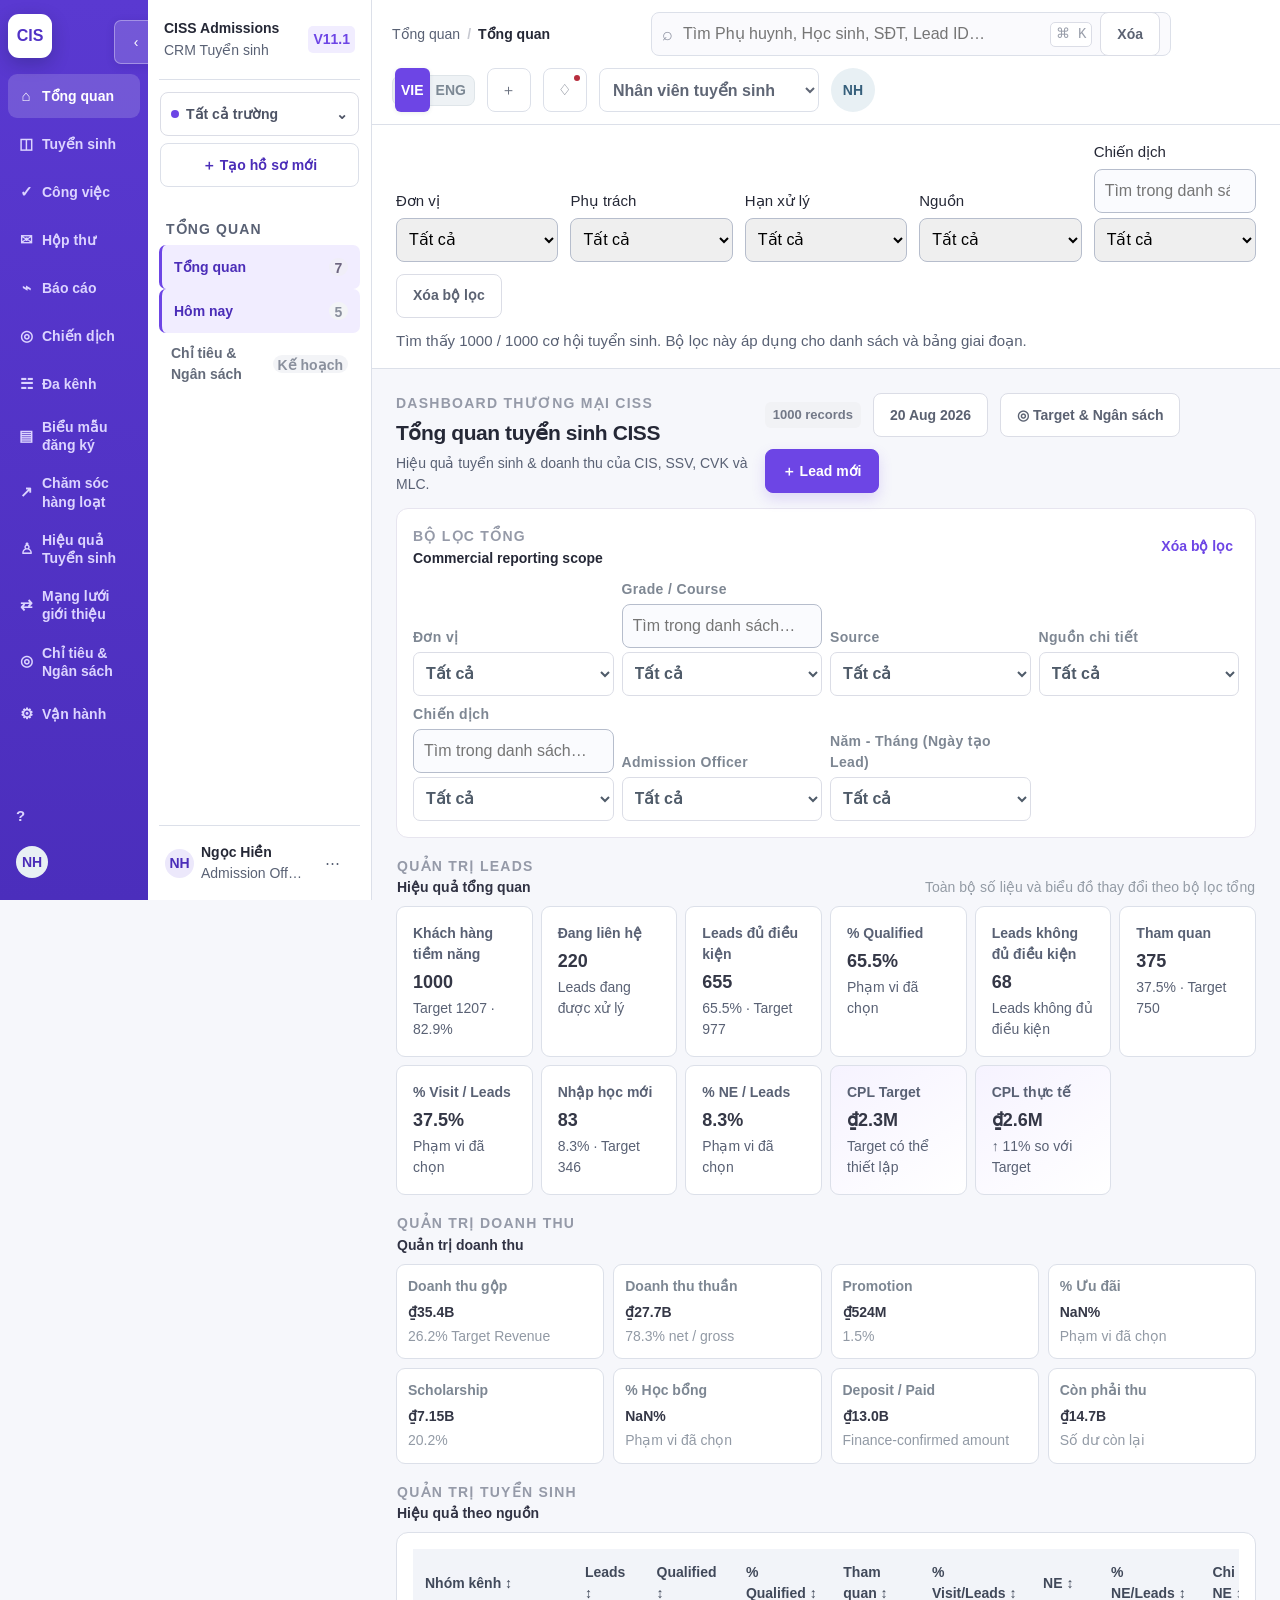
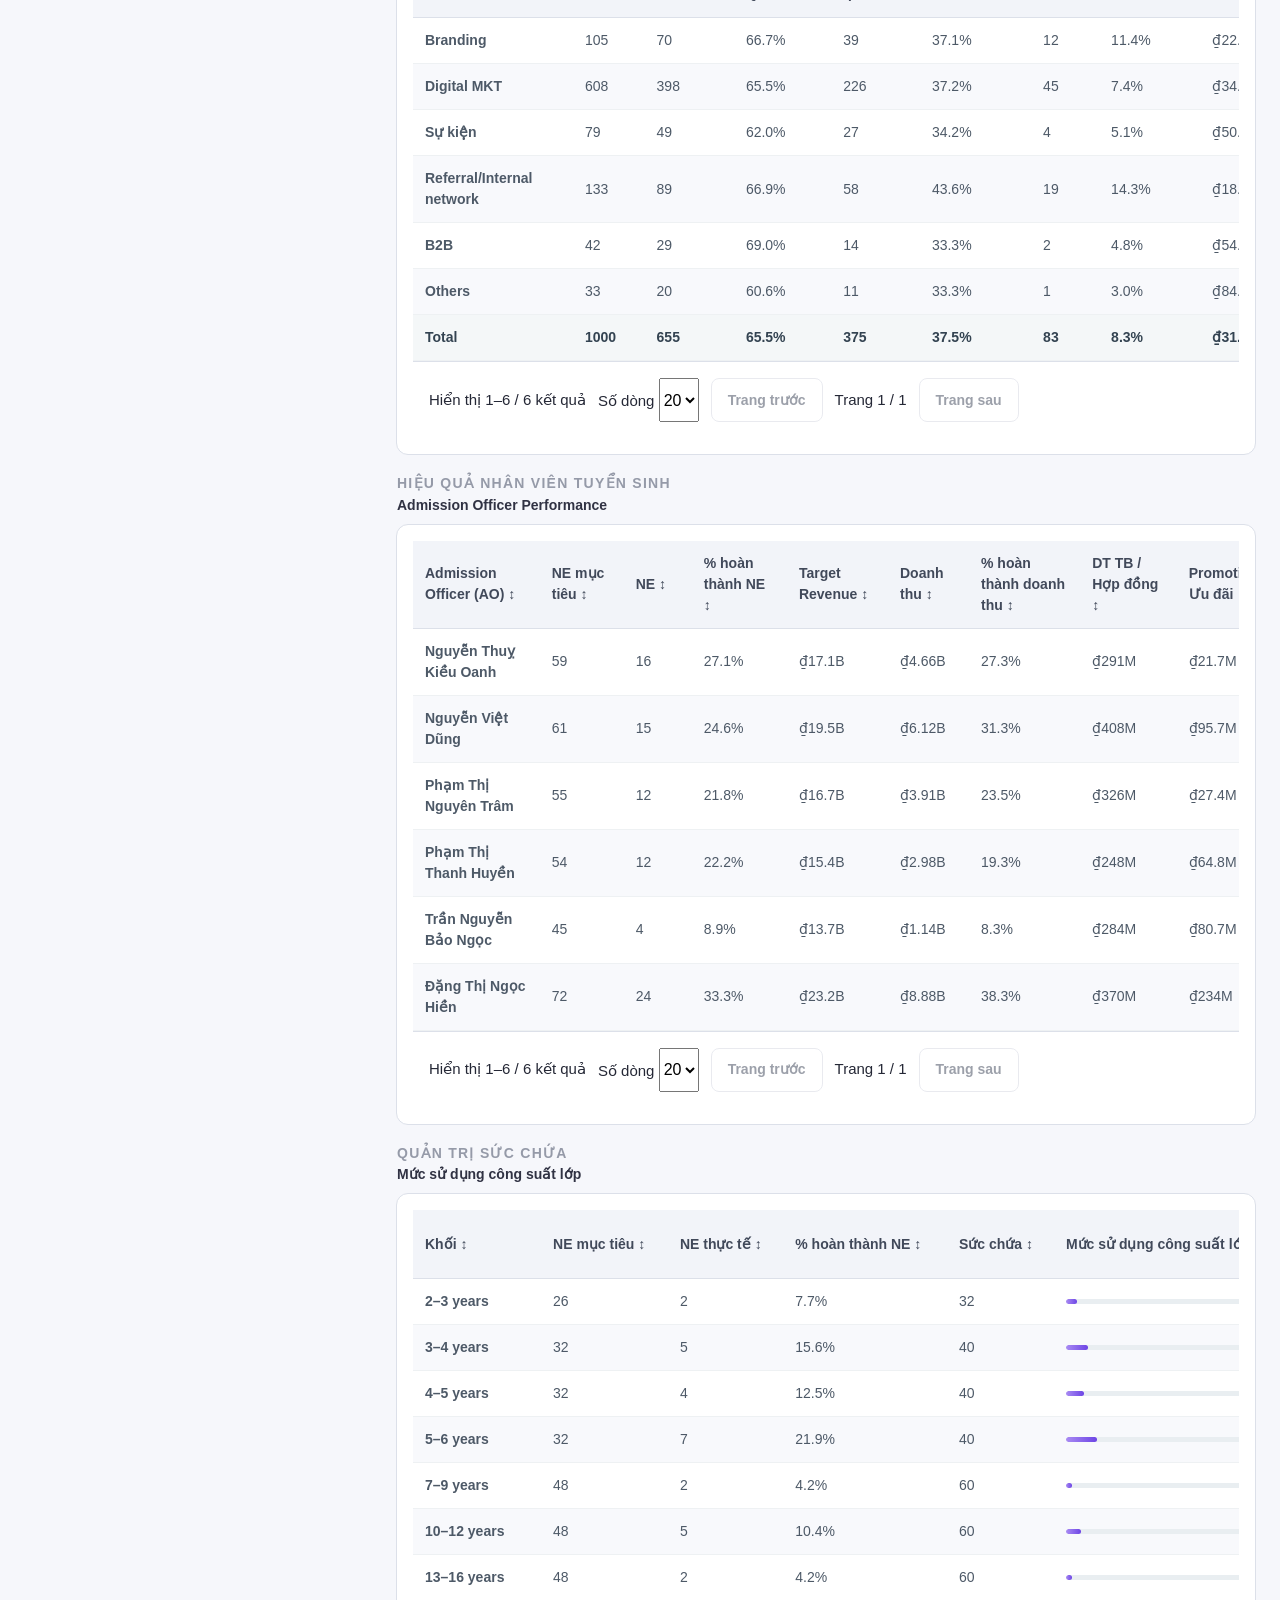
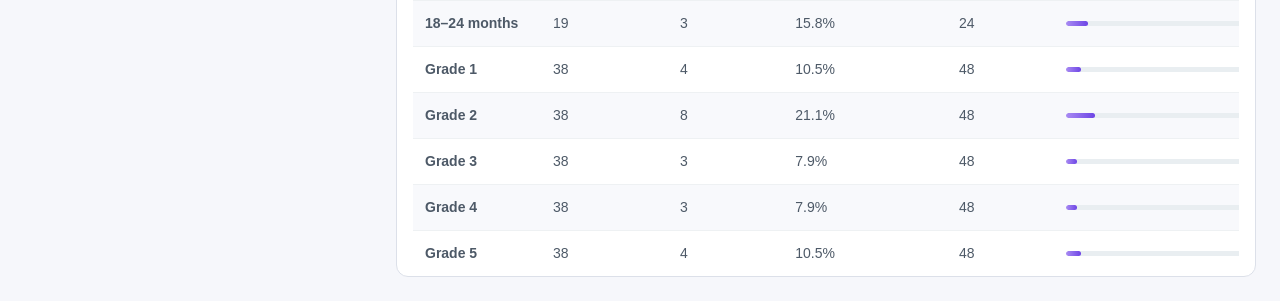
==== templates/index.html @ cdb8f803 "Add files via upload" ====
<!doctype html><html lang="vi"><head><meta charset="utf-8"><meta name="viewport" content="width=device-width,initial-scale=1"><title>CISS CRM · Template 04 · Tuyển sinh</title><style>
:root{--page:#f6f7fb;--white:#fff;--ink:#252836;--ink2:#4d5365;--muted:#8990a2;--line:#e9eaf0;--line2:#dbdde6;--purple:#6d45e5;--purple3:#4b2db8;--purpleSoft:#f1edff;--green:#30a46c;--greenSoft:#ecf9f2;--amber:#d49534;--amberSoft:#fff6e7;--red:#de5863;--redSoft:#fff0f2;--cyan:#39b5d4;--cyanSoft:#eaf9fc;--coral:#ff746b;--coralSoft:#fff0ee;--blue:#4d8feb;--shadow2:0 18px 55px rgba(33,31,59,.16);--radius:12px;--railW:58px;--sideW:190px;--topH:62px;font-family:Inter,ui-sans-serif,-apple-system,BlinkMacSystemFont,"Segoe UI",Roboto,Arial,sans-serif}*{box-sizing:border-box}html,body{margin:0;min-height:100%;background:var(--page);color:var(--ink);font-size:14px;line-height:1.45;-webkit-font-smoothing:antialiased}button,input,select,textarea{font:inherit}button{cursor:pointer}button:disabled{cursor:not-allowed;opacity:.48}::-webkit-scrollbar{width:8px;height:8px}::-webkit-scrollbar-thumb{background:#cdd0da;border-radius:10px;border:2px solid transparent;background-clip:content-box}
.app-shell{min-height:100vh;display:grid;grid-template-columns:var(--railW) var(--sideW) 1fr}.icon-rail{position:fixed;z-index:50;inset:0 auto 0 0;width:var(--railW);background:linear-gradient(180deg,#5a39d1,#4b2ebc);display:flex;flex-direction:column;align-items:center;padding:14px 8px;color:#fff}.rail-logo{width:34px;height:34px;border-radius:11px;border:1px solid rgba(255,255,255,.22);background:#fff;color:#5132c6;font-weight:900;font-size:16px;box-shadow:0 5px 12px rgba(21,13,79,.16)}.rail-group{display:grid;gap:6px;margin-top:28px}.rail-btn{width:36px;height:36px;border:0;border-radius:9px;background:transparent;color:#dcd4ff;font-weight:800;font-size:15px}.rail-btn:hover,.rail-btn.active{background:rgba(255,255,255,.16);color:#fff}.rail-spacer{flex:1}.rail-avatar{width:32px;height:32px;border-radius:50%;display:grid;place-items:center;background:#fff;color:var(--purple3);font-size:14px;font-weight:800;margin-top:10px}.side-panel{position:fixed;z-index:45;left:var(--railW);top:0;bottom:0;width:var(--sideW);background:#fff;border-right:1px solid var(--line);padding:0 11px;display:flex;flex-direction:column}.side-brand{height:62px;border-bottom:1px solid var(--line);display:flex;align-items:center;gap:8px;padding:0 5px}.side-brand>div{min-width:0;flex:1}.side-brand strong{display:block;font-size:14px;white-space:nowrap}.side-brand span:not(.demo-tag){display:block;color:var(--muted);font-size:14px;margin-top:1px;white-space:nowrap}.demo-tag{font-size:14px;background:var(--purpleSoft);color:var(--purple);font-weight:850;padding:3px 5px;border-radius:5px}.school-picker{height:36px;margin:12px 1px 7px;border:1px solid var(--line2);background:#fff;border-radius:8px;display:flex;align-items:center;gap:7px;padding:0 9px;color:var(--ink2);font-size:14px;font-weight:700}.school-picker span:nth-child(2){flex:1;text-align:left}.school-swatch{width:8px;height:8px;border-radius:50%;background:var(--purple)}.new-lead{height:35px;margin:0 1px 12px;border:0;border-radius:8px;background:var(--purple);color:#fff;font-size:14px;font-weight:800;box-shadow:0 6px 14px rgba(109,69,229,.2)}.side-nav{overflow:auto}.nav-section{display:none}.nav-section.visible{display:block}.nav-caption{color:#a2a7b4;font-size:14px;font-weight:850;letter-spacing:.08em;margin:11px 7px 5px}.nav-item{width:100%;height:34px;border:0;background:transparent;border-radius:7px;display:flex;align-items:center;padding:0 8px;color:#646b7a;font-size:14px;font-weight:680;text-align:left}.nav-item span{flex:1}.nav-item:hover{background:#f6f5fc;color:var(--purple3)}.nav-item.active{background:var(--purpleSoft);color:var(--purple3);font-weight:800}.nav-pill{min-width:19px;height:18px;border-radius:9px;padding:0 5px;display:grid;place-items:center;background:#f0eef8;color:#6d657f;font-size:14px}.nav-pill.muted{background:#f3f4f7;color:#8a909d}.nav-pill.warn{background:var(--amberSoft);color:var(--amber)}.nav-pill.danger{background:var(--redSoft);color:var(--red)}.side-footer{margin-top:auto;border-top:1px solid var(--line);padding:9px 0}.user-card{display:flex;align-items:center;gap:7px;padding:6px}.user-avatar{width:29px;height:29px;border-radius:50%;display:grid;place-items:center;background:#ece8fb;color:var(--purple3);font-size:14px;font-weight:850}.user-card>div:nth-child(2){min-width:0;flex:1}.user-card strong{display:block;font-size:14px}.user-card span{display:block;font-size:14px;color:var(--muted);white-space:nowrap;overflow:hidden;text-overflow:ellipsis}.user-card button{border:0;background:transparent;color:var(--muted)}
.main-area{grid-column:3;min-width:0}.topbar{position:sticky;top:0;z-index:35;height:var(--topH);background:rgba(255,255,255,.95);backdrop-filter:blur(10px);border-bottom:1px solid var(--line);display:flex;align-items:center;padding:0 22px;gap:18px}.crumbs{display:flex;align-items:center;gap:7px;min-width:180px;font-size:14px;color:var(--muted)}.crumbs b{color:#c7c9d1}.crumbs strong{color:var(--ink);font-size:14px}.global-search{height:35px;width:min(520px,44vw);border:1px solid var(--line);background:#fafafd;border-radius:8px;display:flex;align-items:center;gap:8px;padding:0 10px;margin:0 auto}.global-search>span{font-size:18px;color:#8d92a1}.global-search input{flex:1;min-width:0;border:0;outline:0;background:transparent;font-size:14px}.global-search kbd{border:1px solid var(--line2);background:#fff;border-radius:5px;color:#999eaa;font-size:14px;padding:1px 5px}.top-actions{display:flex;align-items:center;gap:7px}.icon-action,.avatar-action{width:33px;height:33px;border:1px solid var(--line);background:#fff;border-radius:8px;color:#686f7e;position:relative}.notify-dot{position:absolute;width:6px;height:6px;border-radius:50%;background:var(--red);right:6px;top:6px}.role-selector{height:33px;border:1px solid var(--line);background:#fff;border-radius:8px;padding:0 26px 0 9px;color:#5f6675;font-size:14px;font-weight:700}.avatar-action{border:0;border-radius:50%;background:#ece8fb;color:var(--purple3);font-size:14px;font-weight:850}.page-canvas{padding:23px 25px 36px;max-width:1720px;margin:0 auto}.view{display:none}.view.active{display:block}.dashboard-head,.page-head{display:flex;align-items:flex-start;gap:16px;margin-bottom:16px}.dashboard-head h1,.page-head h1{font-size:20px;line-height:1.2;letter-spacing:-.02em;margin:0}.dashboard-head p,.page-head p{margin:4px 0 0;color:var(--muted);font-size:14px}.eyebrow{font-size:14px;font-weight:900;letter-spacing:.09em;color:#959aa8;margin-bottom:3px}.head-actions{margin-left:auto;display:flex;align-items:center;gap:7px}.btn{height:33px;border-radius:8px;padding:0 10px;border:1px solid var(--line2);background:#fff;color:#5b6272;font-size:14px;font-weight:780;display:inline-flex;align-items:center;justify-content:center;gap:5px}.btn:hover{background:#f8f8fb}.btn.primary{background:var(--purple);border-color:var(--purple);color:#fff}.hidden{display:none!important}.status-chip{display:inline-flex;align-items:center;height:21px;border-radius:6px;padding:0 7px;font-size:14px;font-weight:850;white-space:nowrap}.status-chip.neutral{background:#f1f2f5;color:#737988}.status-chip.success{background:var(--greenSoft);color:var(--green)}.status-chip.warning{background:var(--amberSoft);color:var(--amber)}.status-chip.danger{background:var(--redSoft);color:var(--red)}.card{background:#fff;border:1px solid var(--line);border-radius:var(--radius);min-width:0}
.dashboard-top-grid{display:grid;grid-template-columns:minmax(0,1.75fr) minmax(270px,.55fr);gap:12px}.performance-card{padding:15px}.card-title-row{display:flex;align-items:flex-start;gap:10px}.card-title-row h2{font-size:26px;margin:0}.card-title-row h2 small{font-size:14px;color:var(--muted);font-weight:650}.card-title-row h3{font-size:14px;margin:1px 0 0}.card-title-row.padded{padding:13px 14px;border-bottom:1px solid var(--line)}.segmented{display:flex;background:#f1f2f6;border-radius:8px;padding:3px;gap:2px}.segmented button{height:27px;border:0;background:transparent;border-radius:6px;padding:0 8px;color:#7b8190;font-size:14px;font-weight:800}.segmented button.active{background:#fff;color:var(--purple3);box-shadow:0 1px 3px rgba(40,35,75,.08)}.segmented.mini{margin-left:auto}.segmented.mini button{height:24px;font-size:14px}.performance-body{display:grid;grid-template-columns:150px 1fr;gap:14px;margin-top:10px}.performance-copy{padding:9px 4px}.trend-up{display:inline-block;color:var(--green);background:var(--greenSoft);padding:4px 7px;border-radius:6px;font-size:14px;font-weight:850}.performance-copy>p{font-size:14px;color:var(--muted);margin:4px 0 12px}.metric-line{display:grid;grid-template-columns:1fr auto;gap:2px;margin:9px 0}.metric-line span{font-size:14px;color:var(--muted)}.metric-line strong{font-size:14px}.metric-line small{grid-column:1/-1;color:#9da2ae;font-size:14px}.gradient-chart{height:222px;border-radius:10px;background:linear-gradient(135deg,#a57cff,#7d54f4 52%,#6740e5);position:relative;overflow:hidden;padding:12px 12px 22px}.gradient-chart svg{position:absolute;inset:13px 14px 24px;width:calc(100% - 28px);height:calc(100% - 37px);z-index:2}.chart-grid-lines{position:absolute;inset:18px 15px 29px;display:flex;flex-direction:column;justify-content:space-between}.chart-grid-lines i{border-top:1px dashed rgba(255,255,255,.28)}.chart-axis{position:absolute;left:14px;right:14px;bottom:7px;display:flex;justify-content:space-between;color:rgba(255,255,255,.78);font-size:14px}.dashboard-right-rail{display:grid;gap:12px}.target-card,.compact-card{padding:14px}.more-btn{margin-left:auto;border:0;background:transparent;color:#969ba9}.target-visual{height:128px;position:relative;display:grid;place-items:center}.target-visual svg{width:118px;height:118px}.target-visual>div{position:absolute;text-align:center}.target-visual strong{display:block;font-size:25px;color:var(--purple3)}.target-visual span{font-size:14px;color:var(--muted)}.target-meta{display:grid;grid-template-columns:repeat(3,1fr);border-top:1px solid var(--line);border-bottom:1px solid var(--line);margin:3px 0 11px}.target-meta div{padding:9px 3px;text-align:center;border-right:1px solid var(--line)}.target-meta div:last-child{border:0}.target-meta span{display:block;font-size:14px;color:var(--muted)}.target-meta b{display:block;font-size:14px}.target-meta .positive{color:var(--green)}.wide-outline{width:100%;height:31px;border:1px solid #ded9f4;background:#fff;border-radius:8px;color:var(--purple);font-size:14px;font-weight:800}.sla-rows{display:grid;gap:4px;margin-top:10px}.sla-rows>div{display:grid;grid-template-columns:8px 1fr auto;gap:7px;padding:6px 1px;font-size:14px}.sla-dot{width:7px;height:7px;border-radius:50%}.sla-dot.red{background:var(--red)}.sla-dot.amber{background:var(--amber)}.sla-dot.green{background:var(--green)}
.kpi-grid{display:grid;grid-template-columns:repeat(4,1fr);gap:10px;margin-top:11px}.kpi-card{background:#fff;border:1px solid var(--line);border-radius:10px;padding:11px 12px;display:grid;grid-template-columns:31px 1fr;gap:9px}.kpi-icon{width:31px;height:31px;border-radius:8px;display:grid;place-items:center;font-weight:900}.kpi-icon.purple{background:var(--purpleSoft);color:var(--purple)}.kpi-icon.green{background:var(--greenSoft);color:var(--green)}.kpi-icon.coral{background:var(--coralSoft);color:var(--coral)}.kpi-icon.cyan{background:var(--cyanSoft);color:var(--cyan)}.kpi-card span{display:block;color:var(--muted);font-size:14px}.kpi-card strong{display:block;font-size:15px}.kpi-card small{display:block;color:#989eab;font-size:14px}.mini-bar{grid-column:1/-1;height:3px;background:#f0f1f5;border-radius:4px;overflow:hidden}.mini-bar i{display:block;height:100%}.mini-bar.purple i{background:var(--purple)}.mini-bar.green i{background:var(--green)}.mini-bar.coral i{background:var(--coral)}.mini-bar.cyan i{background:var(--cyan)}.dashboard-lower-grid{display:grid;grid-template-columns:minmax(0,1.7fr) minmax(290px,.7fr);gap:11px;margin-top:11px}.link-btn{margin-left:auto;border:0;background:transparent;color:var(--purple);font-size:14px;font-weight:800}.queue-row{display:grid;grid-template-columns:minmax(190px,1fr) 105px 155px 105px auto;gap:9px;align-items:center;padding:10px 14px;border-bottom:1px solid #eff0f4;cursor:pointer}.queue-row:hover{background:#fbfbfe}.person-cell{display:flex;align-items:center;gap:8px;min-width:0}.person-initial{width:28px;height:28px;border-radius:50%;background:#f0eef8;color:#716b80;display:grid;place-items:center;font-size:14px;font-weight:850}.person-cell>div:last-child{min-width:0}.person-cell strong,.person-cell span{display:block;white-space:nowrap;overflow:hidden;text-overflow:ellipsis}.person-cell strong{font-size:14px}.person-cell span{font-size:14px;color:var(--muted)}.meta-cell span{display:block;font-size:14px;color:#a0a5b1}.meta-cell strong{display:block;font-size:14px}.quality-badge,.school-badge,.stage-badge,.sla-badge{display:inline-flex;align-items:center;height:20px;border-radius:6px;padding:0 6px;font-size:14px;font-weight:850;white-space:nowrap}.school-badge.cis{background:#edf4ff;color:#3671b8}.school-badge.ssv{background:#f0edff;color:#674ccc}.school-badge.cvk{background:#fff0f4;color:#b94168}.school-badge.mlc{background:#fff5e8;color:#b36b18}.quality-badge.high{background:var(--greenSoft);color:var(--green)}.quality-badge.warm,.quality-badge.medium{background:var(--amberSoft);color:var(--amber)}.quality-badge.cold,.quality-badge.low{background:#f1f2f5;color:#7a808e}.stage-badge{background:var(--purpleSoft);color:var(--purple3)}.sla-badge.overdue{background:var(--redSoft);color:var(--red)}.sla-badge.risk{background:var(--amberSoft);color:var(--amber)}.sla-badge.ok{background:var(--greenSoft);color:var(--green)}.appointment-list{padding:3px 14px 8px}.appointment-item{display:grid;grid-template-columns:42px 1fr auto;gap:9px;padding:10px 0;border-bottom:1px solid var(--line);cursor:pointer}.appointment-time{font-size:14px;font-weight:850;color:var(--purple3)}.appointment-copy strong{display:block;font-size:14px}.appointment-copy span{display:block;color:var(--muted);font-size:14px}.appointment-type{font-size:14px;padding:4px 5px;background:#f3f2f7;border-radius:5px}
.subtab-bar{height:38px;display:flex;align-items:flex-end;border-bottom:1px solid var(--line);gap:5px;margin-bottom:12px}.subtab{height:38px;border:0;background:transparent;padding:0 10px;color:#7d8391;font-size:14px;font-weight:780;border-bottom:2px solid transparent}.subtab.active{color:var(--purple3);border-bottom-color:var(--purple)}.tab-count{display:inline-grid;place-items:center;min-width:17px;height:16px;border-radius:8px;background:#f1eff8;font-size:14px}.admission-pane,.ops-pane{display:none}.admission-pane.active,.ops-pane.active{display:block}.filters-row,.pipeline-toolbar{display:flex;align-items:center;gap:6px;margin-bottom:9px}.filter-spacer{flex:1}.filter-btn{height:29px;border:1px solid var(--line);background:#fff;border-radius:7px;color:#676e7d;font-size:14px;font-weight:700;padding:0 8px}.muted-copy{color:var(--muted);font-size:14px}.data-card{overflow:hidden}.table-scroll{overflow:auto}.crm-table{width:100%;border-collapse:collapse;min-width:1060px}.crm-table th{height:35px;background:#fafafd;border-bottom:1px solid var(--line);text-align:left;padding:0 10px;color:#858b99;font-size:14px;font-weight:900;letter-spacing:.05em;text-transform:uppercase}.crm-table td{height:48px;border-bottom:1px solid #eff0f4;padding:7px 10px;font-size:14px;color:#555c6b}.crm-table tbody tr{cursor:pointer}.crm-table tbody tr:hover{background:#fbfbfe}.cell-main{display:block;font-size:14px;color:#444a58;font-weight:760}.cell-sub{display:block;font-size:14px;color:#989eab;margin-top:2px}.table-footer{height:40px;border-top:1px solid var(--line);display:flex;align-items:center;padding:0 11px;color:var(--muted);font-size:14px}.table-footer>div{margin-left:auto}.table-footer button{width:26px;height:25px;border:1px solid var(--line);background:#fff;border-radius:6px;color:#7c8290;font-size:14px}.table-footer button.current{background:var(--purpleSoft);color:var(--purple)}.kanban-wrap{overflow-x:auto}.kanban-board{display:grid;grid-template-columns:repeat(9,240px);gap:8px;min-width:max-content}.lane{background:#eef0f5;border-radius:9px;padding:7px}.lane-head{height:32px;display:flex;align-items:center;gap:6px;padding:0 4px 5px}.lane-head i{width:6px;height:6px;border-radius:50%;background:#8d90a1}.lane-head strong{font-size:14px}.lane-head span{margin-left:auto;font-size:14px;color:#9298a6}.opp-card{background:#fff;border:1px solid #e3e5eb;border-radius:8px;padding:9px;margin-bottom:6px;cursor:pointer}.opp-card:hover{border-color:#cbc6e9}.opp-card-head{display:flex;gap:6px}.opp-card h4{margin:0;flex:1;font-size:14px}.opp-card p{font-size:14px;color:var(--muted);margin:2px 0 7px}.opp-card-tags{display:flex;gap:4px}.opp-card-next{border-top:1px solid #eff0f4;margin-top:7px;padding-top:6px;font-size:14px;color:#959ba7}.review-item{padding:12px 14px;border-bottom:1px solid var(--line);display:grid;grid-template-columns:1fr auto;gap:12px}.review-item strong{font-size:14px}.review-item p{margin:3px 0 0;color:var(--muted);font-size:14px}.review-item-actions{display:flex;align-items:center;gap:5px}.small-copy{font-size:14px!important;color:var(--muted)!important}
.sla-summary-grid{display:grid;grid-template-columns:repeat(4,1fr);gap:9px;margin-bottom:10px}.summary-tile{background:#fff;border:1px solid var(--line);border-radius:10px;padding:11px 12px;border-left:3px solid #bbb}.summary-tile span{font-size:14px;color:var(--muted)}.summary-tile strong{display:block;font-size:18px}.summary-tile small{font-size:14px;color:#9b9fac}.summary-tile.danger{border-left-color:var(--red)}.summary-tile.amber{border-left-color:var(--amber)}.summary-tile.green{border-left-color:var(--green)}.summary-tile.purple{border-left-color:var(--purple)}.task-check{width:15px;height:15px;border:1.5px solid #b9bec9;border-radius:50%;display:inline-grid;place-items:center;margin-right:6px;color:#fff;font-size:14px}.task-check.done{background:var(--green);border-color:var(--green)}.task-action-btn{border:0;background:transparent;color:var(--purple);font-size:14px;font-weight:800}
.inbox-shell{height:660px;background:#fff;border:1px solid var(--line);border-radius:var(--radius);display:grid;grid-template-columns:270px minmax(400px,1fr) 260px;overflow:hidden}.conversation-list{border-right:1px solid var(--line)}.context-pane{border-left:1px solid var(--line);background:#fbfbfd}.inbox-head{height:46px;border-bottom:1px solid var(--line);display:flex;align-items:center;padding:0 11px}.inbox-head strong{font-size:14px}.inbox-head .status-chip{margin-left:auto}.inbox-search{margin:8px 9px;height:31px;border:1px solid var(--line);border-radius:7px;background:#fafafd;display:flex;align-items:center;gap:6px;padding:0 8px}.inbox-search input{border:0;outline:0;background:transparent;min-width:0;flex:1;font-size:14px}.conversation{padding:9px 10px;border-bottom:1px solid #eff0f4;cursor:pointer}.conversation.active{background:var(--purpleSoft);box-shadow:inset 3px 0 var(--purple)}.conversation-top{display:flex}.conversation-top strong{font-size:14px;flex:1}.conversation-top span{font-size:14px;color:var(--muted)}.conversation p{white-space:nowrap;overflow:hidden;text-overflow:ellipsis;margin:3px 0 0;color:#858b98;font-size:14px}.chat-pane{display:flex;flex-direction:column}.chat-head{height:46px;border-bottom:1px solid var(--line);padding:8px 12px}.chat-head strong{display:block;font-size:14px}.chat-head span{display:block;color:var(--muted);font-size:14px}.chat-messages{flex:1;overflow:auto;padding:15px;display:flex;flex-direction:column;gap:10px}.message{max-width:72%;border-radius:9px;background:#f3f4f7;padding:8px 10px;font-size:14px}.message.me{align-self:flex-end;background:var(--purpleSoft);color:#554b76}.message small{display:block;font-size:14px;color:#9b9fac;margin-top:4px}.composer{border-top:1px solid var(--line);padding:9px 11px}.composer textarea{width:100%;height:64px;border:1px solid var(--line2);border-radius:8px;padding:8px;resize:none}.composer>div{display:flex;gap:5px;align-items:center;margin-top:6px}.composer>div>span{flex:1}.composer-tool{height:27px;border:1px solid var(--line);background:#fff;border-radius:7px;color:#777e8e;font-size:14px}.composer-tool.ai{color:var(--purple);background:var(--purpleSoft);border-color:transparent}.context-profile{text-align:center;padding:15px 12px 10px}.context-profile .person-initial{margin:0 auto 6px}.context-data{padding:0 12px}.context-row{display:flex;justify-content:space-between;gap:8px;padding:7px 0;border-top:1px solid var(--line);font-size:14px}.context-row span{color:var(--muted)}.context-row b{text-align:right}.context-open{width:calc(100% - 24px);margin:10px 12px}
.report-kpis{display:grid;grid-template-columns:repeat(5,1fr);gap:9px;margin-bottom:10px}.report-kpi{background:#fff;border:1px solid var(--line);border-radius:10px;padding:11px 12px}.report-kpi span{font-size:14px;color:var(--muted)}.report-kpi strong{display:block;font-size:18px}.report-kpi small{font-size:14px;color:#9a9fac}.report-grid{display:grid;grid-template-columns:minmax(0,1.45fr) minmax(280px,.55fr);gap:10px;margin-bottom:10px}.bu-row{display:grid;grid-template-columns:55px 1fr 54px 54px 54px;gap:8px;align-items:center;padding:9px 14px;border-bottom:1px solid #eff0f4}.bu-funnel{height:7px;background:#eff0f4;border-radius:8px;overflow:hidden}.bu-funnel i{height:100%;display:block;background:linear-gradient(90deg,#a787ff,#6b43e9)}.bu-metric span{display:block;font-size:14px;color:var(--muted)}.bu-metric b{font-size:14px}.source-bars{padding:10px 14px}.source-bars>div{display:grid;grid-template-columns:70px 1fr 28px;gap:7px;align-items:center;margin:10px 0}.source-bars span{font-size:14px}.source-bars i{height:6px;background:#eff0f4}.source-bars b{display:block;height:100%;background:var(--purple)}.source-bars strong{font-size:14px}.aging-grid{display:grid;grid-template-columns:repeat(4,1fr);gap:8px;padding:12px 14px}.aging-card{border:1px solid var(--line);border-radius:9px;padding:10px}.aging-card span{font-size:14px;color:var(--muted)}.aging-card strong{display:block;font-size:14px}.aging-card small{font-size:14px;color:#999fac}
.ops-grid{display:grid;grid-template-columns:1.2fr .8fr;gap:10px}.automation-table{min-width:1100px}.integration-list{padding:5px 14px}.integration-list>div{display:flex;align-items:center;gap:9px;padding:9px 0;border-bottom:1px solid var(--line)}.integration-icon{width:29px;height:29px;border-radius:8px;display:grid;place-items:center;font-size:14px;font-weight:900}.integration-icon.meta{background:#edf1ff;color:#556ce7}.integration-icon.google{background:#fff1ec;color:#ed6c45}.integration-icon.zalo{background:#edf7ff;color:#2585d7}.integration-icon.finance{background:#edf8f2;color:#3f9368}.integration-list>div>div{flex:1}.integration-list strong{display:block;font-size:14px}.integration-list small{display:block;font-size:14px;color:var(--muted)}.uat-progress{margin-left:auto;text-align:right}.uat-progress strong{display:block;font-size:15px;color:var(--purple)}.uat-progress span{font-size:14px;color:var(--muted)}.uat-list{display:grid;grid-template-columns:repeat(3,1fr);gap:8px;padding:12px}.uat-item{border:1px solid var(--line);border-radius:9px;padding:10px;display:grid;grid-template-columns:18px 1fr;gap:7px;cursor:pointer}.uat-check{width:17px;height:17px;border:1.5px solid #bbc0cb;border-radius:5px;display:grid;place-items:center;color:#fff}.uat-item.passed{background:var(--greenSoft)}.uat-item.passed .uat-check{background:var(--green);border-color:var(--green)}.uat-item strong{display:block;font-size:14px}.uat-item p{font-size:14px;color:var(--muted);margin:2px 0 0}
.overlay,.modal-overlay{position:fixed;z-index:80;inset:0;background:rgba(24,23,42,.28);opacity:0;pointer-events:none;transition:.16s}.overlay.open,.modal-overlay.open{opacity:1;pointer-events:auto}.opportunity-drawer{position:absolute;right:0;top:0;bottom:0;width:min(500px,94vw);background:#fff;box-shadow:-20px 0 55px rgba(31,27,64,.16);display:flex;flex-direction:column;transform:translateX(20px);transition:.16s}.overlay.open .opportunity-drawer{transform:none}.drawer-head{min-height:78px;padding:13px 15px;border-bottom:1px solid var(--line);display:flex;align-items:center;gap:10px}.drawer-avatar{width:38px;height:38px;border-radius:50%;display:grid;place-items:center;background:#f0edff;color:var(--purple3);font-size:14px;font-weight:900}.drawer-heading{flex:1;min-width:0}.drawer-heading h2{margin:0;font-size:15px}.drawer-heading p{margin:2px 0 0;color:var(--muted);font-size:14px}.close-btn{width:30px;height:30px;border:1px solid var(--line);background:#fff;border-radius:8px;color:#7e8491;font-size:17px}.drawer-stage-strip{display:grid;grid-template-columns:1.4fr 1fr .9fr;border-bottom:1px solid var(--line)}.drawer-stage-strip div{padding:9px 12px;border-right:1px solid var(--line)}.drawer-stage-strip span{display:block;font-size:14px;color:var(--muted)}.drawer-stage-strip strong{font-size:14px}.drawer-actions{display:flex;gap:5px;padding:9px 13px;border-bottom:1px solid var(--line);overflow:auto}.drawer-actions .btn{height:29px;white-space:nowrap}.next-action-card{margin:10px 13px 0;border:1px solid #ddd8f3;background:#f8f6ff;border-radius:9px;padding:9px 10px}.next-card-line{display:flex;gap:7px;align-items:center}.next-card-line>div{flex:1}.next-card-line span{display:block;color:#847e9a;font-size:14px}.next-card-line strong{font-size:14px}.drawer-tabs{display:flex;border-bottom:1px solid var(--line);padding:10px 13px 0}.drawer-tabs button{height:31px;border:0;background:transparent;border-bottom:2px solid transparent;color:#848a98;font-size:14px;font-weight:780}.drawer-tabs button.active{color:var(--purple3);border-bottom-color:var(--purple)}.drawer-scroll{overflow:auto;padding:12px 13px 25px}.drawer-pane{display:none}.drawer-pane.active{display:block}.summary-grid{display:grid;grid-template-columns:1fr 1fr;gap:8px}.info-card{border:1px solid var(--line);border-radius:9px;overflow:hidden}.info-card.full{grid-column:1/-1}.info-card h4{margin:0;padding:9px 10px;border-bottom:1px solid var(--line);font-size:14px}.info-row{display:flex;justify-content:space-between;gap:10px;padding:7px 10px;border-bottom:1px solid #f0f1f4;font-size:14px}.info-row span{color:var(--muted)}.info-row b{text-align:right}.timeline-item{display:grid;grid-template-columns:28px 1fr;gap:8px;margin-bottom:11px}.timeline-icon{width:27px;height:27px;border-radius:50%;background:#f1eff8;display:grid;place-items:center}.timeline-item strong{font-size:14px}.timeline-item p{margin:2px 0;color:var(--muted);font-size:14px}.timeline-item small{font-size:14px;color:#a1a6b2}.family-node{border:1px solid var(--line);border-radius:9px;padding:10px;margin-bottom:8px}.family-node strong{font-size:14px}.family-node span{display:block;color:var(--muted);font-size:14px}.finance-alert{padding:9px 10px;border-radius:9px;background:var(--amberSoft);font-size:14px;margin-bottom:8px}.audit-event{border-bottom:1px solid var(--line);padding:8px 0}.audit-event strong{font-size:14px}.audit-event p{font-size:14px;color:var(--muted)}
.modal-overlay{display:grid;place-items:center;padding:18px}.modal{width:min(700px,96vw);max-height:92vh;background:#fff;border-radius:13px;box-shadow:var(--shadow2);display:flex;flex-direction:column;transform:translateY(10px);transition:.16s;overflow:hidden}.modal-overlay.open .modal{transform:none}.modal-head{min-height:70px;padding:13px 15px;border-bottom:1px solid var(--line);display:flex;gap:10px}.modal-head>div{flex:1}.modal-head h2{font-size:14px;margin:0}.modal-head p{margin:3px 0 0;color:var(--muted);font-size:14px}.modal-body{padding:14px 15px;overflow:auto}.modal-foot{min-height:53px;border-top:1px solid var(--line);padding:9px 15px;display:flex;align-items:center;justify-content:flex-end;gap:6px}.stage-modal{width:min(860px,97vw)}.stage-modal-body{display:grid;grid-template-columns:230px 1fr;min-height:480px;overflow:hidden}.stage-selector{border-right:1px solid var(--line);background:#fafafd;padding:8px;overflow:auto}.stage-option{width:100%;min-height:39px;border:0;background:transparent;border-radius:7px;text-align:left;padding:7px 8px;color:#656c7b;display:flex;gap:7px}.stage-option:hover:not(:disabled),.stage-option.active{background:var(--purpleSoft);color:var(--purple3)}.stage-option>div{flex:1}.stage-option strong{display:block;font-size:14px}.stage-option span{display:block;font-size:14px;color:#9aa0ac}.stage-option b{font-size:14px}.stage-form-area{overflow:auto;padding:14px 15px}.rule-banner{border:1px solid #ddd8f3;background:#faf9ff;border-radius:9px;padding:10px 11px;margin-bottom:12px}.rule-banner h3{margin:0;font-size:14px}.rule-banner p{margin:3px 0;font-size:14px;color:#777187}.rule-meta{display:flex;gap:5px}.form-section{margin-top:12px}.form-section-title{font-size:14px;font-weight:900;letter-spacing:.06em;color:#8d93a1;margin-bottom:7px}.form-grid{display:grid;grid-template-columns:1fr 1fr;gap:9px}.field.full{grid-column:1/-1}.field>span{display:block;font-size:14px;color:#6c7382;font-weight:760;margin-bottom:4px}.field input,.field select,.field textarea{width:100%;border:1px solid var(--line2);background:#fff;border-radius:7px;font-size:14px}.field input,.field select{height:34px;padding:0 8px}.field textarea{height:68px;padding:8px;resize:vertical}.checklist{display:grid;gap:6px}.check-row{border:1px solid var(--line);border-radius:8px;padding:8px 9px;display:grid;grid-template-columns:17px 1fr;gap:7px}.check-row input{width:15px;height:15px;accent-color:var(--purple);margin:0}.check-row strong{display:block;font-size:14px}.check-row span{display:block;color:var(--muted);font-size:14px}.derived-box{margin-top:8px;padding:9px 10px;border-radius:8px;background:#f5f4fa;display:flex;justify-content:space-between}.derived-box span{font-size:14px;color:var(--muted)}.derived-box strong{font-size:14px;color:var(--purple3)}.validation-message{margin-right:auto;font-size:14px;max-width:380px}.validation-message.error{color:var(--red)}.validation-message.success{color:var(--green)}.reason-grid{display:grid;grid-template-columns:1fr 1fr;gap:7px}.reason-card{border:1px solid var(--line);border-radius:8px;padding:8px;cursor:pointer}.reason-card.selected{border-color:#b8aaef;background:var(--purpleSoft)}.reason-card strong{font-size:14px}.reason-card span{display:block;font-size:14px;color:var(--muted)}.finance-lock{border:1px solid #f1d9ae;background:var(--amberSoft);border-radius:9px;padding:10px;display:flex;gap:8px}.wizard-progress{height:42px;padding:10px 15px 0;display:flex;gap:5px}.wizard-progress i{height:4px;background:#e9e7ef;flex:1}.wizard-progress i.active{background:var(--purple)}.wizard-progress span{font-size:14px;color:#818796;margin-left:8px;margin-top:-5px}.lead-modal{width:min(650px,96vw)}.duplicate-alert{border:1px solid #f1cf91;background:var(--amberSoft);border-radius:9px;padding:9px 10px;margin-top:10px;font-size:14px}.small-modal{width:min(480px,95vw)}.toast{position:fixed;z-index:120;right:20px;bottom:20px;min-width:240px;background:#2d2940;color:#fff;border-radius:9px;padding:10px 12px;opacity:0;transform:translateY(12px);pointer-events:none;transition:.18s}.toast.show{opacity:1;transform:none}.toast strong{display:block;font-size:14px}.toast span{display:block;font-size:14px;color:#dad6e7}
@media(max-width:1240px){:root{--sideW:170px}.dashboard-top-grid{grid-template-columns:1fr}.dashboard-right-rail{grid-template-columns:1fr 1fr}.dashboard-lower-grid{grid-template-columns:1fr}.inbox-shell{grid-template-columns:240px 1fr}.context-pane{display:none}.report-kpis{grid-template-columns:repeat(3,1fr)}.report-grid{grid-template-columns:1fr}.uat-list{grid-template-columns:repeat(2,1fr)}}@media(max-width:980px){:root{--sideW:0px}.side-panel{display:none}.main-area{grid-column:2/4}.kpi-grid,.sla-summary-grid{grid-template-columns:1fr 1fr}.ops-grid{grid-template-columns:1fr}.report-kpis{grid-template-columns:1fr 1fr}}@media(max-width:720px){:root{--railW:0px}.icon-rail{display:none}.main-area{grid-column:1}.topbar{padding:0 11px}.crumbs{display:none}.global-search{width:100%}.role-selector{display:none}.page-canvas{padding:15px}.dashboard-head,.page-head{flex-wrap:wrap}.head-actions{margin-left:0}.dashboard-right-rail,.kpi-grid,.sla-summary-grid,.report-kpis,.aging-grid{grid-template-columns:1fr}.performance-body{grid-template-columns:1fr}.performance-copy{display:none}.queue-row{grid-template-columns:1fr auto}.queue-row .meta-cell,.queue-row .quality-badge{display:none}.stage-modal-body{grid-template-columns:1fr}.stage-selector{display:flex;overflow-x:auto;border-right:0;border-bottom:1px solid var(--line)}.stage-option{min-width:170px}.form-grid,.reason-grid,.uat-list{grid-template-columns:1fr}.inbox-shell{grid-template-columns:1fr}.conversation-list{display:none}}

/* V4 readability pass — reference-scale typography, not thumbnail-scale */
:root{--sideW:218px;--railW:60px;--topH:66px}
html,body{font-size:14px}
.side-brand{height:66px}.side-brand strong{font-size:14px}.side-brand span:not(.demo-tag){font-size:14px}.demo-tag{font-size:14px}
.school-picker,.new-lead{height:38px;font-size:14px}.nav-caption{font-size:14px}.nav-item{height:38px;font-size:14px}.nav-pill{font-size:14px}
.user-card strong{font-size:14px}.user-card span{font-size:14px}
.topbar{height:66px}.crumbs{font-size:14px}.crumbs strong{font-size:14px}.global-search input{font-size:14px}.global-search kbd{font-size:14px}.role-selector{font-size:14px}
.page-canvas{padding:25px 27px 40px}.dashboard-head h1,.page-head h1{font-size:24px}.dashboard-head p,.page-head p{font-size:14px}.eyebrow{font-size:14px}.btn{height:35px;font-size:14px}.status-chip{height:23px;font-size:14px}
.card-title-row h2{font-size:30px}.card-title-row h2 small{font-size:14px}.card-title-row h3{font-size:14px}.segmented button{height:29px;font-size:14px}.segmented.mini button{height:26px;font-size:14px}
.trend-up{font-size:14px}.performance-copy>p{font-size:14px}.metric-line span{font-size:14px}.metric-line strong{font-size:14px}.metric-line small{font-size:14px}.chart-axis{font-size:14px}
.target-visual span{font-size:14px}.target-meta span,.target-meta b{font-size:14px}.wide-outline{font-size:14px}.sla-rows{font-size:14px}
.kpi-card span{font-size:14px}.kpi-card strong{font-size:21px}.kpi-card small{font-size:14px}
.queue-row{grid-template-columns:minmax(220px,1fr) 120px 175px 130px auto;min-height:58px}.person-initial{width:31px;height:31px;font-size:14px}.person-cell strong{font-size:14px}.person-cell span{font-size:14px}.meta-cell span{font-size:14px}.meta-cell strong{font-size:14px}
.quality-badge,.school-badge,.stage-badge,.sla-badge{height:22px;font-size:14px}.appointment-time{font-size:14px}.appointment-copy strong{font-size:14px}.appointment-copy span{font-size:14px}.appointment-type{font-size:14px}
.subtab{font-size:14px}.filters-row,.pipeline-toolbar{font-size:14px}.filter-btn{font-size:14px}.muted-copy{font-size:14px}
.crm-table th{height:39px;font-size:14px}.crm-table td{height:54px;font-size:14px}.cell-main{font-size:14px}.cell-sub{font-size:14px}.table-footer{font-size:14px}
.lane-head strong{font-size:14px}.lane-head span{font-size:14px}.opp-card{padding:10px}.opp-card-head strong{font-size:14px}.opp-card-head span{font-size:14px}.opp-card-next span{font-size:14px}.opp-card-next b{font-size:14px}.lane-empty,.empty-tip{font-size:14px}
.review-item strong{font-size:14px}.review-item p{font-size:14px}.small-copy{font-size:14px!important}.summary-tile span{font-size:14px}.summary-tile strong{font-size:21px}.summary-tile small{font-size:14px}.task-action-btn{font-size:14px}
.inbox-head strong{font-size:14px}.inbox-search input{font-size:14px}.conversation-top strong{font-size:14px}.conversation-top span{font-size:14px}.conversation p{font-size:14px}.chat-head strong{font-size:14px}.chat-head span{font-size:14px}.message{font-size:14px}.message small{font-size:14px}.composer textarea{font-size:14px}.composer-tool{font-size:14px}.context-row{font-size:14px}
.report-kpi span{font-size:14px}.report-kpi strong{font-size:21px}.report-kpi small{font-size:14px}.bu-metric span{font-size:14px}.bu-metric b{font-size:14px}.source-bars span,.source-bars strong{font-size:14px}.aging-card span{font-size:14px}.aging-card strong{font-size:17px}.aging-card small{font-size:14px}
.integration-list strong{font-size:14px}.integration-list small{font-size:14px}.uat-progress span{font-size:14px}.uat-item strong{font-size:14px}.uat-item p{font-size:14px}
.drawer-heading h2{font-size:17px}.drawer-heading p{font-size:14px}.drawer-stage-strip span{font-size:14px}.drawer-stage-strip strong{font-size:14px}.next-card-line span{font-size:14px}.next-card-line strong{font-size:14px}.drawer-tabs button{font-size:14px}.info-card h4{font-size:14px}.info-row{font-size:14px}.timeline-item strong{font-size:14px}.timeline-item p{font-size:14px}.timeline-item small{font-size:14px}.family-node strong{font-size:14px}.family-node span{font-size:14px}.finance-alert{font-size:14px}.audit-event strong{font-size:14px}.audit-event p{font-size:14px}
.modal-head h2{font-size:16px}.modal-head p{font-size:14px}.stage-option strong{font-size:14px}.stage-option span{font-size:14px}.stage-option b{font-size:14px}.rule-banner h3{font-size:14px}.rule-banner p{font-size:14px}.form-section-title{font-size:14px}.field>span{font-size:14px}.field input,.field select,.field textarea{font-size:14px}.check-row strong{font-size:14px}.check-row span{font-size:14px}.derived-box span{font-size:14px}.derived-box strong{font-size:14px}.validation-message{font-size:14px}.reason-card strong{font-size:14px}.reason-card span{font-size:14px}.finance-lock{font-size:14px}.wizard-progress span{font-size:14px}.duplicate-alert{font-size:14px}.toast strong{font-size:14px}.toast span{font-size:14px}
@media(max-width:1240px){:root{--sideW:190px}}

/* Standalone V5 — CISS navy gradient visual system */
.btn.danger{background:var(--redSoft);border-color:#f0cbd0;color:var(--red)}
:root{--purple:#123b5d;--purple3:#0a2740;--purpleSoft:#eaf2f8;--page:#f5f7fa;--blue:#2e6f9e;--shadow2:0 18px 55px rgba(10,39,64,.15)}
.icon-rail{background:linear-gradient(180deg,#071e33 0%,#0d3554 48%,#175477 100%)}
.rail-logo{color:#0a2740;box-shadow:0 6px 18px rgba(0,18,36,.22)}
.new-lead,.btn.primary{background:linear-gradient(135deg,#0a2b47 0%,#154e73 58%,#23709a 100%);border-color:#154e73;box-shadow:0 7px 16px rgba(13,53,84,.18)}
.new-lead:hover,.btn.primary:hover{filter:brightness(1.05)}
.gradient-chart{background:linear-gradient(135deg,#082844 0%,#0e466b 52%,#2a759d 100%)}
.nav-item:hover{background:#f2f6f9;color:#0a2740}.nav-item.active{background:#eaf2f8;color:#0a2740}
.segmented button.active{color:#0a2740}.stage-option:hover:not(:disabled),.stage-option.active{background:#eaf2f8;color:#0a2740}
.reason-card.selected{border-color:#8fb3ca;background:#eaf2f8}.check-row input{accent-color:#154e73}.wizard-progress i.active{background:#154e73}
.school-swatch{background:#154e73}.rail-avatar,.avatar-action,.user-avatar{color:#0a2740;background:#e7f0f6}
.target-visual strong,.derived-box strong{color:#0a2740}.mini-bar.purple i{background:#154e73}.kpi-icon.purple{background:#eaf2f8;color:#154e73}
.toast{background:#0a2740}.demo-tag{background:#eaf2f8;color:#154e73}
.local-data-note{font-size:14px;color:var(--muted)}


/* ===== V6 Commercial Dashboard / lighter navy system ===== */
:root{--purple:#52758d;--purple3:#365f7b;--purpleSoft:#edf3f6;--page:#f5f7f9;--ink:#27313e;--ink2:#4b5868;--line:#e3e8ec;--line2:#d5dde3;--blue:#648da8;--navyLight:#6f8ea4;--navyMid:#52758d;--navyDeep:#365f7b;--navyPale:#edf3f6;--chart1:#52758d;--chart2:#7b9caf;--chart3:#9fb7c5;--chart4:#b9cbd5;--chart5:#d0dde4}
.icon-rail{background:linear-gradient(180deg,#66879d 0%,#4f738b 48%,#365f7b 100%)}
.rail-logo{color:var(--navyDeep)}.demo-tag{background:#e9f0f4;color:var(--navyDeep)}.school-swatch{background:var(--navyMid)}
.new-lead,.btn.primary{background:linear-gradient(135deg,#63859a,#476e87);border-color:#476e87;box-shadow:0 6px 14px rgba(54,95,123,.16)}
.nav-item.active{background:#edf3f6;color:#365f7b}.nav-item:hover{background:#f1f5f7;color:#365f7b}.avatar-action,.user-avatar,.rail-avatar{background:#e8f0f4;color:#365f7b}.segmented button.active{color:#365f7b}.target-visual strong{color:#365f7b}
.language-toggle{height:31px;display:flex;align-items:center;padding:2px;background:#eef2f5;border:1px solid #dfe5e9;border-radius:8px}.language-toggle button{height:25px;min-width:34px;border:0;background:transparent;color:#7c8894;border-radius:6px;font-size:14px;font-weight:850}.language-toggle button.active{background:#fff;color:#365f7b;box-shadow:0 1px 4px rgba(43,66,82,.10)}
.commercial-head{display:flex;align-items:flex-start;gap:16px;margin-bottom:13px}.commercial-head h1{font-size:21px;margin:0;letter-spacing:-.02em}.commercial-head p{font-size:14px;color:var(--muted);margin:4px 0 0}.commercial-head .head-actions{margin-left:auto}
.master-filter-card{padding:12px 14px;margin-bottom:14px}.master-filter-title{display:flex;align-items:flex-end;gap:10px;margin-bottom:10px}.master-filter-title strong{display:block;font-size:14px}.master-filter-title .link-btn{margin-left:auto}.master-filter-grid{display:grid;grid-template-columns:repeat(7,minmax(112px,1fr));gap:8px}.master-filter-grid label{display:grid;gap:4px}.master-filter-grid label>span{font-size:14px;color:#7e8793;font-weight:800;letter-spacing:.025em}.master-filter-grid select{width:100%;height:31px;border:1px solid var(--line2);background:#fff;border-radius:7px;padding:0 22px 0 8px;color:#4f5b69;font-size:14px;font-weight:680;outline:0}.master-filter-grid select:focus{border-color:#8ba4b4;box-shadow:0 0 0 3px rgba(82,117,141,.09)}
.commercial-section{margin-top:17px}.section-label-row{display:flex;align-items:flex-end;gap:12px;margin:0 1px 8px}.section-label-row h2{font-size:14px;margin:0;color:#2e3946}.section-note{margin-left:auto;font-size:14px;color:#939ba5}.commercial-kpi-grid{display:grid;grid-template-columns:repeat(8,minmax(0,1fr));gap:7px}.commercial-kpi{background:#fff;border:1px solid var(--line);border-radius:9px;padding:10px 10px 9px;min-width:0}.commercial-kpi span,.revenue-card span,.report-summary span{display:block;font-size:14px;color:#7d8793;font-weight:780;white-space:nowrap;overflow:hidden;text-overflow:ellipsis}.commercial-kpi strong{display:block;font-size:18px;color:#303a46;margin:4px 0 2px}.commercial-kpi small{display:block;font-size:14px;color:#9aa1aa;white-space:nowrap;overflow:hidden;text-overflow:ellipsis}.commercial-kpi.accent{background:linear-gradient(145deg,#f0f5f7,#fff)}
.revenue-grid{display:grid;grid-template-columns:repeat(6,1fr);gap:8px}.revenue-card{background:#fff;border:1px solid var(--line);border-radius:9px;padding:11px}.revenue-card strong{display:block;font-size:14px;margin:5px 0 2px;color:#365f7b}.revenue-card small{font-size:14px;color:#929aa5}
.commercial-table-card{overflow:hidden}.commercial-table{width:100%;border-collapse:collapse;min-width:880px}.commercial-table th{height:34px;padding:0 9px;background:#f8fafb;border-bottom:1px solid var(--line);text-align:left;font-size:14px;color:#7c8691;font-weight:850;text-transform:none;letter-spacing:.02em}.commercial-table td{height:37px;border-bottom:1px solid #eef1f3;padding:6px 9px;font-size:14px;color:#4d5967}.commercial-table tbody tr:hover{background:#fafcfd}.commercial-table tfoot td{background:#f4f7f8;font-weight:850;color:#334351}.pct-cell{font-variant-numeric:tabular-nums}.money-cell{font-variant-numeric:tabular-nums;white-space:nowrap}.util-bar{display:flex;align-items:center;gap:7px}.util-bar i{height:5px;flex:1;background:#e9eef1;border-radius:5px;overflow:hidden}.util-bar i b{display:block;height:100%;background:linear-gradient(90deg,#7e9caf,#52758d);border-radius:5px}.util-bar span{width:32px;text-align:right;font-size:14px}
.commercial-chart-grid{display:grid;gap:9px}.commercial-chart-grid.two{grid-template-columns:repeat(2,minmax(0,1fr))}.commercial-chart-grid.three{grid-template-columns:repeat(3,minmax(0,1fr))}.chart-card{padding:0;overflow:hidden;min-height:245px}.chart-card-head{height:48px;padding:10px 12px;border-bottom:1px solid var(--line);display:flex;align-items:flex-start;gap:8px}.chart-card-head strong{display:block;font-size:14px}.chart-card-head span{display:block;font-size:14px;color:#939ba5;margin-top:2px}.chart-host{height:195px;padding:9px 10px}.chart-host svg{width:100%;height:100%;display:block}.legend{margin-left:auto;display:flex;gap:7px;flex-wrap:wrap;justify-content:flex-end}.legend span{display:flex;align-items:center;gap:3px;font-size:14px;color:#74808b}.legend i{width:7px;height:7px;border-radius:2px;display:block}.chart-axis-text{font-size:14px;fill:#8b949e}.chart-gridline{stroke:#e9edf0;stroke-width:1}.chart-value{font-size:14px;fill:#5d6975;font-weight:700}.donut-wrap{height:100%;display:grid;grid-template-columns:120px 1fr;align-items:center;gap:9px}.donut-svg{width:118px;height:118px}.donut-legend{display:grid;gap:6px}.donut-legend div{display:grid;grid-template-columns:8px 1fr auto;gap:6px;align-items:center;font-size:14px}.donut-legend i{width:8px;height:8px;border-radius:2px}.donut-legend span{color:#697582}.donut-legend b{font-size:14px}.funnel-viz{height:100%;display:flex;flex-direction:column;justify-content:center;align-items:center;gap:5px}.funnel-viz div{height:28px;border-radius:5px;background:linear-gradient(90deg,#8ba5b6,#52758d);display:flex;align-items:center;justify-content:center;color:#fff;font-size:14px;font-weight:800}.funnel-viz small{font-size:14px;color:#7f8994}
.report-filter-card{margin-bottom:10px}.report-summary-grid{display:grid;grid-template-columns:repeat(6,1fr);gap:8px;margin-bottom:10px}.report-summary{background:#fff;border:1px solid var(--line);border-radius:9px;padding:11px}.report-summary strong{display:block;font-size:17px;color:#365f7b;margin:4px 0 1px}.report-summary small{font-size:14px;color:#929aa5}.report-detail-grid{display:grid;grid-template-columns:1.25fr .75fr;gap:9px}.report-wide{margin-top:9px}
.profile-drawer{width:min(620px,96vw)}.profile-hierarchy{display:grid;grid-template-columns:1fr 16px 1fr 16px 1fr;gap:5px;align-items:center;padding:10px 14px;border-bottom:1px solid var(--line);background:#fbfcfd}.profile-hierarchy>i{font-style:normal;text-align:center;color:#a2aab3}.profile-hierarchy button{height:51px;border:1px solid var(--line);border-radius:8px;background:#fff;display:flex;align-items:center;gap:8px;text-align:left;padding:0 9px}.profile-hierarchy button.active{border-color:#9bb0be;background:#eef4f7}.profile-hierarchy button>span{width:23px;height:23px;border-radius:50%;background:#edf2f5;color:#55738a;display:grid;place-items:center;font-size:14px;font-weight:900}.profile-hierarchy button small{display:block;font-size:14px;color:#8b949f}.profile-hierarchy button strong{display:block;font-size:14px;margin-top:1px;color:#354452;white-space:nowrap;overflow:hidden;text-overflow:ellipsis;max-width:120px}.profile-tabs{overflow:auto}.profile-tabs button{white-space:nowrap}.layer-hero{display:grid;grid-template-columns:44px 1fr auto;gap:10px;align-items:center;padding:12px;border:1px solid var(--line);border-radius:9px;background:#fbfcfd;margin-bottom:9px}.layer-hero .person-initial{width:44px;height:44px}.layer-hero strong{display:block;font-size:14px}.layer-hero span{display:block;font-size:14px;color:var(--muted);margin-top:2px}.layer-section{border:1px solid var(--line);border-radius:9px;margin-bottom:9px;overflow:hidden}.layer-section-head{height:36px;padding:0 10px;display:flex;align-items:center;border-bottom:1px solid var(--line);font-size:14px;color:#7a8590;font-weight:850;letter-spacing:.05em}.layer-grid{display:grid;grid-template-columns:1fr 1fr}.layer-field{padding:9px 10px;border-bottom:1px solid #eef1f3}.layer-field:nth-child(odd){border-right:1px solid #eef1f3}.layer-field span{display:block;font-size:14px;color:#939ba6}.layer-field b{display:block;font-size:14px;color:#4b5867;margin-top:2px}.sibling-card,.deal-link-card{display:grid;grid-template-columns:1fr auto;gap:8px;padding:9px 10px;border-bottom:1px solid #eef1f3;cursor:pointer}.sibling-card:last-child,.deal-link-card:last-child{border-bottom:0}.sibling-card:hover,.deal-link-card:hover{background:#fafcfd}.sibling-card strong,.deal-link-card strong{display:block;font-size:14px}.sibling-card span,.deal-link-card span{display:block;font-size:14px;color:#8e97a2;margin-top:2px}.layer-badge{height:21px;padding:0 7px;border-radius:6px;background:#edf3f6;color:#42657d;display:flex;align-items:center;font-size:14px;font-weight:800}.activity-list{display:grid;gap:8px}.activity-entry{display:grid;grid-template-columns:28px 1fr;gap:8px}.activity-icon{width:28px;height:28px;border-radius:50%;background:#edf3f6;color:#55758c;display:grid;place-items:center;font-size:14px}.activity-entry strong{display:block;font-size:14px}.activity-entry p{font-size:14px;color:#7f8995;margin:2px 0}.activity-entry small{font-size:14px;color:#9ca3ac}
@media(max-width:1350px){.master-filter-grid{grid-template-columns:repeat(4,1fr)}.commercial-kpi-grid{grid-template-columns:repeat(4,1fr)}.revenue-grid{grid-template-columns:repeat(3,1fr)}.commercial-chart-grid.three{grid-template-columns:repeat(2,1fr)}}
@media(max-width:950px){.master-filter-grid{grid-template-columns:repeat(2,1fr)}.commercial-chart-grid.two,.commercial-chart-grid.three{grid-template-columns:1fr}.report-summary-grid{grid-template-columns:repeat(3,1fr)}.report-detail-grid{grid-template-columns:1fr}.language-toggle{display:flex}}


/* ===== V7 — restore Figma visual language + interactive charts + mobile ===== */
:root{--page:#f6f7fb;--white:#fff;--ink:#252836;--ink2:#4d5365;--muted:#8990a2;--line:#e9eaf0;--line2:#dbdde6;--purple:#6d45e5;--purple3:#4b2db8;--purpleSoft:#f1edff;--green:#30a46c;--greenSoft:#ecf9f2;--amber:#d49534;--amberSoft:#fff6e7;--red:#de5863;--redSoft:#fff0f2;--cyan:#39b5d4;--cyanSoft:#eaf9fc;--coral:#ff746b;--coralSoft:#fff0ee;--blue:#4d8feb}
html,body{background:var(--page);color:var(--ink)}
.icon-rail{background:linear-gradient(180deg,#5a39d1 0%,#4b2ebc 100%)!important;color:#fff}
.rail-logo{color:#5132c6!important}.rail-btn{color:#dcd4ff!important}.rail-btn:hover,.rail-btn.active{background:rgba(255,255,255,.16)!important;color:#fff!important}.rail-avatar{color:var(--purple3)!important}
.demo-tag{background:var(--purpleSoft)!important;color:var(--purple)!important}.school-swatch{background:var(--purple)!important}
.new-lead,.btn.primary{background:var(--purple)!important;border-color:var(--purple)!important;box-shadow:0 6px 14px rgba(109,69,229,.18)!important}.new-lead:hover,.btn.primary:hover{background:#5d39cf!important}
.nav-item:hover{background:#f6f5fc!important;color:var(--purple3)!important}.nav-item.active{background:var(--purpleSoft)!important;color:var(--purple3)!important}.user-avatar{background:#ece8fb!important;color:var(--purple3)!important}
.segmented button.active,.subtab.active,.drawer-tabs button.active{color:var(--purple3)!important}.language-toggle button.active{background:var(--purple)!important;color:#fff!important;border-color:var(--purple)!important}
.master-filter-card{border-color:#e7e5ef!important}.master-filter-head strong,.section-label-row h2{color:#303243!important}.master-filter-grid select:focus{border-color:#a995ee!important;box-shadow:0 0 0 3px rgba(109,69,229,.08)!important}
.commercial-kpi.accent{background:linear-gradient(145deg,#f6f3ff,#fff)!important}.commercial-kpi strong,.revenue-card strong,.report-summary strong{color:#343746!important}
.util-bar i b{background:linear-gradient(90deg,#a98bf3,#6d45e5)!important}.layer-badge{background:var(--purpleSoft)!important;color:var(--purple3)!important}.profile-hierarchy button.active{border-color:#b7a8ef!important;background:#f5f2ff!important}.profile-hierarchy button>span,.activity-icon{background:#f0ecff!important;color:var(--purple3)!important}
.chart-card{transition:border-color .15s ease,box-shadow .15s ease}.chart-card:hover{border-color:#ded8f1;box-shadow:0 5px 18px rgba(73,54,126,.055)}
.chart-card-head{align-items:center}.chart-card-head>div:first-child{min-width:0}.chart-card-head strong{font-size:14px}.chart-host{position:relative;touch-action:manipulation;overflow:visible}
.chart-mark,.chart-axis-click,.chart-legend-click{cursor:pointer}.chart-mark{transition:opacity .12s ease,filter .12s ease,stroke-width .12s ease}.chart-mark:hover,.chart-mark:focus{opacity:1;filter:brightness(.94) saturate(1.1);outline:none}.chart-axis-click:hover{fill:var(--purple3);font-weight:800}
.chart-sort-btn{margin-left:auto;flex:none;height:27px;border:1px solid #e0dced;background:#fff;color:#6e647e;border-radius:7px;padding:0 8px;font-size:14px;font-weight:800}.chart-sort-btn:hover{background:#f6f3ff;color:var(--purple3);border-color:#cfc3f3}
.legend{align-items:center}.legend-item{border:0;background:transparent;padding:3px 4px;border-radius:5px;display:flex!important;align-items:center;gap:4px;color:#74808b;font-size:14px;cursor:pointer}.legend-item:hover{background:#f4f1ff;color:var(--purple3)}
.donut-legend .legend-item{display:grid!important;grid-template-columns:8px 1fr auto;width:100%;text-align:left}.donut-mark:hover{stroke-width:18}
.funnel-step{height:28px;border:0;border-radius:5px;background:linear-gradient(90deg,#9c80ec,#6d45e5);display:flex;align-items:center;justify-content:center;color:#fff;font-size:14px;font-weight:800;cursor:pointer;transition:filter .12s,transform .12s}.funnel-step:hover{filter:brightness(.96);transform:scaleX(1.01)}
.chart-tooltip{position:absolute;z-index:25;min-width:126px;max-width:190px;background:#272436;color:#fff;border-radius:8px;padding:8px 9px;pointer-events:none;opacity:0;transform:translateY(4px);transition:opacity .1s,transform .1s;box-shadow:0 8px 22px rgba(32,25,57,.18);font-size:14px}.chart-tooltip.show{opacity:1;transform:translateY(0)}.chart-tooltip strong,.chart-tooltip span,.chart-tooltip b{display:block}.chart-tooltip strong{font-size:14px}.chart-tooltip span{color:#c9c2df;margin-top:1px}.chart-tooltip b{font-size:14px;margin-top:4px}
.chart-card[data-active-filter="1"]{border-color:#b9a9ee;background:#fdfcff}

/* Mobile responsive: app navigation, dashboard, filters, tables, drawers and charts */
.mobile-nav-toggle{display:none}
@media(max-width:900px){
 :root{--railW:54px;--sideW:0px;--topH:60px}.side-panel{display:none!important}.main-area{grid-column:2/4!important}.page-canvas{padding:18px!important}.master-filter-grid{grid-template-columns:repeat(2,minmax(0,1fr))!important}.commercial-kpi-grid{grid-template-columns:repeat(4,minmax(0,1fr))!important}.revenue-grid{grid-template-columns:repeat(3,minmax(0,1fr))!important}.commercial-chart-grid.two,.commercial-chart-grid.three{grid-template-columns:1fr!important}.report-summary-grid{grid-template-columns:repeat(3,1fr)!important}.profile-drawer{width:min(620px,100vw)!important}.chart-card{min-height:260px}.chart-host{height:205px}
}
@media(max-width:640px){
 :root{--railW:0px;--topH:58px}.app-shell{display:block!important}.icon-rail{display:none!important}.main-area{grid-column:1!important;width:100%!important}.topbar{height:58px!important;padding:0 10px!important;gap:8px!important}.crumbs{display:none!important}.global-search{width:auto!important;flex:1!important;margin:0!important;min-width:0!important}.global-search kbd{display:none!important}.role-selector{display:none!important}.top-actions{gap:5px!important}.language-toggle{display:flex!important;flex:none!important}.language-toggle button{min-width:34px!important;padding:0 5px!important}
 .page-canvas{padding:12px 10px 84px!important}.dashboard-head,.page-head{display:flex!important;flex-direction:column!important;align-items:stretch!important;gap:9px!important}.dashboard-head h1,.page-head h1{font-size:21px!important}.dashboard-head p,.page-head p{font-size:14px!important}.head-actions{margin-left:0!important;width:100%!important;display:flex!important;gap:6px!important;overflow-x:auto!important;padding-bottom:2px}.head-actions .btn{flex:none!important}
 .master-filter-card{border-radius:10px!important}.master-filter-head{align-items:flex-start!important;flex-wrap:wrap!important;gap:8px!important}.master-filter-head .btn{margin-left:0!important}.master-filter-grid{grid-template-columns:1fr!important;padding:9px!important;gap:8px!important}.master-filter-grid label span{font-size:14px!important}.master-filter-grid select{height:37px!important;font-size:14px!important}
 .section-label-row{align-items:flex-start!important;gap:5px!important;flex-direction:column!important}.section-note{margin-left:0!important;font-size:14px!important}.commercial-kpi-grid{grid-template-columns:repeat(2,minmax(0,1fr))!important;gap:7px!important}.commercial-kpi{padding:10px!important}.commercial-kpi strong{font-size:17px!important}.revenue-grid{grid-template-columns:repeat(2,minmax(0,1fr))!important}.revenue-card strong{font-size:14px!important}
 .dashboard-table-section .commercial-table-card{border-radius:9px}.table-scroll{overflow-x:auto!important;-webkit-overflow-scrolling:touch!important}.commercial-table{min-width:820px!important}.commercial-table th{position:sticky;top:0;z-index:2}.commercial-table th,.commercial-table td{font-size:14px!important;white-space:nowrap!important}
 .commercial-chart-grid.two,.commercial-chart-grid.three{grid-template-columns:1fr!important;gap:8px!important}.chart-card{min-height:250px!important}.chart-card-head{height:auto!important;min-height:48px!important;padding:9px 10px!important;flex-wrap:wrap!important}.chart-card-head .legend{order:3;width:100%;justify-content:flex-start!important;overflow-x:auto;flex-wrap:nowrap!important;padding-bottom:2px}.chart-sort-btn{margin-left:auto!important}.chart-host{height:190px!important;padding:8px 6px!important;overflow:hidden!important}.chart-axis-text{font-size:14px!important}.donut-wrap{grid-template-columns:105px 1fr!important;gap:5px!important}.donut-svg{width:100px!important;height:100px!important}.donut-legend{gap:3px!important}.donut-legend .legend-item{font-size:14px!important}.chart-tooltip{font-size:14px!important;max-width:150px!important}
 .report-summary-grid{grid-template-columns:repeat(2,1fr)!important}.report-detail-grid{grid-template-columns:1fr!important}.report-summary strong{font-size:16px!important}
 .filters-row,.pipeline-toolbar{overflow-x:auto!important;flex-wrap:nowrap!important;padding-bottom:4px}.filter-btn,.subtab{flex:none!important}.crm-table{min-width:920px!important}.pipeline-board{overflow-x:auto!important;-webkit-overflow-scrolling:touch!important}.pipeline-lanes{min-width:max-content!important}.lane{width:250px!important}
 .inbox-shell{grid-template-columns:1fr!important}.conversation-list{display:none!important}.context-pane{display:none!important}.chat-pane{min-width:0!important}.messages{padding:10px!important}.message{max-width:88%!important}.composer{padding:8px!important}.composer textarea{min-height:76px!important}
 .drawer-backdrop{align-items:flex-end!important}.profile-drawer,.lead-drawer{width:100vw!important;max-width:none!important;height:92vh!important;max-height:92vh!important;border-radius:16px 16px 0 0!important}.profile-hierarchy{grid-template-columns:1fr!important;gap:6px!important;padding:8px!important}.profile-hierarchy>i{display:none!important}.profile-hierarchy button{height:44px!important}.profile-hierarchy button strong{max-width:none!important}.drawer-tabs,.profile-tabs{overflow-x:auto!important;flex-wrap:nowrap!important}.drawer-tabs button,.profile-tabs button{flex:none!important}.drawer-body{padding:10px!important}.layer-grid{grid-template-columns:1fr!important}.layer-field:nth-child(odd){border-right:0!important}.layer-hero{grid-template-columns:40px 1fr!important}.layer-hero>.layer-badge,.layer-hero>.school-badge{grid-column:2!important;justify-self:start!important}
 .modal{width:calc(100vw - 16px)!important;max-height:92vh!important;overflow:auto!important}.modal-body{padding:12px!important}.form-grid,.reason-grid{grid-template-columns:1fr!important}.stage-modal-body{grid-template-columns:1fr!important}.stage-selector{display:flex!important;overflow-x:auto!important;border-right:0!important;border-bottom:1px solid var(--line)!important}.stage-option{min-width:150px!important}
 .toast{left:10px!important;right:10px!important;bottom:14px!important;transform:translateY(12px)!important;width:auto!important}.toast.show{transform:translateY(0)!important}

}
@media(max-width:390px){.commercial-kpi-grid,.revenue-grid,.report-summary-grid{grid-template-columns:1fr!important}.global-search{max-width:190px!important}.chart-host{height:180px!important}.donut-wrap{grid-template-columns:90px 1fr!important}.donut-svg{width:88px!important;height:88px!important}}


.mobile-bottom-nav,.mobile-school-action{display:none}
@media(max-width:640px){
 .mobile-school-action{display:inline-flex!important;width:38px!important;padding:0!important;font-size:14px!important;font-weight:900!important;color:var(--purple3)!important;background:var(--purpleSoft)!important;border-color:#ddd3fa!important}
 .mobile-bottom-nav{position:fixed;left:0;right:0;bottom:0;height:62px;z-index:60;display:grid!important;grid-template-columns:repeat(6,1fr);background:rgba(255,255,255,.98);border-top:1px solid var(--line);backdrop-filter:blur(12px);padding:4px 4px max(4px,env(safe-area-inset-bottom))}
 .mobile-bottom-nav button{border:0;background:transparent;border-radius:8px;color:#818697;display:flex;flex-direction:column;align-items:center;justify-content:center;gap:1px;min-width:0;padding:3px 1px}
 .mobile-bottom-nav button span{font-size:16px;line-height:1}.mobile-bottom-nav button b{font-size:14px;font-weight:800;white-space:nowrap;overflow:hidden;text-overflow:ellipsis;max-width:100%}
 .mobile-bottom-nav button.active{background:var(--purpleSoft);color:var(--purple3)}
 .mobile-bottom-nav button[data-mobile-action="new"]{background:var(--purple);color:white;margin:2px 3px;border-radius:10px}
}

/* ===== V8 GOVERNANCE + INTERACTIVE KANBAN ===== */
.school-menu{position:fixed;z-index:120;min-width:178px;padding:6px;background:#fff;border:1px solid var(--line2);border-radius:10px;box-shadow:0 14px 40px rgba(35,31,63,.17);display:none}
.school-menu.open{display:grid}.school-menu button{height:34px;border:0;background:transparent;border-radius:7px;display:grid;grid-template-columns:12px 1fr 18px;align-items:center;gap:7px;padding:0 9px;text-align:left;color:var(--ink2);font-size:14px;font-weight:750}.school-menu button:hover{background:#f7f5fd;color:var(--purple3)}.school-menu button.selected{background:var(--purpleSoft);color:var(--purple3)}.school-menu button b{text-align:right;color:var(--purple);font-size:14px}.school-choice-dot{width:8px;height:8px;border-radius:50%}.school-choice-dot.all{background:var(--purple)}.school-choice-dot.cis{background:#5970d5}.school-choice-dot.ssv{background:#8b6fd3}.school-choice-dot.cvk{background:#d16b8e}.school-choice-dot.mlc{background:#d59a49}
.lane{--stage:#9399a7;--stage-soft:#f2f3f6;background:var(--stage-soft)!important;border:1px solid color-mix(in srgb,var(--stage) 15%,transparent);transition:border-color .15s,box-shadow .15s,background .15s}.lane.stage-leads{--stage:#8a91a0;--stage-soft:#f3f4f6}.lane.stage-qualified{--stage:#43a976;--stage-soft:#eff9f3}.lane.stage-appointment,.lane.stage-visit{--stage:#d7a43b;--stage-soft:#fff8e9}.lane.stage-consideration{--stage:#e58238;--stage-soft:#fff3e9}.lane.stage-waiting{--stage:#5b8fcf;--stage-soft:#eef5fc}.lane.stage-new-enrollment{--stage:#249b62;--stage-soft:#eaf8f0}.lane.stage-unqualified{--stage:#d65763;--stage-soft:#fff0f2}.lane .lane-head{border-bottom:1px solid color-mix(in srgb,var(--stage) 18%,transparent);margin-bottom:5px}.lane .lane-head i{background:var(--stage)!important;width:8px!important;height:8px!important}.lane .lane-head strong{color:color-mix(in srgb,var(--stage) 78%,#303442)!important}.lane.drop-target{border-color:var(--stage)!important;box-shadow:0 0 0 3px color-mix(in srgb,var(--stage) 15%,transparent);background:color-mix(in srgb,var(--stage-soft) 82%,#fff)!important}.opp-card{position:relative;border-left:3px solid var(--stage)!important;cursor:grab;user-select:none;touch-action:pan-y}.opp-card.dragging{opacity:.42;cursor:grabbing}.drag-handle{position:absolute;right:5px;bottom:5px;width:22px;height:22px;border:0;background:transparent;border-radius:5px;color:#9aa0ad;display:grid;place-items:center;font-size:14px;cursor:grab;touch-action:none}.drag-handle:hover{background:rgba(255,255,255,.7);color:var(--purple)}.kanban-ghost{position:fixed!important;z-index:9999!important;width:232px!important;pointer-events:none!important;opacity:.95!important;box-shadow:0 18px 45px rgba(38,32,67,.22)!important;transform:rotate(1deg);margin:0!important}
.stage-badge{border-radius:6px;padding:4px 6px;font-size:14px;font-weight:850;white-space:nowrap;background:#f2f3f6;color:#666e7d}.stage-badge.stage-leads{background:#f0f1f4;color:#69717f}.stage-badge.stage-qualified{background:#eaf7ef;color:#27835a}.stage-badge.stage-appointment,.stage-badge.stage-visit{background:#fff4d9;color:#a97616}.stage-badge.stage-consideration{background:#fff0e4;color:#c76622}.stage-badge.stage-waiting{background:#eaf3fb;color:#3977b4}.stage-badge.stage-new-enrollment{background:#e6f7ed;color:#19794c}.stage-badge.stage-unqualified{background:#ffeaed;color:#b93b47}.stage-badge.stage-nosignup,.stage-badge.stage-withdraw{background:#f3eef5;color:#765a82}
.governance-alert{margin-top:9px;border:1px solid #ded8f5;background:#f8f6ff;color:#57506d;border-radius:8px;padding:9px 10px;font-size:14px;line-height:1.5}.governance-alert strong{display:block;color:var(--purple3);margin-bottom:2px}.governance-alert.block{border-color:#efc8cc;background:#fff3f4;color:#82464d}.governance-alert.block strong{color:#b63d48}.family-pic-chip{display:inline-flex;align-items:center;gap:5px;height:22px;padding:0 7px;border-radius:6px;background:var(--purpleSoft);color:var(--purple3);font-size:14px;font-weight:850}
@media(max-width:640px){.school-menu{min-width:160px;max-width:calc(100vw - 18px)}.opp-card{touch-action:pan-y}.drag-handle{width:30px;height:30px;right:4px;bottom:4px;background:rgba(255,255,255,.75)}.kanban-ghost{width:min(240px,calc(100vw - 32px))!important}}


/* ===== V8.1 TYPOGRAPHY / SPACING AUDIT ===== */
/* Kanban card identity: Parent and Student must never run together. */
.opp-card-head{align-items:flex-start!important}
.opp-card-head>div:first-child{flex:1;min-width:0}
.opp-card-head>div:first-child>strong,
.opp-card-head>div:first-child>span{display:block!important;min-width:0;overflow:hidden;text-overflow:ellipsis;white-space:nowrap}
.opp-card-head>div:first-child>strong{font-size:14px;line-height:1.35;color:var(--ink);font-weight:800}
.opp-card-head>div:first-child>span{margin-top:2px;font-size:14px;line-height:1.35;color:var(--muted)}
.opp-card-head>.school-badge{flex:none;margin-left:6px}

/* Kanban Next Action: explicit label/value spacing. */
.opp-card-next{display:grid!important;grid-template-columns:auto minmax(0,1fr);align-items:center;column-gap:6px;row-gap:2px}
.opp-card-next>span{display:block;font-size:14px;color:#959ba7;text-transform:uppercase;letter-spacing:.03em}
.opp-card-next>b{display:block;min-width:0;font-size:14px;color:#555c6b;white-space:nowrap;overflow:hidden;text-overflow:ellipsis}

/* Inbox context identity: Parent and Student on separate visual lines. */
.context-profile>strong,
.context-profile>span{display:block!important}
.context-profile>strong{font-size:14px;line-height:1.35;color:var(--ink)}
.context-profile>span{margin-top:3px;font-size:14px;line-height:1.35;color:var(--muted)}

/* Drawer Next Action: no inline text collisions. */
.next-action-card{display:flex!important;align-items:center;justify-content:space-between;gap:12px;min-width:0}
.next-action-card>.next-action-copy{display:grid;grid-template-columns:minmax(0,1fr);gap:2px;flex:1;min-width:0}
.next-action-card>.next-action-copy>span,
.next-action-card>.next-action-copy>strong,
.next-action-card>.next-action-copy>small{display:block!important;min-width:0}
.next-action-card>.next-action-copy>span{font-size:14px;line-height:1.25;color:#847e9a}
.next-action-card>.next-action-copy>strong{font-size:14px;line-height:1.35;color:var(--ink);font-weight:800;white-space:normal;overflow-wrap:anywhere}
.next-action-card>.next-action-copy>small{margin-top:1px;font-size:14px;line-height:1.35;color:var(--muted);white-space:normal}
.next-action-card>.sla-badge{flex:none;align-self:center}

/* Governance messages: title + body always visually separated. */
.governance-alert>.governance-copy{display:block;margin-top:3px}
.governance-alert>strong + .governance-copy{margin-top:3px}

/* Generic text-stack safety for common CRM cards generated dynamically. */
.person-cell strong + span,
.layer-hero strong + span,
.sibling-card strong + span,
.deal-link-card strong + span,
.chat-head strong + span,
.drawer-heading h2 + p{margin-top:3px!important}

/* Filter labels: avoid visual collision with chevrons. */
.filter-btn{display:inline-flex;align-items:center;gap:5px;white-space:nowrap}

@media(max-width:640px){
 .next-action-card{align-items:flex-start!important;flex-wrap:wrap!important;gap:8px!important}
 .next-action-card>.sla-badge{align-self:flex-start!important}
 .opp-card-head>div:first-child>strong{font-size:14px!important}
 .opp-card-head>div:first-child>span{font-size:14px!important}
 .opp-card-next>span{font-size:14px!important}.opp-card-next>b{font-size:14px!important}
 .context-profile>strong{font-size:14px!important}.context-profile>span{font-size:14px!important}
}

/* ===== V9 CAMPAIGN MANAGEMENT / ENRICHED PIPELINE / FINANCE CALCULATOR ===== */
.kanban-board{grid-template-columns:repeat(10,310px)!important;gap:9px!important}.lane{width:310px!important}.opp-card{padding:10px 11px!important}.opp-card-student{display:grid;grid-template-columns:minmax(0,1fr) auto;gap:6px;align-items:center;margin-top:5px}.opp-card-student strong{font-size:14px;color:#545b6a;overflow:hidden;text-overflow:ellipsis;white-space:nowrap}.opp-card-student span{font-size:14px;color:#8d94a2;white-space:nowrap}.opp-contact-row{display:flex;gap:8px;margin-top:6px;color:#858c9b;font-size:14px;min-width:0}.opp-contact-row span{min-width:0;overflow:hidden;text-overflow:ellipsis;white-space:nowrap}.opp-mini-tabs{display:flex;gap:3px;margin-top:7px;border-top:1px solid #eff0f4;padding-top:6px}.opp-mini-tabs button{height:23px;border:0;border-radius:6px;background:transparent;color:#9298a6;font-size:14px;font-weight:850;padding:0 7px}.opp-mini-tabs button.active{background:var(--purpleSoft);color:var(--purple3)}.opp-mini-pane{display:none;padding-top:6px}.opp-mini-pane.active{display:block}.opp-care-note{display:grid;gap:2px}.opp-care-note span,.opp-campaign-detail span{font-size:14px;color:#9aa0ad;text-transform:uppercase;letter-spacing:.03em}.opp-care-note b,.opp-campaign-detail b{font-size:14px;color:#555c6b;line-height:1.35}.opp-care-note small,.opp-campaign-detail small{font-size:14px;color:#9097a5;line-height:1.35}.campaign-group-chip{display:inline-flex;align-items:center;height:20px;border-radius:6px;padding:0 6px;background:#f0edff;color:#6544cf;font-size:14px;font-weight:850;max-width:100%;overflow:hidden;text-overflow:ellipsis;white-space:nowrap}.campaign-open-link{border:0;background:transparent;color:var(--purple);font-size:14px;font-weight:850;padding:0;margin-top:4px;text-align:left}.ne-finance-mini{display:grid;grid-template-columns:1fr 1fr;gap:4px 8px;margin-top:6px;padding:7px;border-radius:7px;background:#f1faf5;border:1px solid #d9eee2}.ne-finance-mini span{font-size:14px;color:#7d8e84}.ne-finance-mini b{display:block;font-size:14px;color:#397456;margin-top:1px}.stage-nosignup{--stage:#8974c4!important;--stage-soft:#f4f1fb!important}.stage-withdraw{--stage:#7f8795!important;--stage-soft:#f3f4f6!important}
.campaign-filter-row{display:grid;grid-template-columns:1.1fr 1fr 1fr 1fr 1.5fr auto;gap:7px;margin-bottom:11px}.campaign-filter-row label{display:grid;gap:4px}.campaign-filter-row label>span{font-size:14px;color:#8b91a0;font-weight:850;text-transform:uppercase;letter-spacing:.04em}.campaign-filter-row select,.campaign-filter-row input{height:32px;border:1px solid var(--line);background:white;border-radius:7px;padding:0 8px;color:#555c6b;font-size:14px}.campaign-kpis{display:grid;grid-template-columns:repeat(6,1fr);gap:8px;margin-bottom:12px}.campaign-kpi{border:1px solid var(--line);background:#fff;border-radius:9px;padding:10px}.campaign-kpi span{font-size:14px;color:#8e94a2;text-transform:uppercase;font-weight:850}.campaign-kpi strong{display:block;margin-top:3px;font-size:14px;color:#484e5d}.campaign-kpi small{font-size:14px;color:#9da3af}.campaign-table{width:100%;border-collapse:collapse;min-width:1500px}.campaign-table th{height:35px;background:#fafafd;border-bottom:1px solid var(--line);text-align:left;padding:0 9px;font-size:14px;color:#858b99;text-transform:uppercase;letter-spacing:.04em}.campaign-table th button{border:0;background:transparent;padding:0;color:inherit;font:inherit;font-weight:900;cursor:pointer}.campaign-table td{padding:8px 9px;border-bottom:1px solid #eff0f4;font-size:14px;color:#59606f;vertical-align:top}.campaign-table tbody tr:hover{background:#fbfbfe}.campaign-name-cell strong{display:block;font-size:14px;color:#464c5a}.campaign-name-cell span{display:block;margin-top:2px;font-size:14px;color:#969ca9;max-width:250px;white-space:nowrap;overflow:hidden;text-overflow:ellipsis}.campaign-badge{display:inline-flex;height:21px;align-items:center;border-radius:6px;padding:0 6px;background:#f0edff;color:#6544cf;font-size:14px;font-weight:850}.campaign-type-badge{display:inline-flex;height:21px;align-items:center;border-radius:6px;padding:0 6px;background:#f3f4f6;color:#667080;font-size:14px;font-weight:800}.campaign-action{height:26px;border:1px solid var(--line);background:#fff;border-radius:6px;padding:0 7px;color:#626a79;font-size:14px;font-weight:800}.campaign-action:hover{border-color:#cfc8ef;color:var(--purple3)}.campaign-table-foot{display:flex;justify-content:space-between;align-items:center;padding:9px 11px;color:#858c9a;font-size:14px}.campaign-table-foot .campaign-help{max-width:740px}.campaign-modal-grid{display:grid;grid-template-columns:1fr 1fr;gap:10px}.campaign-modal-grid .field.full{grid-column:1/-1}.finance-calc-panel{margin-top:10px;border:1px solid #dce8e1;background:#f7fbf8;border-radius:9px;padding:10px}.finance-calc-panel h4{margin:0 0 8px;font-size:14px;color:#3d7255}.finance-calc-grid{display:grid;grid-template-columns:repeat(3,1fr);gap:8px}.finance-calc-grid label{display:grid;gap:4px}.finance-calc-grid label span{font-size:14px;color:#7d8d83;font-weight:800}.finance-calc-grid input,.finance-calc-grid select{height:31px;border:1px solid #d6e6dc;background:#fff;border-radius:7px;padding:0 7px;font-size:14px}.finance-result-grid{display:grid;grid-template-columns:repeat(4,1fr);gap:6px;margin-top:8px}.finance-result{background:#fff;border:1px solid #dce8e1;border-radius:7px;padding:7px}.finance-result span{font-size:14px;color:#84948a}.finance-result b{display:block;margin-top:2px;font-size:14px;color:#3d7255}.finance-save{margin-top:8px}.campaign-detail-panel{margin-top:8px;border:1px solid var(--line);border-radius:9px;overflow:hidden}.campaign-detail-panel h4{margin:0;padding:9px 10px;border-bottom:1px solid var(--line);font-size:14px}.campaign-detail-grid{display:grid;grid-template-columns:1fr 1fr}.campaign-detail-grid>div{padding:8px 10px;border-bottom:1px solid #f0f1f4}.campaign-detail-grid>div:nth-child(odd){border-right:1px solid #f0f1f4}.campaign-detail-grid span{display:block;font-size:14px;color:#9298a5}.campaign-detail-grid b{display:block;font-size:14px;color:#555c6b;margin-top:2px}.master-filter-grid.v9-filter-grid{grid-template-columns:repeat(4,minmax(0,1fr))}
@media(max-width:1100px){.campaign-kpis{grid-template-columns:repeat(3,1fr)}.campaign-filter-row{grid-template-columns:repeat(3,1fr)}.campaign-filter-row .campaign-search{grid-column:span 2}.master-filter-grid.v9-filter-grid{grid-template-columns:repeat(3,minmax(0,1fr))}}
@media(max-width:640px){.kanban-board{grid-template-columns:repeat(10,280px)!important}.lane{width:280px!important}.campaign-filter-row{grid-template-columns:1fr 1fr}.campaign-filter-row .campaign-search{grid-column:1/-1}.campaign-filter-row .btn{grid-column:1/-1}.campaign-kpis{grid-template-columns:1fr 1fr}.campaign-modal-grid{grid-template-columns:1fr}.finance-calc-grid{grid-template-columns:1fr 1fr}.finance-result-grid{grid-template-columns:1fr 1fr}.campaign-detail-grid{grid-template-columns:1fr}.campaign-detail-grid>div:nth-child(odd){border-right:0}.master-filter-grid.v9-filter-grid{grid-template-columns:1fr!important}.mobile-bottom-nav{grid-template-columns:repeat(7,1fr)!important}}

/* ===== V10 CRM OS: collapsible navigation + omnichannel + forms + outbound + advisor + referral ===== */
:root{--railExpandedW:168px}.nav-collapse-btn{width:28px;height:28px;border:1px solid var(--line);background:#fff;border-radius:7px;color:#777d8b;display:grid;place-items:center;flex:none}.rail-label{display:none;font-size:14px;font-weight:800;white-space:nowrap}.rail-glyph{width:26px;text-align:center;font-size:15px;flex:none}.rail-btn{position:relative}.rail-btn[data-label]:hover:after{content:attr(data-label);position:absolute;left:45px;top:50%;transform:translateY(-50%);background:#27213e;color:#fff;border-radius:6px;padding:5px 7px;font-size:14px;font-weight:700;white-space:nowrap;pointer-events:none;z-index:90;box-shadow:0 5px 18px rgba(0,0,0,.18)}
.app-shell.nav-collapsed{--railW:var(--railExpandedW);--sideW:0px}.app-shell.nav-collapsed .side-panel{opacity:0;transform:translateX(-100%);pointer-events:none}.app-shell.nav-collapsed .icon-rail{align-items:stretch;padding-left:8px;padding-right:8px}.app-shell.nav-collapsed .rail-logo{margin-left:7px}.app-shell.nav-collapsed .rail-group{width:100%}.app-shell.nav-collapsed .rail-btn{width:100%;height:38px;display:flex;align-items:center;gap:8px;padding:0 8px;text-align:left}.app-shell.nav-collapsed .rail-label{display:block}.app-shell.nav-collapsed .rail-btn[data-label]:hover:after{display:none}.app-shell.nav-collapsed .rail-avatar{margin-left:8px}.rail-toggle{margin-top:8px}.side-panel{transition:transform .18s ease,opacity .18s ease}.icon-rail{transition:width .18s ease}.main-area{transition:margin-left .18s ease}
.v10-kpi-grid{display:grid;grid-template-columns:repeat(5,minmax(0,1fr));gap:8px;margin-bottom:10px}.v10-kpi{background:#fff;border:1px solid var(--line);border-radius:10px;padding:11px}.v10-kpi span{display:block;color:var(--muted);font-size:14px;font-weight:800;text-transform:uppercase;letter-spacing:.04em}.v10-kpi strong{display:block;font-size:18px;margin:3px 0 1px}.v10-kpi small{color:var(--muted);font-size:14px}.v10-toolbar{display:flex;gap:7px;align-items:center;flex-wrap:wrap;margin-bottom:9px}.v10-toolbar select,.v10-toolbar input{height:31px;border:1px solid var(--line2);background:#fff;border-radius:7px;padding:0 8px;font-size:14px;color:var(--ink2)}.v10-toolbar input{min-width:190px}.v10-toolbar .grow{flex:1}
.omni-shell{display:grid;grid-template-columns:270px minmax(360px,1fr) 260px;min-height:620px;border:1px solid var(--line);border-radius:11px;background:#fff;overflow:hidden}.omni-col{min-width:0}.omni-list{border-right:1px solid var(--line)}.omni-context{border-left:1px solid var(--line);background:#fbfbfd}.omni-head{height:46px;border-bottom:1px solid var(--line);padding:0 11px;display:flex;align-items:center;gap:7px}.omni-head strong{font-size:14px}.omni-head .grow{flex:1}.omni-thread{padding:9px 10px;border-bottom:1px solid #eff0f4;cursor:pointer}.omni-thread.active{background:var(--purpleSoft);box-shadow:inset 3px 0 var(--purple)}.omni-thread:hover{background:#faf9ff}.omni-thread-top{display:flex;align-items:center;gap:6px}.omni-thread strong{font-size:14px;flex:1;white-space:nowrap;overflow:hidden;text-overflow:ellipsis}.omni-thread small{font-size:14px;color:var(--muted)}.omni-thread p{margin:3px 0 0;font-size:14px;color:#73798a;white-space:nowrap;overflow:hidden;text-overflow:ellipsis}.channel-badge{height:19px;padding:0 6px;border-radius:5px;display:inline-flex;align-items:center;font-size:14px;font-weight:850;background:#f0eef8;color:var(--purple3)}.channel-badge.fb{background:#edf4ff;color:#3974bf}.channel-badge.zalo{background:#edf7ff;color:#1683c6}.channel-badge.web{background:#eef8f3;color:#31865e}.channel-badge.oa{background:#edf7ff;color:#126eae}.omni-chat{display:flex;flex-direction:column}.omni-messages{padding:14px;display:flex;flex-direction:column;gap:9px;flex:1;overflow:auto;max-height:510px}.omni-msg{max-width:75%;padding:8px 9px;border-radius:8px;background:#f2f3f6;font-size:14px}.omni-msg.me{align-self:flex-end;background:var(--purpleSoft);color:#44347c}.omni-msg small{display:block;font-size:14px;color:var(--muted);margin-top:4px}.omni-compose{border-top:1px solid var(--line);padding:9px}.omni-compose textarea{width:100%;height:65px;resize:none;border:1px solid var(--line2);border-radius:8px;padding:8px;font-size:14px}.omni-compose-row{display:flex;align-items:center;gap:6px;margin-top:6px}.omni-context-body{padding:11px}.omni-profile{text-align:center;padding:6px 0 11px}.omni-profile .person-initial{margin:0 auto 6px}.omni-profile strong{display:block;font-size:14px}.omni-profile span{display:block;color:var(--muted);font-size:14px;margin-top:2px}.omni-info-row{display:flex;justify-content:space-between;gap:10px;border-top:1px solid #eceef2;padding:7px 0;font-size:14px}.omni-info-row span{color:var(--muted)}.omni-info-row b{text-align:right}.connector-grid{display:grid;grid-template-columns:repeat(3,1fr);gap:8px}.connector-card{background:#fff;border:1px solid var(--line);border-radius:9px;padding:11px}.connector-card-top{display:flex;gap:8px;align-items:center}.connector-icon{width:30px;height:30px;border-radius:8px;background:var(--purpleSoft);color:var(--purple);display:grid;place-items:center;font-weight:900}.connector-card strong{font-size:14px;display:block}.connector-card p{font-size:14px;color:var(--muted);margin:5px 0}.connection-ok{color:var(--green);font-size:14px;font-weight:850}.connection-off{color:var(--red);font-size:14px;font-weight:850}
.form-performance{display:grid;grid-template-columns:repeat(4,1fr);gap:8px;margin-bottom:10px}.form-table td,.form-table th{white-space:nowrap}.form-name-cell strong{display:block}.form-name-cell span{display:block;color:var(--muted);font-size:14px;margin-top:2px}.embed-box{background:#f7f7fa;border:1px solid var(--line);border-radius:8px;padding:9px;font-family:ui-monospace,monospace;font-size:14px;white-space:pre-wrap;word-break:break-all}.form-field-checks{display:grid;grid-template-columns:1fr 1fr;gap:6px}.form-field-checks label{display:flex;align-items:center;gap:5px;font-size:14px;color:var(--ink2)}
.outbound-layout{display:grid;grid-template-columns:minmax(360px,.85fr) minmax(420px,1.15fr);gap:10px}.outbound-builder{padding:13px}.audience-summary{display:grid;grid-template-columns:repeat(3,1fr);gap:7px;margin:8px 0}.audience-summary div{background:#fafafd;border:1px solid var(--line);border-radius:8px;padding:8px}.audience-summary span{display:block;color:var(--muted);font-size:14px}.audience-summary b{display:block;font-size:14px;margin-top:2px}.message-preview{border:1px solid var(--line);border-radius:9px;background:#fbfbfd;padding:10px;min-height:100px}.message-preview strong{font-size:14px}.message-preview p{font-size:14px;color:#575e6d;white-space:pre-wrap}.delivery-chip{display:inline-flex;height:19px;padding:0 6px;align-items:center;border-radius:5px;background:var(--greenSoft);color:var(--green);font-size:14px;font-weight:850}
.advisor-layout{display:grid;grid-template-columns:290px 1fr;gap:10px}.advisor-list{background:#fff;border:1px solid var(--line);border-radius:10px;overflow:hidden}.advisor-row{padding:10px 11px;border-bottom:1px solid #eef0f3;cursor:pointer}.advisor-row.active{background:var(--purpleSoft);box-shadow:inset 3px 0 var(--purple)}.advisor-row strong{display:block;font-size:14px}.advisor-row span{display:block;font-size:14px;color:var(--muted);margin-top:2px}.advisor-profile{display:grid;gap:9px}.advisor-hero{background:#fff;border:1px solid var(--line);border-radius:10px;padding:13px;display:flex;align-items:center;gap:10px}.advisor-hero .person-initial{width:44px;height:44px}.advisor-hero h2{font-size:14px;margin:0}.advisor-hero p{font-size:14px;color:var(--muted);margin:2px 0 0}.advisor-metrics{display:grid;grid-template-columns:repeat(4,1fr);gap:7px}.advisor-metric{background:#fff;border:1px solid var(--line);border-radius:9px;padding:10px}.advisor-metric span{display:block;color:var(--muted);font-size:14px}.advisor-metric strong{display:block;font-size:16px;margin-top:2px}.stage-time-grid{display:grid;grid-template-columns:repeat(3,1fr);gap:7px}.stage-time{background:#fff;border:1px solid var(--line);border-radius:9px;padding:10px}.stage-time span{font-size:14px;color:var(--muted)}.stage-time b{display:block;font-size:14px;margin-top:3px;color:var(--purple3)}
.referral-grid{display:grid;grid-template-columns:repeat(5,1fr);gap:7px;margin-bottom:10px}.referral-kpi{background:#fff;border:1px solid var(--line);border-radius:9px;padding:10px}.referral-kpi span{display:block;color:var(--muted);font-size:14px}.referral-kpi strong{display:block;font-size:16px;margin-top:3px}.referral-parent-cell strong{display:block;font-size:14px}.referral-parent-cell span{display:block;font-size:14px;color:var(--muted);margin-top:2px}.referral-tag{display:inline-flex;height:20px;padding:0 6px;align-items:center;border-radius:5px;background:#fff4df;color:#a06a14;font-size:14px;font-weight:800}.referral-profile-block{background:#fff8ea;border:1px solid #f0ddb4;border-radius:9px;padding:10px;margin-bottom:9px}.referral-profile-block strong{display:block;font-size:14px;color:#815c23}.referral-profile-block span{display:block;font-size:14px;color:#8b7656;margin-top:2px}.referral-stat-line{display:flex;gap:7px;margin-top:7px}.referral-stat-line b{background:#fff;border:1px solid #eeddb9;border-radius:6px;padding:4px 6px;font-size:14px}
.v10-tabbar{display:flex;background:#f1f1f5;border-radius:8px;padding:3px;gap:2px;width:max-content;margin-bottom:9px}.v10-tabbar button{height:27px;border:0;background:transparent;border-radius:6px;padding:0 9px;font-size:14px;font-weight:800;color:#777d8b}.v10-tabbar button.active{background:#fff;color:var(--purple3);box-shadow:0 1px 3px rgba(0,0,0,.07)}
@media(max-width:1240px){.omni-shell{grid-template-columns:240px 1fr}.omni-context{display:none}.connector-grid{grid-template-columns:repeat(2,1fr)}.advisor-layout{grid-template-columns:240px 1fr}.advisor-metrics{grid-template-columns:repeat(2,1fr)}.outbound-layout{grid-template-columns:1fr}.v10-kpi-grid{grid-template-columns:repeat(3,1fr)}}
@media(max-width:980px){.app-shell.nav-collapsed{--railW:54px}.app-shell.nav-collapsed .rail-label{display:none}.app-shell.nav-collapsed .rail-btn{width:36px;padding:0;justify-content:center}.app-shell.nav-collapsed .rail-btn[data-label]:hover:after{display:block}.advisor-layout{grid-template-columns:1fr}.advisor-list{display:grid;grid-template-columns:repeat(3,1fr)}.advisor-row{border-right:1px solid #eef0f3}.connector-grid{grid-template-columns:1fr 1fr}.referral-grid{grid-template-columns:repeat(3,1fr)}}
@media(max-width:720px){.nav-collapse-btn{display:none}.omni-shell{grid-template-columns:1fr;min-height:0}.omni-list{border-right:0}.omni-thread-list{max-height:220px;overflow:auto}.omni-messages{max-height:360px}.connector-grid,.form-performance,.advisor-list,.advisor-metrics,.stage-time-grid,.referral-grid,.v10-kpi-grid{grid-template-columns:1fr 1fr}.outbound-layout{grid-template-columns:1fr}.v10-toolbar input,.v10-toolbar select{min-width:0;flex:1}.form-field-checks{grid-template-columns:1fr}.advisor-list{display:grid}.mobile-v10-more{display:flex!important}}
@media(max-width:720px){.mobile-bottom-nav{grid-template-columns:repeat(8,1fr)!important}}
@media(max-width:460px){.connector-grid,.form-performance,.advisor-metrics,.stage-time-grid,.referral-grid,.v10-kpi-grid{grid-template-columns:1fr}.audience-summary{grid-template-columns:1fr 1fr}}

/* ===== V11.2 STAGE SELECTOR — synchronized with Kanban ===== */
.stage-selector{--selector-stage:#8a91a0}
.stage-option{position:relative;border:1px solid transparent!important;border-left:4px solid var(--selector-stage)!important;background:color-mix(in srgb,var(--selector-stage) 7%,#fff)!important;margin-bottom:5px!important;color:#505766!important;transition:background .15s,border-color .15s,box-shadow .15s,transform .15s}
.stage-option:hover:not(:disabled){background:color-mix(in srgb,var(--selector-stage) 12%,#fff)!important;border-color:color-mix(in srgb,var(--selector-stage) 28%,transparent)!important;color:#303643!important}
.stage-option.active{background:color-mix(in srgb,var(--selector-stage) 15%,#fff)!important;border-color:color-mix(in srgb,var(--selector-stage) 45%,transparent)!important;box-shadow:0 0 0 2px color-mix(in srgb,var(--selector-stage) 12%,transparent)!important;color:#2f3542!important}
.stage-option>div>strong{color:color-mix(in srgb,var(--selector-stage) 82%,#2e3340)!important}
.stage-option>div>span{color:#8b92a0!important}
.stage-option:disabled{opacity:.72!important;cursor:not-allowed!important}
.stage-option.child-stage{margin-left:14px!important;width:calc(100% - 14px)!important;border-left-width:3px!important}
.stage-option.stage-leads{--selector-stage:#8a91a0}
.stage-option.stage-unqualified{--selector-stage:#d65763}
.stage-option.stage-qualified{--selector-stage:#43a976}
.stage-option.stage-appointment,.stage-option.stage-visit{--selector-stage:#d7a43b}
.stage-option.stage-consideration{--selector-stage:#e58238}
.stage-option.stage-waiting{--selector-stage:#5b8fcf}
.stage-option.stage-new-enrollment{--selector-stage:#249b62}
.stage-option.stage-withdraw{--selector-stage:#7f8795}
.stage-option.stage-nosignup{--selector-stage:#8974c4}
.stage-group-separator{padding:10px 4px 6px;margin-top:6px;border-top:1px solid var(--line)}
.stage-group-separator span{font-size:14px;font-weight:900;letter-spacing:.08em;color:#969caa}
@media(max-width:720px){.stage-option.child-stage{margin-left:0!important;width:auto!important}.stage-group-separator{min-width:120px;display:flex;align-items:center;border-top:0;border-left:1px solid var(--line);margin:0 2px;padding:0 10px}}
</style><link rel="icon" type="image/svg+xml" href="[data-uri]]([data-uri]">
<style id="v111-fixes">
/* V11.1 — navigation, official CIS branding and exact Commercial Dashboard layout */
.rail-logo{overflow:hidden!important;padding:5px!important;background:#fff!important;display:grid!important;place-items:center!important}
.rail-logo img{width:100%!important;height:100%!important;object-fit:contain!important;display:block!important}
#navCollapseBtn.nav-collapse-btn{
  position:absolute!important;top:20px!important;z-index:80!important;width:22px!important;height:22px!important;
  padding:0!important;border:1px solid rgba(255,255,255,.34)!important;border-radius:7px!important;
  background:rgba(255,255,255,.16)!important;color:#fff!important;display:grid!important;place-items:center!important;
  box-shadow:0 2px 8px rgba(33,16,96,.14)!important;font-size:14px!important;line-height:1!important;margin:0!important;
}
.app-shell:not(.nav-collapsed) #navCollapseBtn{right:-10px!important}
.app-shell.nav-collapsed #navCollapseBtn{right:12px!important}
.app-shell.nav-collapsed .rail-logo{margin-left:8px!important;width:34px!important}
.rail-toggle{display:none!important}
/* Targets must be clearly visible as a top-level workspace. */
.rail-btn[data-view="targets"] .rail-glyph{font-size:15px}
/* Exact reference master filter: 7 filters, no Campaign Group. */
#dashboardMasterFilters label:has(select[data-df="campaignGroup"]){display:none!important}
#dashboardMasterFilters{grid-template-columns:repeat(4,minmax(0,1fr))!important}
/* Commercial Dashboard reference KPI order. */
#commercialKpis.v111-kpis{grid-template-columns:repeat(11,minmax(108px,1fr))!important;gap:8px!important}
#commercialKpis .commercial-kpi{min-width:0!important}
.revenue-grid.v111-revenue{grid-template-columns:repeat(8,minmax(120px,1fr))!important;gap:9px!important}
.commercial-chart-grid.v111-reference-grid{grid-template-columns:repeat(2,minmax(0,1fr))!important;gap:12px!important}
.commercial-chart-grid.v111-reference-grid .chart-card{min-width:0!important}
.dashboard-reference-order-note{font-size:14px;color:var(--muted);font-weight:700}
/* Target module discoverability */
.v111-target-entry{display:flex!important;align-items:center!important;gap:7px!important}
@media(max-width:1450px){
  #commercialKpis.v111-kpis{grid-template-columns:repeat(6,minmax(120px,1fr))!important}
  .revenue-grid.v111-revenue{grid-template-columns:repeat(4,minmax(150px,1fr))!important}
}
@media(max-width:950px){
  #dashboardMasterFilters{grid-template-columns:repeat(2,minmax(0,1fr))!important}
  #commercialKpis.v111-kpis{grid-template-columns:repeat(2,minmax(0,1fr))!important}
  .revenue-grid.v111-revenue{grid-template-columns:repeat(2,minmax(0,1fr))!important}
  .commercial-chart-grid.v111-reference-grid{grid-template-columns:1fr!important}
}
@media(max-width:520px){
  #dashboardMasterFilters{grid-template-columns:1fr!important}
  #commercialKpis.v111-kpis,.revenue-grid.v111-revenue{grid-template-columns:1fr!important}
}
</style>

<style id="pipeline-lean-card-v1">
/* Lean Kanban card: scan identity → status → next action → last note → campaign. */
.opp-card-lean{padding:12px 12px 11px!important;border-radius:10px!important;position:relative!important;overflow:hidden}
.opp-card-lean .opp-card-head{align-items:flex-start!important;gap:8px!important}
.opp-card-lean .opp-card-head>div:first-child{min-width:0!important;flex:1!important}
.opp-card-lean .opp-card-head strong{display:block!important;font-size:14px!important;line-height:1.35!important;font-weight:800!important;color:var(--ink)!important;white-space:nowrap!important;overflow:hidden!important;text-overflow:ellipsis!important}
.opp-card-lean .opp-card-head span{display:block!important;margin-top:2px!important;font-size:14px!important;line-height:1.35!important;color:var(--muted)!important;white-space:nowrap!important;overflow:hidden!important;text-overflow:ellipsis!important}
.opp-card-lean .opp-card-head small{display:block!important;margin-top:4px!important;font-size:14px!important;line-height:1.35!important;color:#555d6d!important;font-weight:720!important;white-space:nowrap!important;overflow:hidden!important;text-overflow:ellipsis!important}
.opp-card-lean .school-badge{flex:none!important;margin-left:5px!important}

.opp-status-actions{display:flex!important;align-items:center!important;gap:6px!important;margin-top:9px!important;min-width:0!important}
.opp-status-actions .opp-card-tags{display:flex!important;align-items:center!important;gap:5px!important;min-width:0!important;flex:1!important;margin:0!important}
.opp-context-chip{display:inline-flex!important;align-items:center!important;max-width:115px!important;height:23px!important;padding:0 7px!important;border-radius:7px!important;background:color-mix(in srgb,var(--stage) 10%,#fff)!important;color:color-mix(in srgb,var(--stage) 82%,#303642)!important;font-size:14px!important;font-weight:800!important;white-space:nowrap!important;overflow:hidden!important;text-overflow:ellipsis!important}
.opp-card-lean .sla-badge{height:23px!important;padding:0 7px!important;font-size:14px!important}
.opp-quick-actions{display:flex!important;align-items:center!important;gap:3px!important;flex:none!important}
.opp-quick-actions button{width:25px!important;height:25px!important;border:1px solid var(--line)!important;border-radius:7px!important;background:#fff!important;color:#697182!important;font-size:14px!important;display:grid!important;place-items:center!important;padding:0!important;line-height:1!important}
.opp-quick-actions button:hover{background:#f7f8fb!important;border-color:var(--line2)!important;color:var(--purple3)!important}
.opp-card-divider{height:1px!important;background:#edf0f3!important;margin:9px 0 8px!important}

.opp-action-block,.opp-care-compact{display:grid!important;gap:3px!important;min-width:0!important}
.opp-action-block{margin-bottom:8px!important}
.opp-care-compact{margin-top:1px!important}
.opp-block-head{display:flex!important;align-items:center!important;gap:7px!important;min-width:0!important}
.opp-block-head>span{font-size:14px!important;color:#9aa0ad!important;font-weight:850!important;letter-spacing:.045em!important;text-transform:uppercase!important;white-space:nowrap!important}
.opp-block-head>small{margin-left:auto!important;min-width:0!important;max-width:65%!important;font-size:14px!important;color:#9aa0ad!important;white-space:nowrap!important;overflow:hidden!important;text-overflow:ellipsis!important;text-align:right!important}
.opp-action-block>b{font-size:14px!important;line-height:1.35!important;color:#4b5363!important;font-weight:800!important;white-space:nowrap!important;overflow:hidden!important;text-overflow:ellipsis!important}
.opp-care-compact>b{display:-webkit-box!important;-webkit-box-orient:vertical!important;-webkit-line-clamp:1!important;overflow:hidden!important;font-size:14px!important;line-height:1.4!important;color:#596273!important;font-weight:680!important}

.opp-campaign-compact{border-top:1px solid #edf0f3!important;margin-top:8px!important;padding-top:7px!important;display:grid!important;gap:5px!important;min-width:0!important}
.opp-campaign-label{display:flex!important;align-items:center!important;gap:6px!important;min-width:0!important}
.opp-campaign-label>span:first-child{font-size:14px!important;color:#9aa0ad!important;font-weight:850!important;letter-spacing:.04em!important;text-transform:uppercase!important;flex:none!important}
.opp-campaign-compact .campaign-group-chip{height:19px!important;max-width:150px!important;font-size:14px!important;padding:0 6px!important}
.campaign-open-link.lean{display:block!important;width:100%!important;margin:0!important;padding:0!important;border:0!important;background:transparent!important;color:var(--purple3)!important;font-size:14px!important;line-height:1.35!important;font-weight:800!important;text-align:left!important;white-space:nowrap!important;overflow:hidden!important;text-overflow:ellipsis!important}
.campaign-open-link.lean b{font-size:14px!important;color:var(--purple)!important}

.ne-finance-mini.lean{display:grid!important;grid-template-columns:1fr!important;gap:5px!important;margin-top:8px!important;padding:7px 8px!important}
.ne-finance-mini.lean>div{display:flex!important;align-items:center!important;gap:7px!important;min-width:0!important}
.ne-finance-mini.lean span{flex:none!important;font-size:14px!important}
.ne-finance-mini.lean b{margin-left:auto!important;margin-top:0!important;min-width:0!important;font-size:14px!important;text-align:right!important;white-space:nowrap!important;overflow:hidden!important;text-overflow:ellipsis!important}

/* Hide obsolete V9 card elements if an older render briefly flashes during app init. */
.opp-card-lean .opp-contact-row,.opp-card-lean .opp-mini-tabs,.opp-card-lean .opp-mini-pane{display:none!important}

@media(max-width:640px){
 .opp-card-lean{padding:11px!important}
 .opp-context-chip{max-width:105px!important}
 .opp-quick-actions button{width:27px!important;height:27px!important}
 .opp-card-lean .opp-card-head strong{font-size:14px!important}
 .opp-card-lean .opp-card-head span,.opp-card-lean .opp-card-head small{font-size:14px!important}
}
</style>

</head><body>
<div class="app-shell">
<aside class="icon-rail"><button class="rail-logo" aria-label="CIS"><img src="[data-uri]]([data-uri]" alt="CIS logo"></button><div class="rail-group"><button class="rail-btn active" data-view="dashboard">⌂</button><button class="rail-btn" data-view="admissions">◫</button><button class="rail-btn" data-view="tasks">✓</button><button class="rail-btn" data-view="inbox">✉</button><button class="rail-btn" data-view="reports">⌁</button><button class="rail-btn" data-view="operations">⚙</button></div><div class="rail-spacer"></div><button class="rail-btn" id="helpRail">?</button><div class="rail-avatar">NH</div></aside>
<aside class="side-panel"><div class="side-brand"><div><strong>CISS Admissions</strong><span>Student Recruitment CRM</span></div><span class="demo-tag">V11.1</span></div><button class="school-picker" id="schoolPicker"><span class="school-swatch"></span><span id="schoolPickerText">All Schools</span><b>⌄</b></button><button class="new-lead" id="newLeadBtn">＋ <span>New Lead</span></button><div class="side-nav"><div class="nav-section" data-section="dashboard"><div class="nav-caption">OVERVIEW</div><button class="nav-item active" data-view="dashboard"><span>Dashboard</span><b class="nav-pill">7</b></button><button class="nav-item" data-view="dashboard"><span>Today</span><b class="nav-pill muted">5</b></button></div><div class="nav-section" data-section="admissions"><div class="nav-caption">ADMISSIONS</div><button class="nav-item" data-view="admissions" data-admission-tab="list"><span>Leads & Opportunities</span><b class="nav-pill" id="navLeadCount">0</b></button><button class="nav-item" data-view="admissions" data-admission-tab="pipeline"><span>Pipeline</span><b class="nav-pill muted" id="navPipelineCount">0</b></button><button class="nav-item" data-view="admissions" data-admission-tab="duplicates"><span>Duplicate Review</span><b class="nav-pill warn" id="navDuplicateCount">0</b></button></div><div class="nav-section" data-section="tasks"><div class="nav-caption">WORK</div><button class="nav-item" data-view="tasks"><span>Tasks & SLA</span><b class="nav-pill danger" id="navTaskCount">0</b></button></div><div class="nav-section" data-section="inbox"><div class="nav-caption">COMMUNICATION</div><button class="nav-item" data-view="inbox"><span>Inbox</span><b class="nav-pill danger" id="navInboxCount">0</b></button></div><div class="nav-section" data-section="reports"><div class="nav-caption">INSIGHTS</div><button class="nav-item" data-view="reports"><span>Reports</span></button></div><div class="nav-section" data-section="operations"><div class="nav-caption">ADMIN</div><button class="nav-item" data-view="operations" data-ops-tab="automation"><span>Automation Center</span></button><button class="nav-item" data-view="operations" data-ops-tab="mapping"><span>Mapping Queue</span><b class="nav-pill warn">3</b></button><button class="nav-item" data-view="operations" data-ops-tab="uat"><span>UAT Checklist</span></button></div></div><div class="side-footer"><div class="user-card"><div class="user-avatar">NH</div><div><strong>Ngọc Hiền</strong><span id="sideRole">Admission Officer</span></div><button id="userMenuBtn">⋯</button></div></div></aside>
<div class="school-menu" id="schoolMenu" aria-hidden="true"><button type="button" data-school-choice="All Schools"><span class="school-choice-dot all"></span><span>All Schools</span><b>✓</b></button><button type="button" data-school-choice="CIS"><span class="school-choice-dot cis"></span><span>CIS</span><b></b></button><button type="button" data-school-choice="SSV"><span class="school-choice-dot ssv"></span><span>SSV</span><b></b></button><button type="button" data-school-choice="CVK"><span class="school-choice-dot cvk"></span><span>CVK</span><b></b></button><button type="button" data-school-choice="MLC"><span class="school-choice-dot mlc"></span><span>MLC</span><b></b></button></div>
<main class="main-area"><header class="topbar"><div class="crumbs"><span id="crumbSection">Overview</span><b>/</b><strong id="crumbPage">Dashboard</strong></div><div class="global-search"><span>⌕</span><input id="searchInput" placeholder="Search parent, student, phone, Lead ID…"><kbd>⌘ K</kbd></div><div class="top-actions"><button class="icon-action mobile-school-action" id="mobileSchoolBtn" title="School filter">ALL</button><div class="language-toggle" id="languageToggle"><button data-lang="vi">VIE</button><button data-lang="en" class="active">ENG</button></div><button class="icon-action" id="quickCreate">＋</button><button class="icon-action" id="notificationBtn" title="Notifications">♢<i class="notify-dot" id="notifyDot"></i></button><select id="roleSelector" class="role-selector"><option>Admission Officer</option><option>Admission Manager</option><option>Finance</option><option>Marketing</option></select><button class="avatar-action" id="topAvatarBtn">NH</button></div></header>
<div class="page-canvas">
<section class="view active" id="view-dashboard">
  <div class="commercial-head">
    <div><div class="eyebrow">CISS COMMERCIAL DASHBOARD</div><h1>CISS Commercial Dashboard</h1><p>Admissions & revenue performance across CIS, SSV, CVK and MLC.</p></div>
    <div class="head-actions"><span class="status-chip neutral" id="dashboardRecordCount">1000 records</span><button class="btn secondary" id="dashboardDateBtn">20 Aug 2026</button><button class="btn primary" id="dashNewLead">＋ New Lead</button></div>
  </div>
  <article class="card master-filter-card">
    <div class="master-filter-title"><div><span class="eyebrow">MASTER FILTER</span><strong>Commercial reporting scope</strong></div><button class="link-btn" id="clearDashboardFilters">Clear all</button></div>
    <div class="master-filter-grid" id="dashboardMasterFilters">
      <label><span>Business Unit</span><select data-df="bu"></select></label>
      <label><span>Grade / Course</span><select data-df="grade"></select></label>
      <label><span>Source</span><select data-df="sourceGroup"></select></label>
      <label><span>Sub-source</span><select data-df="sourceParent"></select></label>
      <label><span>Campaign</span><select data-df="campaign"></select></label>
      <label><span>Admission Officer</span><select data-df="owner"></select></label>
      <label><span>Year - Month (Lead created)</span><select data-df="month"></select></label>
    </div>
  </article>

  <section class="commercial-section">
    <div class="section-label-row"><div><span class="eyebrow">ADMISSION MANAGEMENT</span><h2>Overall Performance</h2></div><span class="section-note">All cards and charts respond to the master filter</span></div>
    <div class="commercial-kpi-grid" id="commercialKpis">
      <article class="commercial-kpi"><span>Leads</span><strong id="cLeads">0</strong><small>Created in selected scope</small></article>
      <article class="commercial-kpi"><span>Calling in Progress</span><strong id="cCalling">0</strong><small>Active Leads stage</small></article>
      <article class="commercial-kpi"><span>Qualified Leads</span><strong id="cQualified">0</strong><small id="cQualifiedRate">0%</small></article>
      <article class="commercial-kpi"><span>Unqualified Leads</span><strong id="cUnqualified">0</strong><small>Marketing UQ</small></article>
      <article class="commercial-kpi"><span>Visit</span><strong id="cVisit">0</strong><small id="cVisitRate">0%</small></article>
      <article class="commercial-kpi"><span>New Enrollment</span><strong id="cNE">0</strong><small id="cNERate">0%</small></article>
      <article class="commercial-kpi accent"><span>Target CPL</span><strong id="cTargetCPL">₫0</strong><small>Configurable target</small></article>
      <article class="commercial-kpi accent"><span>Actual CPL</span><strong id="cActualCPL">₫0</strong><small id="cActualCPLDelta">vs target</small></article>
    </div>
  </section>

  <section class="commercial-section">
    <div class="section-label-row"><div><span class="eyebrow">REVENUE MANAGEMENT</span><h2>Revenue Management</h2></div></div>
    <div class="revenue-grid">
      <article class="revenue-card"><span>Gross Revenue</span><strong id="revGross">₫0</strong><small id="revGrossLoading">Target loading —</small></article>
      <article class="revenue-card"><span>Net Revenue</span><strong id="revNet">₫0</strong><small id="revNetLoading">Net / Gross —</small></article>
      <article class="revenue-card"><span>Promotion</span><strong id="revPromotion">₫0</strong><small id="revPromotionRate">0%</small></article>
      <article class="revenue-card"><span>Scholarship</span><strong id="revScholarship">₫0</strong><small id="revScholarshipRate">0%</small></article>
      <article class="revenue-card"><span>Deposit / Paid</span><strong id="revDeposit">₫0</strong><small>Finance-confirmed amount</small></article>
      <article class="revenue-card"><span>Remaining</span><strong id="revRemaining">₫0</strong><small>Outstanding balance</small></article>
    </div>
  </section>

  <section class="commercial-section dashboard-table-section">
    <div class="section-label-row"><div><span class="eyebrow">ADMISSION MANAGEMENT</span><h2>Efficiency by Source</h2></div></div>
    <article class="card commercial-table-card"><div class="table-scroll"><table class="commercial-table"><thead><tr><th>Channels group</th><th>Leads</th><th>Qualified</th><th>%Qualified</th><th>Visit</th><th>%Visit/Leads</th><th>NE</th><th>%NE/Leads</th><th>Cost / NE</th></tr></thead><tbody id="channelEfficiencyRows"></tbody><tfoot id="channelEfficiencyFoot"></tfoot></table></div></article>
  </section>

  <section class="commercial-section dashboard-table-section">
    <div class="section-label-row"><div><span class="eyebrow">ADMISSION OFFICER PERFORMANCE</span><h2>Admission Officer Performance</h2></div></div>
    <article class="card commercial-table-card"><div class="table-scroll"><table class="commercial-table"><thead><tr><th>Admission Officer</th><th>Target NE</th><th>NE</th><th>%Loading NE</th><th>Target Revenue</th><th>Revenue</th><th>%Loading Revenue</th><th>Avg. Revenue / Contract</th><th>Promotion</th></tr></thead><tbody id="aoPerformanceRows"></tbody></table></div></article>
  </section>

  <section class="commercial-section dashboard-table-section">
    <div class="section-label-row"><div><span class="eyebrow">CAPACITY MANAGEMENT</span><h2>Class Capacity Utilization</h2></div></div>
    <article class="card commercial-table-card"><div class="table-scroll"><table class="commercial-table"><thead><tr><th>Grade</th><th>Target NE</th><th>Actual NE</th><th>%Loading NE</th><th>Capacity</th><th>Class Capacity Utilization</th></tr></thead><tbody id="gradeCapacityRows"></tbody></table></div></article>
  </section>

  <section class="commercial-section">
    <div class="section-label-row"><div><span class="eyebrow">EFFICIENCY BY MONTH</span><h2>Acquisition & Conversion Trends</h2></div></div>
    <div class="commercial-chart-grid two">
      <article class="card chart-card"><div class="chart-card-head"><div><strong>Leads by Month × Source</strong><span>Compared with target</span></div><div class="legend" id="leadsSourceLegend"></div></div><div class="chart-host" id="chartLeadsSource"></div></article>
      <article class="card chart-card"><div class="chart-card-head"><div><strong>NE by Month × Source</strong><span>Compared with target</span></div><div class="legend" id="neSourceLegend"></div></div><div class="chart-host" id="chartNESource"></div></article>
      <article class="card chart-card"><div class="chart-card-head"><div><strong>Leads by Month × Campaign</strong><span>Top campaigns in selected scope</span></div></div><div class="chart-host" id="chartCampaign"></div></article>
      <article class="card chart-card"><div class="chart-card-head"><div><strong>Conversion Rate by Month</strong><span>Qualified rate and NE / Leads</span></div></div><div class="chart-host" id="chartConversion"></div></article>
      <article class="card chart-card"><div class="chart-card-head"><div><strong>Actual / Target NE by Month</strong><span>Monthly enrollment target loading</span></div></div><div class="chart-host" id="chartNETarget"></div></article>
      <article class="card chart-card"><div class="chart-card-head"><div><strong>NE by Month × AO</strong><span>Contribution by Admission Officer</span></div></div><div class="chart-host" id="chartNEAO"></div></article>
    </div>
  </section>

  <section class="commercial-section">
    <div class="section-label-row"><div><span class="eyebrow">REVENUE MANAGEMENT</span><h2>Revenue & Contribution</h2></div></div>
    <div class="commercial-chart-grid three">
      <article class="card chart-card"><div class="chart-card-head"><div><strong>Net Revenue by Month</strong><span>Selected reporting scope</span></div></div><div class="chart-host" id="chartRevenue"></div></article>
      <article class="card chart-card"><div class="chart-card-head"><div><strong>Promotion / Scholarship Proportion</strong><span>Total discount composition</span></div></div><div class="chart-host" id="chartPromoScholar"></div></article>
      <article class="card chart-card"><div class="chart-card-head"><div><strong>Target CPL / Actual CPL</strong><span>Acquisition cost efficiency</span></div></div><div class="chart-host" id="chartCPL"></div></article>
      <article class="card chart-card"><div class="chart-card-head"><div><strong>Leads Contribution × Source</strong><span>Share of lead volume</span></div></div><div class="chart-host" id="chartLeadContribution"></div></article>
      <article class="card chart-card"><div class="chart-card-head"><div><strong>NE Contribution × Source</strong><span>Share of New Enrollment</span></div></div><div class="chart-host" id="chartNEContribution"></div></article>
      <article class="card chart-card"><div class="chart-card-head"><div><strong>Admission Funnels</strong><span>Lead → Qualified → Visit → NE</span></div></div><div class="chart-host" id="chartFunnel"></div></article>
    </div>
  </section>
</section>
<section class="view" id="view-admissions"><div class="page-head"><div><div class="eyebrow">ADMISSIONS WORKSPACE</div><h1>Leads & Opportunities</h1><p>One clean workspace for Parent → Student → Opportunity.</p></div><div class="head-actions"><button class="btn secondary" id="importBackupBtn">Import Backup</button><button class="btn secondary" id="exportBackupBtn">Backup JSON</button><button class="btn secondary" id="exportCsvBtn">Export CSV</button><input type="file" id="importBackupInput" accept="application/json,.json" class="hidden"><button class="btn primary" id="admissionNewLead">＋ New Lead</button></div></div><div class="subtab-bar"><button class="subtab active" data-admission-tab="list">List</button><button class="subtab" data-admission-tab="pipeline">Pipeline</button><button class="subtab" data-admission-tab="duplicates">Duplicate Review <span class="tab-count">2</span></button></div><div id="admission-list" class="admission-pane active"><div class="filters-row"><div class="segmented"><button class="active" data-saved-view="all">My Leads</button><button data-saved-view="today">Follow-up Today</button><button data-saved-view="overdue">SLA Breached</button><button data-saved-view="hot">Hot / High</button></div><div class="filter-spacer"></div><button class="filter-btn" id="stageFilterBtn">Stage: All ▾</button><button class="filter-btn" id="sourceFilterBtn">Source: All ▾</button><button class="filter-btn" id="ownerFilterBtn">Owner: Me ▾</button></div><article class="card data-card"><div class="table-scroll"><table class="crm-table"><thead><tr><th>Parent / Opportunity</th><th>Student</th><th>School</th><th>Stage</th><th>Quality</th><th>Source</th><th>Next Action</th><th>SLA</th><th></th></tr></thead><tbody id="leadTableBody"></tbody></table></div><div class="table-footer"><span id="leadTableCount">0 records</span><div><span class="status-chip success">Autosaved locally</span></div></div></article></div><div id="admission-pipeline" class="admission-pane"><div class="pipeline-toolbar"><span class="status-chip neutral">Active funnel only</span><span class="muted-copy">Father stages are grouped; child stage is mandatory where required.</span><div class="filter-spacer"></div><button class="filter-btn">AY 2026–27 ▾</button></div><div class="kanban-wrap"><div id="pipelineBoard" class="kanban-board"></div></div></div><div id="admission-duplicates" class="admission-pane"><article class="card"><div class="card-title-row padded"><div><span class="eyebrow">DATA QUALITY</span><h3>Duplicate Review</h3><p class="small-copy">Exact duplicate blocks outreach. Same parent + different student suggests sibling linking, not a merge.</p></div></div><div id="duplicateReview"></div></article></div></section>
<section class="view" id="view-tasks"><div class="page-head"><div><div class="eyebrow">WORK QUEUE</div><h1>Tasks & SLA</h1><p>Every open opportunity must have one clear owner, next action and due date.</p></div><div class="head-actions"><button class="btn primary" id="newTaskBtn">＋ New Task</button></div></div><div class="sla-summary-grid"><div class="summary-tile danger"><span>Overdue</span><strong id="taskOverdueCount">0</strong><small>Immediate action</small></div><div class="summary-tile amber"><span>Due today</span><strong id="taskTodayCount">0</strong><small>Within current SLA</small></div><div class="summary-tile green"><span>On track</span><strong id="taskOnTrackCount">0</strong><small>No action needed yet</small></div><div class="summary-tile purple"><span>Automation tasks</span><strong id="autoTaskCount">0</strong><small>Created by workflow rules</small></div></div><div class="filters-row"><div class="segmented"><button class="active" data-task-filter="open">Open</button><button data-task-filter="overdue">Overdue</button><button data-task-filter="today">Due Today</button><button data-task-filter="completed">Completed</button></div></div><article class="card data-card"><div class="table-scroll"><table class="crm-table task-table"><thead><tr><th>Task</th><th>Parent / Student</th><th>Opportunity</th><th>Due</th><th>SLA</th><th>Owner</th><th>Rule</th><th></th></tr></thead><tbody id="taskTableBody"></tbody></table></div></article></section>
<section class="view" id="view-inbox"><div class="page-head"><div><div class="eyebrow">OMNICHANNEL</div><h1>Inbox</h1><p>Conversation first, CRM context second.</p></div></div><div class="inbox-shell"><aside class="conversation-list"><div class="inbox-head"><strong>Conversations</strong><span class="status-chip danger">3 new</span></div><div class="inbox-search">⌕ <input placeholder="Search conversations"></div><div id="conversationList"></div></aside><section class="chat-pane"><div class="chat-head"><div><strong id="chatParentName">Parent</strong><span id="chatMeta">Student · School</span></div></div><div id="chatMessages" class="chat-messages"></div><div class="composer"><textarea id="messageComposer" placeholder="Write a message…"></textarea><div><button class="composer-tool">＋</button><button class="composer-tool">Template</button><button class="composer-tool ai">✦ AI draft</button><span></span><button class="btn primary" id="sendMessageBtn">Send & log</button></div></div></section><aside class="context-pane"><div class="inbox-head"><strong>Lead context</strong></div><div id="inboxContext"></div></aside></div></section>
<section class="view" id="view-reports">
  <div class="page-head"><div><div class="eyebrow">MANAGEMENT REPORTING</div><h1>Admissions & Commercial Reports</h1><p>Uses the same master-filter state as the Commercial Dashboard.</p></div><div class="head-actions"><span class="status-chip neutral" id="reportRecordCount">0 filtered records</span><button class="btn secondary" id="reportExportBtn">Export filtered CSV</button></div></div>
  <article class="card master-filter-card report-filter-card"><div class="master-filter-title"><div><span class="eyebrow">MASTER FILTER</span><strong>Reporting scope</strong></div><button class="link-btn" id="clearReportFilters">Clear all</button></div><div class="master-filter-grid" id="reportMasterFilters">
    <label><span>Business Unit</span><select data-rf="bu"></select></label><label><span>Grade / Course</span><select data-rf="grade"></select></label><label><span>Source</span><select data-rf="sourceGroup"></select></label><label><span>Sub-source</span><select data-rf="sourceParent"></select></label><label><span>Campaign</span><select data-rf="campaign"></select></label><label><span>Admission Officer</span><select data-rf="owner"></select></label><label><span>Year - Month</span><select data-rf="month"></select></label>
  </div></article>
  <div class="report-summary-grid"><article class="report-summary"><span>Leads</span><strong id="rLeads">0</strong><small>Selected scope</small></article><article class="report-summary"><span>Qualified Rate</span><strong id="rQualifiedRate">0%</strong><small id="rQualifiedDetail">0 / 0</small></article><article class="report-summary"><span>Visit Rate</span><strong id="rVisitRate">0%</strong><small id="rVisitDetail">0 visits</small></article><article class="report-summary"><span>New Enrollment</span><strong id="rNE">0</strong><small id="rNERate">0%</small></article><article class="report-summary"><span>Net Revenue</span><strong id="rNetRevenue">₫0</strong><small>Selected scope</small></article><article class="report-summary"><span>CPQL</span><strong id="rCPQL">₫0</strong><small>Spend / Qualified</small></article></div>
  <div class="report-detail-grid"><article class="card"><div class="card-title-row padded"><div><span class="eyebrow">BUSINESS UNIT</span><h3>Funnel & Revenue</h3></div></div><div id="reportBUDetail"></div></article><article class="card"><div class="card-title-row padded"><div><span class="eyebrow">SOURCE QUALITY</span><h3>Lead quality & conversion</h3></div></div><div id="reportSourceDetail" class="source-bars"></div></article></div>
  <article class="card report-wide"><div class="card-title-row padded"><div><span class="eyebrow">STAGE AGING</span><h3>Active opportunities requiring review</h3></div></div><div id="reportStageAging" class="aging-grid"></div></article>
  <article class="card commercial-table-card report-wide"><div class="card-title-row padded"><div><span class="eyebrow">ADMISSION OFFICER</span><h3>Detailed performance</h3></div></div><div class="table-scroll"><table class="commercial-table"><thead><tr><th>Admission Officer</th><th>Leads</th><th>Qualified</th><th>Visit</th><th>NE</th><th>Lead → NE</th><th>Net Revenue</th><th>Avg. Contract</th></tr></thead><tbody id="reportAORows"></tbody></table></div></article>
</section>
<section class="view" id="view-operations"><div class="page-head"><div><div class="eyebrow">CRM OPERATIONS</div><h1>Automation & Governance</h1><p>Rules, data quality and UAT evidence without cluttering Admission work.</p></div><div class="head-actions"><button class="btn secondary" id="resetDemoBtn">Reset local data</button></div></div><div class="subtab-bar"><button class="subtab active" data-ops-tab="automation">Automation Rules</button><button class="subtab" data-ops-tab="mapping">Mapping Queue <span class="tab-count">3</span></button><button class="subtab" data-ops-tab="uat">UAT Checklist</button><button class="subtab" data-ops-tab="audit">Audit Log</button></div><div id="ops-automation" class="ops-pane active"><article class="card data-card"><div class="table-scroll"><table class="crm-table automation-table"><thead><tr><th>Rule</th><th>Trigger</th><th>System Action</th><th>Owner</th><th>Due / SLA</th><th>Status</th></tr></thead><tbody id="automationRows"></tbody></table></div></article></div><div id="ops-mapping" class="ops-pane"><div class="ops-grid"><article class="card"><div class="card-title-row padded"><div><span class="eyebrow">SOURCE / CAMPAIGN</span><h3>Mapping Queue</h3></div></div><div id="mappingQueue"></div></article><article class="card"><div class="card-title-row padded"><div><span class="eyebrow">INTEGRATION HEALTH</span><h3>Inbound channels</h3></div></div><div class="integration-list"><div><span class="integration-icon meta">M</span><div><strong>Meta Lead Ads</strong><small>Manual import / API not connected</small></div><span class="status-chip neutral">Local</span></div><div><span class="integration-icon google">G</span><div><strong>Google / Website</strong><small>Manual import / API not connected</small></div><span class="status-chip neutral">Local</span></div><div><span class="integration-icon zalo">Z</span><div><strong>Zalo</strong><small>Local Inbox only</small></div><span class="status-chip neutral">Local</span></div><div><span class="integration-icon finance">F</span><div><strong>Finance</strong><small>Manual Finance confirmation</small></div><span class="status-chip neutral">Local</span></div></div></article></div></div><div id="ops-uat" class="ops-pane"><article class="card"><div class="card-title-row padded"><div><span class="eyebrow">GO-LIVE READINESS</span><h3>UAT Checklist</h3></div><div class="uat-progress"><strong id="uatDone">0/15</strong><span>passed</span></div></div><div id="uatList" class="uat-list"></div></article></div><div id="ops-audit" class="ops-pane"><article class="card data-card"><div class="table-scroll"><table class="crm-table"><thead><tr><th>Time</th><th>Actor</th><th>Record</th><th>Change</th><th>Source</th></tr></thead><tbody id="auditRows"></tbody></table></div></article></div></section>
</div></main></div>
<div class="overlay" id="drawerOverlay"><aside class="opportunity-drawer profile-drawer">
  <div class="drawer-head"><div class="drawer-avatar" id="drawerAvatar">MA</div><div class="drawer-heading"><span class="eyebrow">3-LAYER PROFILE</span><h2 id="drawerParent">Parent / Family</h2><p id="drawerStudent">Student · Deal</p></div><button class="close-btn" id="closeDrawer">×</button></div>
  <div class="profile-hierarchy" id="profileHierarchy"><button data-profile-layer="family" class="active"><span>01</span><div><small>Parents / Family</small><strong id="hierFamily">—</strong></div></button><i>›</i><button data-profile-layer="student"><span>02</span><div><small>Students</small><strong id="hierStudent">—</strong></div></button><i>›</i><button data-profile-layer="deal"><span>03</span><div><small>Deals</small><strong id="hierDeal">—</strong></div></button></div>
  <div class="drawer-stage-strip"><div><span>Current stage</span><strong id="drawerStage">Leads</strong></div><div><span>Owner</span><strong id="drawerOwner">Ngọc Hiền</strong></div><div><span>SLA</span><strong id="drawerSla">On track</strong></div></div>
  <div class="drawer-actions"><button class="btn primary" id="changeStageBtn">Update stage</button><button class="btn secondary" id="editOppBtn">✎ Edit</button><button class="btn secondary" id="drawerCallBtn">☎ Call</button><button class="btn secondary" id="drawerZaloBtn">Zalo</button><button class="btn secondary" id="drawerEmailBtn">✉ Email</button><button class="btn secondary" id="drawerTaskBtn">＋ Task</button></div>
  <div id="nextActionCard" class="next-action-card"></div>
  <div class="drawer-tabs profile-tabs"><button class="active" data-profile-layer="family">Parents / Family</button><button data-profile-layer="student">Students</button><button data-profile-layer="deal">Deals</button><button data-profile-layer="activity">Activity</button></div>
  <div class="drawer-scroll"><section class="drawer-pane active" id="drawer-family"><div id="drawerFamily"></div></section><section class="drawer-pane" id="drawer-student"><div id="drawerStudentLayer"></div></section><section class="drawer-pane" id="drawer-deal"><div id="drawerDeal"></div></section><section class="drawer-pane" id="drawer-activity"><div id="drawerActivity"></div></section></div>
</aside></div>
<div class="modal-overlay" id="stageModalOverlay"><div class="modal stage-modal"><div class="modal-head"><div><span class="eyebrow">STAGE GATE</span><h2>Update admission stage</h2><p id="stageModalRecord"></p></div><button class="close-btn" data-close-modal="stage">×</button></div><div class="stage-modal-body"><aside class="stage-selector" id="stageSelector"></aside><section class="stage-form-area"><div id="stageDynamicForm"></div></section></div><div class="modal-foot"><div id="stageValidationMessage" class="validation-message"></div><button class="btn secondary" data-close-modal="stage">Cancel</button><button class="btn primary" id="confirmStageBtn">Update stage</button></div></div></div>
<div class="modal-overlay" id="leadModalOverlay"><div class="modal lead-modal"><div class="modal-head"><div><span class="eyebrow">CREATE OPPORTUNITY</span><h2>New Lead</h2><p>Start with only the information needed to route and contact the family.</p></div><button class="close-btn" data-close-modal="lead">×</button></div><div class="wizard-progress"><i class="active"></i><i></i><span id="wizardLabel"></span></div><div class="modal-body" id="leadWizardBody"></div><div class="modal-foot"><button class="btn secondary" data-close-modal="lead">Cancel</button><button class="btn secondary hidden" id="leadBackBtn">Back</button><button class="btn primary" id="leadNextBtn">Continue</button></div></div></div>
<div class="modal-overlay" id="taskModalOverlay"><div class="modal small-modal"><div class="modal-head"><div><span class="eyebrow">TASK</span><h2>Create Next Action</h2></div><button class="close-btn" data-close-modal="task">×</button></div><div class="modal-body"><div class="form-grid"><label class="field full"><span>Opportunity</span><select id="taskOppSelect"></select></label><label class="field full"><span>Task</span><input id="taskNameInput" value="Follow up with parent"></label><label class="field"><span>Due</span><select id="taskDueSelect"><option value="2h">In 2 hours</option><option value="today">Today</option><option value="tomorrow">Tomorrow</option><option value="3d">In 3 days</option></select></label><label class="field"><span>Owner</span><select id="taskOwnerSelect"><option>Ngọc Hiền</option><option>Admission Manager</option><option>Finance</option></select></label></div></div><div class="modal-foot"><button class="btn secondary" data-close-modal="task">Cancel</button><button class="btn primary" id="saveTaskBtn">Create task</button></div></div></div>

<div class="modal-overlay" id="editModalOverlay"><div class="modal lead-modal"><div class="modal-head"><div><span class="eyebrow">EDIT RECORD</span><h2>Edit Opportunity</h2><p>Changes are saved to the browser database and written to Audit Log.</p></div><button class="close-btn" data-close-modal="edit">×</button></div><div class="modal-body"><div class="form-grid" id="editFormBody"></div></div><div class="modal-foot"><button class="btn secondary" data-close-modal="edit">Cancel</button><button class="btn primary" id="saveEditBtn">Save changes</button></div></div></div>
<div class="modal-overlay" id="settingsModalOverlay"><div class="modal small-modal"><div class="modal-head"><div><span class="eyebrow">LOCAL CRM SETTINGS</span><h2>Local database</h2><p>This standalone HTML saves data in this browser. Use Backup JSON to move or restore the database.</p></div><button class="close-btn" data-close-modal="settings">×</button></div><div class="modal-body"><div class="form-grid"><label class="field full"><span>New Enrollment monthly target</span><input id="settingNETarget" type="number" min="0"></label><label class="field full"><span>Marketing spend for current reporting period (VND)</span><input id="settingMarketingSpend" type="number" min="0"></label></div></div><div class="modal-foot"><button class="btn danger" id="clearAllDataBtn" style="margin-right:auto">Start empty CRM</button><button class="btn secondary" data-close-modal="settings">Cancel</button><button class="btn primary" id="saveSettingsBtn">Save settings</button></div></div></div>
<nav class="mobile-bottom-nav" id="mobileBottomNav" aria-label="Mobile navigation">
  <button type="button" data-mobile-view="dashboard"><span>⌂</span><b>Home</b></button>
  <button type="button" data-mobile-view="admissions"><span>◫</span><b>Leads</b></button>
  <button type="button" data-mobile-action="new"><span>＋</span><b>New</b></button>
  <button type="button" data-mobile-view="tasks"><span>✓</span><b>Tasks</b></button>
  <button type="button" data-mobile-view="inbox"><span>✉</span><b>Inbox</b></button>
  <button type="button" data-mobile-view="reports"><span>⌁</span><b>Reports</b></button>
</nav>
<div class="toast" id="toast"><strong id="toastTitle"></strong><span id="toastMessage"></span></div><script>

'use strict';
const $ = s => document.querySelector(s), $$ = s => [...document.querySelectorAll(s)];
const KEY = 'school_crm_template_04_v4';
const now = () => Date.now();
const hours = n => n * 3600000, days = n => n * 86400000;
const esc = v => String(v ?? '').replace(/[&<>"']/g, m => ({'&':'&amp;','<':'&lt;','>':'&gt;','"':'&quot;',"'":'&#39;'}[m]));
const uid = p => p + '-' + Math.random().toString(36).slice(2,8).toUpperCase();
const fmt = ts => new Intl.DateTimeFormat('en-GB',{day:'2-digit',month:'short',hour:'2-digit',minute:'2-digit'}).format(new Date(ts));
const initials = n => n.replace(/^(Chị|Anh|Mr\.|Ms\.)\s+/,'').split(/\s+/).slice(-2).map(x=>x[0]).join('').toUpperCase();
const openStages = ['Leads','Marketing Qualified Leads','Appointment','Visit','In Consideration','Waiting','New Enrollment'];
const pipelineStages = ['Leads','Marketing Qualified Leads','Appointment','Visit','In Consideration','Waiting','New Enrollment'];
const fatherLocked = new Set(['Marketing Unqualified Leads','Marketing Qualified Leads','Visit','In Consideration','Waiting','New Enrollment','No Sign-up','Withdraw']);
const closedStages = new Set(['Marketing Unqualified Leads','No Sign-up','Withdraw']);
const schoolClass = b => ({CIS:'cis',SSV:'ssv',CVK:'cvk',MLC:'mlc'}[b]||'cis');
const qualityClass = q => String(q||'').toLowerCase().replace(/\s+/g,'-');
const slaStatus = due => { const d=due-now(); return d<0?'Overdue':d<=hours(1)?'At risk':'On track'; };
const slaClass = due => slaStatus(due)==='Overdue'?'overdue':slaStatus(due)==='At risk'?'risk':'ok';
const roleCanFinance = r => r==='Finance';
const parentName = (state,id) => state.households.find(x=>x.id===id)?.primaryName || 'Unknown parent';
const studentObj = (state,id) => state.students.find(x=>x.id===id);
const oppObj = (state,id) => state.opportunities.find(x=>x.id===id);
const householdObj = (state,id) => state.households.find(x=>x.id===id);

function seed(){
  const t=now();
  const households=[
    {id:'HH-1001',primaryName:'Chị Minh Anh',phone:'0902894545',email:'minhanh@example.com',district:'Phú Mỹ Hưng',city:'TP.HCM',language:'Vietnamese',consent:'Zalo + Email',decisionMaker:'Mother',otherParent:'Anh Nguyễn Hoàng',otherPhone:'0903111222',otherEmail:'hoang@example.com',nationality:'Vietnam'},
    {id:'HH-1002',primaryName:'Anh Hoàng Nam',phone:'0918340220',email:'namhoang@example.com',district:'Quận 7',city:'TP.HCM',language:'Vietnamese',consent:'Zalo',decisionMaker:'Both Parents',nationality:'Vietnam'},
    {id:'HH-1003',primaryName:'Chị Thùy Dương',phone:'0938556701',email:'duongtran@example.com',district:'Thủ Đức',city:'TP.HCM',language:'Vietnamese',consent:'Email + Phone',decisionMaker:'Both Parents',nationality:'Vietnam'},
    {id:'HH-1004',primaryName:'Mr. Daniel Kim',phone:'0901663122',email:'daniel.kim@example.com',district:'Thảo Điền',city:'TP.HCM',language:'English',consent:'Email + WhatsApp',decisionMaker:'Father',nationality:'Korea'},
    {id:'HH-1005',primaryName:'Anh Quốc Khánh',phone:'0909443280',email:'khanhle@example.com',district:'Bình Thạnh',city:'TP.HCM',language:'Vietnamese',consent:'Zalo + Email',decisionMaker:'Father',nationality:'Vietnam'},
    {id:'HH-1006',primaryName:'Chị Bảo Ngọc',phone:'0988202173',email:'ngocpham@example.com',district:'Nhà Bè',city:'TP.HCM',language:'Vietnamese',consent:'Zalo',decisionMaker:'Mother',nationality:'Vietnam'},
    {id:'HH-1007',primaryName:'Anh Thanh Tùng',phone:'0907120774',email:'tungnguyen@example.com',district:'Quận 7',city:'TP.HCM',language:'Vietnamese',consent:'Phone + Zalo',decisionMaker:'Father',nationality:'Vietnam'},
    {id:'HH-1008',primaryName:'Chị Hà Phương',phone:'0903224816',email:'phuongvu@example.com',district:'Quận 1',city:'TP.HCM',language:'Vietnamese',consent:'Email',decisionMaker:'Both Parents',nationality:'Vietnam'}
  ];
  const students=[
    {id:'ST-2001',householdId:'HH-1001',name:'Nguyễn Gia Hân',dob:'2018-04-12',grade:'Grade 3',nationality:'Vietnam'},
    {id:'ST-2002',householdId:'HH-1002',name:'Hoàng Minh Khang',dob:'2022-01-09',grade:'4 tuổi',nationality:'Vietnam'},
    {id:'ST-2003',householdId:'HH-1003',name:'Trần Gia Bảo',dob:'2014-09-17',grade:'Grade 7',nationality:'Vietnam'},
    {id:'ST-2004',householdId:'HH-1004',name:'Joon Kim',dob:'2012-05-08',grade:'Grade 9',nationality:'Korea'},
    {id:'ST-2005',householdId:'HH-1005',name:'Lê Bảo An',dob:'2011-02-11',grade:'Grade 10',nationality:'Vietnam'},
    {id:'ST-2006',householdId:'HH-1006',name:'Phạm An Nhiên',dob:'2021-06-24',grade:'5 tuổi',nationality:'Vietnam'},
    {id:'ST-2007',householdId:'HH-1007',name:'Nguyễn Đức Minh',dob:'2014-03-17',grade:'12 tuổi',nationality:'Vietnam'},
    {id:'ST-2008',householdId:'HH-1008',name:'Vũ Minh Châu',dob:'2020-10-04',grade:'Grade 1',nationality:'Vietnam'}
  ];
  const o=(id,studentId,householdId,bu,campus,program,intake,stage,substage,quality,sourceParent,campaign,nextAction,due,extra={})=>({id,studentId,householdId,bu,campus,program,intake,stage,substage,quality,sourceGroup:sourceParent.includes('Ads')?'Paid Digital':sourceParent==='Referral'?'Referral/Internal':sourceParent==='Open Day'?'Event':'Owned Digital',sourceParent,sourceChild:sourceParent==='Meta Ads'?'Instant Form':sourceParent==='Google Ads'?'Search':sourceParent,campaign,owner:'Ngọc Hiền',nextAction,dueAt:due,stageEntryAt:t-days(extra.ageDays||2),duplicateStatus:'Clear',contactAttempts:extra.contactAttempts||1,parentConcern:extra.parentConcern||'Learning pathway',decisionMaker:extra.decisionMaker||'Both Parents',expectedPaymentDate:extra.expectedPaymentDate||t+days(18),blocker:extra.blocker||'None',feeOffer:extra.feeOffer||'',financeConfirmed:!!extra.financeConfirmed,paymentAmount:extra.paymentAmount||0,remainingBalance:extra.remainingBalance||0,receiptId:extra.receiptId||'',paymentStatus:extra.paymentStatus||'Not started',waitingReason:extra.waitingReason||'',dependencyOwner:extra.dependencyOwner||'',reviewDate:extra.reviewDate||t+days(7),visitType:extra.visitType||'',attendance:extra.attendance||'',visitSummary:extra.visitSummary||'',parentFeedback:extra.parentFeedback||'',appointmentType:extra.appointmentType||'',appointmentAt:extra.appointmentAt||null,appointmentLocation:extra.appointmentLocation||'',confirmationStatus:extra.confirmationStatus||'',ratingChecks:extra.ratingChecks||[true,true,true,false,true,true],potentialChecks:extra.potentialChecks||[true,true,true,true,true,false],createdAt:t-days(extra.createdDays||3),status:'Open'});
  const opportunities=[
    o('OPP-CIS-0142','ST-2001','HH-1001','CIS','District 2','International K12','AY 2026–27','Marketing Qualified Leads','Hot','Hot','Meta Ads','CIS Enrollment 26–27','Call follow-up after fee quotation',t-hours(1.2),{ageDays:7,parentConcern:'Tuition & pathway',contactAttempts:3,ratingChecks:[1,1,1,1,1,1]}),
    o('OPP-CVK-0088','ST-2002','HH-1002','CVK','CVK Campus','Bilingual Kindergarten','AY 2026–27','Leads','','Warm','Google Ads','CVK Always-on','First contact',t+hours(.65),{createdDays:0,contactAttempts:0,parentConcern:'English exposure'}),
    o('OPP-SSV-0054','ST-2003','HH-1003','SSV','Phu My Hung','Bilingual','AY 2026–27','Appointment','','High','Referral','Parent Referral','Prepare School Tour',t+hours(4.2),{appointmentType:'School Tour',appointmentAt:t+hours(4.2),appointmentLocation:'SSV – Phu My Hung',confirmationStatus:'Confirmed'}),
    o('OPP-CIS-0032','ST-2004','HH-1004','CIS','District 2','Secondary','AY 2026–27','Visit','Tour','High','Website','Organic Website','Send visit recap',t+hours(5.5),{visitType:'Tour',attendance:'Attended',visitSummary:'Family toured Secondary learning spaces and met Admission.',parentFeedback:'Strong interest in AP/IB pathway.',parentConcern:'University preparation'}),
    o('OPP-SSV-0029','ST-2005','HH-1005','SSV','Phu My Hung','IGCSE','AY 2026–27','In Consideration','Medium','Medium','Meta Ads','Scholarship 2026','Scholarship follow-up',t+days(1),{expectedPaymentDate:t+days(42),blocker:'Scholarship result',potentialChecks:[1,1,1,1,0,0],feeOffer:'Scholarship application under review'}),
    o('OPP-CVK-0017','ST-2006','HH-1006','CVK','CVK Campus','Monolingual Kindergarten','AY 2026–27','Waiting','Class slot','Warm','Open Day','CVK Open Day','Review class availability',t+days(2),{waitingReason:'Class full / slot confirmation',dependencyOwner:'Academic',reviewDate:t+days(2)}),
    o('OPP-MLC-0021','ST-2007','HH-1007','MLC','MLC Sports Center','Basketball','Season 1','Marketing Qualified Leads','Warm','Warm','Facebook','MLC Tryout','Book trial session',t+days(1.5),{ratingChecks:[1,1,1,1,0,0]}),
    o('OPP-CIS-0008','ST-2008','HH-1008','CIS','District 2','Primary','AY 2026–27','New Enrollment','Deposit','High','Referral','Sibling Referral','Complete remaining payment checklist',t+days(2),{financeConfirmed:true,paymentStatus:'Deposit confirmed',paymentAmount:50000000,remainingBalance:290000000,receiptId:'RCPT-260812-091',expectedPaymentDate:t+days(5)})
  ];
  const tasks=[
    {id:'T-001',oppId:'OPP-CIS-0142',name:'Call after tuition quotation',dueAt:t-hours(1.2),owner:'Ngọc Hiền',rule:'MQL Hot follow-up',automation:true,status:'Open'},
    {id:'T-002',oppId:'OPP-CVK-0088',name:'First Contact',dueAt:t+hours(.65),owner:'Ngọc Hiền',rule:'AUTO-001',automation:true,status:'Open'},
    {id:'T-003',oppId:'OPP-SSV-0054',name:'Prepare School Tour',dueAt:t+hours(3.6),owner:'Ngọc Hiền',rule:'AUTO-004',automation:true,status:'Open'},
    {id:'T-004',oppId:'OPP-CIS-0032',name:'Send Visit recap',dueAt:t+hours(5.5),owner:'Ngọc Hiền',rule:'AUTO-006',automation:true,status:'Open'},
    {id:'T-005',oppId:'OPP-SSV-0029',name:'Scholarship follow-up',dueAt:t+days(1),owner:'Ngọc Hiền',rule:'AUTO-007',automation:true,status:'Open'},
    {id:'T-006',oppId:'OPP-CVK-0017',name:'Check class slot',dueAt:t+days(2),owner:'Ngọc Hiền',rule:'AUTO-009',automation:true,status:'Open'},
    {id:'T-007',oppId:'OPP-CIS-0008',name:'Finance remaining balance review',dueAt:t+days(2),owner:'Finance',rule:'AUTO-011',automation:true,status:'Open'}
  ];
  const messages=[
    {id:'M1',oppId:'OPP-CIS-0142',channel:'Zalo',from:'Parent',body:'Dạ cho chị hỏi thêm về học phí và lịch tour cuối tuần này nhé.',at:t-hours(2.5)},
    {id:'M2',oppId:'OPP-CIS-0142',channel:'Zalo',from:'Ngọc Hiền',body:'Dạ em đã gửi brochure và biểu phí. Em có thể giữ lịch tour thứ Bảy cho gia đình.',at:t-hours(2.1)},
    {id:'M3',oppId:'OPP-SSV-0054',channel:'Email',from:'Parent',body:'Mình xác nhận tham quan trường chiều nay nhé.',at:t-hours(3)},
    {id:'M4',oppId:'OPP-CIS-0032',channel:'WhatsApp',from:'Parent',body:'Thank you for the school tour yesterday. We would like more information about Grade 9 pathways.',at:t-days(1)}
  ];
  const audit=[
    {id:'A1',at:t-hours(2),actor:'Ngọc Hiền',record:'OPP-CIS-0142',change:'Stage: Leads → Marketing Qualified Leads :: Hot',source:'User'},
    {id:'A2',at:t-hours(3),actor:'CRM Automation',record:'OPP-SSV-0054',change:'Appointment confirmation task created',source:'AUTO-004'},
    {id:'A3',at:t-days(1),actor:'Finance',record:'OPP-CIS-0008',change:'Deposit confirmed · RCPT-260812-091',source:'Finance Event'}
  ];
  return {
    role:'Admission Officer',school:'All Schools',savedView:'all',taskFilter:'open',admissionTab:'list',opsTab:'automation',activeOpp:'OPP-CIS-0142',activeThread:'OPP-CIS-0142',wizardStep:1,
    households,students,opportunities,tasks,messages,audit,
    duplicateReviews:[
      {id:'DUP-01',kind:'Possible sibling',phone:'0902894545',student:'Nguyễn Gia Hân',match:'Household HH-1001',detail:'Same parent phone. A new lead with a different student should link to this Household — do not merge students.',status:'Review'},
      {id:'DUP-02',kind:'Legacy ambiguity',phone:'0909443280',student:'Lê Bảo An',match:'1Office legacy record #8933',detail:'Same phone and student name from legacy import. Outreach should pause until record identity is resolved.',status:'Review'}
    ],
    mappingQueue:[
      {id:'MAP-01',type:'Source',raw:'FB Leads / New Page 2026',suggest:'Paid Digital → Meta Ads → Instant Form',status:'Unmapped'},
      {id:'MAP-02',type:'Campaign',raw:'OPENHOUSE_AUG',suggest:'Open Day · Aug 2026',status:'Unmapped'},
      {id:'MAP-03',type:'Source',raw:'Old CRM — khác',suggest:'Legacy/Reactivation → Old Lead',status:'Unmapped'}
    ],
    uatPassed:[],
    leadDraft:{},
    automationRules: automationRules(),
    uatCases: uatCases()
  };
}

function automationRules(){ return [
  ['AUTO-001','New lead created','Create Opportunity, assign owner/pool, create First Contact task','Lead Owner / Pool','4 working hours','Active'],
  ['AUTO-002','Duplicate / possible duplicate','Flag Duplicate Review; pause duplicate outreach','CRM Admin / Manager','Same day','Active'],
  ['AUTO-003','Move to Marketing Qualified Leads','Block if Q1–Q6, rating or mandatory MQL fields are incomplete','Admission Officer','Within 24h','Active'],
  ['AUTO-004','Appointment confirmed','Send confirmation; create reminder / calendar task','Admission Officer','2 working hours','Active'],
  ['AUTO-005','Appointment = No-show','Create recovery task; propose reschedule or valid closure','Admission Officer','Same / next workday','Active'],
  ['AUTO-006','Visit/Test/Event attended','Require outcome; create Follow-up Visit/Test Result task','AO + Academic/Event','24–48h','Active'],
  ['AUTO-007','Enter In Consideration','Require potential scorecard; High gets fee forecast + manager review','Admission Officer','By potential SLA','Active'],
  ['AUTO-008','Expected Payment Date passed','Create Payment Follow-up; notify AO + Finance','AO + Finance','Same day','Active'],
  ['AUTO-009','Waiting review date due','Create internal review task; update dependency/date or stage','Dependency Owner + AO','Same day','Active'],
  ['AUTO-010','New Enrollment confirmed','Create Admission Package, docs, payment and handover checklists','AO + Manager + Finance','24–48h','Active'],
  ['AUTO-011','Finance confirms Deposit','Update Deposit milestone; create remaining payment task','Finance + AO','Same day','Active'],
  ['AUTO-012','Finance confirms Full fee','Update Full fee; stop sales nurture; trigger onboarding','Finance + Student Services','Immediate','Active'],
  ['AUTO-013','Move to No Sign-up','Require reason, last stage, closing note and nurture decision','Admission Officer','Same day','Active'],
  ['AUTO-014','Withdraw signal after payment / NE','Create Manager Intervention + Finance Case','Manager + Finance','1–2 workdays','Active'],
  ['AUTO-015','Stage request hits father stage','Block direct parent stage; require child/sub-stage/reason','CRM System','Immediate','Active']
]; }
function uatCases(){ return [
  ['UAT-01','New inbound lead','Valid BU/source/contact creates Lead + owner + First Contact task.'],
  ['UAT-02','First Contact SLA','4 working-hour SLA starts and overdue alert/escalation is visible.'],
  ['UAT-03','Exact duplicate','Duplicate review blocks duplicate outreach until resolved.'],
  ['UAT-04','Sibling household','Same parent + different student links Household; does not merge students.'],
  ['UAT-05','CIS–SSV exclusivity','Same student cannot hold two open CIS/SSV K12 opportunities without Manager override.'],
  ['UAT-06','MQL validation','Q1 & Q2 required; score derives Cold/Warm/Hot and missing required fields block transition.'],
  ['UAT-07','Appointment confirmation','Appointment requires date/time/type/channel/attendees/owner and generates confirmation/reminder.'],
  ['UAT-08','No-show recovery','No-show creates recovery task and Manager signal for high potential/repeat no-show.'],
  ['UAT-09','Visit outcome','Actual attendance + summary/feedback/blocker/next action required within 24–48h.'],
  ['UAT-10','Potential scoring','In Consideration derives Low/Medium/High and High requires payment forecast.'],
  ['UAT-11','Waiting rule','Waiting requires objective dependency, dependency owner and review/update date.'],
  ['UAT-12','Deposit finance lock','Admission cannot self-confirm Deposit; Finance event/user is source of truth.'],
  ['UAT-13','Full fee handover','Finance confirmation triggers onboarding/handover and stops sales nurture.'],
  ['UAT-14','No Sign-up vs Withdraw','No Sign-up blocked after payment; post-payment closure requires Withdraw workflow.'],
  ['UAT-15','Audit & migration','Material stage/owner/payment/source changes retain actor, timestamp, source and legacy identity.']
]; }

let state;
function load(){ try{ const s=JSON.parse(localStorage.getItem(KEY)); state=s && s.opportunities ? s : seed(); }catch(e){ state=seed(); } hydrate(); }
function hydrate(){ state.automationRules ||= automationRules(); state.uatCases ||= uatCases(); state.mappingQueue ||= []; state.duplicateReviews ||= []; state.uatPassed ||= []; state.audit ||= []; state.messages ||= []; state.settings ||= {neTarget:55,marketingSpend:0}; state.stageFilter ||= 'All'; state.sourceFilter ||= 'All'; state.ownerFilter ||= 'Me'; state.period ||= '30D'; }
function save(){ localStorage.setItem(KEY,JSON.stringify(state)); }
function reset(){ state=seed(); hydrate(); save(); renderAll(); toast('Local data reset','The local CRM database has been restored to the starter dataset.'); }
function addAudit(record,change,source='User'){ state.audit.unshift({id:uid('A'),at:now(),actor:state.role==='Admission Officer'?'Ngọc Hiền':state.role,record,change,source}); }
function toast(title,message=''){ $('#toastTitle').textContent=title; $('#toastMessage').textContent=message; $('#toast').classList.add('show'); clearTimeout(window.__toast); window.__toast=setTimeout(()=>$('#toast').classList.remove('show'),2300); }
function statusBadge(text,type='neutral'){ return `<span class="status-chip ${type}">${esc(text)}</span>`; }
function schoolBadge(bu){ return `<span class="school-badge ${schoolClass(bu)}">${esc(bu)}</span>`; }
function qualityBadge(q){ return q?`<span class="quality-badge ${qualityClass(q)}">${esc(q)}</span>`:'<span class="quality-badge cold">—</span>'; }
function stageLabel(o){ return o.substage ? `${o.stage} · ${o.substage}` : o.stage; }
function filteredOpps(includeClosed=false){
  const q=$('#searchInput')?.value.trim().normalize('NFD').replace(/[\u0300-\u036f]/g,'').replace(/đ/gi,'d').toLowerCase()||'';
  let rows=state.opportunities.filter(o => (includeClosed || !closedStages.has(o.stage)) && (state.school==='All Schools'||o.bu===state.school));
  if(q) rows=rows.filter(o=>{ const h=householdObj(state,o.householdId),s=studentObj(state,o.studentId); return [o.id,h?.primaryName,h?.phone,h?.email,s?.name,o.bu,o.stage,o.substage,o.sourceParent,o.campaign].join(' ').normalize('NFD').replace(/[\u0300-\u036f]/g,'').replace(/đ/gi,'d').toLowerCase().includes(q); });
  if(state.savedView==='today') rows=rows.filter(o=>o.dueAt<=now()+days(1));
  if(state.savedView==='overdue') rows=rows.filter(o=>o.dueAt<now());
  if(state.savedView==='hot') rows=rows.filter(o=>['Hot','High'].includes(o.quality)||['Hot','High'].includes(o.substage));
  if(state.stageFilter && state.stageFilter!=='All') rows=rows.filter(o=>o.stage===state.stageFilter || o.substage===state.stageFilter);
  if(state.sourceFilter && state.sourceFilter!=='All') rows=rows.filter(o=>o.sourceParent===state.sourceFilter);
  if(state.ownerFilter && state.ownerFilter!=='All'){ const owner=state.ownerFilter==='Me'?'Ngọc Hiền':state.ownerFilter; rows=rows.filter(o=>o.owner===owner); }
  return rows;
}

function pipelineOpps(){
  const q=$('#searchInput')?.value.trim().normalize('NFD').replace(/[\u0300-\u036f]/g,'').replace(/đ/gi,'d').toLowerCase()||'';
  let rows=state.opportunities.filter(o => state.school==='All Schools'||o.bu===state.school);
  if(q) rows=rows.filter(o=>{
    const h=householdObj(state,o.householdId),s=studentObj(state,o.studentId);
    return [o.id,h?.primaryName,h?.phone,h?.email,s?.name,o.bu,o.stage,o.substage,o.sourceParent,o.campaign]
      .join(' ').normalize('NFD').replace(/[\u0300-\u036f]/g,'').replace(/đ/gi,'d').toLowerCase().includes(q);
  });
  return rows;
}
function setView(view){
  $$('.view').forEach(v=>v.classList.toggle('active',v.id===`view-${view}`));
  $$('.rail-btn[data-view]').forEach(b=>b.classList.toggle('active',b.dataset.view===view));
  $$('.nav-section').forEach(s=>s.classList.toggle('visible',s.dataset.section===view));
  $$('.nav-item[data-view]').forEach(b=>b.classList.toggle('active',b.dataset.view===view && (!b.dataset.admissionTab || b.dataset.admissionTab===state.admissionTab) && (!b.dataset.opsTab || b.dataset.opsTab===state.opsTab)));
  const labels={dashboard:['Overview','Dashboard'],admissions:['Admissions',state.admissionTab==='list'?'Leads & Opportunities':state.admissionTab==='pipeline'?'Pipeline':'Duplicate Review'],tasks:['Work','Tasks & SLA'],inbox:['Communication','Inbox'],reports:['Insights','Reports'],operations:['Operations',state.opsTab==='automation'?'Automation Center':state.opsTab==='mapping'?'Mapping Queue':state.opsTab==='uat'?'UAT Checklist':'Audit Log']};
  $('#crumbSection').textContent=labels[view][0]; $('#crumbPage').textContent=labels[view][1];
}
function setAdmissionTab(tab){
  state.admissionTab=tab; save();
  $$('.admission-pane').forEach(p=>p.classList.toggle('active',p.id===`admission-${tab}`));
  $$('[data-admission-tab]').forEach(b=>b.classList.toggle('active',b.dataset.admissionTab===tab));
  setView('admissions');
}
function setOpsTab(tab){
  state.opsTab=tab; save();
  $$('.ops-pane').forEach(p=>p.classList.toggle('active',p.id===`ops-${tab}`));
  $$('[data-ops-tab]').forEach(b=>b.classList.toggle('active',b.dataset.opsTab===tab));
  setView('operations');
}

function renderDashboard(){
  const all=state.opportunities.filter(o=>state.school==='All Schools'||o.bu===state.school);
  const total=all.length;
  const qualifiedStages=new Set(['Marketing Qualified Leads','Appointment','Visit','In Consideration','Waiting','New Enrollment']);
  const visitStages=new Set(['Visit','In Consideration','Waiting','New Enrollment']);
  const q=all.filter(o=>qualifiedStages.has(o.stage)).length;
  const v=all.filter(o=>visitStages.has(o.stage)).length;
  const ne=all.filter(o=>o.stage==='New Enrollment').length;
  const qr=total?q/total*100:0, vr=q?v/q*100:0, ner=total?ne/total*100:0;
  const target=Number(state.settings?.neTarget||55), spend=Number(state.settings?.marketingSpend||0);
  const elapsed=Math.max(1,new Date().getDate());
  const risk=all.filter(o=>!closedStages.has(o.stage)&&o.dueAt<=now()+hours(1)).length;
  $('#metricNewLeads') && ($('#metricNewLeads').textContent=total);
  $('#metricQualified') && ($('#metricQualified').textContent=q); $('#metricQualifiedRate') && ($('#metricQualifiedRate').textContent=qr.toFixed(1)+'%');
  $('#metricVisits') && ($('#metricVisits').textContent=v); $('#metricVisitRate') && ($('#metricVisitRate').textContent=(q?vr:0).toFixed(1)+'% of qualified');
  $('#metricNE') && ($('#metricNE').textContent=ne); $('#metricNERate') && ($('#metricNERate').textContent=ner.toFixed(1)+'% lead → NE');
  $('#targetNECurrent') && ($('#targetNECurrent').textContent=ne); $('#targetNELabel') && ($('#targetNELabel').textContent=`of ${target} NE`); const ring=$('#targetRing'); if(ring){const circumference=301.6; const progress=Math.max(0,Math.min(1,target?ne/target:0)); ring.setAttribute('stroke-dashoffset',String(circumference*(1-progress)));} $('#targetGap') && ($('#targetGap').textContent=Math.max(0,target-ne)); $('#targetRunrate') && ($('#targetRunrate').textContent=(ne/elapsed).toFixed(1)+'/day'); $('#targetOnTrack') && ($('#targetOnTrack').textContent=ne>=target?'Yes':'In progress');
  $('#dashboardSlaCount') && ($('#dashboardSlaCount').textContent=risk);
  $('#kpiQualifiedRate') && ($('#kpiQualifiedRate').textContent=qr.toFixed(1)+'%'); $('#kpiVisitRate') && ($('#kpiVisitRate').textContent=(q?vr:0).toFixed(1)+'%'); $('#kpiVisitCount') && ($('#kpiVisitCount').textContent=`${v} visits / downstream`); $('#kpiNERate') && ($('#kpiNERate').textContent=ner.toFixed(1)+'%'); $('#kpiNECount') && ($('#kpiNECount').textContent=`${ne} New Enrollment`); $('#kpiCPQL') && ($('#kpiCPQL').textContent=spend&&q?'₫'+Math.round(spend/q).toLocaleString('vi-VN'):'—');
  $('#dashboardDateBtn') && ($('#dashboardDateBtn').textContent=new Intl.DateTimeFormat('en-GB',{day:'2-digit',month:'short',year:'numeric'}).format(new Date()));
  const priority=filteredOpps().filter(o=>o.status==='Open').sort((a,b)=>a.dueAt-b.dueAt).slice(0,6);
  $('#priorityQueue').innerHTML=priority.map(o=>{ const h=householdObj(state,o.householdId),s=studentObj(state,o.studentId); return `<div class="queue-row" data-open-opp="${o.id}"><div class="person-cell"><div class="person-initial">${initials(h.primaryName)}</div><div><strong>${esc(h.primaryName)}</strong><span>${esc(s.name)} · ${esc(s.grade)}</span></div></div><div>${schoolBadge(o.bu)} ${qualityBadge(o.quality)}</div><div class="meta-cell"><span>NEXT ACTION</span><strong>${esc(o.nextAction)}</strong></div><div class="meta-cell"><span>STAGE</span><strong>${esc(stageLabel(o))}</strong></div><span class="sla-badge ${slaClass(o.dueAt)}">${esc(slaStatus(o.dueAt))}</span></div>`; }).join('') || `<div class="empty-tip">No priorities in this view.</div>`;
  const appts=state.opportunities.filter(o=>o.stage==='Appointment' && (state.school==='All Schools'||o.bu===state.school)).sort((a,b)=>(a.appointmentAt||0)-(b.appointmentAt||0)).slice(0,5);
  $('#todayAppointments').innerHTML=appts.map(o=>{const h=householdObj(state,o.householdId),s=studentObj(state,o.studentId);return `<div class="appointment-item" data-open-opp="${o.id}"><div class="appointment-time">${o.appointmentAt?new Date(o.appointmentAt).toLocaleTimeString('en-GB',{hour:'2-digit',minute:'2-digit'}):'TBC'}</div><div class="appointment-copy"><strong>${esc(h.primaryName)}</strong><span>${esc(s.name)} · ${esc(o.bu)} · ${esc(o.appointmentLocation||o.campus)}</span></div><span class="appointment-type">${esc(o.appointmentType||'Appointment')}</span></div>`}).join('') || `<div class="empty-tip">No appointments today.</div>`;
}
function renderLeadTable(){
  const rows=filteredOpps(true);
  $('#leadTableBody').innerHTML=rows.map(o=>{const h=householdObj(state,o.householdId),s=studentObj(state,o.studentId);return `<tr data-open-opp="${o.id}"><td><span class="cell-main">${esc(h.primaryName)}</span><span class="cell-sub">${esc(o.id)}</span></td><td><span class="cell-main">${esc(s.name)}</span><span class="cell-sub">${esc(s.grade)} · ${esc(o.intake)}</span></td><td>${schoolBadge(o.bu)}</td><td><span class="stage-badge">${esc(stageLabel(o))}</span></td><td>${qualityBadge(o.quality||o.substage)}</td><td><span class="cell-main">${esc(o.sourceParent)}</span><span class="cell-sub">${esc(o.campaign)}</span></td><td><span class="cell-main">${esc(o.nextAction||'—')}</span><span class="cell-sub">${fmt(o.dueAt)}</span></td><td><span class="sla-badge ${slaClass(o.dueAt)}">${esc(closedStages.has(o.stage)?'Closed':slaStatus(o.dueAt))}</span></td><td>•••</td></tr>`}).join('');
  $('#leadTableCount').textContent=`${rows.length} records`;
}
function renderPipeline(){
  const rows=filteredOpps().filter(o=>openStages.includes(o.stage));
  $('#pipelineBoard').innerHTML=pipelineStages.map(stage=>{ const items=rows.filter(o=>o.stage===stage); return `<section class="lane"><div class="lane-head"><i></i><strong>${esc(stage)}</strong><span>${items.length}</span></div>${items.map(o=>{const h=householdObj(state,o.householdId),s=studentObj(state,o.studentId);return `<div class="opp-card" data-open-opp="${o.id}"><div class="opp-card-head"><div><strong>${esc(h.primaryName)}</strong><span>${esc(s.name)} · ${esc(s.grade)}</span></div>${schoolBadge(o.bu)}</div><div class="opp-card-tags">${qualityBadge(o.quality||o.substage)}<span class="sla-badge ${slaClass(o.dueAt)}">${esc(slaStatus(o.dueAt))}</span></div><div class="opp-card-next"><span>Next</span><b>${esc(o.nextAction||'Set next action')}</b></div></div>`}).join('') || `<div class="lane-empty">No records</div>`}</section>` }).join('');
}
function renderDuplicates(){
  $('#duplicateReview').innerHTML=state.duplicateReviews.map(d=>`<div class="review-item"><div><strong>${esc(d.kind)} · ${esc(d.student)}</strong><p>${esc(d.detail)}<br><b>${esc(d.phone)}</b> · ${esc(d.match)}</p></div><div class="review-item-actions">${statusBadge(d.status,d.status==='Resolved'?'success':'warning')}<button class="btn secondary" data-resolve-dup="${d.id}">${d.status==='Resolved'?'Reopen':'Resolve'}</button></div></div>`).join('') || `<div class="empty-tip">Duplicate queue is clear.</div>`;
}
function renderTasks(){
  const rows=state.tasks.filter(t=>{ if(state.school!=='All Schools'){const o=oppObj(state,t.oppId);if(!o||o.bu!==state.school)return false;} if(state.taskFilter==='completed')return t.status==='Completed'; if(t.status==='Completed')return false; if(state.taskFilter==='overdue')return t.dueAt<now(); if(state.taskFilter==='today')return t.dueAt>=now()&&t.dueAt<=now()+days(1); return true; }).sort((a,b)=>a.dueAt-b.dueAt);
  const open=state.tasks.filter(t=>t.status!=='Completed');
  $('#taskOverdueCount').textContent=open.filter(t=>t.dueAt<now()).length;
  $('#taskTodayCount').textContent=open.filter(t=>t.dueAt>=now()&&t.dueAt<=now()+days(1)).length;
  $('#taskOnTrackCount').textContent=open.filter(t=>t.dueAt>now()+days(1)).length;
  $('#autoTaskCount').textContent=open.filter(t=>t.automation).length;
  $('#taskTableBody').innerHTML=rows.map(t=>{const o=oppObj(state,t.oppId),h=o?householdObj(state,o.householdId):null,s=o?studentObj(state,o.studentId):null;return `<tr data-open-opp="${o?.id||''}"><td><span class="task-check ${t.status==='Completed'?'done':''}">${t.status==='Completed'?'✓':''}</span><span class="cell-main" style="display:inline">${esc(t.name)}</span></td><td><span class="cell-main">${esc(h?.primaryName||'—')}</span><span class="cell-sub">${esc(s?.name||'')}</span></td><td><span class="cell-main">${esc(o?.id||'—')}</span><span class="cell-sub">${esc(o?stageLabel(o):'')}</span></td><td>${fmt(t.dueAt)}</td><td><span class="sla-badge ${t.status==='Completed'?'ok':slaClass(t.dueAt)}">${t.status==='Completed'?'Completed':slaStatus(t.dueAt)}</span></td><td>${esc(t.owner)}</td><td>${esc(t.rule||'Manual')}</td><td><button class="task-action-btn" data-toggle-task="${t.id}">${t.status==='Completed'?'Reopen':'Done'}</button></td></tr>`}).join('') || `<tr><td colspan="8"><div class="empty-tip">No tasks in this view.</div></td></tr>`;
}
function renderInbox(){
  const oppIds=[...new Set(state.messages.map(m=>m.oppId))].filter(id=>{const o=oppObj(state,id);return o&&(state.school==='All Schools'||o.bu===state.school)});
  if(!oppIds.includes(state.activeThread)) state.activeThread=oppIds[0]||state.opportunities[0]?.id;
  $('#conversationList').innerHTML=oppIds.map(id=>{const o=oppObj(state,id),h=householdObj(state,o.householdId),msgs=state.messages.filter(m=>m.oppId===id).sort((a,b)=>a.at-b.at),last=msgs.at(-1);return `<div class="conversation ${id===state.activeThread?'active':''}" data-thread="${id}"><div class="conversation-top"><strong>${esc(h.primaryName)}</strong><span>${last?fmt(last.at):''}</span></div><p>${esc(last?.channel||'CRM')} · ${esc(last?.body||'No messages')}</p></div>`}).join('');
  const o=oppObj(state,state.activeThread); if(!o){$('#chatMessages').innerHTML='<div class="empty-tip">No conversations.</div>';return;}
  const h=householdObj(state,o.householdId),s=studentObj(state,o.studentId),msgs=state.messages.filter(m=>m.oppId===o.id).sort((a,b)=>a.at-b.at);
  $('#chatParentName').textContent=h.primaryName; $('#chatMeta').textContent=`${s.name} · ${o.bu} · ${stageLabel(o)}`;
  $('#chatMessages').innerHTML=msgs.map(m=>`<div class="message ${m.from!=='Parent'?'me':''}">${esc(m.body)}<small>${esc(m.from)} · ${esc(m.channel)} · ${fmt(m.at)}</small></div>`).join('');
  $('#inboxContext').innerHTML=`<div class="context-profile"><div class="person-initial">${initials(h.primaryName)}</div><strong>${esc(h.primaryName)}</strong><span>${esc(s.name)} · ${esc(s.grade)}</span></div><div class="context-data">${contextRow('School',o.bu)}${contextRow('Stage',stageLabel(o))}${contextRow('Quality',o.quality||'—')}${contextRow('Owner',o.owner)}${contextRow('Next Action',o.nextAction||'—')}${contextRow('SLA',slaStatus(o.dueAt))}</div><button class="btn primary context-open" data-open-opp="${o.id}">Open Opportunity</button>`;
}
function contextRow(k,v){return `<div class="context-row"><span>${esc(k)}</span><b>${esc(v)}</b></div>`}
function renderReports(){
  const rows=state.opportunities.filter(o=>state.school==='All Schools'||o.bu===state.school);
  const total=rows.length;
  const qualifiedStages=new Set(['Marketing Qualified Leads','Appointment','Visit','In Consideration','Waiting','New Enrollment']);
  const visitStages=new Set(['Visit','In Consideration','Waiting','New Enrollment']);
  const q=rows.filter(o=>qualifiedStages.has(o.stage)).length;
  const ne=rows.filter(o=>o.stage==='New Enrollment').length;
  const target=Number(state.settings?.neTarget||55), spend=Number(state.settings?.marketingSpend||0);
  const elapsed=Math.max(1,new Date().getDate());
  $('#reportNE') && ($('#reportNE').textContent=ne); $('#reportNETarget') && ($('#reportNETarget').textContent=`Target ${target} · Gap ${Math.max(0,target-ne)}`);
  $('#reportQualifiedRate') && ($('#reportQualifiedRate').textContent=(total?q/total*100:0).toFixed(1)+'%'); $('#reportQualifiedDetail') && ($('#reportQualifiedDetail').textContent=`${q} / ${total} opportunities`);
  $('#reportCPL') && ($('#reportCPL').textContent=spend&&total?'₫'+Math.round(spend/total).toLocaleString('vi-VN'):'—'); $('#reportCPQL') && ($('#reportCPQL').textContent=spend&&q?'₫'+Math.round(spend/q).toLocaleString('vi-VN'):'—'); $('#reportRunrate') && ($('#reportRunrate').textContent=(ne/elapsed).toFixed(1));
  const bus=['CIS','SSV','CVK','MLC'];
  $('#buReport').innerHTML=bus.map(b=>{const r=state.opportunities.filter(o=>o.bu===b),lead=r.length,neB=r.filter(o=>o.stage==='New Enrollment').length,cr=lead?neB/lead*100:0;return `<div class="bu-row"><strong>${b}</strong><div class="bu-funnel"><i style="width:${Math.min(100,cr*7)}%"></i></div><div class="bu-metric"><span>Leads</span><b>${lead}</b></div><div class="bu-metric"><span>NE</span><b>${neB}</b></div><div class="bu-metric"><span>CR</span><b>${cr.toFixed(1)}%</b></div></div>`}).join('');
  const bySource={}; state.opportunities.forEach(o=>{const k=o.sourceParent||'Other';bySource[k] ||= {all:0,q:0};bySource[k].all++;if(qualifiedStages.has(o.stage))bySource[k].q++;});
  const sourceRows=Object.entries(bySource).map(([k,v])=>[k,v.all?v.q/v.all*100:0,v.all]).sort((a,b)=>b[1]-a[1]).slice(0,7); const max=Math.max(1,...sourceRows.map(x=>x[1]));
  $('#sourceQuality').innerHTML=sourceRows.map(([name,rate,count])=>`<div><span>${esc(name)}</span><i><b style="width:${rate/max*100}%"></b></i><strong>${rate.toFixed(0)}%</strong></div>`).join('') || '<div class="empty-tip">No source data.</div>';
  const active=state.opportunities.filter(o=>!closedStages.has(o.stage));
  const groups=[['< 7 days',active.filter(o=>now()-o.stageEntryAt<days(7)).length,'Healthy stage movement'],['7–14 days',active.filter(o=>now()-o.stageEntryAt>=days(7)&&now()-o.stageEntryAt<days(14)).length,'Review Warm / Appointment'],['15–30 days',active.filter(o=>now()-o.stageEntryAt>=days(14)&&now()-o.stageEntryAt<days(30)).length,'Manager review recommended'],['30+ days',active.filter(o=>now()-o.stageEntryAt>=days(30)).length,'Potential / nurture risk']];
  $('#stageAging').innerHTML=groups.map(x=>`<div class="aging-card"><span>${x[0]}</span><strong>${x[1]}</strong><small>${x[2]}</small></div>`).join('');
}
function renderOperations(){
  $('#automationRows').innerHTML=state.automationRules.map(r=>`<tr><td><span class="cell-main">${r[0]}</span></td><td>${esc(r[1])}</td><td>${esc(r[2])}</td><td>${esc(r[3])}</td><td>${esc(r[4])}</td><td>${statusBadge(r[5],'success')}</td></tr>`).join('');
  $('#mappingQueue').innerHTML=state.mappingQueue.map(m=>`<div class="review-item"><div><strong>${esc(m.type)} · ${esc(m.raw)}</strong><p>Suggested mapping: ${esc(m.suggest)}</p></div><div class="review-item-actions">${statusBadge(m.status,m.status==='Mapped'?'success':'warning')}<button class="btn secondary" data-map-item="${m.id}">${m.status==='Mapped'?'Undo':'Map'}</button></div></div>`).join('') || `<div class="empty-tip">Mapping queue is clear.</div>`;
  $('#uatDone').textContent=`${state.uatPassed.length}/${state.uatCases.length}`;
  $('#uatList').innerHTML=state.uatCases.map(c=>`<div class="uat-item ${state.uatPassed.includes(c[0])?'passed':''}" data-uat="${c[0]}"><div class="uat-check">${state.uatPassed.includes(c[0])?'✓':''}</div><div><strong>${esc(c[0])} · ${esc(c[1])}</strong><p>${esc(c[2])}</p></div></div>`).join('');
  $('#auditRows').innerHTML=state.audit.slice(0,80).map(a=>`<tr><td>${fmt(a.at)}</td><td>${esc(a.actor)}</td><td>${esc(a.record)}</td><td>${esc(a.change)}</td><td>${esc(a.source)}</td></tr>`).join('');
}

function renderAll(){
  $('#roleSelector').value=state.role; $('#sideRole').textContent=state.role; $('#schoolPickerText').textContent=state.school;
  $('#navLeadCount') && ($('#navLeadCount').textContent=state.opportunities.length); $('#navPipelineCount') && ($('#navPipelineCount').textContent=state.opportunities.filter(o=>!closedStages.has(o.stage)).length); $('#navDuplicateCount') && ($('#navDuplicateCount').textContent=state.duplicateReviews.filter(d=>d.status!=='Resolved').length); $('#navTaskCount') && ($('#navTaskCount').textContent=state.tasks.filter(t=>t.status!=='Completed').length); $('#navInboxCount') && ($('#navInboxCount').textContent=new Set(state.messages.filter(m=>m.from==='Parent').map(m=>m.oppId)).size); const overdueNow=state.tasks.filter(t=>t.status!=='Completed'&&t.dueAt<now()).length; $('#notifyDot') && ($('#notifyDot').style.display=overdueNow?'block':'none');
  $('#stageFilterBtn') && ($('#stageFilterBtn').textContent=`Stage: ${state.stageFilter||'All'} ▾`); $('#sourceFilterBtn') && ($('#sourceFilterBtn').textContent=`Source: ${state.sourceFilter||'All'} ▾`); $('#ownerFilterBtn') && ($('#ownerFilterBtn').textContent=`Owner: ${state.ownerFilter||'Me'} ▾`); $$('#periodSelector [data-period]').forEach(x=>x.classList.toggle('active',x.dataset.period===(state.period||'30D')));
  renderDashboard(); renderLeadTable(); renderPipeline(); renderDuplicates(); renderTasks(); renderInbox(); renderReports(); renderOperations();
  $$('.admission-pane').forEach(p=>p.classList.toggle('active',p.id===`admission-${state.admissionTab}`));
  $$('[data-admission-tab]').forEach(b=>b.classList.toggle('active',b.dataset.admissionTab===state.admissionTab));
  $$('.ops-pane').forEach(p=>p.classList.toggle('active',p.id===`ops-${state.opsTab}`));
  $$('[data-ops-tab]').forEach(b=>b.classList.toggle('active',b.dataset.opsTab===state.opsTab));
  $$('[data-saved-view]').forEach(b=>b.classList.toggle('active',b.dataset.savedView===state.savedView));
  $$('[data-task-filter]').forEach(b=>b.classList.toggle('active',b.dataset.taskFilter===state.taskFilter));
  bindDynamic();
}
let pendingStage='Marketing Qualified Leads';
const stageOptions=[
  // Main pipeline order — must stay identical to the Kanban board.
  {key:'Leads',label:'Leads',note:'Raw lead / active contacting',tone:'Leads',group:'pipeline'},
  {key:'Marketing Unqualified Leads',label:'Unqualified',note:'Reason + evidence required',tone:'Marketing Unqualified Leads',group:'pipeline'},
  {key:'Marketing Qualified Leads',label:'Qualified',note:'Child level required · Cold / Warm / Hot',tone:'Marketing Qualified Leads',group:'pipeline'},
  {key:'Appointment',label:'Appointment',note:'Confirmed consultation / tour / test / event',tone:'Appointment',group:'pipeline'},
  {key:'Visit',label:'Visit',note:'Child type required · actual attendance',tone:'Visit',group:'pipeline'},
  {key:'In Consideration',label:'Consideration',note:'Child level required · Low / Medium / High',tone:'In Consideration',group:'pipeline'},
  {key:'Waiting',label:'Waiting',note:'Objective dependency + review date',tone:'Waiting',group:'pipeline'},
  {key:'New Enrollment',label:'New Enrollment',note:'Father stage only · choose Deposit or Full fee',tone:'New Enrollment',group:'pipeline',disabled:true},
  {key:'Deposit',label:'↳ Deposit',note:'Finance confirmation required',tone:'New Enrollment',group:'pipeline-child'},
  {key:'Full fee',label:'↳ Full fee',note:'Finance confirmation required',tone:'New Enrollment',group:'pipeline-child'},
  {key:'Withdraw',label:'Withdraw',note:'Post-payment / New Enrollment closure',tone:'Withdraw',group:'pipeline'},
  // Closure action retained for the pre-payment loss rule, but it is not a Kanban pipeline stage.
  {key:'No Sign-up',label:'No Sign-up',note:'Pre-payment loss only',tone:'No Sign-up',group:'closure'}
];
const uqReasons=['Sai số / Thuê bao','Không bắt máy >5 lần','Sai độ tuổi / grade','Không nhu cầu / đăng ký nhầm','Sai địa điểm / ngoài vùng phục vụ','Duplicate / invalid record','Other approved'];
const waitingReasons=['Class full / slot confirmation','Entrance test result','Document pending','Academic approval','Scholarship result','Policy / internal approval','Future intake timing','Relocation / family timing'];
const noSignupReasons=['Học phí / budget','Chọn trường khác','Chương trình chưa phù hợp','Khoảng cách / di chuyển','Timeline nhập học thay đổi','Không phản hồi sau qualified cadence','Future intake / postpone','Other approved'];
const withdrawReasons=['Chọn trường khác','Thay đổi tài chính','Relocation','Thay đổi kế hoạch gia đình','Không tiếp tục sau Deposit','Không tiếp tục sau Full fee','Other approved'];
const visitTypes=['Tour','Test','Event','Consultation','Trial'];
const appointmentTypes=['Consultation','School Tour','Entrance Test','Admission Event','Trial Class','Sports Assessment'];
const qChecks=[
  ['Q1 Valid Contact','Phone/email or preferred contact channel is verified.'],['Q2 Target Fit','Student age/grade/course fits the selected BU/Campus.'],['Q3 Engagement','Parent has genuinely responded to Admission.'],['Q4 Decision Signal','Need, timeline, fee, scholarship or programme interest is clear.'],['Q5 Clear Next Step','Concrete next action exists: call, fee, tour, test or appointment.'],['Q6 Current Intake','Opportunity can convert in the current admission intake.']
];
const pChecks=[
  ['P1 Student readiness','Student pathway / assessment readiness is sufficient.'],['P2 Parent readiness','Parent understands programme and next steps.'],['P3 Decision maker aligned','Decision maker is identified and aligned.'],['P4 Payment readiness','Budget / payment approach is sufficiently clear.'],['P5 Timing < 60 days','Decision or payment timeline is within 60 days.'],['P6 Blocker manageable','Main blocker has a realistic resolution path.']
];

function openDrawer(id){ state.activeOpp=id; save(); renderDrawer(); $('#drawerOverlay').classList.add('open'); }
function closeDrawer(){ $('#drawerOverlay').classList.remove('open'); }
function renderDrawer(){
  const o=oppObj(state,state.activeOpp); if(!o)return; const h=householdObj(state,o.householdId),s=studentObj(state,o.studentId);
  $('#drawerAvatar').textContent=initials(h.primaryName); $('#drawerParent').textContent=h.primaryName; $('#drawerStudent').textContent=`${s.name} · ${s.grade} · ${o.bu} · ${o.program}`;
  $('#drawerStage').textContent=stageLabel(o); $('#drawerOwner').textContent=o.owner; $('#drawerSla').textContent=closedStages.has(o.stage)?'Closed':slaStatus(o.dueAt);
  $('#nextActionCard').innerHTML=`<div class="next-card-line"><div><span>PRIMARY NEXT ACTION</span><strong>${esc(o.nextAction||'No next action')}</strong></div><div><span>DUE</span><strong>${fmt(o.dueAt)}</strong></div>${statusBadge(closedStages.has(o.stage)?'Closed':slaStatus(o.dueAt),closedStages.has(o.stage)?'neutral':slaStatus(o.dueAt)==='Overdue'?'danger':slaStatus(o.dueAt)==='At risk'?'warning':'success')}</div>`;
  $('#drawerSummary').innerHTML=`<div class="summary-grid"><div class="info-card"><h4>Admission profile</h4>${infoRow('School / Campus',`${o.bu} · ${o.campus}`)}${infoRow('Program',o.program)}${infoRow('Intake',o.intake)}${infoRow('Stage entry',fmt(o.stageEntryAt))}</div><div class="info-card"><h4>Qualification</h4>${infoRow('Quality',o.quality||o.substage||'—')}${infoRow('Parent concern',o.parentConcern||'—')}${infoRow('Decision maker',o.decisionMaker||h.decisionMaker||'—')}${infoRow('Main blocker',o.blocker||'—')}</div><div class="info-card full"><h4>Acquisition & governance</h4>${infoRow('Source hierarchy',`${o.sourceGroup} → ${o.sourceParent} → ${o.sourceChild}`)}${infoRow('Campaign',o.campaign||'—')}${infoRow('Duplicate status',o.duplicateStatus)}${infoRow('Opportunity grain','Student × BU × Program × Intake')}</div></div>`;
  const activities=state.audit.filter(a=>a.record===o.id).slice(0,12); const msgs=state.messages.filter(m=>m.oppId===o.id).slice(-8).reverse();
  $('#drawerJourney').innerHTML=[...msgs.map(m=>({at:m.at,title:`${m.channel} · ${m.from}`,body:m.body,icon:'✉'})),...activities.map(a=>({at:a.at,title:a.source,body:a.change,icon:'✓'}))].sort((a,b)=>b.at-a.at).map(x=>`<div class="timeline-item"><div class="timeline-icon">${x.icon}</div><div><strong>${esc(x.title)}</strong><p>${esc(x.body)}</p><small>${fmt(x.at)}</small></div></div>`).join('')||'<div class="empty-tip">No journey events.</div>';
  const siblings=state.students.filter(x=>x.householdId===h.id);
  $('#drawerFamily').innerHTML=`<div class="family-node"><strong>${esc(h.primaryName)}</strong><span>${esc(h.phone)} · ${esc(h.email)} · ${esc(h.district)}</span><span>Decision maker: ${esc(h.decisionMaker)} · Consent: ${esc(h.consent)}</span></div>${siblings.map(x=>`<div class="family-node"><strong>${esc(x.name)}</strong><span>${esc(x.grade)} · Student ID ${esc(x.id)}</span></div>`).join('')}`;
  $('#drawerFinance').innerHTML=`${!roleCanFinance(state.role)?'<div class="finance-alert">Finance-controlled fields are read-only for this role. Deposit / Full fee can only be confirmed by Finance or approved accounting events.</div>':''}<div class="info-card"><h4>Payment</h4>${infoRow('Status',o.paymentStatus)}${infoRow('Finance confirmed',o.financeConfirmed?'Yes':'No')}${infoRow('Payment amount',money(o.paymentAmount))}${infoRow('Remaining balance',money(o.remainingBalance))}${infoRow('Receipt / Invoice',o.receiptId||'—')}${infoRow('Expected payment',fmt(o.expectedPaymentDate))}</div>`;
  $('#drawerAudit').innerHTML=state.audit.filter(a=>a.record===o.id).map(a=>`<div class="audit-event"><strong>${fmt(a.at)} · ${esc(a.actor)}</strong><p>${esc(a.change)} · ${esc(a.source)}</p></div>`).join('')||'<div class="empty-tip">No audit events.</div>';
}
function infoRow(k,v){return `<div class="info-row"><span>${esc(k)}</span><b>${esc(v)}</b></div>`}
function money(v){return v?new Intl.NumberFormat('vi-VN',{style:'currency',currency:'VND',maximumFractionDigits:0}).format(v):'—'}

function openStageModal(){
  const o=oppObj(state,state.activeOpp); if(!o)return;
  pendingStage=o.stage==='New Enrollment'?(o.substage||'Deposit'):o.stage;
  $('#stageModalRecord').textContent=`${parentName(state,o.householdId)} · ${studentObj(state,o.studentId)?.name} · ${o.id}`;
  renderStageSelector(); renderStageForm(); $('#stageModalOverlay').classList.add('open');
}
function renderStageSelector(){
  let lastGroup='';
  $('#stageSelector').innerHTML=stageOptions.map(s=>{
    const separator=s.group==='closure'&&lastGroup!=='closure'?`<div class="stage-group-separator"><span>${state.lang==='vi'?'ĐÓNG DEAL KHÁC':'OTHER CLOSURE'}</span></div>`:'';
    lastGroup=s.group;
    const tone=stageToneClass(s.tone||s.key);
    const child=s.group==='pipeline-child'?' child-stage':'';
    return `${separator}<button class="stage-option ${tone}${child} ${pendingStage===s.key?'active':''}" data-stage-target="${esc(s.key)}" ${s.disabled?'disabled':''}><div><strong>${esc(s.label)}</strong><span>${esc(s.note)}</span></div>${s.disabled?'<b>LOCK</b>':''}</button>`;
  }).join('');
  $$('[data-stage-target]').forEach(b=>b.onclick=()=>{pendingStage=b.dataset.stageTarget;renderStageSelector();renderStageForm()});
}
function ruleBanner(title,text,meta=[]){return `<div class="rule-banner"><h3>${esc(title)}</h3><p>${esc(text)}</p><div class="rule-meta">${meta.map(x=>statusBadge(x,'neutral')).join('')}</div></div>`}
function field(label,id,type='text',value='',full=false,opts=[]){
  if(type==='select') return `<label class="field ${full?'full':''}"><span>${esc(label)}</span><select id="${id}">${opts.map(x=>`<option ${x===value?'selected':''}>${esc(x)}</option>`).join('')}</select></label>`;
  if(type==='textarea') return `<label class="field ${full?'full':''}"><span>${esc(label)}</span><textarea id="${id}">${esc(value)}</textarea></label>`;
  return `<label class="field ${full?'full':''}"><span>${esc(label)}</span><input id="${id}" type="${type}" value="${esc(value)}"></label>`;
}
function checklist(items,values,prefix){return `<div class="checklist">${items.map((x,i)=>`<label class="check-row"><input type="checkbox" id="${prefix}${i}" ${values?.[i]?'checked':''}><div><strong>${esc(x[0])}</strong><span>${esc(x[1])}</span></div></label>`).join('')}</div>`}
function reasonCards(reasons,selected,prefix='reason'){return `<div class="reason-grid">${reasons.map((r,i)=>`<div class="reason-card ${r===selected?'selected':''}" data-reason="${esc(r)}"><strong>${esc(r)}</strong><span>Select as the primary reporting reason</span></div>`).join('')}</div><input type="hidden" id="${prefix}Value" value="${esc(selected||'')}">`}
function readChecks(prefix,n){return Array.from({length:n},(_,i)=>!!$(`#${prefix}${i}`)?.checked)}
function deriveMql(checks){const score=checks.filter(Boolean).length;return score>=5?'Hot':score>=3?'Warm':'Cold'}
function derivePotential(checks,timeline){const score=checks.filter(Boolean).length; if(score>=5 && timeline==='Under 30 days')return 'High'; if(score>=4 && ['Under 30 days','30–60 days'].includes(timeline))return 'Medium'; return 'Low';}

function renderStageForm(){
  const o=oppObj(state,state.activeOpp),h=householdObj(state,o.householdId),s=studentObj(state,o.studentId); let html='';
  $('#stageValidationMessage').className='validation-message'; $('#stageValidationMessage').textContent='';
  if(pendingStage==='Leads'){
    html=ruleBanner('Lead gate','A Lead must have BU/source/contact/owner and a primary Next Action. First Contact SLA is 4 working hours.',['AUTO-001','4h SLA'])+`<div class="form-section"><div class="form-section-title">REQUIRED ROUTING DATA</div><div class="form-grid">${field('BU','sgBu','select',o.bu,false,['CIS','SSV','CVK','MLC'])}${field('Campus','sgCampus','text',o.campus)}${field('Source Group','sgSourceGroup','select',o.sourceGroup,false,['Paid Digital','Owned Digital','Offline/Direct','Event','Referral/Internal','Partner/B2B','Legacy/Reactivation','Other'])}${field('Source Parent','sgSourceParent','text',o.sourceParent)}${field('Parent phone / email','sgContact','text',h.phone||h.email)}${field('Owner','sgOwner','text',o.owner)}${field('Next Action','sgNext','text',o.nextAction,true)}</div></div>`;
  } else if(pendingStage==='Marketing Qualified Leads'){
    html=ruleBanner('Marketing Qualified Leads','Father stage is locked. Q1 Valid Contact and Q2 Target Fit must pass. Rating is derived from the Q1–Q6 scorecard.',['Father Stage Lock','24h completion'])+`<div class="form-section"><div class="form-section-title">QUALIFICATION SCORECARD</div>${checklist(qChecks,o.ratingChecks,'qcheck')}</div><div class="derived-box"><span>Derived rating</span><strong id="mqlDerived">${deriveMql(o.ratingChecks)}</strong></div><div class="form-section"><div class="form-section-title">MANDATORY MQL FIELDS</div><div class="form-grid">${field('Student age / grade','sgGrade','text',s.grade)}${field('Expected intake','sgIntake','text',o.intake)}${field('Program / Campus','sgProgram','text',`${o.program} · ${o.campus}`)}${field('District / area','sgDistrict','text',h.district)}${field('Parent concern','sgConcern','text',o.parentConcern)}${field('Decision maker','sgDecision','select',o.decisionMaker,false,['Mother','Father','Both Parents','Guardian','Company/Agent','Unknown','Other Approved'])}${field('Next Action','sgNext','text',o.nextAction)}${field('Follow-up date','sgFollowDate','date',new Date(o.dueAt).toISOString().slice(0,10))}</div></div>`;
    setTimeout(()=>$$('[id^="qcheck"]').forEach(c=>c.onchange=()=>$('#mqlDerived').textContent=deriveMql(readChecks('qcheck',6))),0);
  } else if(pendingStage==='Appointment'){
    html=ruleBanner('Appointment gate','Confirmed appointment requires type, date/time, location/channel, attendees, owner and confirmation status.',['AUTO-004','2h confirmation'])+`<div class="form-grid">${field('Appointment Type','sgApptType','select',o.appointmentType||appointmentTypes[0],false,appointmentTypes)}${field('Date & Time','sgApptAt','datetime-local',new Date(o.appointmentAt||now()+days(1)).toISOString().slice(0,16))}${field('Location / Channel','sgLocation','text',o.appointmentLocation||o.campus)}${field('Attendees','sgAttendees','text','Parent + Student')}${field('Owner','sgOwner','text',o.owner)}${field('Confirmation Status','sgConfirm','select',o.confirmationStatus||'Confirmed',false,['Confirmed','Pending','Rescheduled','Cancelled'])}${field('Purpose / Note','sgNote','textarea','Discuss programme, pathway and next steps.',true)}</div>`;
  } else if(pendingStage==='Visit'){
    html=ruleBanner('Visit gate','Visit means actual attendance/completion — not a scheduled appointment. Follow-up ≤24 working hours; complete outcome ≤48 hours.',['Father Stage Lock','AUTO-006'])+`<div class="form-grid">${field('Visit Type','sgVisitType','select',o.visitType||'Tour',false,visitTypes)}${field('Attendance Result','sgAttendance','select',o.attendance||'Attended',false,['Attended','Completed','No-show','Partial'])}${field('Check-in / Completion','sgCompletedAt','datetime-local',new Date(now()).toISOString().slice(0,16))}${field('Decision Maker','sgDecision','select',o.decisionMaker,false,['Mother','Father','Both Parents','Guardian','Unknown'])}${field('Visit Summary','sgVisitSummary','textarea',o.visitSummary||'',true)}${field('Parent Feedback','sgFeedback','textarea',o.parentFeedback||'',true)}${field('Main Blocker','sgBlocker','text',o.blocker||'None')}${field('Next Action','sgNext','text',o.nextAction)}</div>`;
  } else if(pendingStage==='In Consideration'){
    const timeline=o.substage==='High'?'Under 30 days':o.substage==='Medium'?'30–60 days':'Unclear / 60+ days';
    html=ruleBanner('In Consideration gate','Potential is derived from Student readiness, Parent/Payment readiness and Decision Timeline. High requires an expected payment date and fee forecast.',['Father Stage Lock','AUTO-007'])+`<div class="form-section"><div class="form-section-title">POTENTIAL SCORECARD</div>${checklist(pChecks,o.potentialChecks,'pcheck')}</div><div class="form-grid" style="margin-top:9px">${field('Decision / payment timeline','sgTimeline','select',timeline,false,['Under 30 days','30–60 days','Unclear / 60+ days'])}${field('Expected Payment Date','sgPaymentDate','date',new Date(o.expectedPaymentDate).toISOString().slice(0,10))}${field('Decision Maker','sgDecision','select',o.decisionMaker,false,['Mother','Father','Both Parents','Guardian','Unknown'])}${field('Main Blocker','sgBlocker','text',o.blocker||'None')}${field('Fee Offer / Forecast','sgFeeOffer','text',o.feeOffer||'')}${field('Next Follow-up','sgNext','text',o.nextAction)}</div><div class="derived-box"><span>Derived potential</span><strong id="potentialDerived">${derivePotential(o.potentialChecks,timeline)}</strong></div>`;
    setTimeout(()=>{const update=()=>$('#potentialDerived').textContent=derivePotential(readChecks('pcheck',6),$('#sgTimeline').value);$$('[id^="pcheck"]').forEach(c=>c.onchange=update);$('#sgTimeline').onchange=update},0);
  } else if(pendingStage==='Waiting'){
    html=ruleBanner('Waiting gate','Waiting is only for an objective dependency. “Parent is still considering” belongs in In Consideration.',['Father Stage Lock','Review SLA remains active'])+`<div class="form-grid">${field('Waiting Reason','sgWaitingReason','select',o.waitingReason||waitingReasons[0],false,waitingReasons)}${field('Dependency Owner','sgDependency','select',o.dependencyOwner||'Academic',false,['Academic','Finance','Admission Manager','Scholarship Committee','Student Services','Parent / External'])}${field('Expected Update Date','sgUpdateDate','date',new Date(o.reviewDate).toISOString().slice(0,10))}${field('Next Review Date','sgReviewDate','date',new Date(o.reviewDate).toISOString().slice(0,10))}${field('Internal Team','sgInternalTeam','text',o.dependencyOwner||'Academic')}${field('Parent communication plan','sgCommPlan','textarea','Update parent when dependency is resolved or on the agreed review date.',true)}</div>`;
  } else if(pendingStage==='Deposit' || pendingStage==='Full fee'){
    const full=pendingStage==='Full fee';
    html=ruleBanner(`New Enrollment · ${pendingStage}`,`New Enrollment is a non-selectable father stage. ${pendingStage} is Finance-controlled and requires payment/document evidence.`,['Finance Lock','AUTO-'+(full?'012':'011')])+`${!roleCanFinance(state.role)?'<div class="finance-lock"><b>🔒 Finance control</b><span>This role cannot confirm Deposit / Full fee. Switch to Finance to complete this UAT flow.</span></div>':''}<div class="form-section"><div class="form-section-title">PAYMENT & ENROLLMENT CHECKLIST</div><div class="form-grid">${field('Fee Package Version','sgFeePackage','text','AY26-27 Standard')}${field('Gross Fee','sgGross','number',full?'340000000':'340000000')}${field('Promotion / Scholarship','sgPromo','text','Approved package / None')}${field('Net Contractual','sgNet','number','340000000')}${field('Payment Plan','sgPlan','select',full?'Full fee':'Deposit + balance',false,['Full fee','Deposit + balance','Approved installment'])}${field('Payment Due Date','sgPayDue','date',new Date(o.expectedPaymentDate).toISOString().slice(0,10))}${field(full?'Full Fee Amount':'Deposit Amount','sgAmount','number',o.paymentAmount||'50000000')}${field('Receipt / Invoice ID','sgReceipt','text',o.receiptId||'')}${field('Remaining Balance','sgBalance','number',full?'0':o.remainingBalance||'290000000')}${field('Finance confirmation','sgFinanceConfirm','select',o.financeConfirmed?'Confirmed':'Pending',false,['Pending','Confirmed'])}${field('Document Checklist','sgDocs','select','Complete',false,['Complete','Partial','Missing'])}${field(full?'Handover Status':'NE Recognition Status','sgHandover','select',full?'Ready':'Recognized',false,full?['Ready','In progress','Completed']:['Recognized','Pending verification'])}</div></div>`;
  } else if(pendingStage==='Marketing Unqualified Leads'){
    html=ruleBanner('Marketing Unqualified Leads','Father stage requires one reporting reason + evidence. No-answer only after ≥5 valid attempts across 5–7 working days.',['Father Stage Lock','Stop active sales SLA'])+`<div class="form-section"><div class="form-section-title">PRIMARY UQ REASON</div>${reasonCards(uqReasons,o.substage,'uqReason')}</div><div class="form-grid" style="margin-top:10px">${field('Last Contact Outcome','sgOutcome','text','')}${field('Contact Attempt Count','sgAttempts','number',o.contactAttempts)}${field('Alternative BU / Campus Check','sgCrossBu','select','Checked',false,['Checked','Not checked'])}${field('Nurture Date (optional)','sgNurture','date','')}${field('Closing Note / Evidence','sgClosing','textarea','',true)}</div>`;
  } else if(pendingStage==='No Sign-up'){
    html=ruleBanner('No Sign-up','Use only before Deposit / New Enrollment / payment commitment. Active sales tasks must be closed except eligible nurture.',['Father Stage Lock','AUTO-013'])+`<div class="form-section"><div class="form-section-title">LOSS REASON</div>${reasonCards(noSignupReasons,o.substage,'nsuReason')}</div><div class="form-grid" style="margin-top:10px">${field('Last Active Stage','sgLastStage','text',o.stage)}${field('Competitor (optional)','sgCompetitor','text','')}${field('Nurture Decision','sgNurtureDecision','select','Eligible – set reconsideration date',false,['Eligible – set reconsideration date','Not eligible','Parent declined marketing'])}${field('Reconsideration Date','sgReconsider','date',new Date(now()+days(60)).toISOString().slice(0,10))}${field('Closing Note','sgClosing','textarea','',true)}</div>`;
  } else if(pendingStage==='Withdraw'){
    html=ruleBanner('Withdraw','Use only after New Enrollment / Deposit / Full fee / payment commitment. Manager + Finance verification is required when payment exists.',['Father Stage Lock','AUTO-014'])+`<div class="form-section"><div class="form-section-title">WITHDRAW REASON</div>${reasonCards(withdrawReasons,o.substage,'wdReason')}</div><div class="form-grid" style="margin-top:10px">${field('Previous Stage','sgPrevious','text',stageLabel(o))}${field('Payment Status','sgPayStatus','text',o.paymentStatus)}${field('Refund Status','sgRefund','select','Pending review',false,['Pending review','Not applicable','Approved','Paid','Rejected'])}${field('Effective Date','sgEffective','date',new Date().toISOString().slice(0,10))}${field('Manager verification','sgManagerVerify','select','Pending',false,['Pending','Verified'])}${field('Finance verification','sgFinanceVerify','select','Pending',false,['Pending','Verified'])}${field('Retention Result','sgRetention','text','')}${field('Closing Note','sgClosing','textarea','',true)}</div>`;
  }
  $('#stageDynamicForm').innerHTML=html;
  setTimeout(()=>$$('.reason-card').forEach(c=>c.onclick=()=>{$$('.reason-card').forEach(x=>x.classList.remove('selected'));c.classList.add('selected');const hidden=$('#uqReasonValue')||$('#nsuReasonValue')||$('#wdReasonValue');if(hidden)hidden.value=c.dataset.reason}),0);
}

function validateStage(){
  const o=oppObj(state,state.activeOpp),h=householdObj(state,o.householdId); const fail=m=>({ok:false,message:m});
  if(pendingStage==='New Enrollment') return fail('New Enrollment is a father stage and cannot be selected directly. Choose Deposit or Full fee.');
  if(pendingStage==='Leads'){
    if(!$('#sgBu').value||!$('#sgSourceGroup').value||!$('#sgSourceParent').value||!$('#sgContact').value||!$('#sgOwner').value||!$('#sgNext').value)return fail('BU, source, contact, owner and Next Action are required.');
  }
  if(pendingStage==='Marketing Qualified Leads'){
    const q=readChecks('qcheck',6),rating=deriveMql(q); if(!q[0]||!q[1])return fail('Q1 Valid Contact and Q2 Target Fit must both pass.');
    if(!$('#sgGrade').value||!$('#sgIntake').value||!$('#sgProgram').value||!$('#sgDistrict').value||!$('#sgConcern').value||!$('#sgDecision').value||!$('#sgNext').value||!$('#sgFollowDate').value)return fail('Complete all mandatory MQL fields, including District, Concern, Decision Maker and Next Action.');
    return {ok:true,derived:rating};
  }
  if(pendingStage==='Appointment') if(!$('#sgApptType').value||!$('#sgApptAt').value||!$('#sgLocation').value||!$('#sgAttendees').value||!$('#sgOwner').value)return fail('Appointment type, date/time, location/channel, attendees and owner are mandatory.');
  if(pendingStage==='Visit') if(!$('#sgVisitType').value||!['Attended','Completed'].includes($('#sgAttendance').value)||!$('#sgVisitSummary').value.trim()||!$('#sgFeedback').value.trim()||!$('#sgNext').value.trim())return fail('Visit requires actual attendance/completion evidence, summary, parent feedback and Next Action.');
  if(pendingStage==='In Consideration'){
    const p=readChecks('pcheck',6),level=derivePotential(p,$('#sgTimeline').value); if(!$('#sgDecision').value||!$('#sgBlocker').value||!$('#sgNext').value)return fail('Decision Maker, Blocker and Next Follow-up are mandatory.');
    if(level==='High'&&(!$('#sgPaymentDate').value||!$('#sgFeeOffer').value.trim()))return fail('High Potential requires Expected Payment Date and Fee Offer / Forecast.');
    return {ok:true,derived:level};
  }
  if(pendingStage==='Waiting') if(!$('#sgWaitingReason').value||!$('#sgDependency').value||!$('#sgUpdateDate').value||!$('#sgReviewDate').value)return fail('Waiting requires a reason, dependency owner, expected update date and next review date.');
  if(['Deposit','Full fee'].includes(pendingStage)){
    if(!roleCanFinance(state.role))return fail('Finance lock: switch role to Finance or Admission Manager with approved Finance event.');
    if($('#sgFinanceConfirm').value!=='Confirmed')return fail('Finance confirmation is required.');
    const ids=['#sgFeePackage','#sgGross','#sgNet','#sgPlan','#sgPayDue','#sgAmount','#sgReceipt','#sgDocs']; if(ids.some(x=>!$(x).value))return fail('Complete fee package, payment, receipt and document fields.');
  }
  if(pendingStage==='Marketing Unqualified Leads'){
    const r=$('#uqReasonValue').value;if(!r)return fail('Select one Unqualified reason.'); if(r==='Không bắt máy >5 lần'&&Number($('#sgAttempts').value)<5)return fail('No-answer closure requires at least 5 valid attempts within 5–7 working days.'); if($('#sgCrossBu').value!=='Checked'||!$('#sgClosing').value.trim())return fail('Alternative BU/Campus check and closing evidence are required.');
  }
  if(pendingStage==='No Sign-up'){
    if(o.financeConfirmed||o.paymentAmount>0||o.stage==='New Enrollment')return fail('This opportunity has a payment / New Enrollment commitment. Use Withdraw, not No Sign-up.'); if(!$('#nsuReasonValue').value||!$('#sgClosing').value.trim())return fail('No Sign-up reason and closing note are required.');
  }
  if(pendingStage==='Withdraw'){
    if(!(o.financeConfirmed||o.paymentAmount>0||o.stage==='New Enrollment'))return fail('Withdraw is only valid after payment / New Enrollment commitment. Use No Sign-up before payment.'); if(!$('#wdReasonValue').value||!$('#sgClosing').value.trim())return fail('Withdraw reason and closing note are required.'); if($('#sgManagerVerify').value!=='Verified'||$('#sgFinanceVerify').value!=='Verified')return fail('Manager and Finance verification are required for a post-payment Withdraw.');
  }
  return {ok:true};
}
function applyStage(){
  const v=validateStage(); const msg=$('#stageValidationMessage');
  if(!v.ok){msg.textContent=v.message;msg.className='validation-message error';return;}
  const o=oppObj(state,state.activeOpp),old=stageLabel(o); let newStage=pendingStage,newSub='';
  if(pendingStage==='Deposit'||pendingStage==='Full fee'){newStage='New Enrollment';newSub=pendingStage;}
  if(pendingStage==='Marketing Qualified Leads')newSub=v.derived;
  if(pendingStage==='Visit')newSub=$('#sgVisitType').value;
  if(pendingStage==='In Consideration')newSub=v.derived;
  if(pendingStage==='Waiting')newSub=$('#sgWaitingReason').value;
  if(pendingStage==='Marketing Unqualified Leads')newSub=$('#uqReasonValue').value;
  if(pendingStage==='No Sign-up')newSub=$('#nsuReasonValue').value;
  if(pendingStage==='Withdraw')newSub=$('#wdReasonValue').value;
  o.stage=newStage;o.substage=newSub;o.stageEntryAt=now();o.status=closedStages.has(newStage)?'Closed':'Open';
  if(pendingStage==='Leads'){o.bu=$('#sgBu').value;o.campus=$('#sgCampus').value;o.sourceGroup=$('#sgSourceGroup').value;o.sourceParent=$('#sgSourceParent').value;o.owner=$('#sgOwner').value;o.nextAction=$('#sgNext').value;o.dueAt=now()+hours(4);}
  if(pendingStage==='Marketing Qualified Leads'){o.ratingChecks=readChecks('qcheck',6);o.quality=v.derived;o.intake=$('#sgIntake').value;o.parentConcern=$('#sgConcern').value;o.decisionMaker=$('#sgDecision').value;o.nextAction=$('#sgNext').value;o.dueAt=new Date($('#sgFollowDate').value+'T17:00:00').getTime();householdObj(state,o.householdId).district=$('#sgDistrict').value;autoTask(o,`Follow-up ${v.derived} lead`,v.derived==='Hot'?days(2):v.derived==='Warm'?days(7):days(21),'MQL '+v.derived+' SLA');}
  if(pendingStage==='Appointment'){o.appointmentType=$('#sgApptType').value;o.appointmentAt=new Date($('#sgApptAt').value).getTime();o.appointmentLocation=$('#sgLocation').value;o.confirmationStatus=$('#sgConfirm').value;o.nextAction='Attend / complete appointment';o.dueAt=o.appointmentAt;autoTask(o,'Appointment confirmation & reminder',hours(2),'AUTO-004');}
  if(pendingStage==='Visit'){o.visitType=$('#sgVisitType').value;o.attendance=$('#sgAttendance').value;o.visitSummary=$('#sgVisitSummary').value;o.parentFeedback=$('#sgFeedback').value;o.blocker=$('#sgBlocker').value;o.decisionMaker=$('#sgDecision').value;o.nextAction=$('#sgNext').value;o.dueAt=now()+hours(24);autoTask(o,'Follow-up Visit / Test Result',hours(24),'AUTO-006');}
  if(pendingStage==='In Consideration'){o.potentialChecks=readChecks('pcheck',6);o.quality=v.derived;o.decisionMaker=$('#sgDecision').value;o.expectedPaymentDate=new Date($('#sgPaymentDate').value+'T17:00:00').getTime();o.blocker=$('#sgBlocker').value;o.feeOffer=$('#sgFeeOffer').value;o.nextAction=$('#sgNext').value;o.dueAt=now()+(v.derived==='High'?days(2):v.derived==='Medium'?days(5):days(30));autoTask(o,v.derived==='High'?'High Potential follow-up':'Potential review',v.derived==='High'?days(2):v.derived==='Medium'?days(5):days(30),'AUTO-007');}
  if(pendingStage==='Waiting'){o.waitingReason=$('#sgWaitingReason').value;o.dependencyOwner=$('#sgDependency').value;o.reviewDate=new Date($('#sgReviewDate').value+'T10:00:00').getTime();o.nextAction='Review waiting dependency';o.dueAt=o.reviewDate;autoTask(o,'Waiting dependency review',Math.max(hours(1),o.reviewDate-now()),'AUTO-009',o.dependencyOwner);}
  if(['Deposit','Full fee'].includes(pendingStage)){o.financeConfirmed=true;o.paymentAmount=Number($('#sgAmount').value);o.remainingBalance=Number($('#sgBalance').value);o.receiptId=$('#sgReceipt').value;o.paymentStatus=pendingStage==='Full fee'?'Full fee confirmed':'Deposit confirmed';o.nextAction=pendingStage==='Full fee'?'Complete onboarding / handover':'Follow remaining balance & documents';o.dueAt=now()+(pendingStage==='Full fee'?hours(24):days(2));autoTask(o,pendingStage==='Full fee'?'Onboarding / Student Services handover':'Remaining payment & document follow-up',pendingStage==='Full fee'?hours(24):days(2),pendingStage==='Full fee'?'AUTO-012':'AUTO-011',pendingStage==='Full fee'?'Student Services':'Finance');}
  if(pendingStage==='Marketing Unqualified Leads'){o.nextAction='';closeActiveTasks(o.id);}
  if(pendingStage==='No Sign-up'){o.nextAction=$('#sgNurtureDecision').value.startsWith('Eligible')?'Nurture / reconsideration review':'';closeActiveTasks(o.id);if(o.nextAction)autoTask(o,o.nextAction,days(60),'AUTO-013');}
  if(pendingStage==='Withdraw'){o.nextAction='Finance / refund case review';closeActiveTasks(o.id);autoTask(o,'Withdraw finance / refund case',days(1),'AUTO-014','Finance');}
  addAudit(o.id,`Stage: ${old} → ${stageLabel(o)}`,'Stage Gate'); save(); $('#stageModalOverlay').classList.remove('open'); renderAll(); renderDrawer(); msg.textContent=''; toast('Stage updated',`${stageLabel(o)} · validation snapshot stored in audit.`);
}
function autoTask(o,name,offset,rule,owner=o.owner){ const existing=state.tasks.find(t=>t.oppId===o.id&&t.name===name&&t.status==='Open'); if(existing)return; state.tasks.unshift({id:uid('T'),oppId:o.id,name,dueAt:now()+offset,owner,rule,automation:true,status:'Open'}); }
function closeActiveTasks(oppId){state.tasks.filter(t=>t.oppId===oppId&&t.status==='Open').forEach(t=>t.status='Completed')}

function openLeadWizard(){ state.wizardStep=1; state.leadDraft={}; renderLeadWizard(); $('#leadModalOverlay').classList.add('open'); }
function renderLeadWizard(){
  const d=state.leadDraft||{}; $('#wizardLabel').textContent=state.wizardStep===1?'1 of 2 · Family & student':'2 of 2 · Admission routing'; $$('.wizard-progress i').forEach((x,i)=>x.classList.toggle('active',i<state.wizardStep)); $('#leadBackBtn').classList.toggle('hidden',state.wizardStep===1); $('#leadNextBtn').textContent=state.wizardStep===1?'Continue':'Create Opportunity';
  if(state.wizardStep===1){
    $('#leadWizardBody').innerHTML=`<div class="form-grid">${field('Parent / Guardian name','nlParent','text',d.parent||'')}${field('Phone','nlPhone','text',d.phone||'')}${field('Email','nlEmail','email',d.email||'')}${field('District / Area','nlDistrict','text',d.district||'')}${field('Student name','nlStudent','text',d.student||'')}${field('Grade / Age','nlGrade','text',d.grade||'')}</div><div id="newLeadDuplicateHint"></div>`;
    const update=()=>{const phone=$('#nlPhone').value.replace(/\D/g,''),name=$('#nlStudent').value.trim().toLowerCase();const hh=state.households.find(h=>h.phone.replace(/\D/g,'')===phone);const st=state.students.find(s=>s.name.trim().toLowerCase()===name);let html='';if(hh&&st&&st.householdId===hh.id)html=`<div class="duplicate-alert"><b>Exact / likely duplicate</b><br>This family and student already exist. New outreach should pause until Duplicate Review is resolved.</div>`;else if(hh)html=`<div class="duplicate-alert"><b>Existing Household detected</b><br>Same parent phone, different student. The new student will be linked as a sibling — records will not be merged.</div>`;$('#newLeadDuplicateHint').innerHTML=html};['nlPhone','nlStudent'].forEach(id=>$('#'+id).oninput=update);setTimeout(update,0);
  } else {
    const bu=d.bu||'CIS',programs={CIS:['International K12','Primary','Secondary','IB/AP'],SSV:['Bilingual','Cambridge','IGCSE','A Levels / NCUK'],CVK:['Bilingual Kindergarten','Monolingual Kindergarten'],MLC:['Basketball','Swimming','Football','Badminton','Golf']}[bu];
    $('#leadWizardBody').innerHTML=`<div class="form-grid">${field('Business Unit','nlBu','select',bu,false,['CIS','SSV','CVK','MLC'])}${field('Campus','nlCampus','text',d.campus||({CIS:'District 2',SSV:'Phu My Hung',CVK:'CVK Campus',MLC:'MLC Sports Center'}[bu]))}${field('Program / Curriculum / Sport','nlProgram','select',d.program||programs[0],false,programs)}${field('Expected Intake','nlIntake','text',d.intake||'AY 2026–27')}${field('Source Group','nlSourceGroup','select',d.sourceGroup||'Paid Digital',false,['Paid Digital','Owned Digital','Offline/Direct','Event','Referral/Internal','Partner/B2B','Legacy/Reactivation','Other'])}${field('Source Parent','nlSourceParent','select',d.sourceParent||'Meta Ads',false,['Meta Ads','Google Ads','Website','Hotline','Walk-in','Open Day','Parent Referral','Old Lead','Partner'])}${field('Source Child / Detail','nlSourceChild','text',d.sourceChild||'Instant Form')}${field('Campaign','nlCampaign','text',d.campaign||'Annual Enrollment 2026–27')}${field('Owner','nlOwner','select',d.owner||'Ngọc Hiền',false,['Ngọc Hiền','Assignment Pool','Admission Manager'])}${field('Consent','nlConsent','select',d.consent||'Zalo + Email',false,['Zalo + Email','Phone + Email','Email only','No marketing consent'])}${field('Primary Next Action','nlNext','text',d.nextAction||'First Contact',true)}</div><div id="newLeadConflictHint"></div>`;
    $('#nlBu').onchange=()=>{state.leadDraft={...collectLeadStep2(),bu:$('#nlBu').value};renderLeadWizard()};setTimeout(renderNewLeadConflict,0);
  }
}
function collectLeadStep1(){return {parent:$('#nlParent').value.trim(),phone:$('#nlPhone').value.replace(/\s+/g,''),email:$('#nlEmail').value.trim(),district:$('#nlDistrict').value.trim(),student:$('#nlStudent').value.trim(),grade:$('#nlGrade').value.trim()}}
function collectLeadStep2(){return {...state.leadDraft,bu:$('#nlBu')?.value||state.leadDraft.bu,campus:$('#nlCampus')?.value||'',program:$('#nlProgram')?.value||'',intake:$('#nlIntake')?.value||'',sourceGroup:$('#nlSourceGroup')?.value||'',sourceParent:$('#nlSourceParent')?.value||'',sourceChild:$('#nlSourceChild')?.value||'',campaign:$('#nlCampaign')?.value||'',owner:$('#nlOwner')?.value||'',consent:$('#nlConsent')?.value||'',nextAction:$('#nlNext')?.value||''}}
function renderNewLeadConflict(){const d=collectLeadStep2();const existingStudent=state.students.find(s=>s.name.toLowerCase()===String(d.student).toLowerCase());if(!existingStudent)return;const conflict=state.opportunities.find(o=>o.studentId===existingStudent.id&&!closedStages.has(o.stage)&&['CIS','SSV'].includes(o.bu)&&['CIS','SSV'].includes(d.bu)&&o.bu!==d.bu);$('#newLeadConflictHint').innerHTML=conflict?`<div class="duplicate-alert"><b>CIS–SSV K12 exclusivity conflict</b><br>${esc(existingStudent.name)} already has open ${esc(conflict.bu)} opportunity ${esc(conflict.id)}. ${state.role==='Admission Manager'?'Manager override is available and will be audited.':'Creation will be blocked for Admission Officer.'}</div>`:''}
function leadWizardNext(){
  if(state.wizardStep===1){const d=collectLeadStep1();if(!d.parent||!d.phone&&!d.email||!d.student||!d.grade){toast('Missing required fields','Parent, one contact method, student and grade/age are required.');return;}state.leadDraft={...state.leadDraft,...d};state.wizardStep=2;renderLeadWizard();return;}
  const d=collectLeadStep2();if(!d.bu||!d.campus||!d.program||!d.intake||!d.sourceGroup||!d.sourceParent||!d.owner||!d.nextAction){toast('Routing incomplete','BU, campus, program, intake, source, owner and Next Action are required.');return;}
  const phone=d.phone.replace(/\D/g,''),existingH=state.households.find(h=>h.phone.replace(/\D/g,'')===phone),existingS=state.students.find(s=>s.name.toLowerCase()===d.student.toLowerCase());const exact=existingH&&existingS&&existingS.householdId===existingH.id;
  let hh=existingH,student=existingS;
  if(!hh){hh={id:uid('HH'),primaryName:d.parent,phone:d.phone,email:d.email,district:d.district,city:'TP.HCM',language:'Vietnamese',consent:d.consent,decisionMaker:'Unknown',nationality:'Vietnam'};state.households.push(hh)}
  if(!student||student.householdId!==hh.id){student={id:uid('ST'),householdId:hh.id,name:d.student,grade:d.grade,nationality:'Vietnam'};state.students.push(student)}
  const conflict=state.opportunities.find(o=>o.studentId===student.id&&!closedStages.has(o.stage)&&['CIS','SSV'].includes(o.bu)&&['CIS','SSV'].includes(d.bu)&&o.bu!==d.bu);
  if(conflict&&state.role!=='Admission Manager'){toast('Creation blocked','Same student cannot have simultaneous open CIS and SSV K12 opportunities. Ask a Manager to transfer/close/override.');return;}
  const id=uid(`OPP-${d.bu}`),o={id,studentId:student.id,householdId:hh.id,bu:d.bu,campus:d.campus,program:d.program,intake:d.intake,stage:'Leads',substage:'',quality:'',sourceGroup:d.sourceGroup,sourceParent:d.sourceParent,sourceChild:d.sourceChild,campaign:d.campaign,owner:d.owner,nextAction:d.nextAction,dueAt:now()+hours(4),stageEntryAt:now(),duplicateStatus:exact?'Review':conflict?'Manager override':'Clear',contactAttempts:0,parentConcern:'',decisionMaker:'Unknown',expectedPaymentDate:now()+days(30),blocker:'',feeOffer:'',financeConfirmed:false,paymentAmount:0,remainingBalance:0,receiptId:'',paymentStatus:'Not started',waitingReason:'',dependencyOwner:'',reviewDate:now()+days(7),ratingChecks:[false,false,false,false,false,false],potentialChecks:[false,false,false,false,false,false],createdAt:now(),status:'Open'};
  state.opportunities.unshift(o);autoTask(o,exact?'Duplicate Review':'First Contact',exact?hours(8):hours(4),exact?'AUTO-002':'AUTO-001',exact?'Admission Manager':o.owner);
  if(exact)state.duplicateReviews.unshift({id:uid('DUP'),kind:'Exact duplicate review',phone:d.phone,student:d.student,match:`Household ${hh.id}`,detail:'Same parent/contact and student detected. Outreach paused until duplicate is resolved.',status:'Review'});
  if(existingH&&!exact)addAudit(id,'Linked new Student to existing Household (sibling relation)','Identity Match');
  if(conflict)addAudit(id,`Admission Manager override: open ${conflict.bu} K12 opportunity ${conflict.id} already exists`,'Manager Override');
  addAudit(id,'Opportunity created at Leads; First Contact SLA started','AUTO-001');save();$('#leadModalOverlay').classList.remove('open');state.activeOpp=id;renderAll();openDrawer(id);toast('Opportunity created',exact?'Duplicate Review task created; outreach is paused.':existingH?'Linked to existing Household and First Contact task created.':'First Contact task created with 4 working-hour SLA.');
}
function openTaskModal(oppId=state.activeOpp){
  $('#taskOppSelect').innerHTML=state.opportunities.filter(o=>!closedStages.has(o.stage)).map(o=>{const h=householdObj(state,o.householdId),s=studentObj(state,o.studentId);return `<option value="${o.id}" ${o.id===oppId?'selected':''}>${esc(h.primaryName)} · ${esc(s.name)} · ${esc(o.id)}</option>`}).join('');
  $('#taskModalOverlay').classList.add('open');
}
function saveTask(){const oppId=$('#taskOppSelect').value,name=$('#taskNameInput').value.trim();if(!oppId||!name){toast('Task incomplete','Choose an Opportunity and task name.');return;}const v=$('#taskDueSelect').value,offset=v==='2h'?hours(2):v==='today'?hours(8):v==='tomorrow'?days(1):days(3);state.tasks.unshift({id:uid('T'),oppId,name,dueAt:now()+offset,owner:$('#taskOwnerSelect').value,rule:'Manual',automation:false,status:'Open'});const o=oppObj(state,oppId);o.nextAction=name;o.dueAt=now()+offset;addAudit(oppId,`Task created: ${name}`,'User');save();$('#taskModalOverlay').classList.remove('open');renderAll();toast('Task created','Next Action and due date updated on the Opportunity.');}

function downloadBlob(name,content,type='application/octet-stream'){
  const blob=new Blob([content],{type}); const url=URL.createObjectURL(blob); const a=document.createElement('a'); a.href=url; a.download=name; document.body.appendChild(a); a.click(); a.remove(); setTimeout(()=>URL.revokeObjectURL(url),1000);
}
function exportBackup(){ const payload={app:'CISS Admissions CRM Standalone',version:8,exportedAt:new Date().toISOString(),state}; downloadBlob(`CISS_CRM_Backup_${new Date().toISOString().slice(0,10)}.json`,JSON.stringify(payload,null,2),'application/json'); toast('Backup created','JSON database backup downloaded.'); }
function importBackupFile(file){ const r=new FileReader(); r.onload=()=>{try{const obj=JSON.parse(r.result);const candidate=obj.state||obj;if(!candidate.opportunities||!candidate.households||!candidate.students)throw new Error('Invalid CRM backup'); state=candidate;hydrate();save();renderAll();setView('dashboard');toast('Backup restored',`${state.opportunities.length} opportunities loaded.`);}catch(err){toast('Import failed',err.message||'Invalid backup file');}};r.readAsText(file); }
function exportCsv(){
  const headers=['Opportunity ID','Parent','Phone','Email','Student','Grade','BU','Campus','Program','Intake','Stage','Sub-stage','Quality','Source Group','Source Parent','Source Child','Campaign','Owner','Next Action','Due At','Payment Status','Payment Amount','Remaining Balance'];
  const rows=filteredOpps(true).map(o=>{const h=householdObj(state,o.householdId),s=studentObj(state,o.studentId);return [o.id,h?.primaryName,h?.phone,h?.email,s?.name,s?.grade,o.bu,o.campus,o.program,o.intake,o.stage,o.substage,o.quality,o.sourceGroup,o.sourceParent,o.sourceChild,o.campaign,o.owner,o.nextAction,new Date(o.dueAt).toISOString(),o.paymentStatus,o.paymentAmount,o.remainingBalance]});
  const csv=[headers,...rows].map(r=>r.map(v=>'"'+String(v??'').replace(/"/g,'""')+'"').join(',')).join('\n'); downloadBlob(`CISS_Admissions_${new Date().toISOString().slice(0,10)}.csv`,'\ufeff'+csv,'text/csv;charset=utf-8'); toast('CSV exported',`${rows.length} records exported.`);
}
function dtLocal(ts){const d=new Date(ts);d.setMinutes(d.getMinutes()-d.getTimezoneOffset());return d.toISOString().slice(0,16)}
function openEditModal(){
  const o=oppObj(state,state.activeOpp); if(!o)return; const h=householdObj(state,o.householdId),s=studentObj(state,o.studentId);
  $('#editFormBody').innerHTML=`${field('Parent / Guardian','edParent','text',h.primaryName)}${field('Phone','edPhone','text',h.phone)}${field('Email','edEmail','email',h.email)}${field('District / Area','edDistrict','text',h.district)}${field('Student','edStudent','text',s.name)}${field('Grade / Age','edGrade','text',s.grade)}${field('Business Unit','edBu','select',o.bu,false,['CIS','SSV','CVK','MLC'])}${field('Campus','edCampus','text',o.campus)}${field('Program','edProgram','text',o.program)}${field('Intake','edIntake','text',o.intake)}${field('Source Parent','edSource','text',o.sourceParent)}${field('Campaign','edCampaign','text',o.campaign)}${field('Owner','edOwner','select',o.owner,false,['Ngọc Hiền','Admission Manager','Finance','Assignment Pool'])}${field('Next Action','edNext','text',o.nextAction,true)}<label class="field full"><span>Next Action Due</span><input id="edDue" type="datetime-local" value="${dtLocal(o.dueAt)}"></label>`;
  $('#editModalOverlay').classList.add('open');
}
function saveEdit(){
  const o=oppObj(state,state.activeOpp); if(!o)return; const h=householdObj(state,o.householdId),s=studentObj(state,o.studentId); const newBu=$('#edBu').value;
  if(['CIS','SSV'].includes(newBu)&&newBu!==o.bu){const conflict=state.opportunities.find(x=>x.id!==o.id&&x.studentId===o.studentId&&!closedStages.has(x.stage)&&['CIS','SSV'].includes(x.bu)&&x.bu!==newBu);if(conflict&&state.role!=='Admission Manager'){toast('Update blocked',`Student already has open ${conflict.bu} opportunity ${conflict.id}. Manager override required.`);return;}}
  const oldSummary=`${h.primaryName} / ${s.name} / ${o.bu} / ${o.program} / ${o.owner} / ${o.nextAction}`;
  h.primaryName=$('#edParent').value.trim()||h.primaryName;h.phone=$('#edPhone').value.trim();h.email=$('#edEmail').value.trim();h.district=$('#edDistrict').value.trim();s.name=$('#edStudent').value.trim()||s.name;s.grade=$('#edGrade').value.trim();o.bu=newBu;o.campus=$('#edCampus').value.trim();o.program=$('#edProgram').value.trim();o.intake=$('#edIntake').value.trim();o.sourceParent=$('#edSource').value.trim();o.campaign=$('#edCampaign').value.trim();o.owner=$('#edOwner').value;o.nextAction=$('#edNext').value.trim();o.dueAt=new Date($('#edDue').value).getTime()||o.dueAt;
  addAudit(o.id,`Record edited: ${oldSummary} → ${h.primaryName} / ${s.name} / ${o.bu} / ${o.program} / ${o.owner} / ${o.nextAction}`,'Edit');save();$('#editModalOverlay').classList.remove('open');renderAll();renderDrawer();toast('Record saved','Parent, student and opportunity information updated.');
}
function logContact(kind){const o=oppObj(state,state.activeOpp);if(!o)return;const h=householdObj(state,o.householdId);o.contactAttempts=(o.contactAttempts||0)+1;addAudit(o.id,`${kind} contact attempt logged (#${o.contactAttempts})`,'Communication');save();renderDrawer();renderAll();if(kind==='Call'&&h.phone)window.location.href=`tel:${h.phone}`;if(kind==='Email'&&h.email)window.location.href=`mailto:${encodeURIComponent(h.email)}?subject=${encodeURIComponent('CISS Admissions — '+o.bu)}`;toast(`${kind} logged`,`Contact attempt ${o.contactAttempts} recorded.`);}
function openZaloWorkspace(){const o=oppObj(state,state.activeOpp);if(!o)return;state.activeThread=o.id;save();closeDrawer();setView('inbox');renderInbox();bindDynamic();setTimeout(()=>$('#messageComposer')?.focus(),100);}
function cycleFilter(key,options,button,label){let i=options.indexOf(state[key]);state[key]=options[(i+1)%options.length];save();button.textContent=`${label}: ${state[key]}⌄`;renderLeadTable();renderPipeline();bindDynamic();}
function clearAllData(){
  if(!confirm('Start with an empty CRM? This permanently removes the current local records from this browser. Export a Backup JSON first if needed.'))return;
  const clean=seed(); clean.households=[]; clean.students=[]; clean.opportunities=[]; clean.tasks=[]; clean.messages=[]; clean.audit=[]; clean.duplicateReviews=[]; clean.mappingQueue=[]; clean.uatPassed=[]; clean.settings=state.settings||{neTarget:55,marketingSpend:0}; state=clean; hydrate(); save(); $('#settingsModalOverlay').classList.remove('open'); renderAll(); setView('dashboard'); toast('Empty CRM ready','All local family, student, opportunity, task and message records were cleared.');
}
function openSettings(){const s=state.settings||{};$('#settingNETarget').value=s.neTarget??55;$('#settingMarketingSpend').value=s.marketingSpend??0;$('#settingsModalOverlay').classList.add('open');}
function saveSettings(){state.settings={neTarget:Number($('#settingNETarget').value||0),marketingSpend:Number($('#settingMarketingSpend').value||0)};addAudit('CRM-SETTINGS',`Reporting settings updated: NE target ${state.settings.neTarget}; spend ${state.settings.marketingSpend}`,'Settings');save();$('#settingsModalOverlay').classList.remove('open');renderAll();toast('Settings saved','Dashboard and report metrics recalculated.');}

function bindDynamic(){
  $$('[data-open-opp]').forEach(el=>el.onclick=e=>{e.stopPropagation();openDrawer(el.dataset.openOpp)});
  $$('[data-toggle-task]').forEach(b=>b.onclick=e=>{e.stopPropagation();const t=state.tasks.find(x=>x.id===b.dataset.toggleTask);t.status=t.status==='Completed'?'Open':'Completed';addAudit(t.oppId,`Task ${t.status}: ${t.name}`,'Task');save();renderAll()});
  $$('[data-thread]').forEach(c=>c.onclick=()=>{state.activeThread=c.dataset.thread;save();renderInbox();bindDynamic()});
  $$('[data-resolve-dup]').forEach(b=>b.onclick=()=>{const d=state.duplicateReviews.find(x=>x.id===b.dataset.resolveDup);d.status=d.status==='Resolved'?'Review':'Resolved';save();renderDuplicates();bindDynamic();toast('Duplicate queue updated',`${d.id} is now ${d.status}.`)});
  $$('[data-map-item]').forEach(b=>b.onclick=()=>{const m=state.mappingQueue.find(x=>x.id===b.dataset.mapItem);m.status=m.status==='Mapped'?'Unmapped':'Mapped';addAudit(m.id,`${m.type} mapping ${m.status}: ${m.raw} → ${m.suggest}`,'Marketing Ops');save();renderOperations();bindDynamic()});
  $$('[data-uat]').forEach(i=>i.onclick=()=>{const id=i.dataset.uat;state.uatPassed=state.uatPassed.includes(id)?state.uatPassed.filter(x=>x!==id):[...state.uatPassed,id];save();renderOperations();bindDynamic()});
}
function bindStatic(){
  $$('.rail-btn[data-view]').forEach(b=>b.onclick=()=>setView(b.dataset.view));
  $$('.nav-item[data-view]').forEach(b=>b.onclick=()=>{if(b.dataset.admissionTab){setAdmissionTab(b.dataset.admissionTab);return}if(b.dataset.opsTab){setOpsTab(b.dataset.opsTab);return}setView(b.dataset.view)});
  $$('[data-view-jump]').forEach(b=>b.onclick=()=>setView(b.dataset.viewJump));
  $$('[data-admission-tab]').forEach(b=>b.onclick=()=>setAdmissionTab(b.dataset.admissionTab));
  $$('[data-ops-tab]').forEach(b=>b.onclick=()=>setOpsTab(b.dataset.opsTab));
  $$('[data-saved-view]').forEach(b=>b.onclick=()=>{state.savedView=b.dataset.savedView;$$('[data-saved-view]').forEach(x=>x.classList.toggle('active',x.dataset.savedView===state.savedView));save();renderLeadTable();renderPipeline();bindDynamic()});
  $$('[data-task-filter]').forEach(b=>b.onclick=()=>{state.taskFilter=b.dataset.taskFilter;$$('[data-task-filter]').forEach(x=>x.classList.toggle('active',x.dataset.taskFilter===state.taskFilter));save();renderTasks();bindDynamic()});
  ['newLeadBtn','dashNewLead','admissionNewLead','quickCreate'].forEach(id=>$('#'+id)?.addEventListener('click',openLeadWizard));
  $('#exportBackupBtn')?.addEventListener('click',exportBackup); $('#exportCsvBtn')?.addEventListener('click',exportCsv); $('#importBackupBtn')?.addEventListener('click',()=>$('#importBackupInput').click()); $('#importBackupInput')?.addEventListener('change',e=>{const f=e.target.files?.[0];if(f)importBackupFile(f);e.target.value='';});
  $('#editOppBtn')?.addEventListener('click',openEditModal); $('#saveEditBtn')?.addEventListener('click',saveEdit); $('#drawerCallBtn')?.addEventListener('click',()=>logContact('Call')); $('#drawerEmailBtn')?.addEventListener('click',()=>logContact('Email')); $('#drawerZaloBtn')?.addEventListener('click',openZaloWorkspace);
  $('#stageFilterBtn')?.addEventListener('click',()=>cycleFilter('stageFilter',['All','Leads','Marketing Unqualified Leads','Marketing Qualified Leads','Appointment','Visit','In Consideration','Waiting','New Enrollment','Withdraw','No Sign-up'],$('#stageFilterBtn'),'Stage'));
  $('#sourceFilterBtn')?.addEventListener('click',()=>cycleFilter('sourceFilter',['All','Meta Ads','Google Ads','Website','Referral','Open Day','Facebook'],$('#sourceFilterBtn'),'Source'));
  $('#ownerFilterBtn')?.addEventListener('click',()=>cycleFilter('ownerFilter',['Me','All','Admission Manager','Finance','Assignment Pool'],$('#ownerFilterBtn'),'Owner'));
  $$('#periodSelector [data-period]').forEach(b=>b.addEventListener('click',()=>{state.period=b.dataset.period;$$('#periodSelector [data-period]').forEach(x=>x.classList.toggle('active',x===b));save();toast('Reporting period',`${state.period} selected. Local CRM currently reports the saved dataset.`);}));
  $('#notificationBtn')?.addEventListener('click',()=>{const overdue=state.tasks.filter(t=>t.status!=='Completed'&&t.dueAt<now()).length;toast(overdue?`${overdue} overdue task${overdue>1?'s':''}`:'No overdue tasks',overdue?'Open Tasks & SLA to review.':'Everything is currently on track.');});
  $('#topAvatarBtn')?.addEventListener('click',openSettings); $('#userMenuBtn')?.addEventListener('click',openSettings); $('#clearAllDataBtn')?.addEventListener('click',clearAllData); $('#targetMoreBtn')?.addEventListener('click',openSettings); $('#saveSettingsBtn')?.addEventListener('click',saveSettings); $('#reportPeriodBtn')?.addEventListener('click',openSettings); $('#dashboardDateBtn')?.addEventListener('click',()=>toast('Current local date',new Date().toLocaleString()));

  $('#newTaskBtn').onclick=()=>openTaskModal(); $('#drawerTaskBtn').onclick=()=>openTaskModal(state.activeOpp); $('#saveTaskBtn').onclick=saveTask;
  $('#closeDrawer').onclick=closeDrawer; $('#drawerOverlay').onclick=e=>{if(e.target.id==='drawerOverlay')closeDrawer()};
  $('#changeStageBtn').onclick=openStageModal; $('#confirmStageBtn').onclick=applyStage;
  $$('[data-close-modal]').forEach(b=>b.onclick=()=>$('#'+b.dataset.closeModal+'ModalOverlay').classList.remove('open'));
  $$('.modal-overlay').forEach(m=>m.onclick=e=>{if(e.target===m)m.classList.remove('open')});
  $('#leadNextBtn').onclick=leadWizardNext; $('#leadBackBtn').onclick=()=>{state.wizardStep=1;renderLeadWizard()};
  $$('.drawer-tabs button').forEach(b=>b.onclick=()=>{$$('.drawer-tabs button').forEach(x=>x.classList.toggle('active',x===b));$$('.drawer-pane').forEach(p=>p.classList.toggle('active',p.id===`drawer-${b.dataset.drawerTab}`))});
  $('#sendMessageBtn').onclick=()=>{const body=$('#messageComposer').value.trim();if(!body)return;state.messages.push({id:uid('M'),oppId:state.activeThread,channel:'Zalo',from:state.role==='Admission Officer'?'Ngọc Hiền':state.role,body,at:now()});addAudit(state.activeThread,'Outbound message sent and logged','Inbox');$('#messageComposer').value='';save();renderInbox();bindDynamic();toast('Message logged','Conversation activity added to the Opportunity timeline.');};
  $('#roleSelector').onchange=()=>{state.role=$('#roleSelector').value;$('#sideRole').textContent=state.role;save();if($('#drawerOverlay').classList.contains('open'))renderDrawer();toast('Role switched',`${state.role} permissions are now active in this local CRM.`)};
  $('#schoolPicker').onclick=()=>{const x=['All Schools','CIS','SSV','CVK','MLC'];state.school=x[(x.indexOf(state.school)+1)%x.length];save();renderAll();toast('School filter',state.school)};
  $('#searchInput').oninput=()=>{renderLeadTable();renderPipeline();renderDashboard();bindDynamic()};
  $('#searchInput').onkeydown=e=>{if(e.key==='Enter'){setAdmissionTab('list');setView('admissions')}};
  $('#resetDemoBtn').onclick=()=>{if(confirm('Reset the local CRM database to the starter dataset? Export a backup first if you need the current data.'))reset()};
  $('#helpRail').onclick=()=>toast('How to use','All changes autosave in this browser. Use Backup JSON regularly; Stage transitions validate the Admission rules by role.');
  document.addEventListener('keydown',e=>{if((e.metaKey||e.ctrlKey)&&e.key.toLowerCase()==='k'){e.preventDefault();$('#searchInput').focus()}if(e.key==='Escape'){$('.overlay.open')?.classList.remove('open');$('.modal-overlay.open')?.classList.remove('open')}});
}


/* ===== V6 DATA / DASHBOARD / I18N / 3-LAYER PROFILE ===== */
const __seedV5=seed, __hydrateV5=hydrate, __renderAllV5=renderAll, __bindStaticV5=bindStatic, __stageLabelV5=stageLabel;
const V6_PALETTE=['#6d45e5','#30a46c','#ff746b','#39b5d4','#4d8feb','#d49534','#9b72e8','#7e8594'];
function seededRandom(seed){let x=seed>>>0;return()=>((x=(x*1664525+1013904223)>>>0)/4294967296)}
function pickR(r,a){return a[Math.floor(r()*a.length)]}
function weightedR(r,pairs){let x=r(),c=0;for(const [v,w] of pairs){c+=w;if(x<=c)return v}return pairs.at(-1)[0]}
function monthKey(ts){const d=new Date(ts);return `${d.getFullYear()}-${String(d.getMonth()+1).padStart(2,'0')}`}
function currencyShort(v){const n=Number(v||0);if(Math.abs(n)>=1e9)return '₫'+(n/1e9).toFixed(n>=1e10?1:2)+'B';if(Math.abs(n)>=1e6)return '₫'+(n/1e6).toFixed(n>=1e8?0:1)+'M';return '₫'+Math.round(n).toLocaleString('vi-VN')}
function pct(n,d){return d?`${(n/d*100).toFixed(1)}%`:'0.0%'}
const qualifiedStagesV6=new Set(['Marketing Qualified Leads','Appointment','Visit','In Consideration','Waiting','New Enrollment']);
const visitStagesV6=new Set(['Visit','In Consideration','Waiting','New Enrollment']);

seed=function(){
  const base=__seedV5(),r=seededRandom(2082026),t=now();
  const vnLast=['Nguyễn','Trần','Lê','Phạm','Hoàng','Huỳnh','Phan','Vũ','Võ','Đặng','Bùi','Đỗ','Hồ','Ngô','Dương'];
  const vnMid=['Minh','Gia','Thanh','Quốc','Thùy','Bảo','Anh','Hải','Ngọc','Khánh','Phương','Thu','Hoài','Nhật','Đức','Mai','Kim','Tú'];
  const vnFirst=['Anh','Nam','Dương','Huyền','Hà','Khánh','Ngọc','Tùng','Phương','Linh','Trang','Vy','Hạnh','Thảo','Nhung','Quân','Duy','Trâm','Oanh','Hiền'];
  const intlFirst=['Daniel','Jennifer','Michael','Sophie','David','Emily','Kevin','Grace','Jason','Hannah','Minjun','Yuna','Jisoo','Junho','Ethan','Olivia'];
  const intlLast=['Kim','Lee','Park','Choi','Smith','Johnson','Brown','Wilson','Tanaka','Sato','Chen','Wong'];
  const districts=['Quận 7','Thủ Đức','Bình Thạnh','Quận 1','Quận 3','Quận 4','Quận 8','Nhà Bè','Phú Nhuận','Tân Bình','Gò Vấp','Bình Chánh'];
  const owners=['Đặng Thị Ngọc Hiền','Phạm Thị Thanh Huyền','Trần Nguyễn Bảo Ngọc','Nguyễn Việt Dũng','Phạm Thị Nguyên Trâm','Nguyễn Thuỵ Kiều Oanh'];
  const sources=[['Meta Ads',.32],['Google Ads',.20],['Website',.10],['Referral',.14],['Open Day',.08],['Facebook',.07],['B2B',.05],['Call-in / Walk-in',.04]];
  const stageWeights=[['Leads',.23],['Marketing Qualified Leads',.18],['Appointment',.10],['Visit',.08],['In Consideration',.11],['Waiting',.08],['New Enrollment',.09],['Marketing Unqualified Leads',.08],['No Sign-up',.04],['Withdraw',.01]];
  const bus=[['CIS',.34],['SSV',.30],['CVK',.24],['MLC',.12]];
  const groupMap={'Meta Ads':'Digital MKT','Google Ads':'Digital MKT','Website':'Branding','Referral':'Referral/Internal network','Open Day':'Event','Facebook':'Digital MKT','B2B':'B2B','Call-in / Walk-in':'Others'};
  const childMap={'Meta Ads':['Instant Form','Messenger','Lead Form'],'Google Ads':['Search','PMax','Display'],'Website':['Organic Website','Landing Page'],'Referral':['Parent Referral','Sibling Referral','Internal Referral'],'Open Day':['School Tour Event','Open Day','Trial Day'],'Facebook':['Organic Social','Inbox'],'B2B':['Corporate Partner','Agency'],'Call-in / Walk-in':['Call-in','Walk-in']};
  const campaignMap={CIS:['CIS Enrollment 26–27','CIS IBDP','CIS Primary','CIS Scholarship'],SSV:['SSV Enrollment 26–27','SSV Scholarship','SSV Cambridge','SSV Boarding'],CVK:['CVK Always-on','CVK Open Day','CVK Monolingual','CVK Bilingual'],MLC:['MLC Tryout','MLC Sports Season 1','MLC Summer','MLC Membership']};
  const gradeMap={CIS:['Grade 1','Grade 2','Grade 3','Grade 4','Grade 5','Grade 6','Grade 7','Grade 8','Grade 9','Grade 10','Grade 11','Grade 12'],SSV:['Grade 1','Grade 2','Grade 3','Grade 4','Grade 5','Grade 6','Grade 7','Grade 8','Grade 9','Grade 10','Grade 11','Grade 12'],CVK:['18–24 months','2–3 years','3–4 years','4–5 years','5–6 years'],MLC:['7–9 years','10–12 years','13–16 years']};
  const progMap={CIS:['International K12','Primary','Secondary','IBDP','CIS Diploma'],SSV:['Bilingual','Monolingual','IGCSE','A Levels','Primary Cambridge'],CVK:['Bilingual Kindergarten','Monolingual Kindergarten'],MLC:['Basketball','Swimming','Badminton','Football','Tennis','Golf','Taekwondo']};
  const tuitionBase={CIS:[520e6,890e6],SSV:[260e6,580e6],CVK:[180e6,310e6],MLC:[12e6,55e6]};
  const households=[],students=[];
  for(let i=0;i<820;i++){
    const intl=r()<.16,nationality=intl?pickR(r,['Korea','USA','UK','Singapore','Japan','China']):'Vietnam';
    const parent=intl?`${r()<.5?'Mr.':'Ms.'} ${pickR(r,intlFirst)} ${pickR(r,intlLast)}`:`${r()<.58?'Chị':'Anh'} ${pickR(r,vnLast)} ${pickR(r,vnMid)} ${pickR(r,vnFirst)}`;
    const phone='09'+String(10000000+Math.floor(r()*89999999));
    households.push({id:`HH-${String(1001+i).padStart(4,'0')}`,primaryName:parent,phone,email:`parent${i+1}@example.com`,district:pickR(r,districts),city:'TP.HCM',language:intl?'English':'Vietnamese',consent:pickR(r,['Zalo + Email','Phone + Zalo','Email','WhatsApp + Email']),decisionMaker:pickR(r,['Mother','Father','Both Parents']),otherParent:r()<.72?(intl?`${pickR(r,intlFirst)} ${pickR(r,intlLast)}`:`${pickR(r,vnLast)} ${pickR(r,vnMid)} ${pickR(r,vnFirst)}`):'',otherPhone:r()<.72?'09'+String(10000000+Math.floor(r()*89999999)):'',otherEmail:r()<.6?`family${i+1}@example.com`:'',nationality});
  }
  // 930 students; 110 households intentionally have siblings.
  for(let i=0;i<930;i++){
    const hh=households[i<820?i:Math.floor(r()*110)],intl=hh.nationality!=='Vietnam';
    const bu=weightedR(r,bus),grade=pickR(r,gradeMap[bu]);
    const name=intl?`${pickR(r,intlFirst)} ${pickR(r,intlLast)}`:`${pickR(r,vnLast)} ${pickR(r,vnMid)} ${pickR(r,vnFirst)}`;
    const age=bu==='CVK'?2+Math.floor(r()*4):bu==='MLC'?7+Math.floor(r()*10):6+Math.floor(r()*12);
    const dob=new Date(2026-age,Math.floor(r()*12),1+Math.floor(r()*27)).toISOString().slice(0,10);
    students.push({id:`ST-${String(2001+i).padStart(4,'0')}`,householdId:hh.id,name,dob,grade,nationality:hh.nationality,gender:r()<.5?'Female':'Male'});
  }
  const opportunities=[],tasks=[],messages=[],audit=[];
  for(let i=0;i<1000;i++){
    const s=students[i<930?i:Math.floor(r()*930)],h=households.find(x=>x.id===s.householdId),bu=weightedR(r,bus);
    // preserve student-friendly BU for preschool / sports extras when possible
    let grade=pickR(r,gradeMap[bu]); if(i<470) s.grade=grade;
    const program=pickR(r,progMap[bu]),sourceParent=weightedR(r,sources),sourceGroup=groupMap[sourceParent],sourceChild=pickR(r,childMap[sourceParent]),campaign=pickR(r,campaignMap[bu]);
    const stage=weightedR(r,stageWeights); let substage='',quality='';
    if(stage==='Marketing Qualified Leads'){substage=weightedR(r,[['Cold',.22],['Warm',.46],['Hot',.32]]);quality=substage}
    if(stage==='Visit')substage=pickR(r,['Tour','Test','Consultation','Event']);
    if(stage==='In Consideration'){substage=weightedR(r,[['Low',.2],['Medium',.5],['High',.3]]);quality=substage}
    if(stage==='Waiting')substage=pickR(r,['Class slot','Academic review','Finance confirmation','Document dependency']);
    if(stage==='New Enrollment')substage=r()<.65?'Deposit':'Full fee';
    if(stage==='Marketing Unqualified Leads')substage=pickR(r,['Invalid Contact','Out of Target','No Answer','Duplicate','No Demand']);
    if(stage==='No Sign-up')substage=pickR(r,['Chose Competitor','Budget','Timing','No Response','Other']);
    if(stage==='Withdraw')substage=pickR(r,['Relocation','Financial','Program change','Personal']);
    const createdAt=t-days(Math.floor(r()*235));const stageEntryAt=Math.min(t,createdAt+days(Math.floor(r()*Math.max(1,(t-createdAt)/86400000))));
    const dueAt=t+hours(Math.round((r()*240-48)*10)/10),owner=pickR(r,owners);
    const costRanges={'Digital MKT':[700000,1600000],'Branding':[400000,1100000],'Event':[300000,900000],'Referral/Internal network':[0,180000],'B2B':[250000,900000],'Others':[200000,700000]},cr=costRanges[sourceGroup]||[300000,800000],marketingCost=Math.round((cr[0]+r()*(cr[1]-cr[0]))/10000)*10000; const range=tuitionBase[bu],gross=Math.round((range[0]+r()*(range[1]-range[0]))/1e6)*1e6;
    const promotion=Math.round(gross*(r()<.72?r()*.14:0)/1e6)*1e6,scholarship=Math.round(gross*(r()<.22?r()*.28:0)/1e6)*1e6,net=Math.max(0,gross-promotion-scholarship);
    let paymentAmount=0,paymentStatus='Not started',financeConfirmed=false;
    if(stage==='New Enrollment'){financeConfirmed=true;paymentAmount=substage==='Full fee'?net:Math.min(net,Math.round((30e6+r()*90e6)/1e6)*1e6);paymentStatus=substage==='Full fee'?'Full fee confirmed':'Deposit confirmed'}
    const remaining=Math.max(0,net-paymentAmount),id=`OPP-${bu}-${String(i+1).padStart(4,'0')}`;
    opportunities.push({id,studentId:s.id,householdId:h.id,bu,campus:bu==='CIS'?'CIS Campus':bu==='SSV'?'Sedbergh Vietnam Campus':bu==='CVK'?'CVK Campus':'MLC Sports Center',program,intake:'AY 2026–27',stage,substage,quality,sourceGroup,sourceParent,sourceChild,campaign,owner,nextAction:closedStages.has(stage)?'Closed':pickR(r,['Call parent','Send tuition fee','Book school tour','Follow up after visit','Confirm documents','Review payment','Schedule consultation']),dueAt,stageEntryAt,duplicateStatus:r()<.03?'Review':'Clear',contactAttempts:Math.floor(r()*7),parentConcern:pickR(r,['Tuition & affordability','English environment','Academic pathway','University preparation','Facilities','Wellbeing','Location & transport']),decisionMaker:h.decisionMaker,expectedPaymentDate:t+days(3+Math.floor(r()*45)),blocker:pickR(r,['None','Scholarship result','Budget','Class availability','Parent discussion','Relocation timing']),feeOffer:promotion||scholarship?'Offer / scholarship applied':'Standard fee',financeConfirmed,paymentAmount,remainingBalance:remaining,receiptId:financeConfirmed?`RCPT-${260000+i}`:'',paymentStatus,waitingReason:stage==='Waiting'?substage:'',dependencyOwner:stage==='Waiting'?pickR(r,['Academic','Finance','Admission Manager']):'',reviewDate:t+days(1+Math.floor(r()*14)),visitType:stage==='Visit'?substage:'',attendance:visitStagesV6.has(stage)?'Attended':'',visitSummary:visitStagesV6.has(stage)?'Family engaged with the school visit and discussed next steps.':'',parentFeedback:visitStagesV6.has(stage)?pickR(r,['Positive','Very positive','Needs more information','Considering options']):'',appointmentType:stage==='Appointment'?pickR(r,['School Tour','Consultation','Entrance Test','Open Day']):'',appointmentAt:stage==='Appointment'?t+hours(Math.floor(r()*96)):null,appointmentLocation:stage==='Appointment'?'School Campus':'',confirmationStatus:stage==='Appointment'?'Confirmed':'',ratingChecks:[1,1,r()>.2,r()>.3,r()>.4,r()>.55],potentialChecks:[1,1,r()>.2,r()>.3,r()>.35,r()>.5],createdAt,status:closedStages.has(stage)?'Closed':'Open',marketingCost,grossRevenue:gross,promotion,scholarship,netRevenue:net});
    if(!closedStages.has(stage)&&r()<.72)tasks.push({id:`T-${String(i+1).padStart(4,'0')}`,oppId:id,name:opportunities.at(-1).nextAction,dueAt,owner,rule:r()<.7?'AUTO-001':'Manual',automation:r()<.7,status:r()<.15?'Completed':'Open'});
    if(r()<.28){messages.push({id:`M-${i}-1`,oppId:id,channel:pickR(r,['Zalo','Email','WhatsApp','Facebook']),from:'Parent',body:pickR(r,['Cho mình xin thêm thông tin học phí và chương trình nhé.','Can you share the school tour schedule?','Gia đình muốn tìm hiểu thêm về lộ trình học.','Please send more information about admissions.']),at:createdAt+days(1)});messages.push({id:`M-${i}-2`,oppId:id,channel:'Zalo',from:owner,body:pickR(r,['Em đã gửi thông tin và sẽ hỗ trợ gia đình đặt lịch tham quan.','Thank you. I have shared the programme details and next steps.','Em sẽ follow up thêm cùng gia đình trong hôm nay.']),at:createdAt+days(1)+hours(2)})}
    if(i<120)audit.push({id:`A-${i}`,at:createdAt+hours(2),actor:owner,record:id,change:`Lead created · ${sourceParent} · ${campaign}`,source:'CRM'});
  }
  base.households=households;base.students=students;base.opportunities=opportunities;base.tasks=tasks;base.messages=messages;base.audit=audit;
  base.duplicateReviews=opportunities.filter(o=>o.duplicateStatus==='Review').slice(0,16).map((o,i)=>({id:`DUP-${String(i+1).padStart(2,'0')}`,kind:'Possible duplicate',phone:households.find(h=>h.id===o.householdId).phone,student:students.find(s=>s.id===o.studentId).name,match:o.householdId,detail:'Matching family contact or sibling relationship requires review.',status:'Review'}));
  base.settings={neTarget:70,marketingSpend:opportunities.reduce((a,o)=>a+Number(o.marketingCost||0),0),targetCPL:1150000,targetRevenue:18000000000,aoTargets:Object.fromEntries(owners.map((o,i)=>[o,8+i%3])),capacity:{'Grade 1':48,'Grade 2':48,'Grade 3':48,'Grade 4':48,'Grade 5':48,'Grade 6':48,'Grade 7':48,'Grade 8':48,'Grade 9':48,'Grade 10':48,'Grade 11':42,'Grade 12':42,'18–24 months':24,'2–3 years':32,'3–4 years':40,'4–5 years':40,'5–6 years':40,'7–9 years':60,'10–12 years':60,'13–16 years':60}};
  base.dashboardFilters={bu:'All',grade:'All',sourceGroup:'All',sourceParent:'All',campaign:'All',owner:'All',month:'All'};base.lang='vi';base.activeProfileLayer='family';base.ownerFilter='All';base.sourceFilter='All';base.stageFilter='All';
  return base;
};
hydrate=function(){__hydrateV5();state.dashboardFilters ||= {bu:'All',grade:'All',sourceGroup:'All',sourceParent:'All',campaign:'All',owner:'All',month:'All'};state.lang ||= 'vi';state.activeProfileLayer ||= 'family';state.settings.targetCPL ??= 1150000;state.settings.targetRevenue ??= 18000000000;state.settings.aoTargets ||= {};state.settings.capacity ||= {};};

function dashboardRows(){const f=state.dashboardFilters||{},all=state.opportunities;return all.filter(o=>{const s=studentObj(state,o.studentId);return (f.bu==='All'||o.bu===f.bu)&&(f.grade==='All'||s?.grade===f.grade)&&(f.sourceGroup==='All'||o.sourceGroup===f.sourceGroup)&&(f.sourceParent==='All'||o.sourceParent===f.sourceParent)&&(f.campaign==='All'||o.campaign===f.campaign)&&(f.owner==='All'||o.owner===f.owner)&&(f.month==='All'||monthKey(o.createdAt)===f.month)})}
function uniqueVals(key,rows=state.opportunities){const vals=new Set();rows.forEach(o=>{if(key==='grade'){const s=studentObj(state,o.studentId);if(s?.grade)vals.add(s.grade)}else if(key==='month')vals.add(monthKey(o.createdAt));else if(o[key])vals.add(o[key])});return [...vals].sort()}
function populateMasterFilters(){
 const specs=[['bu','Business Unit'],['grade','Grade / Course'],['sourceGroup','Source'],['sourceParent','Sub-source'],['campaign','Campaign'],['owner','Admission Officer'],['month','Year - Month']];
 for(const root of ['dashboardMasterFilters','reportMasterFilters']){const host=$('#'+root);if(!host)continue;specs.forEach(([key])=>{const sel=host.querySelector(`select[data-${root==='dashboardMasterFilters'?'df':'rf'}="${key}"]`);if(!sel)return;const cur=state.dashboardFilters[key]||'All',vals=uniqueVals(key);sel.innerHTML=`<option value="All">${state.lang==='vi'?'Tất cả':'All'}</option>`+vals.map(v=>`<option value="${esc(v)}">${esc(v)}</option>`).join('');sel.value=vals.includes(cur)||cur==='All'?cur:'All';sel.onchange=()=>{state.dashboardFilters[key]=sel.value;save();renderCommercialDashboard();renderReportsV6();populateMasterFilters();applyLanguage();};});}
}
function clearMasterFilters(){state.dashboardFilters={bu:'All',grade:'All',sourceGroup:'All',sourceParent:'All',campaign:'All',owner:'All',month:'All'};save();renderCommercialDashboard();renderReportsV6();populateMasterFilters();applyLanguage()}
function groupCount(rows,keyFn){const m={};rows.forEach(x=>{const k=keyFn(x)||'Other';m[k]=(m[k]||0)+1});return m}
function moneySum(rows,key){return rows.reduce((a,o)=>a+Number(o[key]||0),0)}
function calcStats(rows){const leads=rows.length,calling=rows.filter(o=>o.stage==='Leads').length,q=rows.filter(o=>qualifiedStagesV6.has(o.stage)).length,uq=rows.filter(o=>o.stage==='Marketing Unqualified Leads').length,v=rows.filter(o=>visitStagesV6.has(o.stage)).length,financeRows=rows.filter(o=>o.stage==='New Enrollment'),ne=financeRows.length,gross=moneySum(financeRows,'grossRevenue'),promo=moneySum(financeRows,'promotion'),sch=moneySum(financeRows,'scholarship'),net=moneySum(financeRows,'netRevenue'),deposit=moneySum(financeRows,'paymentAmount'),remaining=moneySum(financeRows,'remainingBalance');return{leads,calling,q,uq,v,ne,gross,promo,sch,net,deposit,remaining}}
function chartEmpty(){return `<div class="empty-tip">${state.lang==='vi'?'Không có dữ liệu trong bộ lọc này.':'No data in this filter.'}</div>`}
function chartSpec(spec){return encodeURIComponent(JSON.stringify(spec))}
function chartValueLabel(series,value){const n=Number(value||0),s=String(series||'').toLowerCase();if(s.includes('rate')||s.includes('ne / leads')||s.includes('qualified'))return n.toFixed(1)+'%';if(s.includes('revenue'))return '₫'+n.toFixed(2)+'B';if(s.includes('cpl'))return '₫'+n.toFixed(2)+'M';return Number.isInteger(n)?n.toLocaleString():n.toFixed(1)}
function lineChart(series,labels,colors=V6_PALETTE){
 if(!labels.length)return chartEmpty();
 const W=620,H=178,pad={l:35,r:10,t:10,b:25},max=Math.max(1,...series.flatMap(s=>s.values));
 const spec={type:'line',series,labels,colors};let svg=`<div class="interactive-chart" data-chart-spec="${chartSpec(spec)}"><svg viewBox="0 0 ${W} ${H}" role="img" aria-label="Interactive line chart">`;
 for(let i=0;i<4;i++){const y=pad.t+(H-pad.t-pad.b)*i/3;svg+=`<line class="chart-gridline" x1="${pad.l}" y1="${y}" x2="${W-pad.r}" y2="${y}"/>`}
 labels.forEach((l,i)=>{const x=pad.l+(W-pad.l-pad.r)*(labels.length===1?.5:i/(labels.length-1));svg+=`<text class="chart-axis-text chart-axis-click" data-chart-label="${esc(l)}" x="${x}" y="${H-7}" text-anchor="middle">${esc(l.slice(5)||l)}</text>`});
 series.forEach((s,si)=>{const pts=s.values.map((v,i)=>{const x=pad.l+(W-pad.l-pad.r)*(labels.length===1?.5:i/(labels.length-1)),y=pad.t+(H-pad.t-pad.b)*(1-v/max);return`${x},${y}`}).join(' ');svg+=`<polyline points="${pts}" fill="none" stroke="${colors[si%colors.length]}" stroke-width="2.3" stroke-linecap="round" stroke-linejoin="round" opacity=".92"/>`;s.values.forEach((v,i)=>{const x=pad.l+(W-pad.l-pad.r)*(labels.length===1?.5:i/(labels.length-1)),y=pad.t+(H-pad.t-pad.b)*(1-v/max);svg+=`<circle class="chart-mark" tabindex="0" data-chart-series="${esc(s.name)}" data-chart-label="${esc(labels[i])}" data-chart-value="${v}" cx="${x}" cy="${y}" r="4" fill="${colors[si%colors.length]}" stroke="#fff" stroke-width="1.6"/>`})});return svg+'</svg></div>'
}
function barChart(series,labels,colors=V6_PALETTE,percent=false){
 if(!labels.length)return chartEmpty();
 const W=620,H=178,pad={l:35,r:10,t:10,b:25},all=series.flatMap(s=>s.values),max=percent?100:Math.max(1,...all),groupW=(W-pad.l-pad.r)/labels.length,barW=Math.max(5,Math.min(18,groupW/(series.length+1)));const spec={type:'bar',series,labels,colors,percent};let svg=`<div class="interactive-chart" data-chart-spec="${chartSpec(spec)}"><svg viewBox="0 0 ${W} ${H}" role="img" aria-label="Interactive bar chart">`;
 for(let i=0;i<4;i++){const y=pad.t+(H-pad.t-pad.b)*i/3;svg+=`<line class="chart-gridline" x1="${pad.l}" y1="${y}" x2="${W-pad.r}" y2="${y}"/>`}
 labels.forEach((l,i)=>{const cx=pad.l+groupW*(i+.5);svg+=`<text class="chart-axis-text chart-axis-click" data-chart-label="${esc(l)}" x="${cx}" y="${H-7}" text-anchor="middle">${esc(l.slice(5)||l)}</text>`});
 series.forEach((s,si)=>s.values.forEach((v,i)=>{const h=(H-pad.t-pad.b)*v/max,x=pad.l+groupW*i+(groupW-barW*series.length)/2+si*barW,y=H-pad.b-h;svg+=`<rect class="chart-mark" tabindex="0" data-chart-series="${esc(s.name)}" data-chart-label="${esc(labels[i])}" data-chart-value="${v}" x="${x}" y="${y}" width="${Math.max(3,barW-1)}" height="${Math.max(.8,h)}" rx="2.5" fill="${colors[si%colors.length]}"/>`}));return svg+'</svg></div>'
}
function donutChart(items){
 const total=items.reduce((a,x)=>a+x.value,0);if(!total)return chartEmpty();const r=42,c=2*Math.PI*r;let off=0,circles='';
 items.forEach((x,i)=>{const dash=c*x.value/total;circles+=`<circle class="chart-mark donut-mark" tabindex="0" data-chart-series="${esc(x.label)}" data-chart-label="${esc(x.label)}" data-chart-value="${x.value}" cx="60" cy="60" r="${r}" fill="none" stroke="${V6_PALETTE[i%V6_PALETTE.length]}" stroke-width="15" stroke-dasharray="${dash} ${c-dash}" stroke-dashoffset="${-off}" transform="rotate(-90 60 60)"/>`;off+=dash});
 const spec={type:'donut',items};return `<div class="interactive-chart" data-chart-spec="${chartSpec(spec)}"><div class="donut-wrap"><svg class="donut-svg" viewBox="0 0 120 120" role="img" aria-label="Interactive donut chart"><circle cx="60" cy="60" r="${r}" fill="none" stroke="#edf0f5" stroke-width="15"/>${circles}<text x="60" y="58" text-anchor="middle" font-size="13" fill="#4b2db8" font-weight="800">${total.toLocaleString()}</text><text x="60" y="72" text-anchor="middle" font-size="7" fill="#8a90a0">TOTAL</text></svg><div class="donut-legend">${items.map((x,i)=>`<button type="button" class="legend-item chart-legend-click" data-chart-series="${esc(x.label)}"><i style="background:${V6_PALETTE[i%V6_PALETTE.length]}"></i><span>${esc(x.label)}</span><b>${pct(x.value,total)}</b></button>`).join('')}</div></div></div>`
}
function funnelChart(stats){const vals=[['Leads',stats.leads],['Qualified',stats.q],['Visit',stats.v],['NE',stats.ne]],max=Math.max(1,stats.leads);const spec={type:'funnel',items:vals.map(([label,value])=>({label,value}))};return `<div class="interactive-chart" data-chart-spec="${chartSpec(spec)}"><div class="funnel-viz">${vals.map(([l,v],i)=>`<button type="button" class="funnel-step chart-mark" data-chart-series="${l}" data-chart-label="${l}" data-chart-value="${v}" style="width:${Math.max(34,v/max*96)}%">${l} · ${v}</button>${i<vals.length-1?`<small>${pct(vals[i+1][1],v)} conversion</small>`:''}`).join('')}</div></div>`}
function legendHTML(names){return names.map((n,i)=>`<button type="button" class="legend-item chart-legend-click" data-chart-series="${esc(n)}"><i style="background:${V6_PALETTE[i%V6_PALETTE.length]}"></i>${esc(n)}</button>`).join('')}
function monthlySeries(rows,keyFn,valueFn=()=>1){const months=[...new Set(rows.map(o=>monthKey(o.createdAt)))].sort();const keys=[...new Set(rows.map(keyFn))].filter(Boolean);return{months,keys,series:keys.map(k=>({name:k,values:months.map(m=>rows.filter(o=>monthKey(o.createdAt)===m&&keyFn(o)===k).reduce((a,o)=>a+valueFn(o),0))}))}}
function renderCommercialDashboard(){
 const rows=dashboardRows(),s=calcStats(rows),spend=moneySum(rows,'marketingCost'),targetCPL=Number(state.settings.targetCPL||0),actualCPL=s.leads?spend/s.leads:0;
 $('#dashboardRecordCount').textContent=`${rows.length} ${state.lang==='vi'?'bản ghi':'records'}`;$('#cLeads').textContent=s.leads;$('#cCalling').textContent=s.calling;$('#cQualified').textContent=s.q;$('#cQualifiedRate').textContent=pct(s.q,s.leads);$('#cUnqualified').textContent=s.uq;$('#cVisit').textContent=s.v;$('#cVisitRate').textContent=pct(s.v,s.leads);$('#cNE').textContent=s.ne;$('#cNERate').textContent=pct(s.ne,s.leads);$('#cTargetCPL').textContent=currencyShort(targetCPL);$('#cActualCPL').textContent=currencyShort(actualCPL);$('#cActualCPLDelta').textContent=targetCPL?`${actualCPL<=targetCPL?'↓':'↑'} ${Math.abs(actualCPL/targetCPL-1)*100|0}% vs target`:'vs target';
 $('#revGross').textContent=currencyShort(s.gross);$('#revNet').textContent=currencyShort(s.net);$('#revPromotion').textContent=currencyShort(s.promo);$('#revScholarship').textContent=currencyShort(s.sch);$('#revDeposit').textContent=currencyShort(s.deposit);$('#revRemaining').textContent=currencyShort(s.remaining);$('#revGrossLoading').textContent=`${pct(s.gross,Number(state.settings.targetRevenue||1))} of revenue target`;$('#revNetLoading').textContent=`${pct(s.net,s.gross)} net / gross`;$('#revPromotionRate').textContent=pct(s.promo,s.gross);$('#revScholarshipRate').textContent=pct(s.sch,s.gross);
 const groups=['Branding','Digital MKT','Event','Referral/Internal network','B2B','Others'];let totalCost=spend;$('#channelEfficiencyRows').innerHTML=groups.map(g=>{const r=rows.filter(o=>o.sourceGroup===g),x=calcStats(r),cost=spend*(s.leads?x.leads/s.leads:0);return `<tr><td><b>${esc(g)}</b></td><td>${x.leads}</td><td>${x.q}</td><td>${pct(x.q,x.leads)}</td><td>${x.v}</td><td>${pct(x.v,x.leads)}</td><td>${x.ne}</td><td>${pct(x.ne,x.leads)}</td><td class="money-cell">${x.ne?currencyShort(cost/x.ne):'—'}</td></tr>`}).join('');$('#channelEfficiencyFoot').innerHTML=`<tr><td>Total</td><td>${s.leads}</td><td>${s.q}</td><td>${pct(s.q,s.leads)}</td><td>${s.v}</td><td>${pct(s.v,s.leads)}</td><td>${s.ne}</td><td>${pct(s.ne,s.leads)}</td><td>${s.ne?currencyShort(totalCost/s.ne):'—'}</td></tr>`;
 const owners=[...new Set(rows.map(o=>o.owner))].sort();$('#aoPerformanceRows').innerHTML=owners.map(owner=>{const r=rows.filter(o=>o.owner===owner),x=calcStats(r),target=Number(state.settings.aoTargets?.[owner]||10),rev=x.net,targetRev=target*(x.ne?rev/x.ne:350e6);return `<tr><td><b>${esc(owner)}</b></td><td>${target}</td><td>${x.ne}</td><td>${pct(x.ne,target)}</td><td class="money-cell">${currencyShort(targetRev)}</td><td class="money-cell">${currencyShort(rev)}</td><td>${pct(rev,targetRev)}</td><td class="money-cell">${x.ne?currencyShort(rev/x.ne):'—'}</td><td class="money-cell">${currencyShort(x.promo)}</td></tr>`}).join('');
 const grades=[...new Set(rows.map(o=>studentObj(state,o.studentId)?.grade).filter(Boolean))].sort((a,b)=>a.localeCompare(b,undefined,{numeric:true}));$('#gradeCapacityRows').innerHTML=grades.map(g=>{const r=rows.filter(o=>studentObj(state,o.studentId)?.grade===g),x=calcStats(r),cap=Number(state.settings.capacity?.[g]||Math.max(24,Math.ceil(x.ne/10)*10+20)),target=Math.round(cap*.8),util=Math.min(160,x.ne/cap*100);return `<tr><td><b>${esc(g)}</b></td><td>${target}</td><td>${x.ne}</td><td>${pct(x.ne,target)}</td><td>${cap}</td><td><div class="util-bar"><i><b style="width:${Math.min(100,util)}%"></b></i><span>${util.toFixed(0)}%</span></div></td></tr>`}).join('');
 const topSources=Object.entries(groupCount(rows,o=>o.sourceParent)).sort((a,b)=>b[1]-a[1]).slice(0,5).map(x=>x[0]),m1=monthlySeries(rows,o=>o.sourceParent);const sourceSeries=topSources.map(k=>m1.series.find(s=>s.name===k)||{name:k,values:m1.months.map(()=>0)});$('#chartLeadsSource').innerHTML=lineChart(sourceSeries,m1.months);$('#leadsSourceLegend').innerHTML=legendHTML(topSources);
 const neRows=rows.filter(o=>o.stage==='New Enrollment'),m2=monthlySeries(neRows,o=>o.sourceParent);const neSources=Object.entries(groupCount(neRows,o=>o.sourceParent)).sort((a,b)=>b[1]-a[1]).slice(0,5).map(x=>x[0]),neSeries=neSources.map(k=>m2.series.find(s=>s.name===k)||{name:k,values:m2.months.map(()=>0)});$('#chartNESource').innerHTML=lineChart(neSeries,m2.months);$('#neSourceLegend').innerHTML=legendHTML(neSources);
 const topCamp=Object.entries(groupCount(rows,o=>o.campaign)).sort((a,b)=>b[1]-a[1]).slice(0,4).map(x=>x[0]),mc=monthlySeries(rows,o=>o.campaign);$('#chartCampaign').innerHTML=barChart(topCamp.map(k=>mc.series.find(s=>s.name===k)||{name:k,values:mc.months.map(()=>0)}),mc.months);
 const months=[...new Set(rows.map(o=>monthKey(o.createdAt)))].sort(),qr=months.map(m=>{const r=rows.filter(o=>monthKey(o.createdAt)===m),x=calcStats(r);return x.leads?x.q/x.leads*100:0}),ner=months.map(m=>{const r=rows.filter(o=>monthKey(o.createdAt)===m),x=calcStats(r);return x.leads?x.ne/x.leads*100:0});$('#chartConversion').innerHTML=lineChart([{name:'Qualified rate',values:qr},{name:'NE / Leads',values:ner}],months);
 const monthlyNE=months.map(m=>rows.filter(o=>monthKey(o.createdAt)===m&&o.stage==='New Enrollment').length),monthlyTarget=months.map(()=>Number(state.settings.neTarget||70));$('#chartNETarget').innerHTML=barChart([{name:'Actual NE',values:monthlyNE},{name:'Target NE',values:monthlyTarget}],months);
 const topAO=Object.entries(groupCount(neRows,o=>o.owner)).sort((a,b)=>b[1]-a[1]).slice(0,4).map(x=>x[0]),mao=monthlySeries(neRows,o=>o.owner);$('#chartNEAO').innerHTML=barChart(topAO.map(k=>mao.series.find(s=>s.name===k)||{name:k,values:mao.months.map(()=>0)}),mao.months);
 $('#chartRevenue').innerHTML=barChart([{name:'Net Revenue',values:months.map(m=>moneySum(rows.filter(o=>monthKey(o.createdAt)===m),'netRevenue')/1e9)}],months);$('#chartPromoScholar').innerHTML=donutChart([{label:'Promotion',value:s.promo},{label:'Scholarship',value:s.sch}]);
 const actualCPLMonths=months.map(m=>{const rr=rows.filter(o=>monthKey(o.createdAt)===m);return rr.length?moneySum(rr,'marketingCost')/rr.length/1e6:0}),targetCPLMonths=months.map(()=>targetCPL/1e6);$('#chartCPL').innerHTML=lineChart([{name:'Target CPL',values:targetCPLMonths},{name:'Actual CPL',values:actualCPLMonths}],months);
 $('#chartLeadContribution').innerHTML=donutChart(Object.entries(groupCount(rows,o=>o.sourceGroup)).map(([label,value])=>({label,value})).sort((a,b)=>b.value-a.value));$('#chartNEContribution').innerHTML=donutChart(Object.entries(groupCount(neRows,o=>o.sourceGroup)).map(([label,value])=>({label,value})).sort((a,b)=>b.value-a.value));$('#chartFunnel').innerHTML=funnelChart(s);
 populateMasterFilters();
}
function renderReportsV6(){const rows=dashboardRows(),s=calcStats(rows),spend=moneySum(rows,'marketingCost');$('#reportRecordCount').textContent=`${rows.length} ${state.lang==='vi'?'bản ghi đã lọc':'filtered records'}`;$('#rLeads').textContent=s.leads;$('#rQualifiedRate').textContent=pct(s.q,s.leads);$('#rQualifiedDetail').textContent=`${s.q} / ${s.leads}`;$('#rVisitRate').textContent=pct(s.v,s.leads);$('#rVisitDetail').textContent=`${s.v} visits`;$('#rNE').textContent=s.ne;$('#rNERate').textContent=pct(s.ne,s.leads);$('#rNetRevenue').textContent=currencyShort(s.net);$('#rCPQL').textContent=s.q?currencyShort(spend/s.q):'—';
 const bus=['CIS','SSV','CVK','MLC'];$('#reportBUDetail').innerHTML=bus.map(b=>{const x=calcStats(rows.filter(o=>o.bu===b));return `<div class="bu-row"><strong>${b}</strong><div class="bu-funnel"><i style="width:${Math.min(100,(x.leads?x.ne/x.leads*100:0)*7)}%"></i></div><div class="bu-metric"><span>Leads</span><b>${x.leads}</b></div><div class="bu-metric"><span>NE</span><b>${x.ne}</b></div><div class="bu-metric"><span>Revenue</span><b>${currencyShort(x.net)}</b></div></div>`}).join('');
 const src={};rows.forEach(o=>{const k=o.sourceParent||'Other';src[k]||={all:0,q:0,ne:0};src[k].all++;if(qualifiedStagesV6.has(o.stage))src[k].q++;if(o.stage==='New Enrollment')src[k].ne++});const sourceRows=Object.entries(src).map(([k,v])=>[k,v.all?v.q/v.all*100:0,v.ne,v.all]).sort((a,b)=>b[1]-a[1]).slice(0,8),max=Math.max(1,...sourceRows.map(x=>x[1]));$('#reportSourceDetail').innerHTML=sourceRows.map(([name,rate,ne,all])=>`<div><span>${esc(name)}</span><i><b style="width:${rate/max*100}%"></b></i><strong>${rate.toFixed(0)}% · ${ne} NE</strong></div>`).join('')||chartEmpty();
 const active=rows.filter(o=>!closedStages.has(o.stage)),aging=[['< 7 days',active.filter(o=>now()-o.stageEntryAt<days(7)).length],['7–14 days',active.filter(o=>now()-o.stageEntryAt>=days(7)&&now()-o.stageEntryAt<days(14)).length],['15–30 days',active.filter(o=>now()-o.stageEntryAt>=days(14)&&now()-o.stageEntryAt<days(30)).length],['30+ days',active.filter(o=>now()-o.stageEntryAt>=days(30)).length]];$('#reportStageAging').innerHTML=aging.map(([label,val])=>`<div class="aging-card"><span>${label}</span><strong>${val}</strong><small>${pct(val,active.length)} of active deals</small></div>`).join('');
 const owners=[...new Set(rows.map(o=>o.owner))].sort();$('#reportAORows').innerHTML=owners.map(owner=>{const rr=rows.filter(o=>o.owner===owner),x=calcStats(rr);return `<tr><td><b>${esc(owner)}</b></td><td>${x.leads}</td><td>${x.q}</td><td>${x.v}</td><td>${x.ne}</td><td>${pct(x.ne,x.leads)}</td><td class="money-cell">${currencyShort(x.net)}</td><td class="money-cell">${x.ne?currencyShort(x.net/x.ne):'—'}</td></tr>`}).join('');populateMasterFilters()}

// Rebuild the detail drawer as Family → Student → Deal, with Activity as supporting history.
function layerField(k,v){return `<div class="layer-field"><span>${esc(k)}</span><b>${esc(v??'—')}</b></div>`}
function setProfileLayer(layer){state.activeProfileLayer=layer;save();$$('[data-profile-layer]').forEach(b=>b.classList.toggle('active',b.dataset.profileLayer===layer));$$('.profile-drawer .drawer-pane').forEach(p=>p.classList.toggle('active',p.id===`drawer-${layer}`));applyLanguage()}
renderDrawer=function(){const o=oppObj(state,state.activeOpp);if(!o)return;const h=householdObj(state,o.householdId),s=studentObj(state,o.studentId),siblings=state.students.filter(x=>x.householdId===h.id),studentDeals=state.opportunities.filter(x=>x.studentId===s.id),familyDeals=state.opportunities.filter(x=>x.householdId===h.id);$('#drawerAvatar').textContent=initials(h.primaryName);$('#drawerParent').textContent=h.primaryName;$('#drawerStudent').textContent=`${s.name} · ${o.bu} · ${stageLabel(o)}`;$('#drawerStage').textContent=stageLabel(o);$('#drawerOwner').textContent=o.owner;$('#drawerSla').textContent=closedStages.has(o.stage)?'Closed':slaStatus(o.dueAt);$('#hierFamily').textContent=h.primaryName;$('#hierStudent').textContent=s.name;$('#hierDeal').textContent=o.id;$('#nextActionCard').innerHTML=`<div class="next-action-copy"><span>Next Action</span><strong>${esc(o.nextAction||'Set next action')}</strong><small>${fmt(o.dueAt)} · ${esc(o.owner)}</small></div><span class="sla-badge ${slaClass(o.dueAt)}">${esc(closedStages.has(o.stage)?'Closed':slaStatus(o.dueAt))}</span>`;
 $('#drawerFamily').innerHTML=`<div class="layer-hero"><div class="person-initial">${initials(h.primaryName)}</div><div><strong>${esc(h.primaryName)}</strong><span>${esc(h.phone)} · ${esc(h.email)}</span></div><span class="layer-badge">${familyDeals.length} deals</span></div><div class="layer-section"><div class="layer-section-head">PARENTS / FAMILY INFORMATION</div><div class="layer-grid">${layerField('Primary Parent',h.primaryName)}${layerField('Decision Maker',h.decisionMaker)}${layerField('Phone',h.phone)}${layerField('Email',h.email)}${layerField('Other Parent',h.otherParent||'—')}${layerField('Other Parent Phone',h.otherPhone||'—')}${layerField('District / Area',h.district)}${layerField('Preferred Language',h.language)}${layerField('Nationality',h.nationality)}${layerField('Consent',h.consent)}</div></div><div class="layer-section"><div class="layer-section-head">CHILDREN IN THIS FAMILY · ${siblings.length}</div>${siblings.map(x=>`<div class="sibling-card" data-open-student="${x.id}"><div><strong>${esc(x.name)}</strong><span>${esc(x.grade)} · ${esc(x.nationality)}</span></div><span class="layer-badge">${state.opportunities.filter(d=>d.studentId===x.id).length} deals</span></div>`).join('')}</div>`;
 $('#drawerStudentLayer').innerHTML=`<div class="layer-hero"><div class="person-initial">${initials(s.name)}</div><div><strong>${esc(s.name)}</strong><span>${esc(s.grade)} · ${esc(s.nationality)}</span></div><span class="layer-badge">${studentDeals.length} deals</span></div><div class="layer-section"><div class="layer-section-head">STUDENT INFORMATION</div><div class="layer-grid">${layerField('Student ID',s.id)}${layerField('Date of Birth',s.dob)}${layerField('Grade / Age',s.grade)}${layerField('Nationality',s.nationality)}${layerField('Gender',s.gender||'—')}${layerField('Family',h.primaryName)}</div></div><div class="layer-section"><div class="layer-section-head">DEALS FOR THIS STUDENT</div>${studentDeals.map(d=>`<div class="deal-link-card" data-open-opp="${d.id}"><div><strong>${esc(d.id)} · ${esc(d.bu)}</strong><span>${esc(d.program)} · ${esc(stageLabel(d))}</span></div>${schoolBadge(d.bu)}</div>`).join('')}</div>`;
 $('#drawerDeal').innerHTML=`<div class="layer-hero"><div class="person-initial">${esc(o.bu)}</div><div><strong>${esc(o.id)}</strong><span>${esc(o.program)} · ${esc(o.intake)}</span></div>${schoolBadge(o.bu)}</div><div class="layer-section"><div class="layer-section-head">DEAL / OPPORTUNITY</div><div class="layer-grid">${layerField('Business Unit',o.bu)}${layerField('Campus',o.campus)}${layerField('Program',o.program)}${layerField('Intake',o.intake)}${layerField('Stage',stageLabel(o))}${layerField('Quality',o.quality||o.substage||'—')}${layerField('Owner',o.owner)}${layerField('Next Action',o.nextAction)}${layerField('Source',o.sourceGroup)}${layerField('Sub-source',o.sourceParent)}${layerField('Campaign',o.campaign)}${layerField('Parent Concern',o.parentConcern)}</div></div><div class="layer-section"><div class="layer-section-head">FINANCE</div><div class="layer-grid">${layerField('Gross Revenue',currencyShort(o.grossRevenue))}${layerField('Promotion',currencyShort(o.promotion))}${layerField('Scholarship',currencyShort(o.scholarship))}${layerField('Net Revenue',currencyShort(o.netRevenue))}${layerField('Paid / Deposit',currencyShort(o.paymentAmount))}${layerField('Remaining',currencyShort(o.remainingBalance))}${layerField('Payment Status',o.paymentStatus)}${layerField('Finance Confirmed',o.financeConfirmed?'Yes':'No')}</div></div>`;
 const audits=state.audit.filter(a=>a.record===o.id).slice(0,15),tasks=state.tasks.filter(t=>t.oppId===o.id).slice(0,10),msgs=state.messages.filter(m=>m.oppId===o.id).sort((a,b)=>b.at-a.at).slice(0,8);$('#drawerActivity').innerHTML=`<div class="layer-section"><div class="layer-section-head">TASKS & NEXT ACTIONS</div>${tasks.map(t=>`<div class="activity-entry" style="padding:8px 10px"><span class="activity-icon">✓</span><div><strong>${esc(t.name)}</strong><p>${esc(t.owner)} · ${esc(t.status)}</p><small>${fmt(t.dueAt)}</small></div></div>`).join('')||'<div class="empty-tip">No tasks.</div>'}</div><div class="layer-section"><div class="layer-section-head">MESSAGES</div>${msgs.map(m=>`<div class="activity-entry" style="padding:8px 10px"><span class="activity-icon">✉</span><div><strong>${esc(m.channel)} · ${esc(m.from)}</strong><p>${esc(m.body)}</p><small>${fmt(m.at)}</small></div></div>`).join('')||'<div class="empty-tip">No messages.</div>'}</div><div class="layer-section"><div class="layer-section-head">AUDIT TRAIL</div>${audits.map(a=>`<div class="activity-entry" style="padding:8px 10px"><span class="activity-icon">•</span><div><strong>${esc(a.actor)}</strong><p>${esc(a.change)}</p><small>${fmt(a.at)}</small></div></div>`).join('')||'<div class="empty-tip">No audit records.</div>'}</div>`;
 setProfileLayer(state.activeProfileLayer||'family');bindDynamicV6();applyLanguage();};


// V7 chart interactions: hover tooltip, click-to-drill, sort controls.
function decodeChartSpec(el){try{return JSON.parse(decodeURIComponent(el.dataset.chartSpec||''))}catch(e){return null}}
function renderSpec(spec){if(!spec)return chartEmpty();if(spec.type==='line')return lineChart(spec.series,spec.labels,spec.colors||V6_PALETTE);if(spec.type==='bar')return barChart(spec.series,spec.labels,spec.colors||V6_PALETTE,!!spec.percent);if(spec.type==='donut')return donutChart(spec.items||[]);if(spec.type==='funnel'){const obj={leads:0,q:0,v:0,ne:0};(spec.items||[]).forEach(x=>{if(x.label==='Leads')obj.leads=x.value;if(x.label==='Qualified')obj.q=x.value;if(x.label==='Visit')obj.v=x.value;if(x.label==='NE')obj.ne=x.value});return funnelChart(obj)}return chartEmpty()}
function sortedSpec(spec,mode){const clone=JSON.parse(JSON.stringify(spec));if(mode==='none')return clone;if(clone.type==='donut'){clone.items.sort((a,b)=>mode==='desc'?b.value-a.value:a.value-b.value);return clone}if(clone.type==='line'||clone.type==='bar'){const idx=clone.labels.map((_,i)=>i);idx.sort((a,b)=>{const av=clone.series.reduce((s,x)=>s+Number(x.values[a]||0),0),bv=clone.series.reduce((s,x)=>s+Number(x.values[b]||0),0);return mode==='desc'?bv-av:av-bv});clone.labels=idx.map(i=>clone.labels[i]);clone.series=clone.series.map(s=>({...s,values:idx.map(i=>s.values[i])}));return clone}return clone}
function tooltipText(series,label,value){let detail=chartValueLabel(series,value);return `${series||''}${label&&label!==series?' · '+label:''}\n${detail}`}
function ensureChartTooltip(host){let tip=host.querySelector('.chart-tooltip');if(!tip){tip=document.createElement('div');tip.className='chart-tooltip';host.appendChild(tip)}return tip}
function showChartTooltip(host,target,e){const tip=ensureChartTooltip(host),series=target.dataset.chartSeries||'',label=target.dataset.chartLabel||'',value=target.dataset.chartValue||'0';tip.innerHTML=`<strong>${esc(series||label)}</strong><span>${esc(label&&label!==series?label:'')}</span><b>${esc(chartValueLabel(series,value))}</b>`;const r=host.getBoundingClientRect(),x=(e?.clientX||r.left+r.width/2)-r.left,y=(e?.clientY||r.top+r.height/2)-r.top;tip.style.left=Math.max(8,Math.min(r.width-150,x+10))+'px';tip.style.top=Math.max(6,Math.min(r.height-70,y-12))+'px';tip.classList.add('show')}
function hideChartTooltip(host){host.querySelector('.chart-tooltip')?.classList.remove('show')}
function chartDrill(series,label){const f=state.dashboardFilters||{},sources=uniqueVals('sourceParent'),campaigns=uniqueVals('campaign'),owners=uniqueVals('owner'),groups=uniqueVals('sourceGroup');let changed=[];
 if(/^\d{4}-\d{2}$/.test(label||'')){f.month=label;changed.push('month')}
 if(sources.includes(series)){f.sourceParent=series;changed.push('source')}
 else if(campaigns.includes(series)){f.campaign=series;changed.push('campaign')}
 else if(owners.includes(series)){f.owner=series;changed.push('AO')}
 else if(groups.includes(series)){f.sourceGroup=series;changed.push('source group')}
 if(series==='Qualified'||series==='Visit'||series==='NE'||series==='Leads'){
   const map={Qualified:'Marketing Qualified Leads',Visit:'Visit',NE:'New Enrollment',Leads:'Leads'};state.stageFilter=map[series];save();setView('admissions');renderAll();toast(state.lang==='vi'?'Đã mở Pipeline':'Pipeline opened',`${series}: ${label||''}`);return
 }
 if(changed.length){state.dashboardFilters=f;save();renderCommercialDashboard();renderReportsV6();populateMasterFilters();applyLanguage();toast(state.lang==='vi'?'Đã lọc Dashboard':'Dashboard filtered',`${series}${label&&/^\d{4}-\d{2}$/.test(label)?' · '+label:''}`)}
}
function bindChartInteractions(){
 $$('.chart-host').forEach(host=>{
   if(!host.dataset.chartBound){host.dataset.chartBound='1';host.addEventListener('pointermove',e=>{const mark=e.target.closest('.chart-mark');if(mark)showChartTooltip(host,mark,e);else hideChartTooltip(host)});host.addEventListener('pointerleave',()=>hideChartTooltip(host));host.addEventListener('focusin',e=>{const mark=e.target.closest('.chart-mark');if(mark)showChartTooltip(host,mark)});host.addEventListener('focusout',()=>hideChartTooltip(host));host.addEventListener('click',e=>{const mark=e.target.closest('.chart-mark,.chart-axis-click,.chart-legend-click');if(!mark)return;const s=mark.dataset.chartSeries||'',l=mark.dataset.chartLabel||'';chartDrill(s,l)})}
   const card=host.closest('.chart-card'),head=card?.querySelector('.chart-card-head');if(head&&!head.querySelector('.chart-sort-btn')){const b=document.createElement('button');b.type='button';b.className='chart-sort-btn';b.textContent=state.lang==='vi'?'⇅ Sắp xếp':'⇅ Sort';b.title=state.lang==='vi'?'Sắp xếp theo tổng giá trị':'Sort by total value';b.addEventListener('click',()=>{const wrapper=host.querySelector('.interactive-chart'),spec=decodeChartSpec(wrapper);if(!spec)return;const cur=host.dataset.sortMode||'none',next=cur==='none'?'desc':cur==='desc'?'asc':'none';host.dataset.sortMode=next;host.innerHTML=renderSpec(sortedSpec(spec,next));b.textContent=next==='desc'?(state.lang==='vi'?'↓ Cao → thấp':'↓ High → low'):next==='asc'?(state.lang==='vi'?'↑ Thấp → cao':'↑ Low → high'):(state.lang==='vi'?'⇅ Sắp xếp':'⇅ Sort');bindChartInteractions()});head.appendChild(b)}
 });
 $$('.legend').forEach(leg=>{if(leg.dataset.bound)return;leg.dataset.bound='1';leg.addEventListener('click',e=>{const item=e.target.closest('.chart-legend-click');if(item)chartDrill(item.dataset.chartSeries||'','')})});
}

// Bilingual UI. Database values remain canonical English so rules/filters stay stable.
const VI={
'Dashboard':'Tổng quan','Admissions':'Tuyển sinh','Leads & Opportunities':'Leads & Cơ hội','Pipeline':'Pipeline','Duplicate Review':'Kiểm tra trùng lặp','Tasks & SLA':'Công việc & SLA','Inbox':'Hộp thư','Reports':'Báo cáo','Operations':'Vận hành','Automation Rules':'Quy tắc tự động','Mapping Queue':'Hàng đợi Mapping','UAT Checklist':'Danh sách UAT','Audit Log':'Nhật ký thay đổi','New Lead':'Tạo Lead mới','Search parent, student, phone, email, Opportunity ID…':'Tìm phụ huynh, học sinh, SĐT, email, Opportunity ID…','CISS Commercial Dashboard':'Dashboard Thương mại CISS','Admissions & revenue performance across CIS, SSV, CVK and MLC.':'Hiệu quả tuyển sinh & doanh thu toàn hệ thống CIS, SSV, CVK và MLC.','Commercial reporting scope':'Phạm vi báo cáo thương mại','Clear all':'Xóa bộ lọc','Business Unit':'Đơn vị','Grade / Course':'Khối / Khóa học','Source':'Nguồn','Sub-source':'Nguồn chi tiết','Campaign':'Chiến dịch','Admission Officer':'Nhân viên Tuyển sinh','Year - Month (Lead created)':'Năm - Tháng (Ngày tạo Lead)','Overall Performance':'Hiệu quả tổng quan','All cards and charts respond to the master filter':'Toàn bộ số liệu và biểu đồ thay đổi theo bộ lọc','Leads':'Leads','Calling in Progress':'Đang liên hệ','Qualified Leads':'Leads đủ điều kiện','Unqualified Leads':'Leads không đủ điều kiện','Visit':'Tham quan','New Enrollment':'Nhập học mới','Target CPL':'CPL mục tiêu','Actual CPL':'CPL thực tế','Revenue Management':'Quản trị doanh thu','Revenue Overview':'Tổng quan doanh thu','Gross Revenue':'Doanh thu gộp','Net Revenue':'Doanh thu thuần','Promotion':'Ưu đãi','Scholarship':'Học bổng','Deposit / Paid':'Đã cọc / Đã đóng','Remaining':'Còn phải thu','Efficiency by Source':'Hiệu quả theo nguồn','Channels group':'Nhóm kênh','Qualified':'Qualified','%Qualified':'% Qualified','%Visit/Leads':'% Visit/Leads','NE':'NE','%NE/Leads':'% NE/Leads','Cost / NE':'Chi phí / NE','Admission Officer Performance':'Hiệu quả Nhân viên Tuyển sinh','Target NE':'NE mục tiêu','%Loading NE':'% hoàn thành NE','Target Revenue':'Doanh thu mục tiêu','Revenue':'Doanh thu','%Loading Revenue':'% hoàn thành doanh thu','Avg. Revenue / Contract':'DT TB / Hợp đồng','Class Capacity Utilization':'Mức sử dụng công suất lớp','Grade':'Khối','Actual NE':'NE thực tế','Capacity':'Sức chứa','Leads by Month × Source':'Leads theo tháng × Nguồn','NE by Month × Source':'NE theo tháng × Nguồn','Leads by Month × Campaign':'Leads theo tháng × Chiến dịch','Conversion Rate by Month':'Tỷ lệ chuyển đổi theo tháng','Actual / Target NE by Month':'NE thực tế / Mục tiêu theo tháng','NE by Month × AO':'NE theo tháng × AO','Net Revenue by Month':'Doanh thu thuần theo tháng','Promotion / Scholarship Proportion':'Tỷ trọng Ưu đãi / Học bổng','Target CPL / Actual CPL':'CPL mục tiêu / Thực tế','Leads Contribution × Source':'Đóng góp Leads × Nguồn','NE Contribution × Source':'Đóng góp NE × Nguồn','Admission Funnels':'Phễu Tuyển sinh','Admissions & Commercial Reports':'Báo cáo Tuyển sinh & Thương mại','Uses the same master-filter state as the Commercial Dashboard.':'Dùng chung bộ lọc với Dashboard Thương mại.','Export filtered CSV':'Xuất CSV đã lọc','Reporting scope':'Phạm vi báo cáo','Selected scope':'Phạm vi đã chọn','Visit Rate':'Tỷ lệ Visit','Qualified Rate':'Tỷ lệ Qualified','Lead quality & conversion':'Chất lượng Lead & chuyển đổi','Active opportunities requiring review':'Cơ hội đang hoạt động cần rà soát','Detailed performance':'Hiệu quả chi tiết','Parents / Family':'Phụ huynh / Gia đình','Students':'Học sinh','Deals':'Cơ hội','Activity':'Hoạt động','Current stage':'Giai đoạn hiện tại','Owner':'Phụ trách','Update stage':'Cập nhật giai đoạn','Edit':'Chỉnh sửa','Call':'Gọi','Email':'Email','Task':'Công việc','Next Action':'Hành động tiếp theo','PARENTS / FAMILY INFORMATION':'THÔNG TIN PHỤ HUYNH / GIA ĐÌNH','CHILDREN IN THIS FAMILY':'HỌC SINH TRONG GIA ĐÌNH','STUDENT INFORMATION':'THÔNG TIN HỌC SINH','DEALS FOR THIS STUDENT':'CƠ HỘI CỦA HỌC SINH','DEAL / OPPORTUNITY':'CƠ HỘI TUYỂN SINH','FINANCE':'TÀI CHÍNH','TASKS & NEXT ACTIONS':'CÔNG VIỆC & HÀNH ĐỘNG TIẾP THEO','MESSAGES':'TIN NHẮN','AUDIT TRAIL':'LỊCH SỬ THAY ĐỔI','Primary Parent':'Phụ huynh chính','Decision Maker':'Người ra quyết định','Phone':'Điện thoại','Other Parent':'Phụ huynh còn lại','Other Parent Phone':'SĐT phụ huynh còn lại','District / Area':'Khu vực','Preferred Language':'Ngôn ngữ ưu tiên','Nationality':'Quốc tịch','Consent':'Đồng ý liên hệ','Student ID':'Mã học sinh','Date of Birth':'Ngày sinh','Family':'Gia đình','Campus':'Cơ sở','Program':'Chương trình','Intake':'Kỳ nhập học','Stage':'Giai đoạn','Quality':'Chất lượng Lead','Parent Concern':'Mối quan tâm PH','Finance Confirmed':'Finance xác nhận','Payment Status':'Trạng thái thanh toán','Local database':'CSDL trên trình duyệt','Backup JSON':'Sao lưu JSON','Import Backup':'Nhập bản sao lưu','Export CSV':'Xuất CSV','Start empty CRM':'Bắt đầu CRM trống','Save settings':'Lưu cài đặt','Cancel':'Hủy','Continue':'Tiếp tục','Create task':'Tạo công việc','Create Next Action':'Tạo hành động tiếp theo','Update admission stage':'Cập nhật giai đoạn tuyển sinh','Create Opportunity':'Tạo Cơ hội','New Lead':'Lead mới','All Schools':'Tất cả trường','All':'Tất cả','records':'bản ghi','filtered records':'bản ghi đã lọc'};
function applyLanguage(){const lang=state.lang||'en';$$('#languageToggle button').forEach(b=>b.classList.toggle('active',b.dataset.lang===lang));const walker=document.createTreeWalker(document.body,NodeFilter.SHOW_TEXT);let n;while(n=walker.nextNode()){if(n.parentElement?.closest('script,style'))continue;if(n.__enText===undefined){const raw=n.nodeValue,trim=raw.trim();if(trim&&VI[trim])n.__enText=trim}if(n.__enText){const raw=n.nodeValue,prefix=raw.match(/^\s*/)[0],suffix=raw.match(/\s*$/)[0],txt=lang==='vi'?(VI[n.__enText]||n.__enText):n.__enText;n.nodeValue=prefix+txt+suffix}}$$('[placeholder]').forEach(el=>{if(!el.dataset.enPlaceholder)el.dataset.enPlaceholder=el.getAttribute('placeholder')||'';const en=el.dataset.enPlaceholder;el.setAttribute('placeholder',lang==='vi'?(VI[en]||en):en)});}
function switchLanguage(lang){state.lang=lang;save();renderAll();setView(document.querySelector('.view.active')?.id.replace('view-','')||'dashboard');applyLanguage()}

function bindDynamicV6(){$$('[data-profile-layer]').forEach(b=>b.onclick=()=>setProfileLayer(b.dataset.profileLayer));$$('[data-open-student]').forEach(b=>b.onclick=()=>{const deals=state.opportunities.filter(o=>o.studentId===b.dataset.openStudent);if(deals[0]){state.activeOpp=deals[0].id;save();renderDrawer();setProfileLayer('student')}})}

const __renderLeadTableV5=renderLeadTable;
renderLeadTable=function(){const rows=filteredOpps(true),pageSize=50;state.leadPage ||= 1;const pages=Math.max(1,Math.ceil(rows.length/pageSize));state.leadPage=Math.min(state.leadPage,pages);const pageRows=rows.slice((state.leadPage-1)*pageSize,state.leadPage*pageSize);$('#leadTableBody').innerHTML=pageRows.map(o=>{const h=householdObj(state,o.householdId),s=studentObj(state,o.studentId);return `<tr data-open-opp="${o.id}"><td><span class="cell-main">${esc(h.primaryName)}</span><span class="cell-sub">${esc(o.id)}</span></td><td><span class="cell-main">${esc(s.name)}</span><span class="cell-sub">${esc(s.grade)} · ${esc(o.intake)}</span></td><td>${schoolBadge(o.bu)}</td><td><span class="stage-badge">${esc(stageLabel(o))}</span></td><td>${qualityBadge(o.quality||o.substage)}</td><td><span class="cell-main">${esc(o.sourceParent)}</span><span class="cell-sub">${esc(o.campaign)}</span></td><td><span class="cell-main">${esc(o.nextAction||'—')}</span><span class="cell-sub">${fmt(o.dueAt)}</span></td><td><span class="sla-badge ${slaClass(o.dueAt)}">${esc(closedStages.has(o.stage)?'Closed':slaStatus(o.dueAt))}</span></td><td>•••</td></tr>`}).join('');$('#leadTableCount').innerHTML=`${rows.length} records · Page ${state.leadPage}/${pages} <button class="task-action-btn" id="leadPrevPage" ${state.leadPage<=1?'disabled':''}>‹</button> <button class="task-action-btn" id="leadNextPage" ${state.leadPage>=pages?'disabled':''}>›</button>`;$('#leadPrevPage')?.addEventListener('click',e=>{e.stopPropagation();state.leadPage--;save();renderLeadTable();bindDynamic()});$('#leadNextPage')?.addEventListener('click',e=>{e.stopPropagation();state.leadPage++;save();renderLeadTable();bindDynamic()});};

renderReports=renderReportsV6;
renderDashboard=renderCommercialDashboard;
renderAll=function(){__renderAllV5();renderCommercialDashboard();renderReportsV6();populateMasterFilters();bindDynamicV6();applyLanguage();};

const __bindStaticBeforeV6=bindStatic;
bindStatic=function(){__bindStaticBeforeV6();$$('#languageToggle button').forEach(b=>b.addEventListener('click',()=>switchLanguage(b.dataset.lang)));$('#mobileSchoolBtn')?.addEventListener('click',()=>{$('#schoolPicker')?.click();const v=state.school==='All Schools'?'ALL':state.school;$('#mobileSchoolBtn').textContent=v;});$$('[data-mobile-view]').forEach(b=>b.addEventListener('click',()=>{const v=b.dataset.mobileView;if(v==='admissions')setAdmissionTab('list');setView(v);$$('[data-mobile-view]').forEach(x=>x.classList.toggle('active',x.dataset.mobileView===v));}));$('[data-mobile-action="new"]')?.addEventListener('click',()=>$('#newLeadBtn')?.click());$('#clearDashboardFilters')?.addEventListener('click',clearMasterFilters);$('#clearReportFilters')?.addEventListener('click',clearMasterFilters);$('#reportExportBtn')?.addEventListener('click',()=>{const old=state.school;state.school='All Schools';const prev=filteredOpps;const rows=dashboardRows();const headers=['Opportunity ID','Parent','Student','Grade','BU','Stage','Source Group','Sub-source','Campaign','AO','Created Month','Marketing Cost','Gross Revenue','Net Revenue','Promotion','Scholarship','Paid','Remaining'];const data=rows.map(o=>{const h=householdObj(state,o.householdId),s=studentObj(state,o.studentId);return[o.id,h.primaryName,s.name,s.grade,o.bu,stageLabel(o),o.sourceGroup,o.sourceParent,o.campaign,o.owner,monthKey(o.createdAt),o.marketingCost,o.grossRevenue,o.netRevenue,o.promotion,o.scholarship,o.paymentAmount,o.remainingBalance]});const csv=[headers,...data].map(r=>r.map(v=>'"'+String(v??'').replace(/"/g,'""')+'"').join(',')).join('\n');downloadBlob(`CISS_Commercial_Filtered_${new Date().toISOString().slice(0,10)}.csv`,'\ufeff'+csv,'text/csv;charset=utf-8');state.school=old;toast('CSV exported',`${data.length} filtered records exported.`)});};

/* ===== V8 GOVERNANCE RULES / DROPDOWN BU / DRAGGABLE KANBAN ===== */
const V8_KANBAN_STAGES=['Leads','Marketing Qualified Leads','Appointment','Visit','In Consideration','Waiting','New Enrollment','Marketing Unqualified Leads'];
function stageToneClass(stage){return ({'Leads':'stage-leads','Marketing Qualified Leads':'stage-qualified','Appointment':'stage-appointment','Visit':'stage-visit','In Consideration':'stage-consideration','Waiting':'stage-waiting','New Enrollment':'stage-new-enrollment','Marketing Unqualified Leads':'stage-unqualified','No Sign-up':'stage-nosignup','Withdraw':'stage-withdraw'})[stage]||'stage-leads'}
function isOpenDeal(o){return o&&!closedStages.has(o.stage)&&o.status!=='Closed'}
function familyStudentCount(hhId,db=state){return db.students.filter(s=>s.householdId===hhId).length}
function familyPIC(hhId,db=state){const h=db.households.find(x=>x.id===hhId);if(!h)return '';const fam=db.opportunities.filter(o=>o.householdId===hhId).sort((a,b)=>(a.createdAt||0)-(b.createdAt||0));const pic=h.picOwner||fam[0]?.owner||'';if(pic)h.picOwner=pic;return pic}
function findOpenDealConflict(studentId,bu,excludeId='',db=state){const open=db.opportunities.filter(o=>o.id!==excludeId&&o.studentId===studentId&&isOpenDeal(o));const same=open.find(o=>o.bu===bu);if(same)return{type:'same-bu',opp:same,message:`Student already has an open ${bu} deal (${same.id}). Only one open deal per student per BU is allowed.`};if(['CIS','SSV'].includes(bu)){const k12=open.find(o=>['CIS','SSV'].includes(o.bu));if(k12)return{type:'k12',opp:k12,message:`CIS and SSV are one K12 product group. Student already has open ${k12.bu} deal (${k12.id}). Close or transfer the existing deal before creating another.`}}return null}
function enforceFamilyPIC(db=state){db.households.forEach(h=>{const studentCount=db.students.filter(s=>s.householdId===h.id).length,fam=db.opportunities.filter(o=>o.householdId===h.id).sort((a,b)=>(a.createdAt||0)-(b.createdAt||0));if(!fam.length)return;h.picOwner ||= fam[0].owner;if(studentCount>1&&h.picOwner)fam.forEach(o=>{o.owner=h.picOwner})})}
function sanitizeDummyConflicts(db){const byStudent=new Map(),defs={CIS:['CIS Campus','International K12'],SSV:['Sedbergh Vietnam Campus','Bilingual'],CVK:['CVK Campus','Bilingual Kindergarten'],MLC:['MLC Sports Center','Basketball']};db.opportunities.filter(isOpenDeal).sort((a,b)=>(a.createdAt||0)-(b.createdAt||0)).forEach(o=>{const used=byStudent.get(o.studentId)||new Set(),badSame=used.has(o.bu),badK12=['CIS','SSV'].includes(o.bu)&&[...used].some(x=>['CIS','SSV'].includes(x));if(badSame||badK12){const alt=['MLC','CVK','CIS','SSV'].find(b=>!used.has(b)&&!(['CIS','SSV'].includes(b)&&[...used].some(x=>['CIS','SSV'].includes(x))));if(alt){o.bu=alt;o.campus=defs[alt][0];o.program=defs[alt][1];o.duplicateStatus='Clear'}else{o.duplicateStatus='Review'}}used.add(o.bu);byStudent.set(o.studentId,used)});enforceFamilyPIC(db);return db}
const __seedV8Base=seed;seed=function(){return sanitizeDummyConflicts(__seedV8Base())};
const __hydrateV8Base=hydrate;hydrate=function(){__hydrateV8Base();enforceFamilyPIC(state)};

function schoolMenuPosition(anchor){const menu=$('#schoolMenu'),r=anchor.getBoundingClientRect(),w=178;menu.style.top=Math.min(window.innerHeight-190,r.bottom+5)+'px';menu.style.left=Math.max(8,Math.min(window.innerWidth-w-8,r.left))+'px'}
function syncSchoolMenu(){const menu=$('#schoolMenu');if(!menu)return;$$('[data-school-choice]').forEach(b=>{const selected=b.dataset.schoolChoice===state.school;b.classList.toggle('selected',selected);const mark=b.querySelector('b');if(mark)mark.textContent=selected?'✓':''});$('#schoolPickerText')&&($('#schoolPickerText').textContent=state.school);$('#mobileSchoolBtn')&&($('#mobileSchoolBtn').textContent=state.school==='All Schools'?'ALL':state.school)}
function toggleSchoolMenu(anchor){const menu=$('#schoolMenu');if(!menu)return;const opening=!menu.classList.contains('open');menu.classList.toggle('open',opening);menu.setAttribute('aria-hidden',opening?'false':'true');if(opening){schoolMenuPosition(anchor);syncSchoolMenu()}}
function selectSchool(bu){state.school=bu;save();$('#schoolMenu')?.classList.remove('open');syncSchoolMenu();renderAll();toast(state.lang==='vi'?'Đã chọn BU':'Business Unit selected',bu)}

renderLeadTable=function(){const rows=filteredOpps(true),pageSize=50;state.leadPage ||=1;const pages=Math.max(1,Math.ceil(rows.length/pageSize));state.leadPage=Math.min(state.leadPage,pages);const pageRows=rows.slice((state.leadPage-1)*pageSize,state.leadPage*pageSize);$('#leadTableBody').innerHTML=pageRows.map(o=>{const h=householdObj(state,o.householdId),s=studentObj(state,o.studentId);return `<tr data-open-opp="${o.id}"><td><span class="cell-main">${esc(h.primaryName)}</span><span class="cell-sub">${esc(o.id)}</span></td><td><span class="cell-main">${esc(s.name)}</span><span class="cell-sub">${esc(s.grade)} · ${esc(o.intake)}</span></td><td>${schoolBadge(o.bu)}</td><td><span class="stage-badge ${stageToneClass(o.stage)}">${esc(stageLabel(o))}</span></td><td>${qualityBadge(o.quality||o.substage)}</td><td><span class="cell-main">${esc(o.sourceParent)}</span><span class="cell-sub">${esc(o.campaign)}</span></td><td><span class="cell-main">${esc(o.nextAction||'—')}</span><span class="cell-sub">${fmt(o.dueAt)}</span></td><td><span class="sla-badge ${slaClass(o.dueAt)}">${esc(closedStages.has(o.stage)?'Closed':slaStatus(o.dueAt))}</span></td><td>•••</td></tr>`}).join('');$('#leadTableCount').innerHTML=`${rows.length} records · Page ${state.leadPage}/${pages} <button class="task-action-btn" id="leadPrevPage" ${state.leadPage<=1?'disabled':''}>‹</button> <button class="task-action-btn" id="leadNextPage" ${state.leadPage>=pages?'disabled':''}>›</button>`;$('#leadPrevPage')?.addEventListener('click',e=>{e.stopPropagation();state.leadPage--;save();renderLeadTable();bindDynamic()});$('#leadNextPage')?.addEventListener('click',e=>{e.stopPropagation();state.leadPage++;save();renderLeadTable();bindDynamic()})};
function openStageModalForDrop(oppId,targetStage){const o=oppObj(state,oppId);if(!o||o.stage===targetStage)return;state.activeOpp=oppId;save();pendingStage=targetStage==='New Enrollment'?'Deposit':targetStage;$('#stageModalRecord').textContent=`${parentName(state,o.householdId)} · ${studentObj(state,o.studentId)?.name} · ${o.id}`;renderStageSelector();renderStageForm();$('#stageModalOverlay').classList.add('open');const msg=$('#stageValidationMessage');if(msg){msg.textContent=state.lang==='vi'?'Thẻ được kéo sang giai đoạn mới. Hoàn tất các trường bắt buộc để xác nhận.':'Card moved to a new stage. Complete required fields to confirm the transition.';msg.className='validation-message'}}
function setupKanbanDnD(){const board=$('#pipelineBoard');if(!board)return;let dragId='';$$('.opp-card',board).forEach(card=>{if(card.dataset.dndBound)return;card.dataset.dndBound='1';card.draggable=true;card.addEventListener('dragstart',e=>{dragId=card.dataset.openOpp||'';card.classList.add('dragging');e.dataTransfer.effectAllowed='move';e.dataTransfer.setData('text/plain',dragId)});card.addEventListener('dragend',()=>{card.classList.remove('dragging');$$('.lane.drop-target',board).forEach(x=>x.classList.remove('drop-target'))});const handle=card.querySelector('.drag-handle');if(handle){handle.addEventListener('click',e=>e.stopPropagation());let ghost=null,startX=0,startY=0,moved=false,currentLane=null;handle.addEventListener('pointerdown',e=>{if(e.pointerType==='mouse')return;e.preventDefault();e.stopPropagation();startX=e.clientX;startY=e.clientY;moved=false;dragId=card.dataset.openOpp||'';handle.setPointerCapture?.(e.pointerId);ghost=card.cloneNode(true);ghost.classList.add('kanban-ghost');ghost.removeAttribute('data-open-opp');document.body.appendChild(ghost);ghost.style.left=(e.clientX-110)+'px';ghost.style.top=(e.clientY-35)+'px'});handle.addEventListener('pointermove',e=>{if(!ghost)return;e.preventDefault();if(Math.hypot(e.clientX-startX,e.clientY-startY)>7)moved=true;ghost.style.left=(e.clientX-110)+'px';ghost.style.top=(e.clientY-35)+'px';ghost.style.display='none';const under=document.elementFromPoint(e.clientX,e.clientY);ghost.style.display='';const lane=under?.closest?.('.lane');if(currentLane!==lane){currentLane?.classList.remove('drop-target');currentLane=lane;currentLane?.classList.add('drop-target')}});const finish=e=>{if(!ghost)return;e.preventDefault();ghost.remove();ghost=null;currentLane?.classList.remove('drop-target');if(moved&&currentLane)openStageModalForDrop(dragId,currentLane.dataset.stage);currentLane=null};handle.addEventListener('pointerup',finish);handle.addEventListener('pointercancel',finish)}});$$('.lane',board).forEach(lane=>{if(lane.dataset.dndBound)return;lane.dataset.dndBound='1';lane.addEventListener('dragover',e=>{e.preventDefault();e.dataTransfer.dropEffect='move';lane.classList.add('drop-target')});lane.addEventListener('dragleave',e=>{if(!lane.contains(e.relatedTarget))lane.classList.remove('drop-target')});lane.addEventListener('drop',e=>{e.preventDefault();lane.classList.remove('drop-target');const id=e.dataTransfer.getData('text/plain')||dragId;if(id)openStageModalForDrop(id,lane.dataset.stage)})})}
renderPipeline=function(){const rows=filteredOpps(true).filter(o=>V8_KANBAN_STAGES.includes(o.stage)&&!['No Sign-up','Withdraw'].includes(o.stage));$('#pipelineBoard').innerHTML=V8_KANBAN_STAGES.map(stage=>{const items=rows.filter(o=>o.stage===stage),tone=stageToneClass(stage);return `<section class="lane ${tone}" data-stage="${esc(stage)}"><div class="lane-head"><i></i><strong>${esc(stage==='Marketing Qualified Leads'?'Qualified':stage==='Marketing Unqualified Leads'?'Unqualified':stage)}</strong><span>${items.length}</span></div>${items.map(o=>{const h=householdObj(state,o.householdId),s=studentObj(state,o.studentId);return `<div class="opp-card" data-open-opp="${o.id}"><div class="opp-card-head"><div><strong>${esc(h.primaryName)}</strong><span>${esc(s.name)} · ${esc(s.grade)}</span></div>${schoolBadge(o.bu)}</div><div class="opp-card-tags">${qualityBadge(o.quality||o.substage)}<span class="sla-badge ${slaClass(o.dueAt)}">${esc(closedStages.has(o.stage)?'Closed':slaStatus(o.dueAt))}</span></div><div class="opp-card-next"><span>Next</span><b>${esc(o.nextAction||'Set next action')}</b></div><button type="button" class="drag-handle" aria-label="Drag to another stage" title="Drag to another stage">⋮⋮</button></div>`}).join('')||`<div class="lane-empty">No records</div>`}</section>`}).join('');setupKanbanDnD()};

const __renderDrawerV8Base=renderDrawer;renderDrawer=function(){__renderDrawerV8Base();const o=oppObj(state,state.activeOpp);if(!o)return;const st=$('#drawerStage');if(st)st.className=`status-chip ${stageToneClass(o.stage)}`;const pic=familyPIC(o.householdId);if($('#drawerFamily')&&familyStudentCount(o.householdId)>1&&pic)$('#drawerFamily').insertAdjacentHTML('afterbegin',`<div class="governance-alert"><strong>Family PIC governance</strong><span class="governance-copy">All siblings in this Household are assigned to <span class="family-pic-chip">${esc(pic)}</span> to prevent ownership conflict.</span></div>`)};
renderNewLeadConflict=function(){const d=collectLeadStep2(),phone=String(d.phone||'').replace(/\D/g,''),hh=state.households.find(h=>String(h.phone||'').replace(/\D/g,'')===phone),st=hh?state.students.find(s=>s.householdId===hh.id&&s.name.trim().toLowerCase()===String(d.student||'').trim().toLowerCase()):null,host=$('#newLeadConflictHint');if(!host)return;let html='';if(st){const c=findOpenDealConflict(st.id,d.bu);if(c)html+=`<div class="governance-alert block"><strong>${c.type==='same-bu'?'Duplicate BU blocked':'CIS–SSV K12 exclusivity'}</strong><span class="governance-copy">${esc(c.message)}</span></div>`}const pic=hh?familyPIC(hh.id):'';if(hh&&pic)html+=`<div class="governance-alert"><strong>Family PIC auto-assignment</strong><span class="governance-copy">This Household is already owned by <span class="family-pic-chip">${esc(pic)}</span>. Any sibling/new deal will stay with the same PIC.</span></div>`;host.innerHTML=html};
renderLeadWizard=function(){const d=state.leadDraft||{};$('#wizardLabel').textContent=state.wizardStep===1?'1 of 2 · Family & student':'2 of 2 · Admission routing';$$('.wizard-progress i').forEach((x,i)=>x.classList.toggle('active',i<state.wizardStep));$('#leadBackBtn').classList.toggle('hidden',state.wizardStep===1);$('#leadNextBtn').textContent=state.wizardStep===1?'Continue':'Create Opportunity';if(state.wizardStep===1){$('#leadWizardBody').innerHTML=`<div class="form-grid">${field('Parent / Guardian name','nlParent','text',d.parent||'')}${field('Phone','nlPhone','text',d.phone||'')}${field('Email','nlEmail','email',d.email||'')}${field('District / Area','nlDistrict','text',d.district||'')}${field('Student name','nlStudent','text',d.student||'')}${field('Grade / Age','nlGrade','text',d.grade||'')}</div><div id="newLeadDuplicateHint"></div>`;const update=()=>{const phone=$('#nlPhone').value.replace(/\D/g,''),name=$('#nlStudent').value.trim().toLowerCase(),hh=state.households.find(h=>String(h.phone||'').replace(/\D/g,'')===phone),st=hh?state.students.find(s=>s.householdId===hh.id&&s.name.trim().toLowerCase()===name):null;let html='';if(hh&&st)html=`<div class="governance-alert"><strong>Existing Family + Student matched</strong><span class="governance-copy">The identity record will be reused. Deal-level duplicate rules are checked in the next step.</span></div>`;else if(hh)html=`<div class="governance-alert"><strong>Existing Household detected</strong><span class="governance-copy">This will be added as a sibling Student under the same Family and automatically assigned to the Family PIC.</span></div>`;$('#newLeadDuplicateHint').innerHTML=html};['nlPhone','nlStudent'].forEach(id=>$('#'+id).oninput=update);setTimeout(update,0)}else{const bu=d.bu||'CIS',programs={CIS:['International K12','Primary','Secondary','IB/AP'],SSV:['Bilingual','Cambridge','IGCSE','A Levels / NCUK'],CVK:['Bilingual Kindergarten','Monolingual Kindergarten'],MLC:['Basketball','Swimming','Football','Badminton','Golf']}[bu],phone=String(d.phone||'').replace(/\D/g,''),hh=state.households.find(h=>String(h.phone||'').replace(/\D/g,'')===phone),pic=hh?familyPIC(hh.id):'',owners=pic?[pic]:['Ngọc Hiền','Assignment Pool','Admission Manager'];$('#leadWizardBody').innerHTML=`<div class="form-grid">${field('Business Unit','nlBu','select',bu,false,['CIS','SSV','CVK','MLC'])}${field('Campus','nlCampus','text',d.campus||({CIS:'District 2',SSV:'Phu My Hung',CVK:'CVK Campus',MLC:'MLC Sports Center'}[bu]))}${field('Program / Curriculum / Sport','nlProgram','select',d.program||programs[0],false,programs)}${field('Expected Intake','nlIntake','text',d.intake||'AY 2026–27')}${field('Source Group','nlSourceGroup','select',d.sourceGroup||'Paid Digital',false,['Paid Digital','Owned Digital','Offline/Direct','Event','Referral/Internal','Partner/B2B','Legacy/Reactivation','Other'])}${field('Source Parent','nlSourceParent','select',d.sourceParent||'Meta Ads',false,['Meta Ads','Google Ads','Website','Hotline','Walk-in','Open Day','Parent Referral','Old Lead','Partner'])}${field('Source Child / Detail','nlSourceChild','text',d.sourceChild||'Instant Form')}${field('Campaign','nlCampaign','text',d.campaign||'Annual Enrollment 2026–27')}${field('Owner','nlOwner','select',pic||d.owner||'Ngọc Hiền',false,owners)}${field('Consent','nlConsent','select',d.consent||'Zalo + Email',false,['Zalo + Email','Phone + Email','Email only','No marketing consent'])}${field('Primary Next Action','nlNext','text',d.nextAction||'First Contact',true)}</div><div id="newLeadConflictHint"></div>`;$('#nlBu').onchange=()=>{state.leadDraft={...collectLeadStep2(),bu:$('#nlBu').value};renderLeadWizard()};setTimeout(renderNewLeadConflict,0)}};
leadWizardNext=function(){if(state.wizardStep===1){const d=collectLeadStep1();if(!d.parent||(!d.phone&&!d.email)||!d.student||!d.grade){toast('Missing required fields','Parent, one contact method, student and grade/age are required.');return}state.leadDraft={...state.leadDraft,...d};state.wizardStep=2;renderLeadWizard();return}const d=collectLeadStep2();if(!d.bu||!d.campus||!d.program||!d.intake||!d.sourceGroup||!d.sourceParent||!d.owner||!d.nextAction){toast('Routing incomplete','BU, campus, program, intake, source, owner and Next Action are required.');return}const phone=d.phone.replace(/\D/g,''),existingH=state.households.find(h=>String(h.phone||'').replace(/\D/g,'')===phone);let hh=existingH;if(!hh){hh={id:uid('HH'),primaryName:d.parent,phone:d.phone,email:d.email,district:d.district,city:'TP.HCM',language:'Vietnamese',consent:d.consent,decisionMaker:'Unknown',nationality:'Vietnam',picOwner:d.owner};state.households.push(hh)}let student=state.students.find(s=>s.householdId===hh.id&&s.name.trim().toLowerCase()===d.student.trim().toLowerCase());const isSibling=!student&&!!existingH;if(!student){student={id:uid('ST'),householdId:hh.id,name:d.student,grade:d.grade,nationality:'Vietnam'};state.students.push(student)}const conflict=findOpenDealConflict(student.id,d.bu);if(conflict){toast(conflict.type==='same-bu'?'Duplicate BU blocked':'K12 duplicate blocked',conflict.message);renderNewLeadConflict();return}const pic=existingH?familyPIC(hh.id):'',owner=pic||d.owner;hh.picOwner ||=owner;const id=uid(`OPP-${d.bu}`),o={id,studentId:student.id,householdId:hh.id,bu:d.bu,campus:d.campus,program:d.program,intake:d.intake,stage:'Leads',substage:'',quality:'',sourceGroup:d.sourceGroup,sourceParent:d.sourceParent,sourceChild:d.sourceChild,campaign:d.campaign,owner,nextAction:d.nextAction,dueAt:now()+hours(4),stageEntryAt:now(),duplicateStatus:'Clear',contactAttempts:0,parentConcern:'',decisionMaker:'Unknown',expectedPaymentDate:now()+days(30),blocker:'',feeOffer:'',financeConfirmed:false,paymentAmount:0,remainingBalance:0,receiptId:'',paymentStatus:'Not started',waitingReason:'',dependencyOwner:'',reviewDate:now()+days(7),ratingChecks:[false,false,false,false,false,false],potentialChecks:[false,false,false,false,false,false],createdAt:now(),status:'Open'};state.opportunities.unshift(o);autoTask(o,'First Contact',hours(4),'AUTO-001',owner);if(isSibling)addAudit(id,`Sibling Student linked to Household ${hh.id}; owner inherited from Family PIC ${owner}`,'Identity & Ownership Governance');addAudit(id,'Opportunity created at Leads; duplicate governance passed; First Contact SLA started','AUTO-001');save();$('#leadModalOverlay').classList.remove('open');state.activeOpp=id;renderAll();openDrawer(id);toast('Opportunity created',isSibling?`Sibling linked and assigned to Family PIC ${owner}.`:'First Contact task created with 4 working-hour SLA.')};
openEditModal=function(){const o=oppObj(state,state.activeOpp);if(!o)return;const h=householdObj(state,o.householdId),s=studentObj(state,o.studentId),pic=familyStudentCount(h.id)>1?familyPIC(h.id):'',owners=pic?[pic]:['Ngọc Hiền','Admission Manager','Finance','Assignment Pool'];$('#editFormBody').innerHTML=`${field('Parent / Guardian','edParent','text',h.primaryName)}${field('Phone','edPhone','text',h.phone)}${field('Email','edEmail','email',h.email)}${field('District / Area','edDistrict','text',h.district)}${field('Student','edStudent','text',s.name)}${field('Grade / Age','edGrade','text',s.grade)}${field('Business Unit','edBu','select',o.bu,false,['CIS','SSV','CVK','MLC'])}${field('Campus','edCampus','text',o.campus)}${field('Program','edProgram','text',o.program)}${field('Intake','edIntake','text',o.intake)}${field('Source Parent','edSource','text',o.sourceParent)}${field('Campaign','edCampaign','text',o.campaign)}${field('Owner','edOwner','select',pic||o.owner,false,owners)}${field('Next Action','edNext','text',o.nextAction,true)}<label class="field full"><span>Next Action Due</span><input id="edDue" type="datetime-local" value="${dtLocal(o.dueAt)}"></label>${pic?`<div class="governance-alert full"><strong>Family PIC locked</strong><span class="governance-copy">Multiple students exist in this Household. Owner remains ${esc(pic)} across sibling deals.</span></div>`:''}`;$('#editModalOverlay').classList.add('open')};
saveEdit=function(){const o=oppObj(state,state.activeOpp);if(!o)return;const h=householdObj(state,o.householdId),s=studentObj(state,o.studentId),newBu=$('#edBu').value,conflict=findOpenDealConflict(o.studentId,newBu,o.id);if(conflict){toast('Update blocked',conflict.message);return}const oldSummary=`${h.primaryName} / ${s.name} / ${o.bu} / ${o.program} / ${o.owner} / ${o.nextAction}`;h.primaryName=$('#edParent').value.trim()||h.primaryName;h.phone=$('#edPhone').value.trim();h.email=$('#edEmail').value.trim();h.district=$('#edDistrict').value.trim();s.name=$('#edStudent').value.trim()||s.name;s.grade=$('#edGrade').value.trim();o.bu=newBu;o.campus=$('#edCampus').value.trim();o.program=$('#edProgram').value.trim();o.intake=$('#edIntake').value.trim();o.sourceParent=$('#edSource').value.trim();o.campaign=$('#edCampaign').value.trim();o.owner=familyStudentCount(h.id)>1?(familyPIC(h.id)||$('#edOwner').value):$('#edOwner').value;o.nextAction=$('#edNext').value.trim();o.dueAt=new Date($('#edDue').value).getTime()||o.dueAt;addAudit(o.id,`Record edited: ${oldSummary} → ${h.primaryName} / ${s.name} / ${o.bu} / ${o.program} / ${o.owner} / ${o.nextAction}`,'Edit');save();$('#editModalOverlay').classList.remove('open');renderAll();renderDrawer();toast('Record saved','Duplicate and Family PIC governance passed.')};
const __validateStageV8Base=validateStage;validateStage=function(){const o=oppObj(state,state.activeOpp);if(pendingStage==='Leads'&&$('#sgBu')){const conflict=findOpenDealConflict(o.studentId,$('#sgBu').value,o.id);if(conflict)return{ok:false,message:conflict.message}}const pic=familyStudentCount(o.householdId)>1?familyPIC(o.householdId):'';if(pic&&$('#sgOwner'))$('#sgOwner').value=pic;return __validateStageV8Base()};
const __bindStaticV8Base=bindStatic;bindStatic=function(){__bindStaticV8Base();if($('#schoolPicker'))$('#schoolPicker').onclick=e=>{e.stopPropagation();toggleSchoolMenu($('#schoolPicker'))};if($('#mobileSchoolBtn')){const oldBtn=$('#mobileSchoolBtn'),fresh=oldBtn.cloneNode(true);oldBtn.replaceWith(fresh);fresh.onclick=e=>{e.stopPropagation();toggleSchoolMenu(fresh)}};$$('[data-school-choice]').forEach(b=>b.onclick=e=>{e.stopPropagation();selectSchool(b.dataset.schoolChoice)});document.addEventListener('click',e=>{if(!e.target.closest('#schoolMenu,#schoolPicker,#mobileSchoolBtn'))$('#schoolMenu')?.classList.remove('open')});window.addEventListener('resize',()=>$('#schoolMenu')?.classList.remove('open'));syncSchoolMenu()};
const __renderAllV8Base=renderAll;renderAll=function(){__renderAllV8Base();syncSchoolMenu();setupKanbanDnD()};


/* ===== V9 CAMPAIGN / 1000-DATA / PIPELINE DETAIL / NE FINANCE ===== */
const V9_CAMPAIGN_GROUPS=['Tuyển sinh thường niên','Học bổng tài năng','Học bổng Olympiad','Học bổng khác','Event'];
const V9_DISCOUNT_POLICIES=['Tuyển sinh thường niên','Học bổng tài năng','Học bổng đồng hành','Học bổng Olympiad','Học bổng khác'];
const V9_KANBAN_STAGES=['Leads','Marketing Unqualified Leads','Marketing Qualified Leads','Appointment','Visit','In Consideration','Waiting','New Enrollment','Withdraw'];
const V9_PIPELINE_LABELS={'Leads':'Leads','Marketing Unqualified Leads':'Unqualified','Marketing Qualified Leads':'Qualified','Appointment':'Appointment','Visit':'Visit','In Consideration':'Consideration','Waiting':'Waiting','New Enrollment':'New Enrollment','Withdraw':'Withdraw'};
const V9_STAGE_SUBS={
 'Marketing Qualified Leads':['Cold','Warm','Hot'],
 'Appointment':['Consultation','School Tour','Entrance Test','Admission Event','Trial Class','Sports Assessment'],
 'Visit':['Tour','Test','Consultation','Event','Trial'],
 'In Consideration':['Low','Medium','High'],
 'Waiting':['Class slot','Academic review','Finance confirmation','Document dependency'],
 'New Enrollment':['Deposit','Full fee'],
 'Marketing Unqualified Leads':['Invalid Contact','Out of Target','No Answer','Duplicate','No Demand'],
 'No Sign-up':['Chose Competitor','Budget','Timing','No Response','Other'],
 'Withdraw':['Relocation','Financial','Program change','Personal']
};
function v9t(vi,en){return state.lang==='vi'?vi:en}
const V9_GROUP_EN={'Tuyển sinh thường niên':'Annual Admissions','Học bổng tài năng':'Talent Scholarship','Học bổng Olympiad':'Olympiad Scholarship','Học bổng khác':'Other Scholarship','Event':'Event'};
const V9_POLICY_EN={'Tuyển sinh thường niên':'Annual Admissions','Học bổng tài năng':'Talent Scholarship','Học bổng đồng hành':'Companion Scholarship','Học bổng Olympiad':'Olympiad Scholarship','Học bổng khác':'Other Scholarship'};
function v9GroupLabel(v){return state.lang==='vi'?v:(V9_GROUP_EN[v]||v)}
function v9PolicyLabel(v){return state.lang==='vi'?v:(V9_POLICY_EN[v]||v)}
function v9Money(v){return Number(v||0)?new Intl.NumberFormat('vi-VN',{style:'currency',currency:'VND',maximumFractionDigits:0}).format(Number(v||0)):'₫0'}
function v9MonthLabel(m){if(!m)return '—';const [y,mo]=String(m).split('-');return `${mo}/${y}`}
function v9BuildCampaigns(){
 const defs=[],base={CIS:520e6,SSV:360e6,CVK:190e6,MLC:110e6};
 const add=(bu,group,name,type,delivery,month,program,location,budget,spend,note,agency='')=>defs.push({id:`CMP-${bu}-${String(defs.length+1).padStart(3,'0')}`,bu,group,name,type,delivery,month,program,location,budget,spend,note,agency,status:'Active',createdAt:now()-days(120)});
 ['CIS','SSV','CVK','MLC'].forEach(bu=>{
   const prog=bu==='CIS'?'K12 / IBDP':bu==='SSV'?'K12 / Cambridge':bu==='CVK'?'Kindergarten':'Sports Programs';
   add(bu,'Tuyển sinh thường niên',`${bu} Always-on Digital · Aug 2026`,'Digital','In-house','2026-08',prog,'Online',base[bu],Math.round(base[bu]*.82),`Always-on recruitment for ${prog}; Meta/Google in-house.`);
   add(bu,'Tuyển sinh thường niên',`${bu} Performance Agency · Aug 2026`,'Digital','Agency','2026-08',prog,'Online',Math.round(base[bu]*.72),Math.round(base[bu]*.58),`Agency performance campaign; optimize Lead → Qualified → Visit.`,'Performance Agency');
   add(bu,'Event',`${bu} Open Day · Aug 2026`,'Event','In-house','2026-08',prog,bu==='MLC'?'MLC Sports Center':'School Campus',Math.round(base[bu]*.22),Math.round(base[bu]*.18),`On-campus event: registration, attendance and conversion tracking.`);
   add(bu,'Event',`${bu} External Activation · Jul 2026`,'Activation','Agency','2026-07',prog,bu==='CVK'?'Crescent Mall':bu==='MLC'?'Phu My Hung Community':'District 7 Activation',Math.round(base[bu]*.18),Math.round(base[bu]*.16),`External activation; track venue cost, leads collected and downstream NE.`,'Activation Vendor');
   if(bu!=='MLC') add(bu,'Học bổng tài năng',`${bu} Talent Scholarship · 2026`,'Digital','Agency','2026-07',prog,'Online + School',Math.round(base[bu]*.36),Math.round(base[bu]*.31),`Talent scholarship acquisition and application nurturing.`,'Scholarship Agency');
   if(['CIS','SSV'].includes(bu)) add(bu,'Học bổng Olympiad',`${bu} Olympiad Scholarship · 2026`,'Digital','In-house','2026-06',prog,'Online + Academic Event',Math.round(base[bu]*.25),Math.round(base[bu]*.21),`Olympiad-related scholarship leads and academic conversion tracking.`);
   if(bu!=='MLC') defs.push({id:`CMP-${bu}-OTHER`,bu,group:'Học bổng khác',name:`${bu} Other Scholarship · Custom`,type:'Scholarship',delivery:'In-house',month:'2026-08',program:prog,location:'TBC',budget:0,spend:0,note:'Placeholder campaign. Set up only when a new scholarship policy/campaign is approved.',agency:'',status:'Draft',createdAt:now()});
 });
 return defs;
}
function v9CampaignById(id){return state.campaigns?.find(c=>c.id===id)}
function v9PickCampaignForOpp(o,i){
 const pool=state.campaigns.filter(c=>c.bu===o.bu&&c.status==='Active');if(!pool.length)return null;
 let group='Tuyển sinh thường niên';
 if(o.sourceGroup==='Event'||o.sourceParent==='Open Day')group='Event';
 else if(i%13===0&&o.bu!=='MLC')group='Học bổng tài năng';
 else if(i%29===0&&['CIS','SSV'].includes(o.bu))group='Học bổng Olympiad';
 const p=pool.filter(c=>c.group===group);return (p.length?p:pool)[i%(p.length||pool.length)];
}
function v9EnsureCoverage(){
 Object.entries(V9_STAGE_SUBS).forEach(([stage,subs])=>{const rows=state.opportunities.filter(o=>o.stage===stage);subs.forEach((sub,i)=>{const o=rows[i];if(!o)return;o.substage=sub;if(stage==='Marketing Qualified Leads')o.quality=sub;if(stage==='In Consideration')o.quality=sub;if(stage==='Appointment'){o.appointmentType=sub;o.confirmationStatus='Confirmed';o.appointmentAt=o.appointmentAt||now()+hours(24+i);o.appointmentLocation=o.campus}if(stage==='Visit'){o.visitType=sub;o.attendance='Attended';o.visitSummary||='Visit completed and key parent questions recorded.';o.parentFeedback||='Positive'}if(stage==='Waiting'){o.waitingReason=sub;o.dependencyOwner||='Admission Manager'}if(stage==='New Enrollment')o.financeConfirmed=true;});});
}
function v9ApplyFinance(o,policy,pctVal,grossVal,paidVal){
 const gross=Math.max(0,Number(grossVal||0)),pct=Math.max(0,Math.min(100,Number(pctVal||0))),discount=Math.round(gross*pct/100),net=Math.max(0,gross-discount),paid=Math.max(0,Math.min(net,Number(paidVal||0)));
 o.discountPolicy=policy||'Tuyển sinh thường niên';o.discountPercent=pct;o.discountAmount=discount;o.grossRevenue=gross;o.promotion=o.discountPolicy==='Tuyển sinh thường niên'?discount:0;o.scholarship=o.discountPolicy==='Tuyển sinh thường niên'?0:discount;o.netRevenue=net;o.paymentAmount=paid;o.remainingBalance=Math.max(0,net-paid);return o;
}
function v9EnsureFinanceDummy(){
 const pctByPolicy={'Tuyển sinh thường niên':[5,7,10,12],'Học bổng tài năng':[20,30,40,50],'Học bổng đồng hành':[5,10,15,20],'Học bổng Olympiad':[15,25,35,45],'Học bổng khác':[10,20,30]};
 state.opportunities.filter(o=>o.stage==='New Enrollment').forEach((o,i)=>{const policy=V9_DISCOUNT_POLICIES[i%V9_DISCOUNT_POLICIES.length],arr=pctByPolicy[policy],pct=arr[i%arr.length],gross=Number(o.grossRevenue||({CIS:650e6,SSV:390e6,CVK:240e6,MLC:28e6}[o.bu]||300e6));let paid=o.substage==='Full fee'?gross*(1-pct/100):Math.min(gross*(1-pct/100),Number(o.paymentAmount||50000000));v9ApplyFinance(o,policy,pct,gross,paid);o.paymentStatus=o.substage==='Full fee'?'Full fee confirmed':'Deposit confirmed';o.financeConfirmed=true;});
}
function v9LatestCare(o){
 const msgs=state.messages.filter(m=>m.oppId===o.id).map(m=>({at:m.at,text:m.body,source:m.channel}));const aud=state.audit.filter(a=>a.record===o.id).map(a=>({at:a.at,text:a.change,source:a.actor}));const latest=[...msgs,...aud].sort((a,b)=>b.at-a.at)[0];return latest||{at:o.createdAt,text:o.lastCareNote||'Lead created; awaiting next caring action.',source:'CRM'};
}
function v9SyncCampaignCosts(){
 if(!state.campaigns)return;state.campaigns.forEach(c=>{const rows=state.opportunities.filter(o=>o.campaignId===c.id);const allocated=rows.length?Number(c.spend||0)/rows.length:0;rows.forEach(o=>{o.marketingCost=allocated;o.campaign=c.name;o.campaignGroup=c.group;o.campaignType=c.type;o.campaignDelivery=c.delivery;o.campaignMonth=c.month;o.campaignProgram=c.program;o.activationLocation=c.location;o.campaignNote=c.note;});});
}
function ensureV9State(){
 state.campaigns ||= v9BuildCampaigns();state.campaignFilters ||= {bu:'All',group:'All',type:'All',month:'All',search:''};state.campaignSort ||= {key:'leads',dir:'desc'};state.dashboardFilters ||= {bu:'All',grade:'All',sourceGroup:'All',sourceParent:'All',campaignGroup:'All',campaign:'All',owner:'All',month:'All'};state.dashboardFilters.campaignGroup ||= 'All';
 state.opportunities.forEach((o,i)=>{if(!o.campaignId||!v9CampaignById(o.campaignId)){const c=v9PickCampaignForOpp(o,i);if(c){o.campaignId=c.id;o.campaign=c.name;o.campaignGroup=c.group;o.campaignType=c.type;o.campaignDelivery=c.delivery;o.campaignMonth=c.month;o.campaignProgram=c.program;o.activationLocation=c.location;o.campaignNote=c.note}}const care=v9LatestCare(o);o.lastCareNote ||= care.text;o.lastContactAt ||= care.at;});
 v9EnsureCoverage();v9EnsureFinanceDummy();v9SyncCampaignCosts();save();
}
function installV9UI(){
 const railOps=document.querySelector('.rail-btn[data-view="operations"]');
 if(railOps&&!document.querySelector('.rail-btn[data-view="campaigns"]')){const b=document.createElement('button');b.className='rail-btn';b.dataset.view='campaigns';b.textContent='◎';b.title='Campaigns';railOps.before(b)}
 const sideNav=document.querySelector('.side-nav');
 if(sideNav&&!document.querySelector('.nav-section[data-section="campaigns"]')){const sec=document.createElement('div');sec.className='nav-section';sec.dataset.section='campaigns';sec.innerHTML='<div class="nav-caption">MARKETING</div><button class="nav-item" data-view="campaigns"><span>Campaign Management</span><b class="nav-pill muted" id="navCampaignCount">0</b></button>';const reports=sideNav.querySelector('.nav-section[data-section="reports"]');sideNav.insertBefore(sec,reports)}
 const mobileReports=document.querySelector('[data-mobile-view="reports"]');
 if(mobileReports&&!document.querySelector('[data-mobile-view="campaigns"]')){const b=document.createElement('button');b.type='button';b.dataset.mobileView='campaigns';b.innerHTML='<span>◎</span><b>Campaigns</b>';mobileReports.before(b)}
 const adm=document.querySelector('#view-admissions');
 if(adm&&!document.querySelector('#view-campaigns')){const sec=document.createElement('section');sec.className='view';sec.id='view-campaigns';sec.innerHTML=`<div class="page-head"><div><div class="eyebrow">MARKETING & ACTIVATION</div><h1>Campaign Management</h1><p>Track campaign taxonomy, spend, lead quality, enrollment and revenue in one place.</p></div><div class="head-actions"><button class="btn secondary" id="campaignExportBtn">Export CSV</button><button class="btn primary" id="newCampaignBtn">＋ New Campaign</button></div></div><div class="campaign-filter-row"><label><span>Business Unit</span><select id="campFilterBU"></select></label><label><span>Campaign Group</span><select id="campFilterGroup"></select></label><label><span>Type</span><select id="campFilterType"></select></label><label><span>Month</span><select id="campFilterMonth"></select></label><label class="campaign-search"><span>Search</span><input id="campSearch" placeholder="Campaign, note, agency, location…"></label><button class="btn secondary" id="campClear">Clear</button></div><div class="campaign-kpis"><article class="campaign-kpi"><span>Campaigns</span><strong id="campKpiCount">0</strong><small>Selected scope</small></article><article class="campaign-kpi"><span>Spend</span><strong id="campKpiSpend">₫0</strong><small id="campKpiBudget">Budget —</small></article><article class="campaign-kpi"><span>Leads</span><strong id="campKpiLeads">0</strong><small id="campKpiCPL">CPL —</small></article><article class="campaign-kpi"><span>Qualified</span><strong id="campKpiQualified">0</strong><small id="campKpiCPQL">CPQL —</small></article><article class="campaign-kpi"><span>New Enrollment</span><strong id="campKpiNE">0</strong><small id="campKpiCPNE">Cost / NE —</small></article><article class="campaign-kpi"><span>Net Revenue</span><strong id="campKpiRevenue">₫0</strong><small id="campKpiROAS">ROAS —</small></article></div><article class="card data-card"><div class="table-scroll"><table class="campaign-table"><thead><tr><th><button data-camp-sort="name">Campaign ↕</button></th><th><button data-camp-sort="group">Group ↕</button></th><th>BU</th><th>Type / Delivery</th><th>Month / Program</th><th><button data-camp-sort="budget">Budget ↕</button></th><th><button data-camp-sort="spend">Spend ↕</button></th><th><button data-camp-sort="leads">Leads ↕</button></th><th>Qualified</th><th>Visit</th><th><button data-camp-sort="ne">NE ↕</button></th><th>CPL</th><th>CPQL</th><th>Cost / NE</th><th><button data-camp-sort="revenue">Net Revenue ↕</button></th><th>ROAS</th><th>Note</th><th></th></tr></thead><tbody id="campaignRows"></tbody></table></div><div class="campaign-table-foot"><span id="campaignTableCount">0 campaigns</span><span class="campaign-help">Digital: track In-house vs Agency · Event: track event name · Activation: track external location/vendor · All spend is allocated to linked leads for dashboard CPL/CPQL.</span></div></article>`;adm.before(sec)}
 if(!document.querySelector('#campaignModalOverlay')){const d=document.createElement('div');d.className='modal-overlay';d.id='campaignModalOverlay';d.innerHTML=`<div class="modal-card" style="max-width:760px"><div class="modal-head"><div><span class="eyebrow">CAMPAIGN SET-UP</span><h2 id="campaignModalTitle">New Campaign</h2></div><button class="close-btn" id="closeCampaignModal">×</button></div><div class="modal-body"><input type="hidden" id="campEditId"><div class="campaign-modal-grid">${field('Campaign Name','cmName','text','',true)}${field('Campaign Group','cmGroup','select','Tuyển sinh thường niên',false,V9_CAMPAIGN_GROUPS)}${field('Business Unit','cmBU','select','CIS',false,['CIS','SSV','CVK','MLC'])}${field('Type','cmType','select','Digital',false,['Digital','Event','Activation','Scholarship','Referral','B2B','Other'])}${field('Delivery','cmDelivery','select','In-house',false,['In-house','Agency','Partner','Vendor'])}${field('Agency / Vendor','cmAgency','text','')}${field('Year - Month','cmMonth','month','2026-08')}${field('Program / Purpose','cmProgram','text','')}${field('Activation / Event Location','cmLocation','text','')}${field('Budget (VND)','cmBudget','number','0')}${field('Actual Spend (VND)','cmSpend','number','0')}${field('Status','cmStatus','select','Active',false,['Active','Draft','Paused','Completed'])}${field('Campaign Note','cmNote','textarea','',true)}</div></div><div class="modal-foot"><button class="btn secondary" id="cancelCampaign">Cancel</button><button class="btn primary" id="saveCampaign">Save Campaign</button></div></div>`;document.body.appendChild(d)}
 for(const rootId of ['dashboardMasterFilters','reportMasterFilters']){const host=document.getElementById(rootId);if(host&&!host.querySelector('select[data-df="campaignGroup"],select[data-rf="campaignGroup"]')){host.classList.add('v9-filter-grid');const campaignLabel=[...host.querySelectorAll('label')].find(x=>x.textContent.includes('Campaign'));const label=document.createElement('label');const attr=rootId==='dashboardMasterFilters'?'data-df':'data-rf';label.innerHTML=`<span>Campaign Group</span><select ${attr}="campaignGroup"></select>`;host.insertBefore(label,campaignLabel)}}
}
function v9CampaignPerformance(c){const rows=state.opportunities.filter(o=>o.campaignId===c.id),x=calcStats(rows),spend=Number(c.spend||0),net=moneySum(rows.filter(o=>o.stage==='New Enrollment'),'netRevenue');return{rows,...x,spend,budget:Number(c.budget||0),cpl:x.leads?spend/x.leads:0,cpql:x.q?spend/x.q:0,cpne:x.ne?spend/x.ne:0,revenue:net,roas:spend?net/spend:0}}
function v9CampaignFiltered(){const f=state.campaignFilters||{},q=String(f.search||'').toLowerCase();return state.campaigns.filter(c=>(f.bu==='All'||c.bu===f.bu)&&(f.group==='All'||c.group===f.group)&&(f.type==='All'||c.type===f.type)&&(f.month==='All'||c.month===f.month)&&(!q||[c.name,c.note,c.agency,c.location,c.program].join(' ').normalize('NFD').replace(/[\u0300-\u036f]/g,'').replace(/đ/gi,'d').toLowerCase().includes(q)))}
function v9PopulateCampaignFilters(){const f=state.campaignFilters;const set=(id,vals,key)=>{const el=$('#'+id);if(!el)return;el.innerHTML=`<option value="All">${v9t('Tất cả','All')}</option>`+vals.map(v=>`<option value="${esc(v)}">${esc(v)}</option>`).join('');el.value=vals.includes(f[key])?f[key]:'All'};set('campFilterBU',['CIS','SSV','CVK','MLC'],'bu');set('campFilterGroup',V9_CAMPAIGN_GROUPS,'group');set('campFilterType',[...new Set(state.campaigns.map(c=>c.type))].sort(),'type');set('campFilterMonth',[...new Set(state.campaigns.map(c=>c.month))].sort().reverse(),'month');$('#campSearch')&&($('#campSearch').value=f.search||'')}
function renderCampaigns(){
 if(!$('#view-campaigns'))return;v9PopulateCampaignFilters();let camps=v9CampaignFiltered().map(c=>({c,p:v9CampaignPerformance(c)}));const {key,dir}=state.campaignSort||{key:'leads',dir:'desc'};const val=x=>key==='name'||key==='group'?String(x.c[key]||'').toLowerCase():key==='budget'||key==='spend'?Number(x.c[key]||0):key==='revenue'?x.p.revenue:Number(x.p[key]||0);camps.sort((a,b)=>{const av=val(a),bv=val(b);return typeof av==='string'?(dir==='asc'?av.localeCompare(bv):bv.localeCompare(av)):(dir==='asc'?av-bv:bv-av)});const totals=camps.reduce((a,x)=>{a.budget+=x.p.budget;a.spend+=x.p.spend;a.leads+=x.p.leads;a.q+=x.p.q;a.ne+=x.p.ne;a.revenue+=x.p.revenue;return a},{budget:0,spend:0,leads:0,q:0,ne:0,revenue:0});$('#campKpiCount').textContent=camps.length;$('#campKpiSpend').textContent=currencyShort(totals.spend);$('#campKpiBudget').textContent=`Budget ${currencyShort(totals.budget)}`;$('#campKpiLeads').textContent=totals.leads;$('#campKpiCPL').textContent=`CPL ${totals.leads?currencyShort(totals.spend/totals.leads):'—'}`;$('#campKpiQualified').textContent=totals.q;$('#campKpiCPQL').textContent=`CPQL ${totals.q?currencyShort(totals.spend/totals.q):'—'}`;$('#campKpiNE').textContent=totals.ne;$('#campKpiCPNE').textContent=`Cost / NE ${totals.ne?currencyShort(totals.spend/totals.ne):'—'}`;$('#campKpiRevenue').textContent=currencyShort(totals.revenue);$('#campKpiROAS').textContent=`ROAS ${totals.spend?(totals.revenue/totals.spend).toFixed(1)+'x':'—'}`;
 $('#campaignRows').innerHTML=camps.map(({c,p})=>`<tr><td class="campaign-name-cell"><strong>${esc(c.name)}</strong><span>${esc(c.location||'—')} · ${esc(c.agency||c.delivery)}</span></td><td><span class="campaign-badge">${esc(v9GroupLabel(c.group))}</span></td><td>${schoolBadge(c.bu)}</td><td><span class="campaign-type-badge">${esc(c.type)}</span><br><small>${esc(c.delivery)}</small></td><td>${esc(v9MonthLabel(c.month))}<br><small>${esc(c.program||'—')}</small></td><td>${currencyShort(c.budget)}</td><td>${currencyShort(c.spend)}</td><td><b>${p.leads}</b></td><td>${p.q}</td><td>${p.v}</td><td><b>${p.ne}</b></td><td>${p.cpl?currencyShort(p.cpl):'—'}</td><td>${p.cpql?currencyShort(p.cpql):'—'}</td><td>${p.cpne?currencyShort(p.cpne):'—'}</td><td>${currencyShort(p.revenue)}</td><td>${p.roas?p.roas.toFixed(1)+'x':'—'}</td><td class="campaign-name-cell"><span title="${esc(c.note)}">${esc(c.note||'—')}</span></td><td><button class="campaign-action" data-edit-campaign="${c.id}">Edit</button> <button class="campaign-action" data-view-campaign="${c.id}">Dashboard</button></td></tr>`).join('');$('#campaignTableCount').textContent=`${camps.length} campaigns · ${totals.leads} linked leads`;$('#navCampaignCount')&&($('#navCampaignCount').textContent=state.campaigns.filter(c=>c.status==='Active').length)
}
function openCampaignModal(id=''){const c=id?v9CampaignById(id):null;$('#campaignModalTitle').textContent=c?'Edit Campaign':'New Campaign';$('#campEditId').value=c?.id||'';$('#cmName').value=c?.name||'';$('#cmGroup').value=c?.group||'Tuyển sinh thường niên';$('#cmBU').value=c?.bu||'CIS';$('#cmType').value=c?.type||'Digital';$('#cmDelivery').value=c?.delivery||'In-house';$('#cmAgency').value=c?.agency||'';$('#cmMonth').value=c?.month||'2026-08';$('#cmProgram').value=c?.program||'';$('#cmLocation').value=c?.location||'';$('#cmBudget').value=Number(c?.budget||0);$('#cmSpend').value=Number(c?.spend||0);$('#cmStatus').value=c?.status||'Active';$('#cmNote').value=c?.note||'';$('#campaignModalOverlay').classList.add('open')}
function saveCampaignV9(){const id=$('#campEditId').value,name=$('#cmName').value.trim();if(!name){toast('Campaign name required','Enter a campaign name.');return}let c=id?v9CampaignById(id):null;const oldName=c?.name||'';if(!c){c={id:uid('CMP'),createdAt:now()};state.campaigns.unshift(c)}Object.assign(c,{name,group:$('#cmGroup').value,bu:$('#cmBU').value,type:$('#cmType').value,delivery:$('#cmDelivery').value,agency:$('#cmAgency').value.trim(),month:$('#cmMonth').value,program:$('#cmProgram').value.trim(),location:$('#cmLocation').value.trim(),budget:Number($('#cmBudget').value||0),spend:Number($('#cmSpend').value||0),status:$('#cmStatus').value,note:$('#cmNote').value.trim()});state.opportunities.filter(o=>o.campaignId===c.id||(!id&&o.campaign===name)).forEach(o=>{o.campaignId=c.id;o.campaign=c.name;o.campaignGroup=c.group;o.campaignType=c.type;o.campaignDelivery=c.delivery;o.campaignMonth=c.month;o.campaignProgram=c.program;o.activationLocation=c.location;o.campaignNote=c.note});if(oldName&&oldName!==name)state.opportunities.filter(o=>o.campaignId===c.id).forEach(o=>o.campaign=name);v9SyncCampaignCosts();addAudit(c.id,`${id?'Campaign updated':'Campaign created'}: ${name} · spend ${v9Money(c.spend)}`,'Campaign Management');save();$('#campaignModalOverlay').classList.remove('open');renderAll();toast('Campaign saved',`${name} · ${v9Money(c.spend)} spend`)}
function exportCampaignCSV(){const rows=v9CampaignFiltered().map(c=>{const p=v9CampaignPerformance(c);return[c.id,c.name,c.group,c.bu,c.type,c.delivery,c.agency,c.month,c.program,c.location,c.budget,c.spend,p.leads,p.q,p.v,p.ne,p.cpl,p.cpql,p.cpne,p.revenue,p.roas,c.note]});const headers=['Campaign ID','Campaign','Group','BU','Type','Delivery','Agency/Vendor','Month','Program','Location','Budget','Spend','Leads','Qualified','Visit','NE','CPL','CPQL','Cost/NE','Net Revenue','ROAS','Note'];const csv=[headers,...rows].map(r=>r.map(v=>'"'+String(v??'').replace(/"/g,'""')+'"').join(',')).join('\n');downloadBlob(`CISS_Campaign_Performance_${new Date().toISOString().slice(0,10)}.csv`,'\ufeff'+csv,'text/csv;charset=utf-8')}
function bindV9CampaignUI(){
 const view=$('#view-campaigns');if(view&&!view.dataset.v9Bound){view.dataset.v9Bound='1';view.addEventListener('change',e=>{const map={campFilterBU:'bu',campFilterGroup:'group',campFilterType:'type',campFilterMonth:'month'};if(map[e.target.id]){state.campaignFilters[map[e.target.id]]=e.target.value;save();renderCampaigns()}});view.addEventListener('input',e=>{if(e.target.id==='campSearch'){state.campaignFilters.search=e.target.value;save();renderCampaigns()}});view.addEventListener('click',e=>{const sort=e.target.closest('[data-camp-sort]');if(sort){const key=sort.dataset.campSort;state.campaignSort={key,dir:state.campaignSort.key===key&&state.campaignSort.dir==='desc'?'asc':'desc'};save();renderCampaigns();return}const edit=e.target.closest('[data-edit-campaign]');if(edit){openCampaignModal(edit.dataset.editCampaign);return}const dash=e.target.closest('[data-view-campaign]');if(dash){const c=v9CampaignById(dash.dataset.viewCampaign);state.dashboardFilters.campaign=c.name;state.dashboardFilters.campaignGroup=c.group;save();setView('dashboard');renderCommercialDashboard();renderReportsV6();populateMasterFilters();return}})}
 $('#newCampaignBtn')&&($('#newCampaignBtn').onclick=()=>openCampaignModal());$('#campClear')&&($('#campClear').onclick=()=>{state.campaignFilters={bu:'All',group:'All',type:'All',month:'All',search:''};save();renderCampaigns()});$('#campaignExportBtn')&&($('#campaignExportBtn').onclick=exportCampaignCSV);$('#closeCampaignModal')&&($('#closeCampaignModal').onclick=()=>$('#campaignModalOverlay').classList.remove('open'));$('#cancelCampaign')&&($('#cancelCampaign').onclick=()=>$('#campaignModalOverlay').classList.remove('open'));$('#saveCampaign')&&($('#saveCampaign').onclick=saveCampaignV9)
}
const __setViewV9Base=setView;setView=function(view){if(view!=='campaigns')return __setViewV9Base(view);$$('.view').forEach(v=>v.classList.toggle('active',v.id==='view-campaigns'));$$('.rail-btn[data-view]').forEach(b=>b.classList.toggle('active',b.dataset.view==='campaigns'));$$('.nav-section').forEach(s=>s.classList.toggle('visible',s.dataset.section==='campaigns'));$$('.nav-item[data-view]').forEach(b=>b.classList.toggle('active',b.dataset.view==='campaigns'));$('#crumbSection').textContent='Marketing';$('#crumbPage').textContent=v9t('Quản lý Campaign','Campaign Management');renderCampaigns()};
const __dashboardRowsV9Base=dashboardRows;dashboardRows=function(){const rows=__dashboardRowsV9Base();const f=state.dashboardFilters||{};return rows.filter(o=>f.campaignGroup==='All'||!f.campaignGroup||o.campaignGroup===f.campaignGroup)};
populateMasterFilters=function(){const specs=[['bu','Business Unit'],['grade','Grade / Course'],['sourceGroup','Source'],['sourceParent','Sub-source'],['campaignGroup','Campaign Group'],['campaign','Campaign'],['owner','Admission Officer'],['month','Year - Month']];for(const root of ['dashboardMasterFilters','reportMasterFilters']){const host=$('#'+root);if(!host)continue;specs.forEach(([key])=>{const sel=host.querySelector(`select[data-${root==='dashboardMasterFilters'?'df':'rf'}="${key}"]`);if(!sel)return;const cur=state.dashboardFilters[key]||'All',vals=uniqueVals(key);sel.innerHTML=`<option value="All">${state.lang==='vi'?'Tất cả':'All'}</option>`+vals.map(v=>`<option value="${esc(v)}">${esc(v)}</option>`).join('');sel.value=vals.includes(cur)||cur==='All'?cur:'All';sel.onchange=()=>{state.dashboardFilters[key]=sel.value;save();renderCommercialDashboard();renderReportsV6();populateMasterFilters();applyLanguage()}})}};
clearMasterFilters=function(){state.dashboardFilters={bu:'All',grade:'All',sourceGroup:'All',sourceParent:'All',campaignGroup:'All',campaign:'All',owner:'All',month:'All'};save();renderCommercialDashboard();renderReportsV6();populateMasterFilters();applyLanguage()};
function v9CardContext(o){
 const val=(()=>{
  if(o.stage==='Leads')return o.sourceParent||o.sourceGroup||v9t('Lead mới','New lead');
  if(o.stage==='Marketing Qualified Leads')return o.quality||o.substage||v9t('Qualified','Qualified');
  if(o.stage==='Appointment')return o.appointmentType||o.substage||v9t('Appointment','Appointment');
  if(o.stage==='Visit')return o.visitType||o.substage||v9t('Visit','Visit');
  if(o.stage==='In Consideration')return o.quality||o.substage||v9t('Đang cân nhắc','Consideration');
  if(o.stage==='Waiting')return o.waitingReason||o.substage||v9t('Đang chờ','Waiting');
  if(o.stage==='New Enrollment')return o.substage||v9t('New Enrollment','New Enrollment');
  if(o.stage==='Marketing Unqualified Leads')return o.substage||v9t('Unqualified','Unqualified');
  if(o.stage==='Withdraw')return o.substage||v9t('Withdraw','Withdraw');
  return o.quality||o.substage||o.sourceParent||'—';
 })();
 return String(val||'—');
}
function v9CampaignCardPane(o){
 const c=v9CampaignById(o.campaignId),name=c?.name||o.campaign||'—',group=c?.group||o.campaignGroup||'';
 return `<div class="opp-campaign-compact"><div class="opp-campaign-label"><span>${v9t('Chiến dịch','Campaign')}</span>${group?`<span class="campaign-group-chip" title="${esc(v9GroupLabel(group))}">${esc(v9GroupLabel(group))}</span>`:''}</div><button type="button" class="campaign-open-link lean" data-open-campaign="${esc(c?.id||o.campaignId||'')}" title="${esc(name)}">${esc(name)} <b>→</b></button></div>`;
}
function v9FinanceMini(o){
 if(o.stage!=='New Enrollment')return '';
 return `<div class="ne-finance-mini lean"><div><span>${v9t('Chính sách','Policy')}</span><b>${esc(v9PolicyLabel(o.discountPolicy||'—'))} · ${Number(o.discountPercent||0)}%</b></div><div><span>${v9t('Net / Đã thu / Còn lại','Net / Paid / Remaining')}</span><b>${currencyShort(o.netRevenue)} · ${currencyShort(o.paymentAmount)} · ${currencyShort(o.remainingBalance)}</b></div></div>`;
}
renderPipeline=function(){
 const rows=pipelineOpps();
 $('#pipelineBoard').innerHTML=V9_KANBAN_STAGES.map(stage=>{
  const items=rows.filter(o=>o.stage===stage);
  return `<section class="lane ${stageToneClass(stage)}" data-stage="${esc(stage)}"><div class="lane-head"><i></i><strong>${esc(V9_PIPELINE_LABELS[stage]||stage)}</strong><span>${items.length}</span></div>${items.map(o=>{
   const h=householdObj(state,o.householdId),s=studentObj(state,o.studentId),care=v9LatestCare(o),closed=closedStages.has(o.stage),context=v9CardContext(o);
   const next=closed?'':`<div class="opp-action-block"><div class="opp-block-head"><span>${v9t('TIẾP THEO','NEXT')}</span><small>${fmt(o.dueAt)}</small></div><b title="${esc(o.nextAction||v9t('Chưa có next action','No next action'))}">${esc(o.nextAction||v9t('Chưa có next action','No next action'))}</b></div>`;
   return `<div class="opp-card opp-card-lean" data-open-opp="${o.id}" draggable="true">
    <div class="opp-card-head"><div><strong>${esc(h.primaryName)}</strong><span>${esc(s.name)} · ${esc(s.grade)}</span><small>${esc(o.program||'—')}</small></div>${schoolBadge(o.bu)}</div>
    <div class="opp-status-actions"><div class="opp-card-tags"><span class="opp-context-chip" title="${esc(context)}">${esc(context)}</span><span class="sla-badge ${slaClass(o.dueAt)}">${esc(closed?'Closed':slaStatus(o.dueAt))}</span></div><div class="opp-quick-actions"><button type="button" data-card-call="${o.id}" title="${v9t('Gọi','Call')} ${esc(h.phone||'')}">☎</button><button type="button" data-card-email="${o.id}" title="Email ${esc(h.email||'')}">✉</button><button type="button" data-card-chat="${o.id}" title="${v9t('Mở Omnichannel','Open Omnichannel')}">💬</button></div></div>
    <div class="opp-card-divider"></div>
    ${next}
    <div class="opp-care-compact"><div class="opp-block-head"><span>${v9t('GHI CHÚ GẦN NHẤT','LAST NOTE')}</span><small>${fmt(care.at)} · ${esc(care.source||'CRM')}</small></div><b title="${esc(care.text)}">${esc(care.text)}</b></div>
    ${v9FinanceMini(o)}
    ${v9CampaignCardPane(o)}
    <button type="button" class="drag-handle" title="Drag to another stage" aria-label="Drag card">⋮⋮</button>
   </div>`;
  }).join('')||'<div class="lane-empty">No records</div>'}</section>`;
 }).join('');
 setupKanbanDnD();bindV9PipelineTabs();
};
function bindV9PipelineTabs(){
 const board=$('#pipelineBoard');if(!board)return;
 board.querySelectorAll('[data-open-campaign]').forEach(btn=>btn.onclick=e=>{e.stopPropagation();const id=btn.dataset.openCampaign;if(!id)return;const c=v9CampaignById(id);if(!c)return;state.campaignFilters={bu:c.bu,group:c.group,type:'All',month:'All',search:c.name};save();setView('campaigns')});
 board.querySelectorAll('[data-card-call]').forEach(btn=>btn.onclick=e=>{e.stopPropagation();const o=oppObj(state,btn.dataset.cardCall),h=o&&householdObj(state,o.householdId);if(!h?.phone){toast(v9t('Không có số điện thoại','No phone number'));return}window.location.href='tel:'+String(h.phone).replace(/\s+/g,'')});
 board.querySelectorAll('[data-card-email]').forEach(btn=>btn.onclick=e=>{e.stopPropagation();const o=oppObj(state,btn.dataset.cardEmail),h=o&&householdObj(state,o.householdId);if(!h?.email){toast(v9t('Không có email','No email'));return}window.location.href='mailto:'+h.email});
 board.querySelectorAll('[data-card-chat]').forEach(btn=>btn.onclick=e=>{e.stopPropagation();const id=btn.dataset.cardChat;if(!id)return;state.v10 ||= {};state.v10.omniTab='inbox';state.v10.omniActiveOpp=id;save();setView('omnichannel')});
}
const __renderDrawerV9Base=renderDrawer;renderDrawer=function(){__renderDrawerV9Base();const o=oppObj(state,state.activeOpp);if(!o)return;const c=v9CampaignById(o.campaignId),deal=$('#drawerDeal');if(c&&deal){deal.insertAdjacentHTML('beforeend',`<div class="layer-section"><div class="layer-section-head">CAMPAIGN ATTRIBUTION</div><div class="campaign-detail-panel"><h4>${esc(c.name)}</h4><div class="campaign-detail-grid"><div><span>Group</span><b>${esc(v9GroupLabel(c.group))}</b></div><div><span>Type / Delivery</span><b>${esc(c.type)} · ${esc(c.delivery)}</b></div><div><span>Month / Program</span><b>${esc(v9MonthLabel(c.month))} · ${esc(c.program||'—')}</b></div><div><span>Location / Agency</span><b>${esc(c.location||'—')} · ${esc(c.agency||'—')}</b></div><div><span>Campaign Spend</span><b>${currencyShort(c.spend)}</b></div><div><span>Campaign Note</span><b>${esc(c.note||'—')}</b></div></div></div></div>`)}if(o.stage==='New Enrollment'&&deal){deal.insertAdjacentHTML('beforeend',v9FinanceEditorHTML(o));bindV9FinanceEditor(o)}};
function v9FinanceEditorHTML(o){return `<div class="layer-section"><div class="layer-section-head">NEW ENROLLMENT · FEE / SCHOLARSHIP CALCULATOR</div><div class="finance-calc-panel"><h4>Admissions can set the approved policy and percentage. Payment confirmation remains Finance-controlled.</h4><div class="finance-calc-grid"><label><span>Policy</span><select id="fdPolicy">${V9_DISCOUNT_POLICIES.map(x=>`<option value="${esc(x)}" ${x===o.discountPolicy?'selected':''}>${esc(v9PolicyLabel(x))}</option>`).join('')}</select></label><label><span>Discount / Scholarship %</span><input id="fdPercent" type="number" min="0" max="100" step="0.5" value="${Number(o.discountPercent||0)}"></label><label><span>Gross Tuition / Fee</span><input id="fdGross" type="number" min="0" step="1000000" value="${Number(o.grossRevenue||0)}"></label><label><span>Paid / Deposit</span><input id="fdPaid" type="number" min="0" step="1000000" value="${Number(o.paymentAmount||0)}"></label></div><div class="finance-result-grid"><div class="finance-result"><span>Gross</span><b id="fdGrossOut"></b></div><div class="finance-result"><span>Discount</span><b id="fdDiscountOut"></b></div><div class="finance-result"><span>Net</span><b id="fdNetOut"></b></div><div class="finance-result"><span>Remaining</span><b id="fdRemainingOut"></b></div></div><button type="button" class="btn primary finance-save" id="fdSave">Save Fee Package</button></div></div>`}
function bindV9FinanceEditor(o){const calc=()=>{const gross=Number($('#fdGross')?.value||0),pct=Math.max(0,Math.min(100,Number($('#fdPercent')?.value||0))),discount=gross*pct/100,net=Math.max(0,gross-discount),paid=Math.min(net,Number($('#fdPaid')?.value||0));$('#fdGrossOut').textContent=v9Money(gross);$('#fdDiscountOut').textContent=v9Money(discount);$('#fdNetOut').textContent=v9Money(net);$('#fdRemainingOut').textContent=v9Money(net-paid)};['fdPolicy','fdPercent','fdGross','fdPaid'].forEach(id=>$('#'+id)&&( $('#'+id).oninput=calc, $('#'+id).onchange=calc));$('#fdSave')&&($('#fdSave').onclick=()=>{v9ApplyFinance(o,$('#fdPolicy').value,$('#fdPercent').value,$('#fdGross').value,$('#fdPaid').value);addAudit(o.id,`Fee package updated: ${o.discountPolicy} ${o.discountPercent}% · Gross ${v9Money(o.grossRevenue)} · Net ${v9Money(o.netRevenue)}`,'Admissions Fee Policy');save();renderAll();renderDrawer();toast('Fee package saved',`${o.discountPolicy} · ${o.discountPercent}% · Net ${v9Money(o.netRevenue)}`)});calc()}
const __renderStageFormV9Base=renderStageForm;renderStageForm=function(){__renderStageFormV9Base();if(!['Deposit','Full fee'].includes(pendingStage))return;const o=oppObj(state,state.activeOpp);$('#sgGross').value=Number(o.grossRevenue||340000000);$('#sgNet').value=Number(o.netRevenue||o.grossRevenue||340000000);$('#sgAmount').value=Number(pendingStage==='Full fee'?(o.netRevenue||o.grossRevenue||340000000):(o.paymentAmount||50000000));$('#sgBalance').value=Math.max(0,Number(o.netRevenue||o.grossRevenue||340000000)-Number($('#sgAmount').value));const host=$('#stageDynamicForm');const panel=document.createElement('div');panel.className='finance-calc-panel';panel.innerHTML=`<h4>Approved Promotion / Scholarship Policy</h4><div class="finance-calc-grid"><label><span>Policy</span><select id="sgPolicy">${V9_DISCOUNT_POLICIES.map(x=>`<option value="${esc(x)}" ${x===o.discountPolicy?'selected':''}>${esc(v9PolicyLabel(x))}</option>`).join('')}</select></label><label><span>Discount / Scholarship %</span><input id="sgDiscountPct" type="number" min="0" max="100" step="0.5" value="${Number(o.discountPercent||0)}"></label><label><span>Discount Amount</span><input id="sgDiscountAmount" type="number" readonly></label></div></div>`;host.appendChild(panel);const calc=()=>{const gross=Number($('#sgGross').value||0),pct=Math.max(0,Math.min(100,Number($('#sgDiscountPct').value||0))),discount=Math.round(gross*pct/100),net=Math.max(0,gross-discount);$('#sgDiscountAmount').value=discount;$('#sgPromo').value=`${$('#sgPolicy').value} · ${pct}%`;$('#sgNet').value=net;if(pendingStage==='Full fee')$('#sgAmount').value=net;const paid=Math.min(net,Number($('#sgAmount').value||0));$('#sgBalance').value=Math.max(0,net-paid)};['sgGross','sgDiscountPct','sgPolicy','sgAmount'].forEach(id=>$('#'+id)&&($('#'+id).oninput=calc,$('#'+id).onchange=calc));calc()};
const __validateStageV9Base=validateStage;validateStage=function(){const base=__validateStageV9Base();if(!base.ok)return base;if(['Deposit','Full fee'].includes(pendingStage)){const pct=Number($('#sgDiscountPct')?.value||0),gross=Number($('#sgGross')?.value||0);if(gross<=0)return{ok:false,message:'Gross tuition / fee must be greater than 0.'};if(pct<0||pct>100)return{ok:false,message:'Discount / scholarship percentage must be between 0% and 100%.'}}return base};
const __applyStageV9Base=applyStage;applyStage=function(){let finance=null;if(['Deposit','Full fee'].includes(pendingStage)&&$('#sgPolicy'))finance={policy:$('#sgPolicy').value,pct:Number($('#sgDiscountPct').value||0),gross:Number($('#sgGross').value||0),paid:Number($('#sgAmount').value||0),full:pendingStage==='Full fee'};__applyStageV9Base();if(finance){const o=oppObj(state,state.activeOpp);if(o&&o.stage==='New Enrollment'){const net=Math.max(0,finance.gross-finance.gross*finance.pct/100);v9ApplyFinance(o,finance.policy,finance.pct,finance.gross,finance.full?net:finance.paid);save();renderAll();renderDrawer()}}};
const __renderLeadWizardV9Base=renderLeadWizard;renderLeadWizard=function(){__renderLeadWizardV9Base();if(state.wizardStep!==2||!$('#nlCampaign'))return;const bu=$('#nlBu').value,group=state.leadDraft.campaignGroup||'Tuyển sinh thường niên',campaigns=state.campaigns.filter(c=>c.bu===bu&&c.status==='Active');const old=$('#nlCampaign'),label=old.closest('label');if(!$('#nlCampaignGroup')){const glabel=document.createElement('label');glabel.className='field';glabel.innerHTML=`<span>Campaign Group</span><select id="nlCampaignGroup">${V9_CAMPAIGN_GROUPS.map(g=>`<option value="${esc(g)}" ${g===group?'selected':''}>${esc(v9GroupLabel(g))}</option>`).join('')}</select>`;label.parentNode.insertBefore(glabel,label)}const sel=document.createElement('select');sel.id='nlCampaign';const selected=state.leadDraft.campaign||old.value;sel.innerHTML=campaigns.map(c=>`<option value="${esc(c.name)}" ${c.name===selected?'selected':''}>${esc(c.name)}</option>`).join('');old.replaceWith(sel);const refresh=()=>{state.leadDraft.campaignGroup=$('#nlCampaignGroup').value;const list=state.campaigns.filter(c=>c.bu===$('#nlBu').value&&c.group===$('#nlCampaignGroup').value&&c.status==='Active');$('#nlCampaign').innerHTML=(list.length?list:campaigns).map(c=>`<option value="${esc(c.name)}">${esc(c.name)}</option>`).join('')};$('#nlCampaignGroup').onchange=refresh};
const __leadWizardNextV9Base=leadWizardNext;leadWizardNext=function(){if(state.wizardStep===2&&$('#nlCampaignGroup'))state.leadDraft.campaignGroup=$('#nlCampaignGroup').value;const before=new Set(state.opportunities.map(o=>o.id));__leadWizardNextV9Base();const created=state.opportunities.find(o=>!before.has(o.id));if(created){const c=state.campaigns.find(x=>x.name===created.campaign);if(c){created.campaignId=c.id;created.campaignGroup=c.group;created.campaignType=c.type;created.campaignDelivery=c.delivery;created.campaignMonth=c.month;created.campaignProgram=c.program;created.activationLocation=c.location;created.campaignNote=c.note;v9SyncCampaignCosts();save();renderAll();renderDrawer()}}};
const __openEditModalV9Base=openEditModal;openEditModal=function(){__openEditModalV9Base();const o=oppObj(state,state.activeOpp);if(!o||!$('#edCampaign'))return;const old=$('#edCampaign'),label=old.closest('label'),gl=document.createElement('label');gl.className='field';gl.innerHTML=`<span>Campaign Group</span><select id="edCampaignGroup">${V9_CAMPAIGN_GROUPS.map(g=>`<option value="${esc(g)}" ${g===(o.campaignGroup||'Tuyển sinh thường niên')?'selected':''}>${esc(v9GroupLabel(g))}</option>`).join('')}</select>`;label.parentNode.insertBefore(gl,label);const sel=document.createElement('select');sel.id='edCampaign';const render=()=>{const list=state.campaigns.filter(c=>c.bu===$('#edBu').value&&c.group===$('#edCampaignGroup').value&&c.status==='Active');sel.innerHTML=list.map(c=>`<option value="${esc(c.name)}" ${c.name===o.campaign?'selected':''}>${esc(c.name)}</option>`).join('')};old.replaceWith(sel);render();$('#edCampaignGroup').onchange=render;$('#edBu').addEventListener('change',render)};
const __saveEditV9Base=saveEdit;saveEdit=function(){const group=$('#edCampaignGroup')?.value,campaign=$('#edCampaign')?.value;__saveEditV9Base();const o=oppObj(state,state.activeOpp);if(o&&campaign){const c=state.campaigns.find(x=>x.name===campaign);if(c){o.campaignId=c.id;o.campaign=c.name;o.campaignGroup=group||c.group;o.campaignType=c.type;o.campaignDelivery=c.delivery;o.campaignMonth=c.month;o.campaignProgram=c.program;o.activationLocation=c.location;o.campaignNote=c.note;v9SyncCampaignCosts();save();renderAll();renderDrawer()}}};
const __applyLanguageV9Base=applyLanguage;applyLanguage=function(){__applyLanguageV9Base();const vi=state.lang==='vi',view=$('#view-campaigns');if(view){const h=view.querySelector('h1'),p=view.querySelector('.page-head p');if(h)h.textContent=vi?'Quản lý Campaign':'Campaign Management';if(p)p.textContent=vi?'Quản lý taxonomy, ngân sách, chi phí, chất lượng lead, tuyển sinh và doanh thu theo từng campaign.':'Track campaign taxonomy, spend, lead quality, enrollment and revenue in one place.';$('#newCampaignBtn')&&($('#newCampaignBtn').textContent=vi?'＋ Tạo Campaign':'＋ New Campaign');$('#campaignExportBtn')&&($('#campaignExportBtn').textContent=vi?'Xuất CSV':'Export CSV');$('#campClear')&&($('#campClear').textContent=vi?'Xóa bộ lọc':'Clear');}renderCampaigns?.();};
const __renderAllV9Base=renderAll;renderAll=function(){__renderAllV9Base();renderCampaigns();bindV9PipelineTabs();$('#dashboardRecordCount')&&($('#dashboardRecordCount').textContent=`${state.opportunities.length} records`)};


/* ===== V10 CRM OPERATING SYSTEM ===== */
const V10_VIEWS=['omnichannel','forms','outbound','advisors','referrals'];
const V10_CHANNELS=['Zalo Personal','Zalo OA','Facebook Page','Website Chat'];
const v10ChannelClass=c=>String(c).includes('Facebook')?'fb':String(c).includes('OA')?'oa':String(c).includes('Zalo')?'zalo':'web';
function v10Hash(v){let h=0;for(const ch of String(v||''))h=((h<<5)-h)+ch.charCodeAt(0)|0;return Math.abs(h)}
function v10DaysBetween(a,b){if(!a||!b||b<a)return null;return (b-a)/86400000}
function v10Avg(arr){const a=arr.filter(x=>Number.isFinite(x));return a.length?a.reduce((x,y)=>x+y,0)/a.length:0}
function v10StageIndex(stage){return V9_KANBAN_STAGES.indexOf(stage)}
function v10Reached(o,stage){const i=v10StageIndex(o.stage),t=v10StageIndex(stage);if(o.stage==='Marketing Unqualified Leads')return stage==='Leads'||stage==='Marketing Unqualified Leads';if(o.stage==='Withdraw')return true;return i>=t&&t>=0}
function v10EnsureTimeline(o){const h=v10Hash(o.id),lead=o.createdAt||now()-days(30);o.leadAt||=lead;if(v10Reached(o,'Marketing Qualified Leads'))o.qualifiedAt||=lead+hours(8+(h%64));if(v10Reached(o,'Visit'))o.visitAt||=(o.qualifiedAt||lead)+hours(20+(h%100));if(o.stage==='New Enrollment'||o.stage==='Withdraw')o.enrollmentAt||=(o.visitAt||o.qualifiedAt||lead)+days(2+(h%18));}
function ensureV10State(){
 state.v10 ||= {};
 state.v10.navCollapsed ??= false;state.v10.omniTab ||= 'inbox';state.v10.omniChannel ||= 'All';state.v10.omniSearch ||= '';state.v10.omniActiveOpp ||= state.activeOpp;
 state.connectors ||= [
  {id:'CON-ZP',channel:'Zalo Personal',account:'Admission Team Personal Zalo',status:'Connected',lastSync:now()-hours(.2)},
  {id:'CON-ZOA',channel:'Zalo OA',account:'CISS Zalo Official Account',status:'Connected',lastSync:now()-hours(.3)},
  {id:'CON-FB',channel:'Facebook Page',account:'CISS Admissions Pages',status:'Connected',lastSync:now()-hours(.15)},
  {id:'CON-WEB',channel:'Website Chat',account:'CISS Website Live Chat',status:'Connected',lastSync:now()-hours(.1)}
 ];
 // Enrich existing messages and create enough omnichannel traffic for realistic testing.
 state.messages.forEach((m,i)=>{if(!V10_CHANNELS.includes(m.channel)){m.channel=['Zalo Personal','Facebook Page','Website Chat','Zalo OA'][i%4]}m.account ||= ({'Zalo Personal':'Admission Zalo','Zalo OA':'CISS OA','Facebook Page':'CISS Facebook','Website Chat':'CISS Website'}[m.channel]||'CISS');m.direction ||= m.from==='Parent'?'Inbound':'Outbound'});
 if(state.messages.length<420){state.opportunities.slice(0,220).forEach((o,i)=>{if(i%2)return;const ch=V10_CHANNELS[i%4],t=(o.createdAt||now()-days(20))+hours(18+(i%50));state.messages.push({id:uid('OM'),oppId:o.id,channel:ch,account:ch==='Facebook Page'?`${o.bu} Facebook Page`:ch==='Zalo OA'?'CISS Zalo OA':ch==='Website Chat'?`${o.bu} Website`:`${o.owner} Zalo`,from:'Parent',direction:'Inbound',body:['Cho mình xin thêm thông tin chương trình và học phí nhé.','Gia đình muốn đặt lịch tham quan trường.','Mình cần tư vấn thêm về lộ trình và ưu đãi.','Can you help me with the admissions process?'][i%4],at:t});state.messages.push({id:uid('OM'),oppId:o.id,channel:ch,account:ch,from:o.owner,direction:'Outbound',body:['Dạ em đã nhận thông tin và sẽ hỗ trợ gia đình ngay ạ.','Em gửi Anh/Chị thông tin và đề xuất lịch trao đổi phù hợp.','Thank you. I will share the programme details and next steps.'][i%3],at:t+hours(1)});});}
 state.optinForms ||= state.campaigns.filter(c=>c.status==='Active').slice(0,14).map((c,i)=>({id:`FORM-${String(i+1).padStart(3,'0')}`,name:`${c.bu} · ${c.group} · Lead Form ${i+1}`,bu:c.bu,campaignId:c.id,campaign:c.name,status:i%7===0?'Draft':'Active',cta:i%3===0?'Đăng ký tư vấn':i%3===1?'Đăng ký tham quan':'Nhận thông tin học phí',fields:['parent_name','phone','email','student_name','grade'],createdAt:now()-days(80-i*3),slug:`${c.bu.toLowerCase()}-lead-${i+1}`}));
 state.opportunities.forEach((o,i)=>{if(i%3===0&&!o.formId){const pool=state.optinForms.filter(f=>f.bu===o.bu&&f.status==='Active');if(pool.length)o.formId=pool[i%pool.length].id}v10EnsureTimeline(o)});
 const owners=[...new Set(state.opportunities.map(o=>o.owner).filter(x=>x&&!['Finance','Admission Manager','Assignment Pool'].includes(x)))];
 state.advisors ||= owners.map((name,i)=>({id:`AO-${String(i+1).padStart(2,'0')}`,name,email:`${name.normalize('NFD').replace(/[\u0300-\u036f]/g,'').toLowerCase().replace(/[^a-z0-9]+/g,'.')}@ciss.edu.vn`,phone:`09${String(12000000+i*73191).padStart(8,'0').slice(-8)}`,targetNE:18+(i%5)*4,targetRevenue:(5.5+i*.8)*1e9,team:i%2?'K12 Admissions':'Admissions'}));
 // Referral network: existing parent profiles can refer later families; referral-only profiles can also be created.
 state.households.forEach((h,i)=>{h.referralCode ||= `REF-${String(i+1).padStart(4,'0')}`;if(i>45&&i%4===0&&!h.referrerHouseholdId){const ref=state.households[(i*7)%35];if(ref&&ref.id!==h.id){h.referrerHouseholdId=ref.id;h.referralAt=h.createdAt||now()-days(60)}}});
 state.outboundLogs ||= state.campaigns.slice(0,10).map((c,i)=>({id:`OB-${String(i+1).padStart(3,'0')}`,channel:['ZNS','SMS Brandname','Email'][i%3],name:`${c.bu} ${i%2?'Follow-up':'Campaign nurture'}`,campaignId:c.id,bu:c.bu,stage:'All',recipients:120+i*37,sent:115+i*35,delivered:108+i*33,opened:i%3===2?65+i*15:null,clicked:i%3===2?18+i*3:null,cost:(8+i*2)*1e6,at:now()-days(i*4+1),status:'Completed'}));
 state.v10.formsSearch ||= '';state.v10.formStatus ||= 'All';state.v10.outbound ||= {channel:'ZNS',audience:'Filters',bu:'All',stage:'All',campaign:'All',owner:'All',source:'All',referralOnly:false,subject:'',body:'CISS kính gửi Quý Phụ huynh thông tin mới nhất từ Nhà trường.'};state.v10.outbound.source ||= 'All';state.v10.outbound.referralOnly ??= false;state.v10.advisorActive ||= state.advisors[0]?.name||'';state.v10.refSearch ||= '';
 save();
}
function v10RailLabel(view){return {dashboard:'Tổng quan',admissions:'Tuyển sinh',tasks:'Công việc',inbox:'Inbox',reports:'Báo cáo',campaigns:'Campaigns',operations:'Vận hành',omnichannel:'Omnichannel',forms:'Opt-in Forms',outbound:'Outbound',advisors:'Advisor',referrals:'Referral'}[view]||view}
function v10InstallNavigation(){
 const shell=$('.app-shell'),rail=$('.icon-rail'),group=$('.rail-group'),brand=$('.side-brand');if(!shell||!rail||!group)return;
 const specs=[['omnichannel','☵'],['forms','▤'],['outbound','↗'],['advisors','♙'],['referrals','⇄']];
 const ops=group.querySelector('[data-view="operations"]');specs.forEach(([view,icon])=>{if(group.querySelector(`[data-view="${view}"]`))return;const b=document.createElement('button');b.className='rail-btn';b.dataset.view=view;b.textContent=icon;ops?group.insertBefore(b,ops):group.appendChild(b)});
 group.querySelectorAll('.rail-btn[data-view]').forEach(b=>{const view=b.dataset.view,icon=b.textContent.trim();b.innerHTML=`<span class="rail-glyph">${icon}</span><span class="rail-label">${esc(v10RailLabel(view))}</span>`;b.dataset.label=v10RailLabel(view);b.title=v10RailLabel(view)});
 if(brand&&!$('#navCollapseBtn')){const bt=document.createElement('button');bt.id='navCollapseBtn';bt.className='nav-collapse-btn';bt.title='Thu gọn / mở rộng menu';bt.textContent='‹';brand.appendChild(bt)}
 if(!$('#railExpandToggle')){const bt=document.createElement('button');bt.id='railExpandToggle';bt.className='rail-btn rail-toggle';bt.dataset.label='Thu gọn / mở rộng';bt.innerHTML='<span class="rail-glyph">⇔</span><span class="rail-label">Menu</span>';rail.insertBefore(bt,$('#helpRail'))}
 const toggle=()=>{state.v10.navCollapsed=!state.v10.navCollapsed;save();v10ApplyNavState()};$('#navCollapseBtn')&&($('#navCollapseBtn').onclick=toggle);$('#railExpandToggle')&&($('#railExpandToggle').onclick=toggle);v10ApplyNavState();
 const side=$('.side-nav');const navs=[['omnichannel','COMMUNICATION','Omnichannel Inbox'],['forms','LEAD CAPTURE','Opt-in Forms'],['outbound','MARKETING','Outbound Marketing'],['advisors','TEAM','Advisor Performance'],['referrals','GROWTH','Referral Network']];navs.forEach(([view,cap,label])=>{if(side.querySelector(`[data-section="${view}"]`))return;const sec=document.createElement('div');sec.className='nav-section';sec.dataset.section=view;sec.innerHTML=`<div class="nav-caption">${cap}</div><button class="nav-item" data-view="${view}"><span>${label}</span><b class="nav-pill muted" id="navV10-${view}">0</b></button>`;side.appendChild(sec)});
 group.querySelectorAll('.rail-btn[data-view]').forEach(b=>b.addEventListener('click',()=>setView(b.dataset.view)));side.querySelectorAll('.nav-item[data-view]').forEach(b=>b.addEventListener('click',()=>setView(b.dataset.view)));
}
function v10ApplyNavState(){const shell=$('.app-shell');if(!shell)return;shell.classList.toggle('nav-collapsed',!!state.v10.navCollapsed);$('#navCollapseBtn')&&($('#navCollapseBtn').textContent=state.v10.navCollapsed?'›':'‹')}
function v10ViewShell(id,title,sub,body){return `<section class="view" id="view-${id}"><div class="page-head"><div><span class="eyebrow">CISS CRM</span><h1>${title}</h1><p>${sub}</p></div></div>${body}</section>`}
function v10InstallViews(){const canvas=$('.page-canvas');if(!canvas||$('#view-omnichannel'))return;
 canvas.insertAdjacentHTML('beforeend',
 v10ViewShell('omnichannel','Omnichannel Inbox','Manage Zalo Personal, Zalo OA, Facebook Page and Website Chat in one CRM workspace.',`<div class="v10-tabbar"><button class="active" data-omni-tab="inbox">Unified Inbox</button><button data-omni-tab="connections">Channel Connections</button></div><div id="omniInboxPane"></div><div id="omniConnectionsPane" class="hidden"></div>`)+
 v10ViewShell('forms','Opt-in Forms','Create and manage CRM opt-in forms, attribute each submission to a Campaign, and automatically create Parent → Student → Deal records.',`<div class="v10-kpi-grid"><div class="v10-kpi"><span>Active forms</span><strong id="formKpiActive">0</strong><small>Collecting leads</small></div><div class="v10-kpi"><span>Submissions</span><strong id="formKpiSub">0</strong><small>Linked CRM deals</small></div><div class="v10-kpi"><span>Qualified</span><strong id="formKpiQ">0</strong><small>From form leads</small></div><div class="v10-kpi"><span>New Enrollment</span><strong id="formKpiNE">0</strong><small>Form conversion</small></div><div class="v10-kpi"><span>Conversion</span><strong id="formKpiConv">0%</strong><small>Lead → NE</small></div></div><div class="v10-toolbar"><input id="formSearch" placeholder="Search form / campaign"><select id="formStatusFilter"><option>All</option><option>Active</option><option>Draft</option><option>Paused</option></select><div class="grow"></div><button class="btn primary" id="newOptinFormBtn">＋ New Form</button></div><div class="card commercial-table-card"><div class="table-scroll"><table class="commercial-table form-table"><thead><tr><th>Form</th><th>BU</th><th>Campaign</th><th>Status</th><th>Submissions</th><th>Qualified</th><th>NE</th><th>Conv.</th><th>Actions</th></tr></thead><tbody id="optinFormRows"></tbody></table></div></div>`)+
 v10ViewShell('outbound','Outbound Marketing','Run Zalo ZNS, SMS Brandname and Email Marketing broadcasts by Campaign or any filtered CRM audience.',`<div class="outbound-layout"><div class="card outbound-builder" id="outboundBuilder"></div><div><div class="card commercial-table-card"><div class="card-title-row padded"><div><h3>Broadcast History</h3><span>Delivery, engagement and spend tracking</span></div></div><div class="table-scroll"><table class="commercial-table"><thead><tr><th>Broadcast</th><th>Channel</th><th>Audience</th><th>Delivered</th><th>Open/Read</th><th>Cost</th><th>Sent at</th></tr></thead><tbody id="outboundRows"></tbody></table></div></div></div></div>`)+
 v10ViewShell('advisors','Educational Advisor Performance','Review data ownership, conversion, stage cycle time, lead-source performance and revenue by Admission Officer.',`<div class="advisor-layout"><div class="advisor-list" id="advisorList"></div><div class="advisor-profile" id="advisorProfile"></div></div>`)+
 v10ViewShell('referrals','Referral Network','Track referring parents, referral relationships, conversion and revenue generated from referrals.',`<div class="referral-grid"><div class="referral-kpi"><span>Referring parents</span><strong id="refKpiParents">0</strong></div><div class="referral-kpi"><span>Referred families</span><strong id="refKpiFamilies">0</strong></div><div class="referral-kpi"><span>Referred students</span><strong id="refKpiStudents">0</strong></div><div class="referral-kpi"><span>New Enrollment</span><strong id="refKpiNE">0</strong></div><div class="referral-kpi"><span>Net Revenue</span><strong id="refKpiRevenue">—</strong></div></div><div class="v10-toolbar"><input id="refSearch" placeholder="Search referrer / phone / referral code"><div class="grow"></div><button class="btn" id="linkReferralBtn">Link Referral</button><button class="btn primary" id="newReferrerBtn">＋ New Referrer</button></div><div class="card commercial-table-card"><div class="table-scroll"><table class="commercial-table"><thead><tr><th>Referring Parent</th><th>Code</th><th>Families</th><th>Students</th><th>Deals</th><th>NE</th><th>Conversion</th><th>Net Revenue</th><th></th></tr></thead><tbody id="referralRows"></tbody></table></div></div>`)
 );
 document.body.insertAdjacentHTML('beforeend',`<div class="modal-overlay" id="v10Modal"><div class="modal lead-modal"><div class="modal-head"><div><span class="eyebrow" id="v10ModalEye">CRM</span><h2 id="v10ModalTitle">Editor</h2><p id="v10ModalSub"></p></div><button class="close-btn" id="v10ModalClose">×</button></div><div class="modal-body" id="v10ModalBody"></div><div class="modal-foot" id="v10ModalFoot"></div></div></div>`);
 $('#v10ModalClose').onclick=()=>$('#v10Modal').classList.remove('open');$('#v10Modal').addEventListener('click',e=>{if(e.target.id==='v10Modal')e.currentTarget.classList.remove('open')});
}
function v10OpenModal(title,sub,body,foot=''){const m=$('#v10Modal');$('#v10ModalTitle').textContent=title;$('#v10ModalSub').textContent=sub||'';$('#v10ModalBody').innerHTML=body;$('#v10ModalFoot').innerHTML=foot;m.classList.add('open')}
const __setViewV10Base=setView;setView=function(view){if(!V10_VIEWS.includes(view))return __setViewV10Base(view);$$('.view').forEach(v=>v.classList.toggle('active',v.id===`view-${view}`));$$('.rail-btn[data-view]').forEach(b=>b.classList.toggle('active',b.dataset.view===view));$$('.nav-section').forEach(s=>s.classList.toggle('visible',s.dataset.section===view));$$('.nav-item[data-view]').forEach(b=>b.classList.toggle('active',b.dataset.view===view));$('#crumbSection').textContent='CRM';$('#crumbPage').textContent=v10RailLabel(view);if(view==='omnichannel')renderOmnichannel();if(view==='forms')renderOptinForms();if(view==='outbound')renderOutbound();if(view==='advisors')renderAdvisors();if(view==='referrals')renderReferrals();};
function v10ThreadData(){const map=new Map();state.messages.forEach(m=>{const o=oppObj(state,m.oppId);if(!o)return;if(state.school!=='All Schools'&&o.bu!==state.school)return;let a=map.get(m.oppId);if(!a){a={oppId:m.oppId,messages:[]};map.set(m.oppId,a)}a.messages.push(m)});return [...map.values()].map(t=>{t.messages.sort((a,b)=>a.at-b.at);t.last=t.messages.at(-1);t.o=oppObj(state,t.oppId);t.h=householdObj(state,t.o.householdId);t.s=studentObj(state,t.o.studentId);t.unread=t.messages.filter(m=>m.from==='Parent'&&m.at>(t.o.lastContactAt||0)).length;return t}).sort((a,b)=>(b.last?.at||0)-(a.last?.at||0))}
function renderOmnichannel(){const isInbox=state.v10.omniTab==='inbox';$$('[data-omni-tab]').forEach(b=>b.classList.toggle('active',b.dataset.omniTab===state.v10.omniTab));$('#omniInboxPane').classList.toggle('hidden',!isInbox);$('#omniConnectionsPane').classList.toggle('hidden',isInbox);if(!isInbox){renderOmniConnections();return}let threads=v10ThreadData();if(state.v10.omniChannel!=='All')threads=threads.filter(t=>t.last?.channel===state.v10.omniChannel);const q=(state.v10.omniSearch||'').toLowerCase();if(q)threads=threads.filter(t=>[t.h.primaryName,t.s.name,t.h.phone,t.last?.body].join(' ').normalize('NFD').replace(/[\u0300-\u036f]/g,'').replace(/đ/gi,'d').toLowerCase().includes(q));if(!threads.some(t=>t.oppId===state.v10.omniActiveOpp))state.v10.omniActiveOpp=threads[0]?.oppId||null;const t=threads.find(x=>x.oppId===state.v10.omniActiveOpp);$('#omniInboxPane').innerHTML=`<div class="v10-kpi-grid"><div class="v10-kpi"><span>Conversations</span><strong>${threads.length}</strong><small>Current scope</small></div><div class="v10-kpi"><span>Unread</span><strong>${threads.reduce((a,x)=>a+x.unread,0)}</strong><small>Parent messages</small></div><div class="v10-kpi"><span>Connected channels</span><strong>${state.connectors.filter(c=>c.status==='Connected').length}</strong><small>of ${state.connectors.length}</small></div><div class="v10-kpi"><span>Avg. response</span><strong>${(1.4+(threads.length%7)/10).toFixed(1)}h</strong><small>First response</small></div><div class="v10-kpi"><span>Open deals</span><strong>${threads.filter(x=>!closedStages.has(x.o.stage)).length}</strong><small>With conversation</small></div></div><div class="v10-toolbar"><select id="omniChannelFilter"><option>All</option>${V10_CHANNELS.map(c=>`<option>${esc(c)}</option>`).join('')}</select><input id="omniSearch" placeholder="Search parent, student, phone, message" value="${esc(state.v10.omniSearch||'')}"></div><div class="omni-shell"><aside class="omni-col omni-list"><div class="omni-head"><strong>Conversations</strong><span class="grow"></span><span class="channel-badge">${threads.length}</span></div><div class="omni-thread-list">${threads.slice(0,100).map(x=>`<div class="omni-thread ${x.oppId===state.v10.omniActiveOpp?'active':''}" data-omni-thread="${x.oppId}"><div class="omni-thread-top"><span class="channel-badge ${v10ChannelClass(x.last?.channel)}">${esc(x.last?.channel||'CRM')}</span><strong>${esc(x.h.primaryName)}</strong><small>${x.last?fmt(x.last.at):''}</small></div><p>${esc(x.last?.body||'No message')}</p></div>`).join('')}</div></aside><section class="omni-col omni-chat">${t?v10ChatPane(t):'<div class="empty-tip">No conversations in this filter.</div>'}</section><aside class="omni-col omni-context"><div class="omni-head"><strong>CRM Context</strong></div>${t?v10ChatContext(t):''}</aside></div>`;$('#omniChannelFilter').value=state.v10.omniChannel;$('#omniChannelFilter').onchange=e=>{state.v10.omniChannel=e.target.value;save();renderOmnichannel()};$('#omniSearch').oninput=e=>{state.v10.omniSearch=e.target.value;save();renderOmnichannel()};$$('[data-omni-thread]').forEach(el=>el.onclick=()=>{state.v10.omniActiveOpp=el.dataset.omniThread;save();renderOmnichannel()});$('#omniSend')&&($('#omniSend').onclick=v10SendOmni);$('#omniOpenProfile')&&($('#omniOpenProfile').onclick=()=>{state.activeOpp=state.v10.omniActiveOpp;renderDrawer();$('#drawerBackdrop').classList.add('open')});$('#omniTask')&&($('#omniTask').onclick=()=>{state.activeOpp=state.v10.omniActiveOpp;openTaskModal()});}
function v10ChatPane(t){return `<div class="omni-head"><div><strong>${esc(t.h.primaryName)}</strong><span style="display:block;font-size:14px;color:var(--muted)">${esc(t.s.name)} · ${esc(t.o.bu)} · ${esc(stageLabel(t.o))}</span></div><span class="grow"></span><span class="channel-badge ${v10ChannelClass(t.last?.channel)}">${esc(t.last?.channel||'CRM')}</span></div><div class="omni-messages">${t.messages.map(m=>`<div class="omni-msg ${m.from==='Parent'?'':'me'}"><div>${esc(m.body)}</div><small>${esc(m.from)} · ${esc(m.channel)} · ${fmt(m.at)}</small></div>`).join('')}</div><div class="omni-compose"><textarea id="omniComposer" placeholder="Type a reply…"></textarea><div class="omni-compose-row"><button class="btn" id="omniTask">＋ Task</button><span class="grow"></span><button class="btn primary" id="omniSend">Send & Log CRM</button></div></div>`}
function v10ChatContext(t){return `<div class="omni-context-body"><div class="omni-profile"><div class="person-initial">${initials(t.h.primaryName)}</div><strong>${esc(t.h.primaryName)}</strong><span>${esc(t.s.name)} · ${esc(t.s.grade)}</span></div>${[['Phone',t.h.phone],['Email',t.h.email],['BU / Program',`${t.o.bu} · ${t.o.program}`],['Stage',stageLabel(t.o)],['Owner',t.o.owner],['Campaign',t.o.campaign],['Next Action',t.o.nextAction]].map(x=>`<div class="omni-info-row"><span>${x[0]}</span><b>${esc(x[1]||'—')}</b></div>`).join('')}<button class="btn primary" id="omniOpenProfile" style="width:100%;margin-top:9px">Open 3-Layer Profile</button></div>`}
function v10SendOmni(){const body=$('#omniComposer')?.value.trim(),id=state.v10.omniActiveOpp;if(!body||!id)return;const t=v10ThreadData().find(x=>x.oppId===id),ch=t?.last?.channel||'Zalo Personal';state.messages.push({id:uid('OM'),oppId:id,channel:ch,account:t?.last?.account||ch,from:state.role==='Admission Officer'?(oppObj(state,id)?.owner||'Admission Officer'):state.role,direction:'Outbound',body,at:now()});const o=oppObj(state,id);if(o)o.lastContactAt=now();addAudit(id,`Outbound ${ch} message sent and logged`,'Omnichannel');save();renderOmnichannel();toast('Message logged',`${ch} · ${parentName(state,o?.householdId)}`)}
function renderOmniConnections(){$('#omniConnectionsPane').innerHTML=`<div class="connector-grid">${state.connectors.map(c=>`<div class="connector-card"><div class="connector-card-top"><span class="connector-icon">${c.channel.includes('Facebook')?'f':c.channel.includes('Website')?'⌁':'Z'}</span><div><strong>${esc(c.channel)}</strong><span class="${c.status==='Connected'?'connection-ok':'connection-off'}">${esc(c.status)}</span></div></div><p>${esc(c.account)}</p><p>Last sync: ${fmt(c.lastSync)}</p><button class="btn ${c.status==='Connected'?'danger':''}" data-toggle-connector="${c.id}">${c.status==='Connected'?'Disconnect':'Connect'}</button></div>`).join('')}</div><div class="card" style="padding:11px;margin-top:9px"><strong style="font-size:14px">Integration note</strong><p style="font-size:14px;color:var(--muted)">Standalone HTML models connector configuration and CRM message routing. Production sync requires the corresponding Meta/Zalo/Website API credentials and webhook endpoints.</p></div>`;$$('[data-toggle-connector]').forEach(b=>b.onclick=()=>{const c=state.connectors.find(x=>x.id===b.dataset.toggleConnector);c.status=c.status==='Connected'?'Disconnected':'Connected';c.lastSync=now();save();renderOmniConnections()})}
function v10FormPerf(f){const rows=state.opportunities.filter(o=>o.formId===f.id),x=calcStats(rows);return{rows,...x,conv:x.leads?x.ne/x.leads*100:0}}
function renderOptinForms(){const q=(state.v10.formsSearch||'').toLowerCase(),status=state.v10.formStatus||'All';let forms=state.optinForms.filter(f=>(status==='All'||f.status===status)&&(!q||[f.name,f.campaign,f.bu].join(' ').normalize('NFD').replace(/[\u0300-\u036f]/g,'').replace(/đ/gi,'d').toLowerCase().includes(q)));const all=forms.flatMap(f=>v10FormPerf(f).rows),x=calcStats(all);$('#formKpiActive').textContent=state.optinForms.filter(f=>f.status==='Active').length;$('#formKpiSub').textContent=all.length;$('#formKpiQ').textContent=x.q;$('#formKpiNE').textContent=x.ne;$('#formKpiConv').textContent=`${x.leads?(x.ne/x.leads*100).toFixed(1):'0.0'}%`;$('#formSearch').value=state.v10.formsSearch||'';$('#formStatusFilter').value=status;$('#optinFormRows').innerHTML=forms.map(f=>{const p=v10FormPerf(f);return `<tr><td class="form-name-cell"><strong>${esc(f.name)}</strong><span>/${esc(f.slug)}</span></td><td>${schoolBadge(f.bu)}</td><td>${esc(f.campaign)}</td><td><span class="status-chip ${f.status==='Active'?'success':'neutral'}">${esc(f.status)}</span></td><td><b>${p.leads}</b></td><td>${p.q}</td><td><b>${p.ne}</b></td><td>${p.conv.toFixed(1)}%</td><td><button class="campaign-action" data-form-edit="${f.id}">Edit</button> <button class="campaign-action" data-form-test="${f.id}">Test Lead</button> <button class="campaign-action" data-form-embed="${f.id}">Embed</button></td></tr>`}).join('');$('#formSearch').oninput=e=>{state.v10.formsSearch=e.target.value;save();renderOptinForms()};$('#formStatusFilter').onchange=e=>{state.v10.formStatus=e.target.value;save();renderOptinForms()};$('#newOptinFormBtn').onclick=()=>v10EditForm();$$('[data-form-edit]').forEach(b=>b.onclick=()=>v10EditForm(b.dataset.formEdit));$$('[data-form-test]').forEach(b=>b.onclick=()=>v10TestFormLead(b.dataset.formTest));$$('[data-form-embed]').forEach(b=>b.onclick=()=>v10ShowEmbed(b.dataset.formEmbed));$('#navV10-forms')&&($('#navV10-forms').textContent=state.optinForms.filter(f=>f.status==='Active').length)}
function v10EditForm(id=''){const f=id?state.optinForms.find(x=>x.id===id):null;const activeC=state.campaigns.filter(c=>c.status==='Active');v10OpenModal(f?'Edit Opt-in Form':'New Opt-in Form','Form submissions are attributed to Campaign and create CRM records automatically.',`<div class="form-grid"><label class="field full"><span>Form name</span><input id="vfName" value="${esc(f?.name||'')}"></label><label class="field"><span>Business Unit</span><select id="vfBU">${['CIS','SSV','CVK','MLC'].map(x=>`<option ${x===f?.bu?'selected':''}>${x}</option>`).join('')}</select></label><label class="field"><span>Campaign</span><select id="vfCampaign">${activeC.map(c=>`<option value="${c.id}" ${c.id===f?.campaignId?'selected':''}>${esc(c.name)}</option>`).join('')}</select></label><label class="field"><span>CTA</span><input id="vfCTA" value="${esc(f?.cta||'Đăng ký tư vấn')}"></label><label class="field"><span>Status</span><select id="vfStatus">${['Active','Draft','Paused'].map(x=>`<option ${x===f?.status?'selected':''}>${x}</option>`).join('')}</select><label class="field full"><span>Fields collected</span><div class="form-field-checks">${[['parent_name','Parent name'],['phone','Phone'],['email','Email'],['student_name','Student name'],['grade','Grade/Age'],['district','District'],['concern','Parent concern'],['consent','Marketing consent']].map(([k,l])=>`<label><input type="checkbox" data-vf-field="${k}" ${(f?.fields||['parent_name','phone','email','student_name','grade']).includes(k)?'checked':''}> ${l}</label>`).join('')}</div></label></div>`,`<button class="btn" id="vfCancel">Cancel</button><button class="btn primary" id="vfSave">Save Form</button>`);$('#vfCancel').onclick=()=>$('#v10Modal').classList.remove('open');$('#vfSave').onclick=()=>{const name=$('#vfName').value.trim();if(!name){toast('Form name required','Please enter a name.');return}const c=v9CampaignById($('#vfCampaign').value);let x=f;if(!x){x={id:uid('FORM'),createdAt:now(),slug:`lead-${uid('f').slice(-5).toLowerCase()}`};state.optinForms.unshift(x)}Object.assign(x,{name,bu:$('#vfBU').value,campaignId:c?.id||'',campaign:c?.name||'',cta:$('#vfCTA').value.trim(),status:$('#vfStatus').value,fields:$$('[data-vf-field]:checked').map(e=>e.dataset.vfField)});save();$('#v10Modal').classList.remove('open');renderOptinForms();toast('Form saved',name)}}
function v10TestFormLead(id){const f=state.optinForms.find(x=>x.id===id),c=v9CampaignById(f?.campaignId);if(!f||!c)return;const n=state.households.length+1,hid=uid('HH'),sid=uid('ST'),oid=uid(`OPP-${f.bu}`),owner=state.advisors[n%state.advisors.length]?.name||'Assignment Pool';const h={id:hid,primaryName:`Test Parent ${n}`,phone:`09${String(80000000+n).slice(-8)}`,email:`test${n}@example.com`,district:'Ho Chi Minh City',decisionMaker:'Primary Parent',consent:'Zalo + Email',language:'Vietnamese',nationality:'Vietnamese',createdAt:now(),referralCode:`REF-${String(n).padStart(4,'0')}`};const st={id:sid,householdId:hid,name:`Test Student ${n}`,grade:f.bu==='CVK'?'4–5 years':f.bu==='MLC'?'12–15 years':'Grade 5',nationality:'Vietnamese',dob:'2015-01-01'};const o={id:oid,studentId:sid,householdId:hid,bu:f.bu,campus:f.bu==='CIS'?'District 2':f.bu==='SSV'?'Phu My Hung':f.bu==='CVK'?'CVK Campus':'MLC Sports Center',program:c.program||'Admissions',intake:'AY 2026–27',stage:'Leads',substage:'',quality:'',sourceGroup:'Owned Digital',sourceParent:'CRM Opt-in Form',sourceChild:f.slug,campaignId:c.id,campaign:c.name,campaignGroup:c.group,owner,nextAction:'First Contact',dueAt:now()+hours(4),createdAt:now(),stageEntryAt:now(),formId:f.id,parentConcern:'Programme & tuition',decisionMaker:'Primary Parent',paymentAmount:0,netRevenue:0,grossRevenue:0};state.households.push(h);state.students.push(st);state.opportunities.unshift(o);state.tasks.unshift({id:uid('T'),oppId:o.id,name:'First Contact · Opt-in Form',dueAt:o.dueAt,owner,rule:'AUTO-001',automation:true,status:'Open'});addAudit(o.id,`Lead created from CRM Opt-in Form: ${f.name}`,'Opt-in Form');save();renderAll();renderOptinForms();toast('Test lead created',`${h.primaryName} · ${f.name}`)}
function v10ShowEmbed(id){const f=state.optinForms.find(x=>x.id===id);if(!f)return;const code=`<form data-ciss-form="${f.id}" action="YOUR_CRM_WEBHOOK_URL" method="post">\n  <!-- ${f.fields.join(', ')} -->\n  <button type="submit">${f.cta}</button>\n</form>`;v10OpenModal('Embed Opt-in Form',f.name,`<div class="embed-box">${esc(code)}</div><p style="font-size:14px;color:var(--muted)">When deployed online, point the form action to the CRM webhook/API endpoint. The standalone HTML test button creates the same Parent → Student → Deal structure locally.</p>`,`<button class="btn primary" id="embedClose">Done</button>`);$('#embedClose').onclick=()=>$('#v10Modal').classList.remove('open')}
function v10OutboundAudience(){const f=state.v10.outbound;return state.opportunities.filter(o=>(f.bu==='All'||o.bu===f.bu)&&(f.stage==='All'||o.stage===f.stage)&&(f.campaign==='All'||o.campaign===f.campaign)&&(f.owner==='All'||o.owner===f.owner)&&(f.source==='All'||o.sourceGroup===f.source)).map(o=>({o,h:householdObj(state,o.householdId)})).filter(x=>x.h&&(!f.referralOnly||!!x.h.referrerHouseholdId))}
function renderOutbound(){const f=state.v10.outbound,rows=v10OutboundAudience(),uniqueH=[...new Map(rows.map(x=>[x.h.id,x])).values()],campaigns=state.campaigns.filter(c=>c.status==='Active'),owners=state.advisors.map(a=>a.name);$('#outboundBuilder').innerHTML=`<div class="card-title-row"><div><h3>Create Broadcast</h3><span>Audience is calculated from live CRM data.</span></div></div><div class="form-grid" style="margin-top:10px"><label class="field"><span>Channel</span><select id="obChannel">${['ZNS','SMS Brandname','Email'].map(x=>`<option ${x===f.channel?'selected':''}>${x}</option>`).join('')}</select></label><label class="field"><span>Business Unit</span><select id="obBU"><option>All</option>${['CIS','SSV','CVK','MLC'].map(x=>`<option ${x===f.bu?'selected':''}>${x}</option>`).join('')}</select></label><label class="field"><span>Stage</span><select id="obStage"><option>All</option>${V9_KANBAN_STAGES.map(x=>`<option value="${esc(x)}" ${x===f.stage?'selected':''}>${esc(V9_PIPELINE_LABELS[x]||x)}</option>`).join('')}</select></label><label class="field"><span>Campaign</span><select id="obCampaign"><option>All</option>${campaigns.map(c=>`<option ${c.name===f.campaign?'selected':''}>${esc(c.name)}</option>`).join('')}</select></label><label class="field"><span>Admission Officer</span><select id="obOwner"><option>All</option>${owners.map(x=>`<option ${x===f.owner?'selected':''}>${esc(x)}</option>`).join('')}</select></label><label class="field"><span>Source Group</span><select id="obSource"><option>All</option>${[...new Set(state.opportunities.map(o=>o.sourceGroup).filter(Boolean))].sort().map(x=>`<option ${x===f.source?'selected':''}>${esc(x)}</option>`).join('')}</select></label><label class="field full" style="display:flex;align-items:center;gap:7px"><input type="checkbox" id="obReferralOnly" ${f.referralOnly?'checked':''} style="width:auto;height:auto"><span style="margin:0">Referral families only</span></label><label class="field full"><span>Subject / Template name</span><input id="obSubject" value="${esc(f.subject||'CISS Admissions Update')}"></label><label class="field full"><span>Message</span><textarea id="obBody" style="height:100px">${esc(f.body)}</textarea></label></div><div class="audience-summary"><div><span>Recipients</span><b id="obRecipientCount">${uniqueH.length}</b></div><div><span>Estimated deliverable</span><b>${Math.round(uniqueH.length*.95)}</b></div><div><span>Estimated cost</span><b>${v9Money(uniqueH.length*(f.channel==='Email'?150:f.channel==='ZNS'?350:450))}</b></div></div><div class="message-preview"><strong>Preview</strong><p id="obPreview">${esc(f.body)}</p></div><button class="btn primary" id="obSend" style="width:100%;margin-top:9px">Send to ${uniqueH.length} recipients</button>`;$('#outboundRows').innerHTML=state.outboundLogs.slice().sort((a,b)=>b.at-a.at).map(x=>`<tr><td><b>${esc(x.name)}</b></td><td><span class="channel-badge">${esc(x.channel)}</span></td><td>${x.recipients}</td><td>${x.delivered}</td><td>${x.opened??'—'}${x.clicked!=null?` / ${x.clicked} click`:''}</td><td>${currencyShort(x.cost)}</td><td>${fmt(x.at)}</td></tr>`).join('');['obChannel','obBU','obStage','obCampaign','obOwner','obSource'].forEach(id=>$('#'+id).onchange=()=>{state.v10.outbound={...state.v10.outbound,channel:$('#obChannel').value,bu:$('#obBU').value,stage:$('#obStage').value,campaign:$('#obCampaign').value,owner:$('#obOwner').value,source:$('#obSource').value,referralOnly:$('#obReferralOnly').checked,subject:$('#obSubject').value,body:$('#obBody').value};save();renderOutbound()});$('#obReferralOnly').onchange=()=>{state.v10.outbound.referralOnly=$('#obReferralOnly').checked;save();renderOutbound()};$('#obSubject').oninput=e=>{state.v10.outbound.subject=e.target.value;save()};$('#obBody').oninput=e=>{state.v10.outbound.body=e.target.value;$('#obPreview').textContent=e.target.value;save()};$('#obSend').onclick=v10SendBroadcast;$('#navV10-outbound')&&($('#navV10-outbound').textContent=state.outboundLogs.length)}
function v10SendBroadcast(){const f=state.v10.outbound,rows=v10OutboundAudience(),unique=[...new Map(rows.map(x=>[x.h.id,x])).values()];if(!unique.length){toast('No recipients','Change the audience filters.');return}const n=unique.length,del=Math.round(n*(.93+(n%4)*.01)),opened=f.channel==='Email'?Math.round(del*.56):f.channel==='ZNS'?Math.round(del*.72):null,clicked=f.channel==='Email'?Math.round(del*.14):null,cost=n*(f.channel==='Email'?150:f.channel==='ZNS'?350:450);state.outboundLogs.unshift({id:uid('OB'),channel:f.channel,name:f.subject||`${f.channel} Broadcast`,campaignId:state.campaigns.find(c=>c.name===f.campaign)?.id||'',bu:f.bu,stage:f.stage,recipients:n,sent:n,delivered:del,opened,clicked,cost,at:now(),status:'Completed'});addAudit('OUTBOUND',`${f.channel} broadcast sent to ${n} CRM households`,'Outbound Marketing');save();renderOutbound();toast('Broadcast logged',`${f.channel} · ${n} recipients · ${v9Money(cost)}`)}
function v10AdvisorMetrics(name){const rows=state.opportunities.filter(o=>o.owner===name),qualified=rows.filter(o=>o.qualifiedAt),visits=rows.filter(o=>o.visitAt),ne=rows.filter(o=>o.stage==='New Enrollment'),open=rows.filter(o=>!closedStages.has(o.stage)&&o.stage!=='Withdraw'),rev=ne.reduce((a,o)=>a+Number(o.netRevenue||0),0),lq=v10Avg(rows.map(o=>v10DaysBetween(o.leadAt,o.qualifiedAt))),qv=v10Avg(rows.map(o=>v10DaysBetween(o.qualifiedAt,o.visitAt))),vn=v10Avg(rows.map(o=>v10DaysBetween(o.visitAt,o.enrollmentAt)));return{rows,total:rows.length,qualified:qualified.length,visits:visits.length,ne:ne.length,open:open.length,rev,lq,qv,vn,conv:rows.length?ne.length/rows.length*100:0}}
function renderAdvisors(){const active=state.v10.advisorActive||state.advisors[0]?.name;$('#advisorList').innerHTML=state.advisors.map(a=>{const m=v10AdvisorMetrics(a.name);return `<div class="advisor-row ${a.name===active?'active':''}" data-advisor="${esc(a.name)}"><strong>${esc(a.name)}</strong><span>${m.total} deals · ${m.ne} NE · ${m.conv.toFixed(1)}%</span></div>`}).join('');$$('[data-advisor]').forEach(x=>x.onclick=()=>{state.v10.advisorActive=x.dataset.advisor;save();renderAdvisors()});const a=state.advisors.find(x=>x.name===active)||state.advisors[0];if(!a)return;const m=v10AdvisorMetrics(a.name),bySource=Object.entries(groupCount(m.rows,o=>o.sourceGroup)).map(([src,n])=>{const r=m.rows.filter(o=>o.sourceGroup===src),ne=r.filter(o=>o.stage==='New Enrollment').length;return[src,n,ne,n?ne/n*100:0]}).sort((x,y)=>y[1]-x[1]);$('#advisorProfile').innerHTML=`<div class="advisor-hero"><div class="person-initial">${initials(a.name)}</div><div><h2>${esc(a.name)}</h2><p>${esc(a.team)} · ${esc(a.email)} · ${esc(a.phone)}</p></div><span class="grow"></span><span class="status-chip success">Active</span></div><div class="advisor-metrics"><div class="advisor-metric"><span>Assigned data</span><strong>${m.total}</strong></div><div class="advisor-metric"><span>Open deals</span><strong>${m.open}</strong></div><div class="advisor-metric"><span>New Enrollment</span><strong>${m.ne}</strong></div><div class="advisor-metric"><span>Lead → NE</span><strong>${m.conv.toFixed(1)}%</strong></div><div class="advisor-metric"><span>Net Revenue</span><strong>${currencyShort(m.rev)}</strong></div><div class="advisor-metric"><span>NE Target</span><strong>${m.ne}/${a.targetNE}</strong></div><div class="advisor-metric"><span>Revenue Target</span><strong>${Math.min(999,m.rev/a.targetRevenue*100).toFixed(0)}%</strong></div><div class="advisor-metric"><span>Avg. / NE</span><strong>${m.ne?currencyShort(m.rev/m.ne):'—'}</strong></div></div><div class="stage-time-grid"><div class="stage-time"><span>Leads → Qualified</span><b>${m.lq?m.lq.toFixed(1)+' days':'—'}</b></div><div class="stage-time"><span>Qualified → Visit</span><b>${m.qv?m.qv.toFixed(1)+' days':'—'}</b></div><div class="stage-time"><span>Visit → New Enrollment</span><b>${m.vn?m.vn.toFixed(1)+' days':'—'}</b></div></div><div class="card commercial-table-card"><div class="card-title-row padded"><div><h3>Conversion by Source</h3><span>Performance of this Advisor by acquisition source</span></div></div><table class="commercial-table"><thead><tr><th>Source</th><th>Leads</th><th>NE</th><th>Lead → NE</th></tr></thead><tbody>${bySource.map(r=>`<tr><td>${esc(r[0])}</td><td>${r[1]}</td><td>${r[2]}</td><td>${r[3].toFixed(1)}%</td></tr>`).join('')}</tbody></table></div>`;$('#navV10-advisors')&&($('#navV10-advisors').textContent=state.advisors.length)}
function v10ReferralStats(refId){const families=state.households.filter(h=>h.referrerHouseholdId===refId),fids=new Set(families.map(h=>h.id)),students=state.students.filter(s=>fids.has(s.householdId)),deals=state.opportunities.filter(o=>fids.has(o.householdId)),ne=deals.filter(o=>o.stage==='New Enrollment'),rev=ne.reduce((a,o)=>a+Number(o.netRevenue||0),0);return{families,students,deals,ne,rev,conv:deals.length?ne.length/deals.length*100:0}}
function v10ReferralRows(){const refs=state.households.filter(h=>state.households.some(x=>x.referrerHouseholdId===h.id)||h.referralOnly);return refs.map(h=>({h,p:v10ReferralStats(h.id)})).sort((a,b)=>b.p.deals.length-a.p.deals.length)}
function renderReferrals(){let rows=v10ReferralRows(),q=(state.v10.refSearch||'').toLowerCase();if(q)rows=rows.filter(x=>[x.h.primaryName,x.h.phone,x.h.referralCode].join(' ').normalize('NFD').replace(/[\u0300-\u036f]/g,'').replace(/đ/gi,'d').toLowerCase().includes(q));const fam=state.households.filter(h=>h.referrerHouseholdId),fids=new Set(fam.map(h=>h.id)),stu=state.students.filter(s=>fids.has(s.householdId)),deals=state.opportunities.filter(o=>fids.has(o.householdId)),ne=deals.filter(o=>o.stage==='New Enrollment'),rev=ne.reduce((a,o)=>a+Number(o.netRevenue||0),0);$('#refKpiParents').textContent=rows.length;$('#refKpiFamilies').textContent=fam.length;$('#refKpiStudents').textContent=stu.length;$('#refKpiNE').textContent=ne.length;$('#refKpiRevenue').textContent=currencyShort(rev);$('#refSearch').value=state.v10.refSearch||'';$('#referralRows').innerHTML=rows.map(({h,p})=>`<tr><td class="referral-parent-cell"><strong>${esc(h.primaryName)}</strong><span>${esc(h.phone||'—')} · ${esc(h.email||'—')}</span></td><td><span class="referral-tag">${esc(h.referralCode)}</span></td><td>${p.families.length}</td><td>${p.students.length}</td><td>${p.deals.length}</td><td><b>${p.ne.length}</b></td><td>${p.conv.toFixed(1)}%</td><td>${currencyShort(p.rev)}</td><td><button class="campaign-action" data-ref-open="${h.id}">View</button></td></tr>`).join('');$('#refSearch').oninput=e=>{state.v10.refSearch=e.target.value;save();renderReferrals()};$('#newReferrerBtn').onclick=v10NewReferrer;$('#linkReferralBtn').onclick=()=>v10LinkReferral();$$('[data-ref-open]').forEach(b=>b.onclick=()=>v10ShowReferrer(b.dataset.refOpen));$('#navV10-referrals')&&($('#navV10-referrals').textContent=rows.length)}
function v10NewReferrer(){v10OpenModal('New Referrer Parent','Create a parent profile even when the referrer does not yet have a Student/Deal in this CRM.',`<div class="form-grid"><label class="field full"><span>Parent name</span><input id="vrName"></label><label class="field"><span>Phone</span><input id="vrPhone"></label><label class="field"><span>Email</span><input id="vrEmail"></label><label class="field"><span>District</span><input id="vrDistrict" value="Ho Chi Minh City"></label><label class="field"><span>Preferred language</span><select id="vrLang"><option>Vietnamese</option><option>English</option><option>Korean</option></select></label></div>`,`<button class="btn" id="vrCancel">Cancel</button><button class="btn primary" id="vrSave">Create Parent Profile</button>`);$('#vrCancel').onclick=()=>$('#v10Modal').classList.remove('open');$('#vrSave').onclick=()=>{const name=$('#vrName').value.trim();if(!name)return;const i=state.households.length+1,h={id:uid('HH'),primaryName:name,phone:$('#vrPhone').value.trim(),email:$('#vrEmail').value.trim(),district:$('#vrDistrict').value.trim(),language:$('#vrLang').value,nationality:'Unknown',decisionMaker:'Referrer',consent:'Referral tracking',referralOnly:true,referralCode:`REF-${String(i).padStart(4,'0')}`,createdAt:now()};state.households.push(h);save();$('#v10Modal').classList.remove('open');renderReferrals();toast('Referrer created',`${name} · ${h.referralCode}`)}}
function v10LinkReferral(targetHouseholdId=''){const refs=v10ReferralRows().map(x=>x.h),targets=state.households.filter(h=>!h.referralOnly&&h.id!==targetHouseholdId);v10OpenModal('Link Referral','Select who introduced this family. Referral relationships are tracked at Household level.',`<div class="form-grid"><label class="field full"><span>Referred family</span><select id="vrlTarget">${targets.map(h=>`<option value="${h.id}" ${h.id===targetHouseholdId?'selected':''}>${esc(h.primaryName)} · ${esc(h.phone||'')}</option>`).join('')}</select></label><label class="field full"><span>Referring parent</span><select id="vrlRef">${refs.map(h=>`<option value="${h.id}">${esc(h.primaryName)} · ${esc(h.referralCode)}</option>`).join('')}</select></label></div>`,`<button class="btn" id="vrlCancel">Cancel</button><button class="btn primary" id="vrlSave">Link Referral</button>`);$('#vrlCancel').onclick=()=>$('#v10Modal').classList.remove('open');$('#vrlSave').onclick=()=>{const h=householdObj(state,$('#vrlTarget').value),r=householdObj(state,$('#vrlRef').value);if(!h||!r||h.id===r.id)return;h.referrerHouseholdId=r.id;h.referralAt=now();addAudit(h.id,`Referral linked: ${r.primaryName} (${r.referralCode})`,'Referral Network');save();$('#v10Modal').classList.remove('open');renderReferrals();renderDrawer();toast('Referral linked',`${r.primaryName} → ${h.primaryName}`)}}
function v10ShowReferrer(id){const h=householdObj(state,id),p=v10ReferralStats(id);v10OpenModal('Referral Profile',h?.primaryName||'Referrer',`<div class="referral-profile-block"><strong>${esc(h?.primaryName||'')}</strong><span>${esc(h?.phone||'—')} · ${esc(h?.email||'—')} · ${esc(h?.referralCode||'')}</span><div class="referral-stat-line"><b>${p.families.length} families</b><b>${p.students.length} students</b><b>${p.deals.length} deals</b><b>${p.ne.length} NE</b><b>${p.conv.toFixed(1)}% conversion</b></div></div><div class="card commercial-table-card"><table class="commercial-table"><thead><tr><th>Referred Family</th><th>Students</th><th>Deals</th><th>NE</th></tr></thead><tbody>${p.families.map(f=>{const st=state.students.filter(s=>s.householdId===f.id),d=state.opportunities.filter(o=>o.householdId===f.id),ne=d.filter(o=>o.stage==='New Enrollment').length;return `<tr><td>${esc(f.primaryName)}</td><td>${st.length}</td><td>${d.length}</td><td>${ne}</td></tr>`}).join('')}</tbody></table></div>`,`<button class="btn primary" id="refClose">Done</button>`);$('#refClose').onclick=()=>$('#v10Modal').classList.remove('open')}
const __renderDrawerV10Base=renderDrawer;renderDrawer=function(){__renderDrawerV10Base();const o=oppObj(state,state.activeOpp);if(!o||!$('#drawerFamily'))return;const h=householdObj(state,o.householdId),ref=h.referrerHouseholdId?householdObj(state,h.referrerHouseholdId):null,p=v10ReferralStats(h.id);$('#drawerFamily').insertAdjacentHTML('beforeend',`<div class="layer-section"><div class="layer-section-head">REFERRAL NETWORK</div><div class="referral-profile-block" style="margin:9px"><strong>${ref?`Referred by ${esc(ref.primaryName)}`:'No referrer linked'}</strong><span>${ref?`${esc(ref.referralCode)} · ${esc(ref.phone||'')}`:'Track who introduced this family to CISS.'}</span><div class="referral-stat-line"><b>${p.families.length} referred families</b><b>${p.students.length} students</b><b>${p.ne.length} NE</b><b>${p.conv.toFixed(1)}% conversion</b></div><button type="button" class="btn" id="drawerLinkReferral" style="margin-top:8px">${ref?'Change Referrer':'＋ Add Referrer'}</button></div></div>`);$('#drawerLinkReferral')&&($('#drawerLinkReferral').onclick=()=>v10LinkReferral(h.id))};
function v10BindTabs(){$$('[data-omni-tab]').forEach(b=>b.onclick=()=>{state.v10.omniTab=b.dataset.omniTab;save();renderOmnichannel()})}
function v10InstallMobileMore(){const nav=$('#mobileBottomNav');if(!nav||$('#mobileV10More'))return;const b=document.createElement('button');b.id='mobileV10More';b.type='button';b.className='mobile-v10-more';b.innerHTML='<span>•••</span><b>More</b>';nav.appendChild(b);b.onclick=()=>v10OpenModal('More CRM Modules','Open an operating workspace.',`<div class="more-grid">${[['omnichannel','Omnichannel'],['forms','Opt-in Forms'],['outbound','Outbound Marketing'],['advisors','Advisor Performance'],['referrals','Referral Network'],['campaigns','Campaign Management']].map(([v,l])=>`<button class="more-card" data-mobile-v10="${v}" style="text-align:left"><span class="more-icon">•</span><div><strong>${l}</strong><p>Open module</p></div></button>`).join('')}</div>`);setTimeout(()=>$$('[data-mobile-v10]').forEach(x=>x.onclick=()=>{$('#v10Modal').classList.remove('open');setView(x.dataset.mobileV10)}),0)}
function v10RenderNavCounts(){const vals={omnichannel:v10ThreadData().length,forms:state.optinForms.filter(f=>f.status==='Active').length,outbound:state.outboundLogs.length,advisors:state.advisors.length,referrals:v10ReferralRows().length};Object.entries(vals).forEach(([k,v])=>{$(`#navV10-${k}`)&&($(`#navV10-${k}`).textContent=v)})}
const __renderAllV10Base=renderAll;renderAll=function(){__renderAllV10Base();v10RenderNavCounts();if($('#view-omnichannel')?.classList.contains('active'))renderOmnichannel();if($('#view-forms')?.classList.contains('active'))renderOptinForms();if($('#view-outbound')?.classList.contains('active'))renderOutbound();if($('#view-advisors')?.classList.contains('active'))renderAdvisors();if($('#view-referrals')?.classList.contains('active'))renderReferrals()};

load(); ensureV9State(); ensureV10State(); installV9UI(); v10InstallNavigation(); v10InstallViews(); bindStatic(); bindV9CampaignUI(); v10BindTabs(); v10InstallMobileMore(); renderAll(); setView('dashboard');$('#mobileSchoolBtn') && ($('#mobileSchoolBtn').textContent=state.school==='All Schools'?'ALL':state.school);$('[data-mobile-view="dashboard"]')?.classList.add('active');bindChartInteractions();


</script>
<script>
/* ===== V11 runtime ===== */
(function(){
  const V11_LABELS={
    dashboard:{en:'Dashboard',vi:'Tổng quan'}, admissions:{en:'Admissions',vi:'Tuyển sinh'}, tasks:{en:'Tasks',vi:'Công việc'}, inbox:{en:'Inbox',vi:'Hộp thư'}, reports:{en:'Reports',vi:'Báo cáo'}, campaigns:{en:'Campaigns',vi:'Campaigns'}, operations:{en:'Operations',vi:'Vận hành'}, omnichannel:{en:'Omnichannel',vi:'Omnichannel'}, forms:{en:'Opt-in Forms',vi:'Biểu mẫu thu Lead'}, outbound:{en:'Outbound Marketing',vi:'Outbound Marketing'}, advisors:{en:'Advisor Performance',vi:'Hiệu quả Tuyển sinh'}, referrals:{en:'Referral Network',vi:'Referral Network'}, targets:{en:'Targets & Budget',vi:'Target & Ngân sách'}
  };
  const V11_VI={
    'Student Recruitment CRM':'CRM Tuyển sinh',
    'Omnichannel Inbox':'Hộp thư đa kênh',
    'Manage Zalo Personal, Zalo OA, Facebook Page and Website Chat in one CRM workspace.':'Quản lý hội thoại Zalo cá nhân, Zalo OA, Facebook Page và Website Chat trên cùng một CRM.',
    'Unified Inbox':'Hộp thư hợp nhất','Channel Connections':'Kết nối kênh','Conversations':'Hội thoại','Connected channels':'Kênh đã kết nối','Avg. response':'Thời gian phản hồi TB','Open deals':'Deals đang mở','CRM Context':'Thông tin CRM','Send & Log CRM':'Gửi & ghi nhận CRM','Type a reply…':'Nhập nội dung phản hồi…',
    'Opt-in Forms':'Biểu mẫu thu Lead','Create and manage CRM opt-in forms, attribute each submission to a Campaign, and automatically create Parent → Student → Deal records.':'Tạo và quản lý biểu mẫu thu Lead ngay trên CRM, gắn đúng Campaign và tự động tạo Parent → Student → Deal.','Active forms':'Form đang hoạt động','Collecting leads':'Đang thu Lead','Submissions':'Lượt đăng ký','Linked CRM deals':'Deals đã tạo trên CRM','From form leads':'Từ Lead qua form','Form conversion':'Chuyển đổi từ form','Search form / campaign':'Tìm form / Campaign','New Form':'Tạo Form','Actions':'Thao tác','Test Lead':'Tạo Lead thử','Embed':'Mã nhúng',
    'Outbound Marketing':'Outbound Marketing','Run Zalo ZNS, SMS Brandname and Email Marketing broadcasts by Campaign or any filtered CRM audience.':'Thực hiện Zalo ZNS, SMS Brandname và Email Marketing theo Campaign hoặc bất kỳ tệp dữ liệu nào được lọc trên CRM.','Create Broadcast':'Tạo Broadcast','Audience is calculated from live CRM data.':'Tệp gửi được tính trực tiếp từ dữ liệu CRM.','Audience':'Tệp gửi','Recipients':'Người nhận','Estimated deliverable':'Dự kiến gửi thành công','Estimated cost':'Chi phí dự kiến','Broadcast History':'Lịch sử Broadcast','Delivery, engagement and spend tracking':'Theo dõi gửi thành công, tương tác và chi phí','Delivered':'Đã gửi','Open/Read':'Mở/Đọc','Sent at':'Thời gian gửi','Referral families only':'Chỉ gia đình từ Referral','Subject / Template name':'Tiêu đề / Tên template','Message':'Nội dung','Preview':'Xem trước',
    'Educational Advisor Performance':'Hiệu quả Educational Advisor / Admission Officer','Review data ownership, conversion, stage cycle time, lead-source performance and revenue by Admission Officer.':'Review data được assign, tỷ lệ chuyển đổi, thời gian chuyển stage, hiệu quả theo nguồn Lead và doanh thu của từng Admission Officer.','Assigned data':'Data được assign','Open deals':'Deals đang mở','NE Target':'Target NE','Revenue Target':'Target Revenue','Avg. / NE':'Doanh thu TB / NE','Conversion by Source':'Conversion theo nguồn','Performance of this Advisor by acquisition source':'Hiệu quả của Admission Officer theo nguồn Lead',
    'Referral Network':'Referral Network','Track referring parents, referral relationships, conversion and revenue generated from referrals.':'Quản lý Phụ huynh giới thiệu, mối quan hệ Referral, tỷ lệ chuyển đổi và doanh thu từ nguồn giới thiệu.','Referring parents':'Phụ huynh giới thiệu','Referred families':'Gia đình được giới thiệu','Referred students':'Học sinh được giới thiệu','Search referrer / phone / referral code':'Tìm PH giới thiệu / SĐT / mã Referral','Link Referral':'Liên kết Referral','New Referrer':'Tạo PH giới thiệu','Referring Parent':'Phụ huynh giới thiệu','Families':'Gia đình','Deals':'Deals','Conversion':'Tỷ lệ chuyển đổi','View':'Xem chi tiết','Referral Profile':'Hồ sơ Referral','Referred Family':'Gia đình được giới thiệu','Referred by':'Được giới thiệu bởi','No referrer linked':'Chưa liên kết người giới thiệu','Track who introduced this family to CISS.':'Theo dõi Phụ huynh nào đã giới thiệu gia đình này đến CISS.','Change Referrer':'Đổi người giới thiệu','Add Referrer':'Thêm người giới thiệu',
    'Targets & Budget':'Target & Ngân sách','Manage Admission targets and Marketing budget used by the Commercial Dashboard.':'Nhập và quản lý Target Tuyển sinh cùng Ngân sách Marketing để liên kết trực tiếp với Commercial Dashboard.','Target records':'Dòng Target','Target Leads':'Target Leads','Target Qualified':'Target Qualified','Target Visit':'Target Visit','Target Revenue':'Target Revenue','Marketing Budget':'Ngân sách Marketing','Target CPQL':'Target CPQL','New Target':'Tạo Target','Export Targets':'Xuất Target','All months':'Tất cả tháng','All officers':'Tất cả AO','Grade / Course':'Khối / Course','Month':'Tháng','Delete':'Xóa','Save Target':'Lưu Target','Edit Target':'Chỉnh Target','Planning scope':'Phạm vi Target','Target / Budget settings are linked to Dashboard filters.':'Target / Ngân sách được liên kết trực tiếp với bộ lọc Dashboard.',
    'Commercial reporting scope':'Phạm vi báo cáo Commercial','Overall Performance':'Overall Performance','Calling in Progress':'Calling in Progress','Qualified Leads':'Marketing Qualified Leads','Unqualified Leads':'Marketing Unqualified Leads','New Enrollment':'New Enrollment','Created in selected scope':'Leads trong phạm vi đã chọn','Active Leads stage':'Leads đang được xử lý','Marketing UQ':'Marketing Unqualified Leads','Configurable target':'Target theo cấu hình','vs target':'so với Target','of revenue target':'so với Target Revenue','net / gross':'Net / Gross','Finance-confirmed amount':'Số tiền Finance đã xác nhận','Outstanding balance':'Số tiền còn phải thu',
    'Efficiency by Source':'Hiệu quả theo nguồn Lead','Channels group':'Nhóm kênh','Admission Officer Performance':'Hiệu quả Admission Officer','Class Capacity Utilization':'Mức sử dụng công suất lớp','Acquisition & Conversion Trends':'Hiệu quả theo tháng','Revenue & Contribution':'Revenue Management','Compared with target':'So sánh với Target','Top campaigns in selected scope':'Top Campaign trong phạm vi đã chọn','Qualified rate and NE / Leads':'Qualified Rate và NE / Leads','Monthly enrollment target loading':'Mức hoàn thành Target NE theo tháng','Contribution by Admission Officer':'Đóng góp NE theo Admission Officer','Selected reporting scope':'Theo phạm vi báo cáo đã chọn','Total discount composition':'Cơ cấu Promotion / Scholarship','Acquisition cost efficiency':'Hiệu quả chi phí thu Lead','Share of lead volume':'Tỷ trọng Leads theo nguồn','Share of New Enrollment':'Tỷ trọng NE theo nguồn','Lead → Qualified → Visit → NE':'Leads → Qualified → Visit → New Enrollment',
    'Target loading':'Mức hoàn thành Target','Current scope':'Phạm vi hiện tại','Business Unit':'Business Unit','Admission Officer':'Admission Officer (AO)','Owner':'PIC / Owner','Campaign Group':'Nhóm Campaign','Campaign':'Campaign','Source':'Nguồn Lead','Sub-source':'Nguồn chi tiết','Lead quality & conversion':'Chất lượng Lead & conversion','Detailed performance':'Hiệu quả chi tiết',
    'Parents / Family':'Phụ huynh / Gia đình','Students':'Học sinh','Deals':'Deals','Opportunity':'Deal / Opportunity','Lead → NE':'Lead → NE','Net Revenue':'Net Revenue','Gross Revenue':'Gross Revenue','Promotion':'Promotion / Ưu đãi','Scholarship':'Scholarship / Học bổng','Deposit / Paid':'Deposit / Đã đóng','Remaining':'Remaining / Còn phải thu','Payment Status':'Trạng thái thanh toán','Finance Confirmed':'Finance xác nhận',
    'Create task':'Tạo Task','Create Next Action':'Tạo Next Action','Update admission stage':'Cập nhật Stage tuyển sinh','New Lead':'Tạo Lead mới','All Schools':'Tất cả BU','All':'Tất cả','Search parent, student, phone, Lead ID…':'Tìm Phụ huynh, Học sinh, SĐT, Lead ID…'
  };
  if(typeof VI==='object') Object.assign(VI,V11_VI);

  function v11Lang(view){const x=V11_LABELS[view];return x?(state.lang==='vi'?x.vi:x.en):view}
  if(typeof v10RailLabel==='function') v10RailLabel=function(view){return v11Lang(view)};

  function ensureV11State(){
    state.v11 ||= {targetFilters:{bu:'All',month:'All',owner:'All'},targetSort:{key:'month',dir:'desc'}};
    state.targets ||= v11DefaultTargets();
    save();
  }
  function v11DefaultTargets(){
    const result=[];
    const groups=new Map();
    state.opportunities.forEach(o=>{const m=monthKey(o.createdAt), owner=o.owner||'Unassigned', key=[o.bu,m,owner].join('|'); if(!groups.has(key))groups.set(key,[]);groups.get(key).push(o)});
    let i=1;
    for(const [key,rows] of groups){
      const [bu,month,owner]=key.split('|'),x=calcStats(rows),actualSpend=moneySum(rows,'marketingCost');
      const avgNE=x.ne?x.net/x.ne:bu==='CIS'?520e6:bu==='SSV'?360e6:bu==='CVK'?220e6:32e6;
      const targetLeads=Math.max(1,Math.ceil(x.leads*1.08));
      const targetQualified=Math.max(x.q,Math.ceil(targetLeads*Math.max(.08,x.leads?x.q/x.leads*1.08:.12)));
      const targetVisit=Math.max(x.v,Math.ceil(targetQualified*Math.max(.35,x.q?x.v/x.q*1.05:.45)));
      const targetNE=Math.max(x.ne+1,Math.ceil(targetVisit*Math.max(.25,x.v?x.ne/x.v*1.08:.32)));
      const budget=Math.max(actualSpend*1.08,targetLeads*(bu==='CIS'?950000:bu==='SSV'?700000:bu==='CVK'?520000:180000));
      result.push({id:`TGT-${String(i++).padStart(4,'0')}`,bu,month,owner,grade:'All',campaign:'All',targetLeads,targetQualified,targetVisit,targetNE,targetRevenue:Math.round(Math.max(x.net*1.12,targetNE*avgNE)),budget:Math.round(budget),targetCPL:Math.round(budget/targetLeads),targetCPQL:Math.round(budget/Math.max(1,targetQualified)),createdAt:Date.now()});
    }
    return result;
  }
  function v11DimensionSelect(rows,key,selected){
    if(selected&&selected!=='All'){const exact=rows.filter(r=>r[key]===selected);return exact.length?exact:rows.filter(r=>!r[key]||r[key]==='All')}
    const specific=rows.filter(r=>r[key]&&r[key]!=='All');return specific.length?specific:rows.filter(r=>!r[key]||r[key]==='All');
  }
  function v11TargetRowsForScope(f={}){
    let rows=state.targets.slice();
    if(f.bu&&f.bu!=='All')rows=rows.filter(r=>r.bu===f.bu);
    if(f.month&&f.month!=='All')rows=rows.filter(r=>r.month===f.month);
    rows=v11DimensionSelect(rows,'owner',f.owner||'All');
    rows=v11DimensionSelect(rows,'grade',f.grade||'All');
    rows=v11DimensionSelect(rows,'campaign',f.campaign||'All');
    return rows;
  }
  function v11TargetStats(f=state.dashboardFilters||{}){const rows=v11TargetRowsForScope(f);const sum=k=>rows.reduce((a,r)=>a+Number(r[k]||0),0);const t={rows,targetLeads:sum('targetLeads'),targetQualified:sum('targetQualified'),targetVisit:sum('targetVisit'),targetNE:sum('targetNE'),targetRevenue:sum('targetRevenue'),budget:sum('budget')};t.targetCPL=t.targetLeads?t.budget/t.targetLeads:0;t.targetCPQL=t.targetQualified?t.budget/t.targetQualified:0;return t}

  function v11InstallTargetsNav(){
    if(!V10_VIEWS.includes('targets'))V10_VIEWS.push('targets');
    const group=$('.rail-group'),ops=group?.querySelector('[data-view="operations"]');
    if(group&&!group.querySelector('[data-view="targets"]')){const b=document.createElement('button');b.className='rail-btn';b.dataset.view='targets';b.dataset.label='Targets & Budget';b.innerHTML='<span class="rail-glyph">◎</span><span class="rail-label">Targets & Budget</span>';b.title='Targets & Budget';ops?group.insertBefore(b,ops):group.appendChild(b);b.addEventListener('click',()=>setView('targets'))}
    const side=$('.side-nav');if(side&&!side.querySelector('[data-section="targets"]')){const sec=document.createElement('div');sec.className='nav-section';sec.dataset.section='targets';sec.innerHTML='<div class="nav-caption">PLANNING</div><button class="nav-item" data-view="targets"><span>Targets & Budget</span><b class="nav-pill muted" id="navV11-targets">0</b></button>';side.appendChild(sec);sec.querySelector('button').addEventListener('click',()=>setView('targets'))}
    $('#railExpandToggle')?.remove();const cb=$('#navCollapseBtn'),rail=$('.icon-rail');if(cb&&rail)rail.appendChild(cb);
  }
  function v11InstallTargetsView(){
    if($('#view-targets'))return;const canvas=$('.page-canvas');if(!canvas)return;
    canvas.insertAdjacentHTML('beforeend',v10ViewShell('targets','Targets & Budget','Manage Admission targets and Marketing budget used by the Commercial Dashboard.',`<div class="target-kpis"><div class="target-kpi"><span>Target records</span><strong id="targetKpiRecords">0</strong><small>Planning rows</small></div><div class="target-kpi"><span>Marketing Budget</span><strong id="targetKpiBudget">—</strong><small>Selected scope</small></div><div class="target-kpi"><span>Target Leads</span><strong id="targetKpiLeads">0</strong><small>Selected scope</small></div><div class="target-kpi"><span>Target Qualified</span><strong id="targetKpiQ">0</strong><small>Selected scope</small></div><div class="target-kpi"><span>Target NE</span><strong id="targetKpiNE">0</strong><small>Selected scope</small></div><div class="target-kpi"><span>Target Revenue</span><strong id="targetKpiRevenue">—</strong><small>Net Revenue target</small></div></div><div class="help-note"><span>◎</span><span>Target / Budget settings are linked to Dashboard filters.</span></div><div class="target-toolbar"><select id="targetFilterBU"></select><select id="targetFilterMonth"></select><select id="targetFilterOwner"></select><button class="btn" id="targetExportBtn">Export Targets</button><button class="btn primary" id="targetNewBtn">＋ New Target</button></div><div class="card commercial-table-card"><div class="table-scroll"><table class="commercial-table target-table"><thead><tr><th>BU</th><th>Month</th><th>Admission Officer</th><th>Grade / Course</th><th>Target Leads</th><th>Target Qualified</th><th>Target Visit</th><th>Target NE</th><th>Target Revenue</th><th>Marketing Budget</th><th>Target CPL</th><th>Target CPQL</th><th></th></tr></thead><tbody id="targetRows"></tbody></table></div></div>`));
  }
  function v11TargetFiltered(){const f=state.v11.targetFilters||{};return state.targets.filter(r=>(f.bu==='All'||r.bu===f.bu)&&(f.month==='All'||r.month===f.month)&&(f.owner==='All'||r.owner===f.owner))}
  function v11FillSelect(sel,vals,current,allLabel){if(!sel)return;sel.innerHTML=`<option value="All">${allLabel}</option>`+vals.map(v=>`<option value="${esc(v)}">${esc(v)}</option>`).join('');sel.value=vals.includes(current)?current:'All'}
  function renderTargets(){
    const f=state.v11.targetFilters,rows=v11TargetFiltered(),sum=k=>rows.reduce((a,r)=>a+Number(r[k]||0),0);
    $('#targetKpiRecords').textContent=rows.length;$('#targetKpiBudget').textContent=currencyShort(sum('budget'));$('#targetKpiLeads').textContent=sum('targetLeads');$('#targetKpiQ').textContent=sum('targetQualified');$('#targetKpiNE').textContent=sum('targetNE');$('#targetKpiRevenue').textContent=currencyShort(sum('targetRevenue'));
    v11FillSelect($('#targetFilterBU'),['CIS','SSV','CVK','MLC'],f.bu,state.lang==='vi'?'Tất cả BU':'All BUs');v11FillSelect($('#targetFilterMonth'),[...new Set(state.targets.map(r=>r.month))].sort().reverse(),f.month,state.lang==='vi'?'Tất cả tháng':'All months');v11FillSelect($('#targetFilterOwner'),[...new Set(state.targets.map(r=>r.owner))].sort(),f.owner,state.lang==='vi'?'Tất cả AO':'All officers');
    ['targetFilterBU','targetFilterMonth','targetFilterOwner'].forEach(id=>{$('#'+id).onchange=e=>{const k={targetFilterBU:'bu',targetFilterMonth:'month',targetFilterOwner:'owner'}[id];state.v11.targetFilters[k]=e.target.value;save();renderTargets();applyLanguage()}});
    const sorted=rows.slice().sort((a,b)=>b.month.localeCompare(a.month)||a.bu.localeCompare(b.bu)||a.owner.localeCompare(b.owner));
    $('#targetRows').innerHTML=sorted.map(r=>`<tr><td>${schoolBadge(r.bu)}</td><td><b>${esc(r.month)}</b></td><td>${esc(r.owner)}</td><td>${esc(r.grade||'All')}</td><td>${r.targetLeads}</td><td>${r.targetQualified}</td><td>${r.targetVisit}</td><td><b>${r.targetNE}</b></td><td class="money-cell">${currencyShort(r.targetRevenue)}</td><td class="money-cell">${currencyShort(r.budget)}</td><td class="money-cell">${currencyShort(r.targetCPL)}</td><td class="money-cell">${currencyShort(r.targetCPQL)}</td><td><button class="target-action" data-target-edit="${r.id}">Edit</button> <button class="target-action" data-target-del="${r.id}">Delete</button></td></tr>`).join('');
    $$('[data-target-edit]').forEach(b=>b.onclick=()=>v11EditTarget(b.dataset.targetEdit));$$('[data-target-del]').forEach(b=>b.onclick=()=>v11DeleteTarget(b.dataset.targetDel));$('#targetNewBtn').onclick=()=>v11EditTarget();$('#targetExportBtn').onclick=v11ExportTargets;$('#navV11-targets')&&($('#navV11-targets').textContent=state.targets.length);applyLanguage();
  }
  function v11EditTarget(id=''){
    const r=state.targets.find(x=>x.id===id)||{bu:'CIS',month:[...new Set(state.opportunities.map(o=>monthKey(o.createdAt)))].sort().at(-1)||'2026-08',owner:'All',grade:'All',campaign:'All',targetLeads:100,targetQualified:20,targetVisit:10,targetNE:5,targetRevenue:2e9,budget:100e6,targetCPL:1e6,targetCPQL:5e6};
    const owners=[...new Set(state.opportunities.map(o=>o.owner).filter(Boolean))].sort();const grades=[...new Set(state.students.map(x=>x.grade).filter(Boolean))].sort((a,b)=>a.localeCompare(b,undefined,{numeric:true}));
    v10OpenModal(id?'Edit Target':'New Target','Planning input for Commercial Dashboard.',`<div class="form-grid"><label class="field"><span>Business Unit</span><select id="vtBu">${['CIS','SSV','CVK','MLC'].map(x=>`<option ${x===r.bu?'selected':''}>${x}</option>`).join('')}</select></label><label class="field"><span>Month</span><input id="vtMonth" type="month" value="${esc(r.month)}"></label><label class="field"><span>Admission Officer</span><select id="vtOwner"><option>All</option>${owners.map(x=>`<option ${x===r.owner?'selected':''}>${esc(x)}</option>`).join('')}</select></label><label class="field"><span>Grade / Course</span><select id="vtGrade"><option>All</option>${grades.map(x=>`<option ${x===r.grade?'selected':''}>${esc(x)}</option>`).join('')}</select></label><label class="field"><span>Target Leads</span><input id="vtLeads" type="number" min="0" value="${r.targetLeads}"></label><label class="field"><span>Target Qualified</span><input id="vtQ" type="number" min="0" value="${r.targetQualified}"></label><label class="field"><span>Target Visit</span><input id="vtVisit" type="number" min="0" value="${r.targetVisit}"></label><label class="field"><span>Target NE</span><input id="vtNE" type="number" min="0" value="${r.targetNE}"></label><label class="field"><span>Target Revenue</span><input id="vtRevenue" type="number" min="0" value="${r.targetRevenue}"></label><label class="field"><span>Marketing Budget</span><input id="vtBudget" type="number" min="0" value="${r.budget}"></label></div><div class="finance-calc-panel"><h4>Calculated cost targets</h4><div class="finance-result-grid"><div class="finance-result"><span>Target CPL</span><b id="vtCPL">${currencyShort(r.targetCPL)}</b></div><div class="finance-result"><span>Target CPQL</span><b id="vtCPQL">${currencyShort(r.targetCPQL)}</b></div></div></div>`,`<button class="btn" id="vtCancel">Cancel</button><button class="btn primary" id="vtSave">Save Target</button>`);
    const recalc=()=>{const b=Number($('#vtBudget').value||0),l=Number($('#vtLeads').value||0),q=Number($('#vtQ').value||0);$('#vtCPL').textContent=currencyShort(l?b/l:0);$('#vtCPQL').textContent=currencyShort(q?b/q:0)};['vtBudget','vtLeads','vtQ'].forEach(x=>$('#'+x).oninput=recalc);$('#vtCancel').onclick=()=>$('#v10Modal').classList.remove('open');$('#vtSave').onclick=()=>{const data={bu:$('#vtBu').value,month:$('#vtMonth').value,owner:$('#vtOwner').value,grade:$('#vtGrade').value,campaign:'All',targetLeads:+$('#vtLeads').value||0,targetQualified:+$('#vtQ').value||0,targetVisit:+$('#vtVisit').value||0,targetNE:+$('#vtNE').value||0,targetRevenue:+$('#vtRevenue').value||0,budget:+$('#vtBudget').value||0};data.targetCPL=data.targetLeads?data.budget/data.targetLeads:0;data.targetCPQL=data.targetQualified?data.budget/data.targetQualified:0;const dup=state.targets.find(x=>x.id!==id&&x.bu===data.bu&&x.month===data.month&&x.owner===data.owner&&x.grade===data.grade&&x.campaign===data.campaign);if(dup){toast(state.lang==='vi'?'Target bị trùng':'Duplicate target',`${data.bu} · ${data.month} · ${data.owner}`);return}if(id){Object.assign(state.targets.find(x=>x.id===id),data)}else state.targets.push({id:uid('TGT'),...data,createdAt:Date.now()});addAudit(id||'TARGET',`${id?'Target updated':'Target created'}: ${data.bu} · ${data.month} · ${data.owner}`,'Targets & Budget');save();$('#v10Modal').classList.remove('open');renderTargets();renderCommercialDashboard();toast(state.lang==='vi'?'Đã lưu Target':'Target saved',`${data.bu} · ${data.month}`)};applyLanguage();
  }
  function v11DeleteTarget(id){const r=state.targets.find(x=>x.id===id);if(!r)return;if(!confirm(state.lang==='vi'?`Xóa Target ${r.bu} · ${r.month} · ${r.owner}?`:`Delete target ${r.bu} · ${r.month} · ${r.owner}?`))return;state.targets=state.targets.filter(x=>x.id!==id);save();renderTargets();renderCommercialDashboard();}
  function v11ExportTargets(){const h=['BU','Month','Admission Officer','Grade / Course','Target Leads','Target Qualified','Target Visit','Target NE','Target Revenue','Marketing Budget','Target CPL','Target CPQL'],rows=v11TargetFiltered().map(r=>[r.bu,r.month,r.owner,r.grade,r.targetLeads,r.targetQualified,r.targetVisit,r.targetNE,r.targetRevenue,r.budget,r.targetCPL,r.targetCPQL]);const csv=[h,...rows].map(r=>r.map(v=>'"'+String(v??'').replace(/"/g,'""')+'"').join(',')).join('\n');downloadBlob(`CISS_Targets_Budget_${new Date().toISOString().slice(0,10)}.csv`,'\ufeff'+csv,'text/csv;charset=utf-8')}

  function v11InstallDashboardTargetButton(){const head=$('#view-dashboard .commercial-head .head-actions');if(head&&!$('#dashboardTargetsBtn')){const b=document.createElement('button');b.id='dashboardTargetsBtn';b.className='btn secondary dashboard-target-link';b.textContent='◎ Targets & Budget';b.onclick=()=>setView('targets');head.insertBefore(b,$('#dashNewLead'))}}
  function v11ReorderDashboard(){
    const view=$('#view-dashboard');if(!view||view.dataset.v11Order)return;view.dataset.v11Order='1';
    const sections=[...view.querySelectorAll(':scope > .commercial-section')],find=t=>sections.find(s=>s.querySelector('h2')?.textContent.trim()===t);
    const trend=$('#chartLeadsSource')?.closest('.commercial-section'),rev=$('#chartRevenue')?.closest('.commercial-section');if(!trend||!rev)return;
    const tg=trend.querySelector('.commercial-chart-grid'),rg=rev.querySelector('.commercial-chart-grid');tg.classList.add('v11-reference-order');rg.classList.add('v11-reference-order');tg.classList.remove('two');rg.classList.remove('three');
    const ids=['chartLeadsSource','chartNESource','chartCampaign','chartConversion','chartNETarget','chartNEAO','chartFunnel'];ids.forEach(id=>{const c=$('#'+id)?.closest('.chart-card');if(c)tg.appendChild(c)});
    ['chartCPL','chartRevenue','chartPromoScholar','chartLeadContribution','chartNEContribution'].forEach(id=>{const c=$('#'+id)?.closest('.chart-card');if(c)rg.appendChild(c)});
    trend.querySelector('h2').textContent='Efficiency by Month';rev.querySelector('h2').textContent='Revenue & Contribution';
    const note=trend.querySelector('.section-label-row');if(note&&!note.querySelector('.dashboard-reference-note'))note.insertAdjacentHTML('beforeend','<span class="dashboard-reference-note">Commercial Dashboard reference order</span>');
  }

  const __renderCommercialDashboardV11=renderCommercialDashboard;
  renderCommercialDashboard=function(){
    __renderCommercialDashboardV11();const f=state.dashboardFilters||{},t=v11TargetStats(f),rows=dashboardRows(),x=calcStats(rows),spend=moneySum(rows,'marketingCost'),actualCPL=x.leads?spend/x.leads:0,targetCPL=t.targetCPL||Number(state.settings.targetCPL||0);
    $('#cTargetCPL').textContent=currencyShort(targetCPL);$('#cActualCPL').textContent=currencyShort(actualCPL);$('#cActualCPLDelta').textContent=targetCPL?`${actualCPL<=targetCPL?'↓':'↑'} ${Math.abs(actualCPL/targetCPL-1)*100|0}% ${state.lang==='vi'?'so với Target':'vs target'}`:'—';
    const small=(id,text)=>{const el=$(id)?.closest('.commercial-kpi')?.querySelector('small');if(el)el.textContent=text};small('#cLeads',`${state.lang==='vi'?'Target':'Target'} ${t.targetLeads||'—'} · ${t.targetLeads?pct(x.leads,t.targetLeads):'—'}`);$('#cQualifiedRate').textContent=`${pct(x.q,x.leads)} · Target ${t.targetQualified||'—'}`;$('#cVisitRate').textContent=`${pct(x.v,x.leads)} · Target ${t.targetVisit||'—'}`;$('#cNERate').textContent=`${pct(x.ne,x.leads)} · Target ${t.targetNE||'—'}`;
    $('#revGrossLoading').textContent=t.targetRevenue?`${pct(x.net,t.targetRevenue)} ${state.lang==='vi'?'Target Revenue':'of revenue target'}`:'Target Revenue —';
    const months=[...new Set(rows.map(o=>monthKey(o.createdAt)))].sort();const monthlyNE=months.map(m=>rows.filter(o=>monthKey(o.createdAt)===m&&o.stage==='New Enrollment').length),monthlyTarget=months.map(m=>v11TargetStats({...f,month:m}).targetNE||0);$('#chartNETarget').innerHTML=barChart([{name:'Actual NE',values:monthlyNE},{name:'Target NE',values:monthlyTarget}],months);
    const actualCPLMonths=months.map(m=>{const rr=rows.filter(o=>monthKey(o.createdAt)===m);return rr.length?moneySum(rr,'marketingCost')/rr.length/1e6:0}),targetCPLMonths=months.map(m=>(v11TargetStats({...f,month:m}).targetCPL||targetCPL)/1e6);$('#chartCPL').innerHTML=lineChart([{name:'Target CPL',values:targetCPLMonths},{name:'Actual CPL',values:actualCPLMonths}],months);
    const owners=[...new Set(rows.map(o=>o.owner))].sort();$('#aoPerformanceRows').innerHTML=owners.map(owner=>{const r=rows.filter(o=>o.owner===owner),a=calcStats(r),tt=v11TargetStats({...f,owner}),rev=a.net,targetRev=tt.targetRevenue||0,targetNE=tt.targetNE||0;return `<tr><td><b>${esc(owner)}</b></td><td>${targetNE||'—'}</td><td>${a.ne}</td><td>${targetNE?pct(a.ne,targetNE):'—'}</td><td class="money-cell">${targetRev?currencyShort(targetRev):'—'}</td><td class="money-cell">${currencyShort(rev)}</td><td>${targetRev?pct(rev,targetRev):'—'}</td><td class="money-cell">${a.ne?currencyShort(rev/a.ne):'—'}</td><td class="money-cell">${currencyShort(a.promo)}</td></tr>`}).join('');
    bindChartInteractions();applyLanguage();
  };

  function v11ReferralDetail(id){
    const h=householdObj(state,id),p=v10ReferralStats(id);if(!h)return;const conv=p.deals.length?p.ne.length/p.deals.length*100:0;
    const body=`<div class="referral-detail-head"><div><span>Referring Parent</span><b>${esc(h.primaryName)}</b><small>${esc(h.phone||'—')} · ${esc(h.email||'—')} · ${esc(h.referralCode||'')}</small></div><div><span>Families</span><b>${p.families.length}</b></div><div><span>Students</span><b>${p.students.length}</b></div><div><span>Deals</span><b>${p.deals.length}</b></div><div><span>New Enrollment</span><b>${p.ne.length}</b></div><div><span>Lead → NE</span><b>${conv.toFixed(1)}%</b></div></div><div class="card commercial-table-card"><div class="table-scroll"><table class="commercial-table"><thead><tr><th>Referred Family</th><th>Students</th><th>Deals / Stage</th><th>NE</th><th>Net Revenue</th><th></th></tr></thead><tbody>${p.families.map(f=>{const st=state.students.filter(s=>s.householdId===f.id),d=state.opportunities.filter(o=>o.householdId===f.id),ne=d.filter(o=>o.stage==='New Enrollment'),rev=ne.reduce((a,o)=>a+Number(o.netRevenue||0),0);return `<tr><td class="ref-family-name"><strong>${esc(f.primaryName)}</strong><span>${esc(f.phone||'—')} · ${esc(f.email||'—')}</span></td><td>${st.map(s=>esc(s.name)).join('<br>')||'—'}</td><td><div class="ref-stage-list">${d.map(o=>`<span class="ref-stage-pill">${esc(o.bu)} · ${esc(stageLabel(o))}</span>`).join('')||'—'}</div></td><td><b>${ne.length}</b></td><td class="money-cell">${currencyShort(rev)}</td><td>${d[0]?`<button class="target-action" data-ref-family-open="${f.id}">Open Profile</button>`:'—'}</td></tr>`}).join('')}</tbody></table></div></div>`;
    v10OpenModal('Referral Profile',state.lang==='vi'?'Chi tiết hiệu quả giới thiệu của Phụ huynh.':'Referral performance and referred-family details.',body,'<button class="btn primary" id="v11RefClose">Done</button>');$('#v11RefClose').onclick=()=>$('#v10Modal').classList.remove('open');$$('[data-ref-family-open]').forEach(b=>b.onclick=()=>{const fam=b.dataset.refFamilyOpen,deal=state.opportunities.find(o=>o.householdId===fam);if(!deal)return;$('#v10Modal').classList.remove('open');openDrawer(deal.id);setProfileLayer('family')});applyLanguage();
  }
  v10ShowReferrer=v11ReferralDetail;
  const __renderReferralsV11=renderReferrals;renderReferrals=function(){__renderReferralsV11();$$('[data-ref-open]').forEach(b=>{b.textContent=state.lang==='vi'?'Xem chi tiết':'View details';const tr=b.closest('tr');tr?.classList.add('referral-row-clickable');if(tr)tr.onclick=e=>{if(e.target.closest('button'))return;v11ReferralDetail(b.dataset.refOpen)};b.onclick=e=>{e.stopPropagation();v11ReferralDetail(b.dataset.refOpen)}});applyLanguage()};
  const __renderDrawerV11=renderDrawer;renderDrawer=function(){__renderDrawerV11();const o=oppObj(state,state.activeOpp);if(!o)return;const h=householdObj(state,o.householdId),p=v10ReferralStats(h.id),block=$('#drawerFamily .referral-profile-block');if(block&&p.families.length&&!block.querySelector('#viewReferralProfileBtn')){const b=document.createElement('button');b.id='viewReferralProfileBtn';b.type='button';b.className='btn secondary';b.style.marginTop='8px';b.textContent=state.lang==='vi'?'Xem Referral Profile':'View Referral Profile';b.onclick=()=>v11ReferralDetail(h.id);block.appendChild(b)}applyLanguage()};

  const __applyLanguageV11=applyLanguage;applyLanguage=function(){__applyLanguageV11();
    const lang=state.lang||'en';$('.side-brand>div>span')&&($('.side-brand>div>span').textContent=lang==='vi'?'CRM Tuyển sinh':'Student Recruitment CRM');
    $$('.rail-btn[data-view]').forEach(b=>{const v=b.dataset.view,l=v11Lang(v);const x=b.querySelector('.rail-label');if(x)x.textContent=l;b.dataset.label=l;b.title=l});
    if($('#navCollapseBtn'))$('#navCollapseBtn').title=lang==='vi'?'Thu gọn / mở rộng menu':'Collapse / expand navigation';
    $('#dashboardTargetsBtn')&&($('#dashboardTargetsBtn').textContent=lang==='vi'?'◎ Target & Ngân sách':'◎ Targets & Budget');
    const active=document.querySelector('.view.active')?.id.replace('view-','');if(active&&V11_LABELS[active])$('#crumbPage').textContent=v11Lang(active);
  };
  const __switchLanguageV11=switchLanguage;switchLanguage=function(lang){__switchLanguageV11(lang);if($('#view-targets')?.classList.contains('active'))renderTargets();if($('#view-referrals')?.classList.contains('active'))renderReferrals();applyLanguage()};

  const __setViewV11=setView;setView=function(view){__setViewV11(view);if(view==='targets')renderTargets();applyLanguage()};
  const __renderAllV11=renderAll;renderAll=function(){__renderAllV11();if($('#view-targets')?.classList.contains('active'))renderTargets();};

  function v11RefreshMobileMore(){const b=$('#mobileV10More');if(!b)return;b.onclick=()=>v10OpenModal(state.lang==='vi'?'Các module CRM':'More CRM Modules',state.lang==='vi'?'Chọn workspace cần mở.':'Open an operating workspace.',`<div class="more-grid">${[['omnichannel','Omnichannel'],['forms','Opt-in Forms'],['outbound','Outbound Marketing'],['advisors','Advisor Performance'],['referrals','Referral Network'],['campaigns','Campaign Management'],['targets','Targets & Budget']].map(([v,l])=>`<button class="more-card" data-mobile-v11="${v}" style="text-align:left"><span class="more-icon">•</span><div><strong>${state.lang==='vi'?(V11_LABELS[v]?.vi||l):(V11_LABELS[v]?.en||l)}</strong><p>${state.lang==='vi'?'Mở module':'Open module'}</p></div></button>`).join('')}</div>`);setTimeout(()=>$$('[data-mobile-v11]').forEach(x=>x.onclick=()=>{$('#v10Modal').classList.remove('open');setView(x.dataset.mobileV11)}),0)}
  ensureV11State();v11InstallTargetsNav();v11InstallTargetsView();v11InstallDashboardTargetButton();v11ReorderDashboard();v11RefreshMobileMore();renderCommercialDashboard();applyLanguage();
})();
</script>

<script id="v111-runtime">
(()=>{
  const NAV={
    dashboard:{en:'Dashboard',vi:'Tổng quan'}, admissions:{en:'Admissions',vi:'Tuyển sinh'}, tasks:{en:'Tasks',vi:'Công việc'},
    inbox:{en:'Inbox',vi:'Hộp thư'}, reports:{en:'Reports',vi:'Báo cáo'}, campaigns:{en:'Campaigns',vi:'Chiến dịch'},
    omnichannel:{en:'Omnichannel',vi:'Đa kênh'}, forms:{en:'Opt-in Forms',vi:'Biểu mẫu thu Lead'},
    outbound:{en:'Outbound Marketing',vi:'Outbound Marketing'}, advisors:{en:'Advisor Performance',vi:'Hiệu quả Tuyển sinh'},
    referrals:{en:'Referral Network',vi:'Mạng lưới giới thiệu'}, targets:{en:'Targets & Budget',vi:'Target & Ngân sách'},
    operations:{en:'Operations',vi:'Vận hành'}
  };
  const SIDE={
    dashboard:{cap:{en:'OVERVIEW',vi:'TỔNG QUAN'},items:[{en:'Dashboard',vi:'Tổng quan'},{en:'Today',vi:'Hôm nay'}]},
    admissions:{cap:{en:'ADMISSIONS',vi:'TUYỂN SINH'},items:[{en:'Leads & Opportunities',vi:'Leads & Cơ hội'},{en:'Pipeline',vi:'Pipeline'},{en:'Duplicate Review',vi:'Kiểm tra trùng lặp'}]},
    tasks:{cap:{en:'WORK',vi:'CÔNG VIỆC'},items:[{en:'Tasks & SLA',vi:'Công việc & SLA'}]},
    inbox:{cap:{en:'COMMUNICATION',vi:'LIÊN LẠC'},items:[{en:'Inbox',vi:'Hộp thư'}]},
    reports:{cap:{en:'INSIGHTS',vi:'BÁO CÁO'},items:[{en:'Reports',vi:'Báo cáo'}]},
    campaigns:{cap:{en:'CAMPAIGNS',vi:'CHIẾN DỊCH'},items:[{en:'Campaign Management',vi:'Quản lý Campaign'}]},
    omnichannel:{cap:{en:'COMMUNICATION',vi:'LIÊN LẠC'},items:[{en:'Omnichannel Inbox',vi:'Hộp thư đa kênh'}]},
    forms:{cap:{en:'LEAD CAPTURE',vi:'THU LEAD'},items:[{en:'Opt-in Forms',vi:'Biểu mẫu thu Lead'}]},
    outbound:{cap:{en:'MARKETING',vi:'MARKETING'},items:[{en:'Outbound Marketing',vi:'Outbound Marketing'}]},
    advisors:{cap:{en:'TEAM',vi:'ĐỘI NGŨ'},items:[{en:'Advisor Performance',vi:'Hiệu quả Tuyển sinh'}]},
    referrals:{cap:{en:'GROWTH',vi:'GIỚI THIỆU'},items:[{en:'Referral Network',vi:'Mạng lưới giới thiệu'}]},
    targets:{cap:{en:'PLANNING',vi:'KẾ HOẠCH'},items:[{en:'Targets & Budget',vi:'Target & Ngân sách'}]},
    operations:{cap:{en:'ADMIN',vi:'VẬN HÀNH'},items:[{en:'Automation Center',vi:'Automation Center'},{en:'Mapping Queue',vi:'Mapping Queue'},{en:'UAT Checklist',vi:'UAT Checklist'}]}
  };
  function tr(x){return state.lang==='vi'?x.vi:x.en}

  function ensureTargetEntry(){
    const group=document.querySelector('.rail-group');
    let btn=group?.querySelector('.rail-btn[data-view="targets"]');
    if(group&&!btn){
      btn=document.createElement('button');btn.className='rail-btn v111-target-entry';btn.dataset.view='targets';
      btn.innerHTML='<span class="rail-glyph">◎</span><span class="rail-label">Targets & Budget</span>';
      const before=group.querySelector('[data-view="operations"]');before?group.insertBefore(btn,before):group.appendChild(btn);
      btn.addEventListener('click',()=>setView('targets'));
    }
    // Ensure a secondary navigation section exists and contains an explicit editable target entry.
    const side=document.querySelector('.side-nav');
    let sec=side?.querySelector('.nav-section[data-section="targets"]');
    if(side&&!sec){
      sec=document.createElement('div');sec.className='nav-section';sec.dataset.section='targets';
      sec.innerHTML='<div class="nav-caption">PLANNING</div><button class="nav-item" data-view="targets"><span>Targets & Budget</span><b class="nav-pill muted" id="navV11-targets">0</b></button>';
      side.appendChild(sec);sec.querySelector('button').addEventListener('click',()=>setView('targets'));
    }
    // Also expose Targets directly from Overview so it cannot be missed.
    const dashSec=side?.querySelector('.nav-section[data-section="dashboard"]');
    if(dashSec&&!dashSec.querySelector('[data-v111-target-shortcut]')){
      const b=document.createElement('button');b.className='nav-item';b.dataset.v111TargetShortcut='1';
      b.innerHTML='<span>Targets & Budget</span><b class="nav-pill muted">Plan</b>';
      b.addEventListener('click',()=>setView('targets'));dashSec.appendChild(b);
    }
  }

  function positionNavToggle(){
    const rail=document.querySelector('.icon-rail'),btn=document.querySelector('#navCollapseBtn');
    if(rail&&btn){rail.appendChild(btn);btn.classList.add('nav-collapse-btn');}
  }

  function translateNavigation(){
    const lang=state.lang||'en';
    document.querySelectorAll('.rail-btn[data-view]').forEach(b=>{
      const key=b.dataset.view,m=NAV[key];if(!m)return;const label=lang==='vi'?m.vi:m.en;
      const el=b.querySelector('.rail-label');if(el)el.textContent=label;b.dataset.label=label;b.title=label;
    });
    document.querySelectorAll('.side-nav .nav-section').forEach(sec=>{
      const key=sec.dataset.section,m=SIDE[key];if(!m)return;
      const cap=sec.querySelector('.nav-caption');if(cap)cap.textContent=lang==='vi'?m.cap.vi:m.cap.en;
      [...sec.querySelectorAll(':scope > .nav-item')].forEach((b,i)=>{
        const item=m.items[i];if(!item)return;const sp=b.querySelector(':scope > span');if(sp)sp.textContent=lang==='vi'?item.vi:item.en;
      });
    });
    const shortcut=document.querySelector('[data-v111-target-shortcut] > span');if(shortcut)shortcut.textContent=lang==='vi'?'Target & Ngân sách':'Targets & Budget';
    const school=document.querySelector('#schoolPickerText');if(school&&state.school==='All Schools')school.textContent=lang==='vi'?'Tất cả trường':'All Schools';
    const newLead=document.querySelector('#newLeadBtn span');if(newLead)newLead.textContent=lang==='vi'?'Lead mới':'New Lead';
  }

  function addReferenceRateKPIs(){
    const grid=document.querySelector('#commercialKpis');if(!grid)return;grid.classList.add('v111-kpis');
    const make=(id,label)=>{let x=document.querySelector('#'+id);if(x)return x.closest('.commercial-kpi');const a=document.createElement('article');a.className='commercial-kpi';a.innerHTML=`<span>${label}</span><strong id="${id}">0%</strong><small>Selected scope</small>`;return a};
    const q=document.querySelector('#cQualified')?.closest('.commercial-kpi');const uq=document.querySelector('#cUnqualified')?.closest('.commercial-kpi');
    const visit=document.querySelector('#cVisit')?.closest('.commercial-kpi');const ne=document.querySelector('#cNE')?.closest('.commercial-kpi');const tcpl=document.querySelector('#cTargetCPL')?.closest('.commercial-kpi');
    const qp=make('cQualifiedPct','% Qualified');if(q&&qp&&!document.querySelector('#cQualifiedPct'))q.after(qp);else if(q&&qp.parentNode!==grid)q.after(qp);
    const vp=make('cVisitLeadPct','% Visit / Leads');if(visit&&vp.parentNode!==grid)visit.after(vp);
    const np=make('cNELeadPct','% NE / Leads');if(ne&&np.parentNode!==grid)ne.after(np);
    // Force exact reference order.
    const order=['cLeads','cCalling','cQualified','cQualifiedPct','cUnqualified','cVisit','cVisitLeadPct','cNE','cNELeadPct','cTargetCPL','cActualCPL'];
    order.forEach(id=>{const card=document.querySelector('#'+id)?.closest('.commercial-kpi');if(card)grid.appendChild(card)});
  }

  function addRevenueRateKPIs(){
    const grid=document.querySelector('.revenue-grid');if(!grid)return;grid.classList.add('v111-revenue');
    const make=(id,label)=>{let x=document.querySelector('#'+id);if(x)return x.closest('.revenue-card');const a=document.createElement('article');a.className='revenue-card';a.innerHTML=`<span>${label}</span><strong id="${id}">0%</strong><small>Selected scope</small>`;return a};
    const promo=document.querySelector('#revPromotion')?.closest('.revenue-card'),sch=document.querySelector('#revScholarship')?.closest('.revenue-card');
    const pp=make('revPromotionPct','% Promotion');if(promo&&pp.parentNode!==grid)promo.after(pp);
    const sp=make('revScholarshipPct','% Scholarship');if(sch&&sp.parentNode!==grid)sch.after(sp);
    const order=['revGross','revNet','revPromotion','revPromotionPct','revScholarship','revScholarshipPct','revDeposit','revRemaining'];
    order.forEach(id=>{const card=document.querySelector('#'+id)?.closest('.revenue-card');if(card)grid.appendChild(card)});
  }

  function exactDashboardOrder(){
    const view=document.querySelector('#view-dashboard');if(!view)return;
    // Master filter exactly as Canva reference: BU > Grade/Course > Source > Sub-source > Campaign > AO > Year-Month.
    const mf=document.querySelector('#dashboardMasterFilters');
    const filterOrder=['bu','grade','sourceGroup','sourceParent','campaign','owner','month'];
    if(mf){filterOrder.forEach(k=>{const l=mf.querySelector(`label:has(select[data-df="${k}"])`);if(l)mf.appendChild(l)});const cg=mf.querySelector('label:has(select[data-df="campaignGroup"])');if(cg)cg.style.display='none';}
    const sections=[...view.querySelectorAll(':scope > .commercial-section')];
    const overall=sections.find(s=>s.querySelector('#commercialKpis'));
    const revenue=sections.find(s=>s.querySelector('.revenue-grid'));
    const source=sections.find(s=>s.querySelector('#channelEfficiencyRows'));
    const ao=sections.find(s=>s.querySelector('#aoPerformanceRows'));
    const capacity=sections.find(s=>s.querySelector('#gradeCapacityRows'));
    const trend=sections.find(s=>s.querySelector('#chartLeadsSource'));
    const revenueCharts=sections.find(s=>s.querySelector('#chartRevenue'));
    if(overall){const eye=overall.querySelector('.eyebrow');if(eye)eye.textContent='LEADS MANAGEMENT';const h=overall.querySelector('h2');if(h)h.textContent='Overall Performance'}
    if(revenue){const eye=revenue.querySelector('.eyebrow');if(eye)eye.textContent='REVENUE MANAGEMENT'}
    if(source){const eye=source.querySelector('.eyebrow');if(eye)eye.textContent='ADMISSION MANAGEMENT';const h=source.querySelector('h2');if(h)h.textContent='Efficiency by Source'}
    // Consolidate every chart into one reference-order grid after capacity.
    if(trend&&revenueCharts){
      let grid=trend.querySelector('.commercial-chart-grid');grid.className='commercial-chart-grid v111-reference-grid';
      const ids=['chartLeadsSource','chartNESource','chartCampaign','chartConversion','chartNETarget','chartNEAO','chartFunnel','chartCPL','chartRevenue','chartPromoScholar','chartLeadContribution','chartNEContribution'];
      ids.forEach(id=>{const card=document.querySelector('#'+id)?.closest('.chart-card');if(card)grid.appendChild(card)});
      const eye=trend.querySelector('.eyebrow');if(eye)eye.textContent='EFFICIENCY BY MONTH';const h=trend.querySelector('h2');if(h)h.textContent='Efficiency by Month';
      revenueCharts.style.display='none';
    }
    // Exact top-to-bottom section order after master filter.
    const anchor=view.querySelector('.master-filter-card');let after=anchor;
    [overall,revenue,source,ao,capacity,trend].forEach(sec=>{if(sec&&after){after.after(sec);after=sec}});
  }

  function updateReferenceKPIs(){
    const rows=dashboardRows(),x=calcStats(rows);
    const set=(id,v)=>{const el=document.querySelector('#'+id);if(el)el.textContent=v};
    set('cQualifiedPct',pct(x.q,x.leads));set('cVisitLeadPct',pct(x.v,x.leads));set('cNELeadPct',pct(x.ne,x.leads));
    set('revPromotionPct',pct(x.promotion,x.gross));set('revScholarshipPct',pct(x.scholarship,x.gross));
    const lang=state.lang||'en';
    const labels={
      cQualifiedPct:lang==='vi'?'% Qualified':'% Qualified',cVisitLeadPct:lang==='vi'?'% Visit / Leads':'% Visit / Leads',cNELeadPct:lang==='vi'?'% NE / Leads':'% NE / Leads',
      revPromotionPct:lang==='vi'?'% Ưu đãi':'% Promotion',revScholarshipPct:lang==='vi'?'% Học bổng':'% Scholarship'
    };
    Object.entries(labels).forEach(([id,t])=>{const sp=document.querySelector('#'+id)?.closest('article')?.querySelector('span');if(sp)sp.textContent=t});
  }

  // Wrap render and language functions so all future interactions keep the fixes.
  const baseRender=renderCommercialDashboard;
  renderCommercialDashboard=function(){baseRender();addReferenceRateKPIs();addRevenueRateKPIs();exactDashboardOrder();updateReferenceKPIs();translateNavigation();};
  const baseLang=applyLanguage;
  applyLanguage=function(){baseLang();translateNavigation();updateReferenceKPIs();};
  const baseSwitch=switchLanguage;
  switchLanguage=function(lang){baseSwitch(lang);translateNavigation();};
  const baseSet=setView;
  setView=function(view){baseSet(view);translateNavigation();if(view==='targets'&&typeof renderTargets==='function')renderTargets();};

  ensureTargetEntry();positionNavToggle();addReferenceRateKPIs();addRevenueRateKPIs();exactDashboardOrder();renderCommercialDashboard();translateNavigation();
})();
</script>

<script id="v112-nav-stage-sync">
(()=>{
  const RAIL={dashboard:['Dashboard','Tổng quan'],admissions:['Admissions','Tuyển sinh'],tasks:['Tasks','Công việc'],inbox:['Inbox','Hộp thư'],reports:['Reports','Báo cáo'],campaigns:['Campaigns','Chiến dịch'],omnichannel:['Omnichannel','Đa kênh'],forms:['Opt-in Forms','Biểu mẫu thu Lead'],outbound:['Outbound Marketing','Outbound Marketing'],advisors:['Advisor Performance','Hiệu quả Tuyển sinh'],referrals:['Referral Network','Mạng lưới giới thiệu'],targets:['Targets & Budget','Target & Ngân sách'],operations:['Operations','Vận hành']};
  function syncV112Nav(){const vi=(state.lang||'en')==='vi';document.querySelectorAll('.rail-btn[data-view]').forEach(b=>{const a=RAIL[b.dataset.view];if(!a)return;const t=a[vi?1:0],x=b.querySelector('.rail-label');if(x)x.textContent=t;b.dataset.label=t;b.title=t});if(typeof translateNavigation==='function')translateNavigation();if(typeof renderStageSelector==='function'&&document.querySelector('#stageModalOverlay.open'))renderStageSelector();}
  const sw=switchLanguage;switchLanguage=function(lang){sw(lang);syncV112Nav()};
  const ap=applyLanguage;applyLanguage=function(){ap();syncV112Nav()};
  syncV112Nav();
})();
</script>

<script id="ciss-i18n-audit-v13">
(()=>{
  const EN_VI={"Student Recruitment CRM":"CRM Tuyển sinh","All Schools":"Tất cả trường","School filter":"Bộ lọc trường","Notifications":"Thông báo","Overview":"Tổng quan","Today":"Hôm nay","Dashboard":"Tổng quan","Admissions":"Tuyển sinh","Leads & Opportunities":"Leads & Cơ hội","Duplicate Review":"Kiểm tra trùng lặp","WORK":"CÔNG VIỆC","COMMUNICATION":"LIÊN LẠC","INSIGHTS":"BÁO CÁO","ADMIN":"VẬN HÀNH","OVERVIEW":"TỔNG QUAN","ADMISSIONS":"TUYỂN SINH","Tasks & SLA":"Công việc & SLA","Inbox":"Hộp thư","Reports":"Báo cáo","Operations":"Vận hành","Automation Center":"Trung tâm Automation","Automation Rules":"Quy tắc tự động","Mapping Queue":"Hàng đợi Mapping","UAT Checklist":"Danh sách UAT","Audit Log":"Nhật ký thay đổi","Campaigns":"Chiến dịch","Campaign Management":"Quản lý Chiến dịch","Omnichannel":"Đa kênh","Omnichannel Inbox":"Hộp thư đa kênh","Opt-in Forms":"Biểu mẫu thu Lead","Outbound Marketing":"Outbound Marketing","Advisor Performance":"Hiệu quả Tuyển sinh","Educational Advisor Performance":"Hiệu quả Educational Advisor","Referral Network":"Mạng lưới giới thiệu","Targets & Budget":"Target & Ngân sách","PLANNING":"KẾ HOẠCH","LEAD CAPTURE":"THU LEAD","TEAM":"ĐỘI NGŨ","GROWTH":"GIỚI THIỆU","CAMPAIGNS":"CHIẾN DỊCH","New Lead":"Lead mới","＋ New Lead":"＋ Lead mới","Home":"Trang chủ","New":"Tạo mới","Tasks":"Công việc","More":"Thêm","Open module":"Mở module","More CRM Modules":"Các module CRM","Open an operating workspace.":"Chọn workspace cần mở.","Collapse / expand navigation":"Thu gọn / mở rộng menu","CISS COMMERCIAL DASHBOARD":"DASHBOARD THƯƠNG MẠI CISS","CISS Commercial Dashboard":"Dashboard Thương mại CISS","Admissions & revenue performance across CIS, SSV, CVK and MLC.":"Hiệu quả tuyển sinh & doanh thu của CIS, SSV, CVK và MLC.","MASTER FILTER":"BỘ LỌC TỔNG","Commercial reporting scope":"Phạm vi báo cáo thương mại","Reporting scope":"Phạm vi báo cáo","Clear all":"Xóa bộ lọc","Business Unit":"Đơn vị","Grade / Course":"Khối / Khóa học","Source":"Nguồn","Sub-source":"Nguồn chi tiết","Campaign":"Chiến dịch","Campaign Group":"Nhóm chiến dịch","Admission Officer":"Nhân viên Tuyển sinh","Year - Month (Lead created)":"Năm - Tháng (Ngày tạo Lead)","Year - Month":"Năm - Tháng","ADMISSION MANAGEMENT":"QUẢN TRỊ TUYỂN SINH","LEADS MANAGEMENT":"QUẢN TRỊ LEADS","Overall Performance":"Hiệu quả tổng quan","All cards and charts respond to the master filter":"Toàn bộ số liệu và biểu đồ thay đổi theo bộ lọc tổng","Leads":"Leads","Created in selected scope":"Được tạo trong phạm vi đã chọn","Calling in Progress":"Đang liên hệ","Active Leads stage":"Leads đang được xử lý","Qualified Leads":"Leads đủ điều kiện","Unqualified Leads":"Leads không đủ điều kiện","Marketing UQ":"Marketing UQ","Visit":"Tham quan","New Enrollment":"Nhập học mới","Target CPL":"CPL Target","Configurable target":"Target có thể thiết lập","Actual CPL":"CPL thực tế","vs target":"so với Target","REVENUE MANAGEMENT":"QUẢN TRỊ DOANH THU","Revenue Management":"Quản trị doanh thu","Revenue Overview":"Tổng quan doanh thu","Gross Revenue":"Doanh thu gộp","Target loading —":"Mức hoàn thành Target —","Net Revenue":"Doanh thu thuần","Net / Gross —":"Net / Gross —","Promotion":"Ưu đãi","Scholarship":"Học bổng","Deposit / Paid":"Đã cọc / Đã đóng","Finance-confirmed amount":"Số tiền Finance xác nhận","Remaining":"Còn phải thu","Outstanding balance":"Số dư còn lại","Efficiency by Source":"Hiệu quả theo nguồn","Channels group":"Nhóm kênh","Qualified":"Qualified","%Qualified":"% Qualified","% Qualified":"% Qualified","%Visit/Leads":"% Visit/Leads","% Visit / Leads":"% Visit / Leads","NE":"NE","%NE/Leads":"% NE/Leads","% NE / Leads":"% NE / Leads","Cost / NE":"Chi phí / NE","ADMISSION OFFICER PERFORMANCE":"HIỆU QUẢ NHÂN VIÊN TUYỂN SINH","Admission Officer Performance":"Hiệu quả Nhân viên Tuyển sinh","Target NE":"Target NE","%Loading NE":"% hoàn thành NE","Target Revenue":"Target Doanh thu","Revenue":"Doanh thu","%Loading Revenue":"% hoàn thành doanh thu","Avg. Revenue / Contract":"Doanh thu TB / Hợp đồng","CAPACITY MANAGEMENT":"QUẢN TRỊ SỨC CHỨA","Class Capacity Utilization":"Mức sử dụng công suất lớp","Grade":"Khối","Actual NE":"NE thực tế","Capacity":"Sức chứa","EFFICIENCY BY MONTH":"HIỆU QUẢ THEO THÁNG","Efficiency by Month":"Hiệu quả theo tháng","Acquisition & Conversion Trends":"Xu hướng Thu Lead & Chuyển đổi","Leads by Month × Source":"Leads theo tháng × Nguồn","Compared with target":"So sánh với Target","NE by Month × Source":"NE theo tháng × Nguồn","Leads by Month × Campaign":"Leads theo tháng × Chiến dịch","Top campaigns in selected scope":"Các campaign nổi bật trong phạm vi đã chọn","Conversion Rate by Month":"Tỷ lệ chuyển đổi theo tháng","Qualified rate and NE / Leads":"Tỷ lệ Qualified và NE / Leads","Actual / Target NE by Month":"NE thực tế / Target theo tháng","Monthly enrollment target loading":"Mức hoàn thành Target tuyển sinh theo tháng","NE by Month × AO":"NE theo tháng × AO","Contribution by Admission Officer":"Đóng góp theo Nhân viên Tuyển sinh","Revenue & Contribution":"Doanh thu & Đóng góp","Net Revenue by Month":"Doanh thu thuần theo tháng","Selected reporting scope":"Phạm vi báo cáo đã chọn","Promotion / Scholarship Proportion":"Tỷ trọng Ưu đãi / Học bổng","Total discount composition":"Cơ cấu ưu đãi / học bổng","Target CPL / Actual CPL":"CPL Target / Thực tế","Acquisition cost efficiency":"Hiệu quả chi phí thu Lead","Leads Contribution × Source":"Đóng góp Leads × Nguồn","Share of lead volume":"Tỷ trọng số lượng Lead","NE Contribution × Source":"Đóng góp NE × Nguồn","Share of New Enrollment":"Tỷ trọng New Enrollment","Admission Funnels":"Phễu Tuyển sinh","Lead → Qualified → Visit → NE":"Lead → Qualified → Visit → NE","Selected scope":"Phạm vi đã chọn","Current scope":"Phạm vi hiện tại","Target loading":"Mức hoàn thành Target","Net / Gross":"Net / Gross","ADMISSIONS WORKSPACE":"WORKSPACE TUYỂN SINH","One clean workspace for Parent → Student → Opportunity.":"Một workspace thống nhất cho Phụ huynh → Học sinh → Cơ hội.","Import Backup":"Nhập bản sao lưu","Backup JSON":"Sao lưu JSON","Export CSV":"Xuất CSV","List":"Danh sách","My Leads":"Leads của tôi","Follow-up Today":"Follow-up hôm nay","SLA Breached":"Vi phạm SLA","Hot / High":"Hot / High","Parent / Opportunity":"Phụ huynh / Cơ hội","Student":"Học sinh","School":"Trường","Stage":"Giai đoạn","Quality":"Chất lượng Lead","Next Action":"Hành động tiếp theo","SLA":"SLA","Autosaved locally":"Tự động lưu trên trình duyệt","Active funnel only":"Chỉ hiển thị funnel đang hoạt động","Father stages are grouped; child stage is mandatory where required.":"Father stage được nhóm; child stage là bắt buộc khi có yêu cầu.","DATA QUALITY":"CHẤT LƯỢNG DỮ LIỆU","Exact duplicate blocks outreach. Same parent + different student suggests sibling linking, not a merge.":"Dữ liệu trùng chính xác sẽ chặn outreach. Cùng Phụ huynh nhưng khác Học sinh sẽ gợi ý liên kết sibling, không merge dữ liệu.","Pipeline":"Pipeline","Unqualified":"Unqualified","Appointment":"Lịch hẹn","Consideration":"Cân nhắc","Waiting":"Chờ xử lý","Withdraw":"Rút hồ sơ","Marketing Qualified Leads":"Leads đủ điều kiện","Marketing Unqualified Leads":"Leads không đủ điều kiện","In Consideration":"Đang cân nhắc","No Sign-up":"Không đăng ký","Deposit":"Đặt cọc","Full fee":"Đóng đủ học phí","Closed":"Đã đóng","Open":"Đang mở","Completed":"Hoàn tất","Overdue":"Quá hạn","At risk":"Có nguy cơ trễ","On track":"Đúng tiến độ","Active":"Đang hoạt động","Draft":"Nháp","Paused":"Tạm dừng","Connected":"Đã kết nối","Disconnected":"Chưa kết nối","Pending":"Đang chờ","Done":"Xong","Edit":"Chỉnh sửa","Delete":"Xóa","View":"Xem","Embed":"Mã nhúng","Test Lead":"Test Lead","WORK QUEUE":"HÀNG ĐỢI CÔNG VIỆC","Every open opportunity must have one clear owner, next action and due date.":"Mỗi cơ hội đang mở phải có người phụ trách, hành động tiếp theo và hạn xử lý rõ ràng.","＋ New Task":"＋ Công việc mới","Immediate action":"Cần xử lý ngay","Due today":"Đến hạn hôm nay","Within current SLA":"Trong SLA hiện tại","No action needed yet":"Chưa cần hành động","Automation tasks":"Công việc Automation","Created by workflow rules":"Được tạo bởi workflow","Due Today":"Đến hạn hôm nay","Parent / Student":"Phụ huynh / Học sinh","Opportunity":"Cơ hội","Due":"Hạn xử lý","Owner":"Phụ trách","Rule":"Rule","OMNICHANNEL":"ĐA KÊNH","Conversation first, CRM context second.":"Ưu tiên hội thoại, kèm đầy đủ ngữ cảnh CRM.","Conversations":"Hội thoại","Parent":"Phụ huynh","Student · School":"Học sinh · Trường","Template":"Mẫu","✦ AI draft":"✦ AI nháp","Send & log":"Gửi & ghi nhận","Lead context":"Thông tin Lead","MANAGEMENT REPORTING":"BÁO CÁO QUẢN TRỊ","Admissions & Commercial Reports":"Báo cáo Tuyển sinh & Thương mại","Uses the same master-filter state as the Commercial Dashboard.":"Dùng chung bộ lọc với Dashboard Thương mại.","Export filtered CSV":"Xuất CSV đã lọc","Qualified Rate":"Tỷ lệ Qualified","Visit Rate":"Tỷ lệ Visit","CPQL":"CPQL","Spend / Qualified":"Chi phí / Qualified","BUSINESS UNIT":"ĐƠN VỊ","Funnel & Revenue":"Funnel & Doanh thu","SOURCE QUALITY":"CHẤT LƯỢNG NGUỒN","Lead quality & conversion":"Chất lượng Lead & chuyển đổi","STAGE AGING":"THỜI GIAN Ở GIAI ĐOẠN","Active opportunities requiring review":"Cơ hội đang hoạt động cần rà soát","ADMISSION OFFICER":"NHÂN VIÊN TUYỂN SINH","Detailed performance":"Hiệu quả chi tiết","Lead → NE":"Lead → NE","Avg. Contract":"Hợp đồng TB","CRM OPERATIONS":"VẬN HÀNH CRM","Automation & Governance":"Automation & Governance","Rules, data quality and UAT evidence without cluttering Admission work.":"Quản lý rules, chất lượng dữ liệu và UAT mà không làm rối workflow Tuyển sinh.","Reset local data":"Reset dữ liệu local","Trigger":"Điều kiện kích hoạt","System Action":"Hành động hệ thống","Due / SLA":"Hạn / SLA","Status":"Trạng thái","SOURCE / CAMPAIGN":"NGUỒN / CAMPAIGN","INTEGRATION HEALTH":"TRẠNG THÁI TÍCH HỢP","Inbound channels":"Kênh inbound","Meta Lead Ads":"Meta Lead Ads","Manual import / API not connected":"Nhập thủ công / API chưa kết nối","Local":"Local","Google / Website":"Google / Website","Local Inbox only":"Chỉ Local Inbox","Manual Finance confirmation":"Finance xác nhận thủ công","GO-LIVE READINESS":"MỨC ĐỘ SẴN SÀNG GO-LIVE","passed":"đã pass","Time":"Thời gian","Actor":"Người thực hiện","Record":"Bản ghi","Change":"Thay đổi","3-LAYER PROFILE":"HỒ SƠ 3 LỚP","Parent / Family":"Phụ huynh / Gia đình","Student · Deal":"Học sinh · Cơ hội","Parents / Family":"Phụ huynh / Gia đình","Students":"Học sinh","Deals":"Cơ hội","Activity":"Hoạt động","Current stage":"Giai đoạn hiện tại","Update stage":"Cập nhật giai đoạn","☎ Call":"☎ Gọi","✉ Email":"✉ Email","＋ Task":"＋ Công việc","PRIMARY NEXT ACTION":"HÀNH ĐỘNG TIẾP THEO","DUE":"HẠN XỬ LÝ","PARENTS / FAMILY INFORMATION":"THÔNG TIN PHỤ HUYNH / GIA ĐÌNH","CHILDREN IN THIS FAMILY":"HỌC SINH TRONG GIA ĐÌNH","STUDENT INFORMATION":"THÔNG TIN HỌC SINH","DEALS FOR THIS STUDENT":"CƠ HỘI CỦA HỌC SINH","DEAL / OPPORTUNITY":"CƠ HỘI TUYỂN SINH","FINANCE":"TÀI CHÍNH","TASKS & NEXT ACTIONS":"CÔNG VIỆC & HÀNH ĐỘNG TIẾP THEO","MESSAGES":"TIN NHẮN","AUDIT TRAIL":"LỊCH SỬ THAY ĐỔI","Primary Parent":"Phụ huynh chính","Decision Maker":"Người ra quyết định","Phone":"Điện thoại","Other Parent":"Phụ huynh còn lại","Other Parent Phone":"SĐT phụ huynh còn lại","District / Area":"Khu vực","Preferred Language":"Ngôn ngữ ưu tiên","Nationality":"Quốc tịch","Consent":"Đồng ý liên hệ","Student ID":"Mã học sinh","Date of Birth":"Ngày sinh","Family":"Gia đình","Campus":"Cơ sở","Program":"Chương trình","Intake":"Kỳ nhập học","Parent Concern":"Mối quan tâm của Phụ huynh","Finance Confirmed":"Finance xác nhận","Payment Status":"Trạng thái thanh toán","Payment amount":"Số tiền đã thanh toán","Remaining balance":"Còn phải thu","Receipt / Invoice":"Biên nhận / Hóa đơn","Source hierarchy":"Cấu trúc nguồn","Student × BU × Program × Intake":"Học sinh × BU × Chương trình × Kỳ nhập học","Finance confirmed":"Finance xác nhận","School / Campus":"Trường / Cơ sở","Stage entry":"Ngày vào giai đoạn","STAGE GATE":"STAGE GATE","Update admission stage":"Cập nhật giai đoạn tuyển sinh","Raw lead / active contacting":"Lead mới / đang liên hệ","Reason + evidence required":"Bắt buộc lý do + bằng chứng","Child level required · Cold / Warm / Hot":"Bắt buộc child level · Cold / Warm / Hot","Confirmed consultation / tour / test / event":"Đã xác nhận tư vấn / tham quan / test / event","Child type required · actual attendance":"Bắt buộc loại Visit · đã tham dự thực tế","Child level required · Low / Medium / High":"Bắt buộc child level · Low / Medium / High","Objective dependency + review date":"Phụ thuộc khách quan + ngày review","Father stage only · choose Deposit or Full fee":"Chỉ là Father stage · chọn Deposit hoặc Full fee","Finance confirmation required":"Bắt buộc Finance xác nhận","Post-payment / New Enrollment closure":"Đóng deal sau thanh toán / New Enrollment","Pre-payment loss only":"Chỉ dùng khi mất deal trước thanh toán","OTHER CLOSURE":"ĐÓNG DEAL KHÁC","Father Stage Lock":"Khóa Father Stage","Stop active sales SLA":"Dừng SLA sales đang hoạt động","Lead gate":"Điều kiện Leads","Appointment gate":"Điều kiện Appointment","Visit gate":"Điều kiện Visit","In Consideration gate":"Điều kiện Consideration","Waiting gate":"Điều kiện Waiting","4h SLA":"SLA 4 giờ","24h completion":"Hoàn tất trong 24 giờ","2h confirmation":"Xác nhận trong 2 giờ","Review SLA remains active":"SLA review vẫn hoạt động","Finance Lock":"Khóa Finance","BU":"BU","Source Group":"Nhóm nguồn","Source Parent":"Nguồn chính","Parent phone / email":"SĐT / email Phụ huynh","Student age / grade":"Độ tuổi / khối học sinh","Expected intake":"Kỳ nhập học dự kiến","Program / Campus":"Chương trình / Cơ sở","District / area":"Khu vực","Parent concern":"Mối quan tâm Phụ huynh","Decision maker":"Người ra quyết định","Follow-up date":"Ngày follow-up","Appointment Type":"Loại lịch hẹn","Date & Time":"Ngày & Giờ","Location / Channel":"Địa điểm / Kênh","Attendees":"Người tham dự","Confirmation Status":"Trạng thái xác nhận","Purpose / Note":"Mục đích / Ghi chú","Visit Type":"Loại Visit","Attendance Result":"Kết quả tham dự","Check-in / Completion":"Check-in / Hoàn tất","Visit Summary":"Tóm tắt Visit","Parent Feedback":"Phản hồi Phụ huynh","Main Blocker":"Rào cản chính","Decision / payment timeline":"Timeline quyết định / thanh toán","Expected Payment Date":"Ngày dự kiến thanh toán","Fee Offer / Forecast":"Học phí đề xuất / Forecast","Next Follow-up":"Follow-up tiếp theo","Waiting Reason":"Lý do Waiting","Dependency Owner":"Người phụ trách dependency","Expected Update Date":"Ngày dự kiến cập nhật","Next Review Date":"Ngày review tiếp theo","Internal Team":"Bộ phận nội bộ","Parent communication plan":"Kế hoạch liên hệ Phụ huynh","Fee Package Version":"Phiên bản gói học phí","Gross Fee":"Học phí Gross","Promotion / Scholarship":"Ưu đãi / Học bổng","Net Contractual":"Học phí Net theo hợp đồng","Payment Plan":"Kế hoạch thanh toán","Payment Due Date":"Hạn thanh toán","Receipt / Invoice ID":"Mã biên nhận / hóa đơn","Document Checklist":"Checklist hồ sơ","Last Contact Outcome":"Kết quả liên hệ gần nhất","Contact Attempt Count":"Số lần liên hệ","Alternative BU / Campus Check":"Kiểm tra BU / Campus thay thế","Nurture Date (optional)":"Ngày Nurture (không bắt buộc)","Closing Note / Evidence":"Ghi chú đóng Lead / Bằng chứng","Last Active Stage":"Giai đoạn hoạt động gần nhất","Competitor (optional)":"Trường khác / Competitor (không bắt buộc)","Nurture Decision":"Quyết định Nurture","Reconsideration Date":"Ngày xem xét lại","Closing Note":"Ghi chú đóng Lead","Previous Stage":"Giai đoạn trước","Refund Status":"Trạng thái hoàn tiền","Effective Date":"Ngày hiệu lực","Manager verification":"Manager xác nhận","Finance verification":"Finance xác nhận","Retention Result":"Kết quả giữ chân","Not checked":"Chưa kiểm tra","Eligible – set reconsideration date":"Đủ điều kiện – đặt ngày xem xét lại","Not eligible":"Không đủ điều kiện","Parent declined marketing":"Phụ huynh từ chối marketing","Pending review":"Chờ review","Not applicable":"Không áp dụng","Pending verification":"Chờ xác minh","Under 30 days":"Dưới 30 ngày","30–60 days":"30–60 ngày","Unclear / 60+ days":"Chưa rõ / trên 60 ngày","Invalid phone / subscriber":"Sai số / Thuê bao","No answer after 5+ attempts":"Không bắt máy >5 lần","Age / grade mismatch":"Sai độ tuổi / grade","No demand / accidental registration":"Không nhu cầu / đăng ký nhầm","Location mismatch / outside service area":"Sai địa điểm / ngoài vùng phục vụ","Duplicate / invalid record":"Duplicate / invalid record","Other approved":"Other approved","Class full / slot confirmation":"Hết lớp / chờ xác nhận chỗ","Entrance test result":"Kết quả kiểm tra đầu vào","Document pending":"Chờ hồ sơ","Academic approval":"Chờ phê duyệt học thuật","Scholarship result":"Kết quả học bổng","Policy / internal approval":"Phê duyệt chính sách / nội bộ","Future intake timing":"Kỳ nhập học tương lai","Relocation / family timing":"Thời điểm chuyển nơi ở / kế hoạch gia đình","Tuition fee / budget":"Học phí / budget","Chose another school":"Chọn trường khác","Program not suitable":"Chương trình chưa phù hợp","Distance / transport":"Khoảng cách / di chuyển","Enrollment timeline changed":"Timeline nhập học thay đổi","No response after qualified cadence":"Không phản hồi sau qualified cadence","Future intake / postpone":"Future intake / postpone","Financial change":"Thay đổi tài chính","Family plan changed":"Thay đổi kế hoạch gia đình","Discontinue after Deposit":"Không tiếp tục sau Deposit","Discontinue after Full fee":"Không tiếp tục sau Full fee","Relocation":"Chuyển nơi ở","Financial":"Tài chính","Program change":"Thay đổi chương trình","Personal":"Lý do cá nhân","Consultation":"Tư vấn","School Tour":"Tham quan trường","Entrance Test":"Kiểm tra đầu vào","Admission Event":"Sự kiện tuyển sinh","Trial Class":"Học thử","Sports Assessment":"Đánh giá thể thao","Tour":"Tham quan","Test":"Kiểm tra","Event":"Sự kiện","Trial":"Trải nghiệm","Low":"Thấp","Medium":"Trung bình","High":"Cao","Class slot":"Slot lớp","Academic review":"Rà soát học thuật","Finance confirmation":"Xác nhận tài chính","Document dependency":"Phụ thuộc hồ sơ","Invalid Contact":"Liên hệ không hợp lệ","Out of Target":"Ngoài đối tượng","No Answer":"Không liên lạc được","Duplicate":"Trùng dữ liệu","No Demand":"Không có nhu cầu","Chose Competitor":"Chọn trường khác","Budget":"Ngân sách","Timing":"Thời điểm","No Response":"Không phản hồi","Other":"Khác","Not started":"Chưa bắt đầu","Full fee confirmed":"Đã xác nhận đóng đủ học phí","Deposit confirmed":"Đã xác nhận đặt cọc","Phone/email or preferred contact channel is verified.":"SĐT/email hoặc kênh liên hệ ưu tiên đã được xác minh.","Student age/grade/course fits the selected BU/Campus.":"Độ tuổi/khối/khóa học phù hợp với BU/Campus đã chọn.","Parent has genuinely responded to Admission.":"Phụ huynh đã có phản hồi thực tế với Tuyển sinh.","Need, timeline, fee, scholarship or programme interest is clear.":"Nhu cầu, timeline, học phí, học bổng hoặc mối quan tâm chương trình đã rõ.","Concrete next action exists: call, fee, tour, test or appointment.":"Đã có hành động tiếp theo cụ thể: gọi, gửi học phí, tour, test hoặc lịch hẹn.","Opportunity can convert in the current admission intake.":"Cơ hội có khả năng chuyển đổi trong kỳ tuyển sinh hiện tại.","Student pathway / assessment readiness is sufficient.":"Mức độ sẵn sàng về lộ trình / đánh giá của học sinh phù hợp.","Parent understands programme and next steps.":"Phụ huynh hiểu chương trình và các bước tiếp theo.","Decision maker is identified and aligned.":"Đã xác định người ra quyết định và có sự đồng thuận.","Budget / payment approach is sufficiently clear.":"Ngân sách / phương án thanh toán đã tương đối rõ.","Decision or payment timeline is within 60 days.":"Timeline quyết định hoặc thanh toán trong vòng 60 ngày.","Main blocker has a realistic resolution path.":"Rào cản chính có phương án xử lý khả thi.","New Enrollment is a father stage and cannot be selected directly. Choose Deposit or Full fee.":"New Enrollment là father stage và không thể chọn trực tiếp. Hãy chọn Deposit hoặc Full fee.","BU, source, contact, owner and Next Action are required.":"Bắt buộc BU, nguồn, thông tin liên hệ, người phụ trách và Hành động tiếp theo.","Q1 Valid Contact and Q2 Target Fit must both pass.":"Q1 Valid Contact và Q2 Target Fit đều phải đạt.","Complete all mandatory MQL fields, including District, Concern, Decision Maker and Next Action.":"Hoàn tất các trường MQL bắt buộc gồm Khu vực, Mối quan tâm, Người ra quyết định và Hành động tiếp theo.","Appointment type, date/time, location/channel, attendees and owner are mandatory.":"Bắt buộc loại lịch hẹn, ngày/giờ, địa điểm/kênh, người tham dự và người phụ trách.","Visit requires actual attendance/completion evidence, summary, parent feedback and Next Action.":"Visit cần bằng chứng tham dự/hoàn tất thực tế, tóm tắt, phản hồi Phụ huynh và Hành động tiếp theo.","Decision Maker, Blocker and Next Follow-up are mandatory.":"Bắt buộc Người ra quyết định, Rào cản và Follow-up tiếp theo.","High Potential requires Expected Payment Date and Fee Offer / Forecast.":"High Potential bắt buộc có Ngày dự kiến thanh toán và Học phí đề xuất / Forecast.","Waiting requires a reason, dependency owner, expected update date and next review date.":"Waiting bắt buộc có lý do, người phụ trách dependency, ngày dự kiến cập nhật và ngày review tiếp theo.","Finance lock: switch role to Finance or Admission Manager with approved Finance event.":"Finance lock: chuyển role sang Finance hoặc Admission Manager có Finance event được duyệt.","Finance confirmation is required.":"Bắt buộc Finance xác nhận.","Complete fee package, payment, receipt and document fields.":"Hoàn tất gói học phí, thanh toán, biên nhận và hồ sơ.","Select one Unqualified reason.":"Chọn một lý do Unqualified.","No-answer closure requires at least 5 valid attempts within 5–7 working days.":"Đóng Lead do không bắt máy cần ít nhất 5 lần liên hệ hợp lệ trong 5–7 ngày làm việc.","Alternative BU/Campus check and closing evidence are required.":"Bắt buộc kiểm tra BU/Campus thay thế và bằng chứng đóng Lead.","This opportunity has a payment / New Enrollment commitment. Use Withdraw, not No Sign-up.":"Cơ hội này đã có cam kết thanh toán / New Enrollment. Dùng Withdraw, không dùng No Sign-up.","No Sign-up reason and closing note are required.":"Bắt buộc lý do No Sign-up và ghi chú đóng Lead.","Withdraw is only valid after payment / New Enrollment commitment. Use No Sign-up before payment.":"Withdraw chỉ hợp lệ sau thanh toán / cam kết New Enrollment. Trước thanh toán dùng No Sign-up.","Withdraw reason and closing note are required.":"Bắt buộc lý do Withdraw và ghi chú đóng Lead.","Manager and Finance verification are required for a post-payment Withdraw.":"Withdraw sau thanh toán bắt buộc Manager và Finance xác nhận.","CREATE OPPORTUNITY":"TẠO CƠ HỘI","Start with only the information needed to route and contact the family.":"Chỉ nhập thông tin cần thiết để phân tuyến và liên hệ gia đình.","Back":"Quay lại","Continue":"Tiếp tục","TASK":"CÔNG VIỆC","Create Next Action":"Tạo Hành động tiếp theo","In 2 hours":"Trong 2 giờ","Tomorrow":"Ngày mai","In 3 days":"Trong 3 ngày","Create task":"Tạo công việc","EDIT RECORD":"CHỈNH SỬA BẢN GHI","Edit Opportunity":"Chỉnh sửa Cơ hội","Changes are saved to the browser database and written to Audit Log.":"Thay đổi được lưu trên trình duyệt và ghi vào Audit Log.","Save changes":"Lưu thay đổi","LOCAL CRM SETTINGS":"CÀI ĐẶT CRM LOCAL","Local database":"CSDL trên trình duyệt","This standalone HTML saves data in this browser. Use Backup JSON to move or restore the database.":"File HTML này lưu dữ liệu trên trình duyệt. Dùng Backup JSON để chuyển hoặc khôi phục dữ liệu.","New Enrollment monthly target":"Target New Enrollment theo tháng","Marketing spend for current reporting period (VND)":"Chi phí Marketing trong kỳ báo cáo hiện tại (VND)","Start empty CRM":"Bắt đầu CRM trống","Save settings":"Lưu cài đặt","Parent / Guardian name":"Tên Phụ huynh / Người giám hộ","Parent / Guardian":"Phụ huynh / Người giám hộ","Student name":"Tên học sinh","Grade / Age":"Khối / Độ tuổi","Program / Curriculum / Sport":"Chương trình / Curriculum / Môn thể thao","Expected Intake":"Kỳ nhập học dự kiến","Source Child / Detail":"Nguồn chi tiết","Primary Next Action":"Hành động tiếp theo chính","MARKETING & ACTIVATION":"MARKETING & ACTIVATION","Track campaign taxonomy, spend, lead quality, enrollment and revenue in one place.":"Theo dõi taxonomy campaign, chi phí, chất lượng Lead, tuyển sinh và doanh thu trên cùng một nơi.","＋ New Campaign":"＋ Campaign mới","Type":"Loại","Month":"Tháng","Search":"Tìm kiếm","Clear":"Xóa lọc","Spend":"Chi phí","Campaign ↕":"Chiến dịch ↕","Group ↕":"Nhóm ↕","Type / Delivery":"Loại / Hình thức triển khai","Month / Program":"Tháng / Chương trình","Budget ↕":"Ngân sách ↕","Spend ↕":"Chi phí ↕","Leads ↕":"Leads ↕","NE ↕":"NE ↕","Net Revenue ↕":"Doanh thu thuần ↕","ROAS":"ROAS","Note":"Ghi chú","Campaign Name":"Tên Campaign","Delivery":"Hình thức triển khai","Agency / Vendor":"Agency / Vendor","Program / Purpose":"Chương trình / Mục đích","Activation / Event Location":"Địa điểm Activation / Event","Budget (VND)":"Ngân sách (VND)","Actual Spend (VND)":"Chi phí thực tế (VND)","Campaign Note":"Ghi chú Campaign","CAMPAIGN SET-UP":"THIẾT LẬP CAMPAIGN","Save Campaign":"Lưu Campaign","Edit Campaign":"Chỉnh sửa Campaign","Campaign name required":"Bắt buộc tên Campaign","Enter a campaign name.":"Nhập tên Campaign.","Campaign saved":"Đã lưu Campaign","Digital: track In-house vs Agency · Event: track event name · Activation: track external location/vendor · All spend is allocated to linked leads for dashboard CPL/CPQL.":"Digital: theo dõi In-house vs Agency · Event: theo dõi tên event · Activation: theo dõi địa điểm/vendor bên ngoài · Toàn bộ chi phí được phân bổ cho Leads liên kết để tính CPL/CPQL trên Dashboard.","Manage Zalo Personal, Zalo OA, Facebook Page and Website Chat in one CRM workspace.":"Quản lý Zalo cá nhân, Zalo OA, Facebook Page và Website Chat trong một workspace CRM.","Unified Inbox":"Hộp thư hợp nhất","Channel Connections":"Kết nối kênh","Active forms":"Form đang hoạt động","Collecting leads":"Đang thu Lead","Submissions":"Lượt gửi form","Linked CRM deals":"Cơ hội CRM đã liên kết","From form leads":"Từ Leads qua form","Form conversion":"Chuyển đổi từ form","Conversion":"Chuyển đổi","Unread":"Chưa đọc","Parent messages":"Tin nhắn Phụ huynh","Connected channels":"Kênh đã kết nối","Avg. response":"Phản hồi TB","First response":"Phản hồi đầu tiên","Open deals":"Cơ hội đang mở","With conversation":"Có hội thoại","Search parent, student, phone, message":"Tìm Phụ huynh, Học sinh, SĐT, tin nhắn","No message":"Chưa có tin nhắn","No conversations in this filter.":"Không có hội thoại trong bộ lọc này.","CRM Context":"Thông tin CRM","Type a reply…":"Nhập phản hồi…","Send & Log CRM":"Gửi & ghi vào CRM","BU / Program":"BU / Chương trình","Open 3-Layer Profile":"Mở Hồ sơ 3 Lớp","Last sync":"Đồng bộ gần nhất","Disconnect":"Ngắt kết nối","Connect":"Kết nối","Integration note":"Lưu ý tích hợp","Standalone HTML models connector configuration and CRM message routing. Production sync requires the corresponding Meta/Zalo/Website API credentials and webhook endpoints.":"Bản HTML mô phỏng cấu hình connector và luồng tin nhắn CRM. Khi go-live cần API credentials và webhook tương ứng của Meta/Zalo/Website.","Create and manage CRM opt-in forms, attribute each submission to a Campaign, and automatically create Parent → Student → Deal records.":"Tạo và quản lý opt-in form trên CRM, gắn mỗi submission với Campaign và tự động tạo Phụ huynh → Học sinh → Cơ hội.","Search form / campaign":"Tìm form / campaign","＋ New Form":"＋ Form mới","Form":"Form","Conv.":"Tỷ lệ CĐ","Actions":"Thao tác","Form name required":"Bắt buộc tên Form","Please enter a name.":"Vui lòng nhập tên.","Form saved":"Đã lưu Form","Test lead created":"Đã tạo Test Lead","Run Zalo ZNS, SMS Brandname and Email Marketing broadcasts by Campaign or any filtered CRM audience.":"Thực hiện Zalo ZNS, SMS Brandname và Email Marketing theo Campaign hoặc bất kỳ nhóm dữ liệu CRM đã lọc.","Broadcast History":"Lịch sử gửi","Delivery, engagement and spend tracking":"Theo dõi gửi thành công, tương tác và chi phí","Broadcast":"Broadcast","Channel":"Kênh","Audience":"Tệp nhận","Delivered":"Đã gửi","Open/Read":"Mở/Đọc","Cost":"Chi phí","Sent at":"Thời gian gửi","Create Broadcast":"Tạo Broadcast","Audience is calculated from live CRM data.":"Tệp nhận được tính trực tiếp từ dữ liệu CRM.","Referral families only":"Chỉ gia đình từ Referral","Subject / Template name":"Tiêu đề / Tên template","Message":"Nội dung","Recipients":"Người nhận","Estimated deliverable":"Ước tính gửi thành công","Estimated cost":"Chi phí ước tính","Preview":"Xem trước","No recipients":"Không có người nhận","Change the audience filters.":"Hãy thay đổi bộ lọc tệp nhận.","Broadcast logged":"Đã ghi nhận Broadcast","Review data ownership, conversion, stage cycle time, lead-source performance and revenue by Admission Officer.":"Theo dõi data phụ trách, chuyển đổi, thời gian qua từng stage, hiệu quả nguồn Lead và doanh thu theo Nhân viên Tuyển sinh.","Assigned data":"Data được giao","NE Target":"Target NE","Revenue Target":"Target Doanh thu","Avg. / NE":"TB / NE","Leads → Qualified":"Leads → Qualified","Qualified → Visit":"Qualified → Visit","Visit → New Enrollment":"Visit → New Enrollment","Conversion by Source":"Chuyển đổi theo nguồn","Performance of this Advisor by acquisition source":"Hiệu quả của Advisor theo nguồn thu Lead","days":"ngày","Track referring parents, referral relationships, conversion and revenue generated from referrals.":"Theo dõi Phụ huynh giới thiệu, mối quan hệ Referral, tỷ lệ chuyển đổi và doanh thu từ Referral.","Referring parents":"Phụ huynh giới thiệu","Referred families":"Gia đình được giới thiệu","Referred students":"Học sinh được giới thiệu","Search referrer / phone / referral code":"Tìm người giới thiệu / SĐT / mã Referral","Link Referral":"Liên kết Referral","＋ New Referrer":"＋ Người giới thiệu mới","Referring Parent":"Phụ huynh giới thiệu","Code":"Mã","Families":"Gia đình","New Referrer Parent":"Tạo Phụ huynh giới thiệu","Create a parent profile even when the referrer does not yet have a Student/Deal in this CRM.":"Tạo hồ sơ Phụ huynh giới thiệu ngay cả khi chưa có Học sinh/Cơ hội trong CRM.","Parent name":"Tên Phụ huynh","District":"Khu vực","Preferred language":"Ngôn ngữ ưu tiên","Create Parent Profile":"Tạo hồ sơ Phụ huynh","Select who introduced this family. Referral relationships are tracked at Household level.":"Chọn người đã giới thiệu gia đình này. Quan hệ Referral được tracking ở cấp Household.","Referred family":"Gia đình được giới thiệu","Referring parent":"Phụ huynh giới thiệu","Referral Profile":"Hồ sơ Referral","Referred Family":"Gia đình được giới thiệu","No referrer linked":"Chưa liên kết người giới thiệu","Track who introduced this family to CISS.":"Theo dõi người đã giới thiệu gia đình này đến CISS.","Change Referrer":"Đổi người giới thiệu","＋ Add Referrer":"＋ Thêm người giới thiệu","Referrer created":"Đã tạo người giới thiệu","Referral linked":"Đã liên kết Referral","View details":"Xem chi tiết","Manage Admission targets and Marketing budget used by the Commercial Dashboard.":"Nhập và quản lý Target Tuyển sinh cùng ngân sách Marketing liên kết với Commercial Dashboard.","Target records":"Dòng Target","Planning rows":"Dữ liệu kế hoạch","Marketing Budget":"Ngân sách Marketing","Target Leads":"Target Leads","Target Qualified":"Target Qualified","Target Visit":"Target Visit","Net Revenue target":"Target Doanh thu thuần","Target / Budget settings are linked to Dashboard filters.":"Target / Ngân sách được liên kết trực tiếp với bộ lọc Dashboard.","Export Targets":"Xuất Target","＋ New Target":"＋ Target mới","Target CPQL":"Target CPQL","Calculated cost targets":"Target chi phí tự tính","Planning input for Commercial Dashboard.":"Dữ liệu kế hoạch cho Commercial Dashboard.","Save Target":"Lưu Target","Edit Target":"Chỉnh sửa Target","New Target":"Tạo Target","Duplicate target":"Target bị trùng","Target saved":"Đã lưu Target","All BUs":"Tất cả BU","All months":"Tất cả tháng","All officers":"Tất cả AO","Plan":"Kế hoạch","Cancel":"Hủy","Save":"Lưu","Search conversations":"Tìm hội thoại","Write a message…":"Nhập tin nhắn…","No conversations.":"Chưa có hội thoại.","No data in this filter.":"Không có dữ liệu trong bộ lọc này.","Local data reset":"Đã reset dữ liệu local","The local CRM database has been restored to the starter dataset.":"CSDL CRM local đã được khôi phục về bộ dữ liệu mặc định.","Stage updated":"Đã cập nhật giai đoạn","Missing required fields":"Thiếu trường bắt buộc","Parent, one contact method, student and grade/age are required.":"Bắt buộc Phụ huynh, ít nhất một kênh liên hệ, Học sinh và Khối/Độ tuổi.","Routing incomplete":"Thiếu thông tin phân tuyến","BU, campus, program, intake, source, owner and Next Action are required.":"Bắt buộc BU, cơ sở, chương trình, kỳ nhập học, nguồn, người phụ trách và Hành động tiếp theo.","Creation blocked":"Không thể tạo","Same student cannot have simultaneous open CIS and SSV K12 opportunities. Ask a Manager to transfer/close/override.":"Cùng một học sinh không được đồng thời có cơ hội K12 đang mở ở CIS và SSV. Yêu cầu Manager transfer/close/override.","Opportunity created":"Đã tạo Cơ hội","Task incomplete":"Thiếu thông tin Công việc","Choose an Opportunity and task name.":"Chọn Cơ hội và tên công việc.","Task created":"Đã tạo Công việc","Next Action and due date updated on the Opportunity.":"Đã cập nhật Hành động tiếp theo và hạn xử lý trên Cơ hội.","Backup created":"Đã tạo bản sao lưu","JSON database backup downloaded.":"Đã tải bản sao lưu CSDL JSON.","Invalid CRM backup":"Bản sao lưu CRM không hợp lệ","Backup restored":"Đã khôi phục bản sao lưu","Import failed":"Nhập dữ liệu thất bại","Invalid backup file":"File sao lưu không hợp lệ","CSV exported":"Đã xuất CSV","Update blocked":"Không thể cập nhật","Record saved":"Đã lưu bản ghi","Parent, student and opportunity information updated.":"Đã cập nhật thông tin Phụ huynh, Học sinh và Cơ hội.","Empty CRM ready":"CRM trống đã sẵn sàng","All local family, student, opportunity, task and message records were cleared.":"Đã xóa toàn bộ dữ liệu gia đình, học sinh, cơ hội, công việc và tin nhắn local.","Settings saved":"Đã lưu cài đặt","Dashboard and report metrics recalculated.":"Đã tính lại số liệu Dashboard và Báo cáo.","Duplicate queue updated":"Đã cập nhật hàng đợi trùng dữ liệu","Reporting period":"Kỳ báo cáo","Current local date":"Ngày hiện tại","Message logged":"Đã ghi nhận tin nhắn","Conversation activity added to the Opportunity timeline.":"Đã thêm hoạt động hội thoại vào timeline của Cơ hội.","Role switched":"Đã đổi role","How to use":"Hướng dẫn sử dụng","All changes autosave in this browser. Use Backup JSON regularly; Stage transitions validate the Admission rules by role.":"Mọi thay đổi được tự động lưu trên trình duyệt. Nên Backup JSON định kỳ; chuyển Stage sẽ kiểm tra Admission rules theo role.","Everything is currently on track.":"Hiện mọi công việc đều đúng tiến độ.","No next action":"Chưa có hành động tiếp theo","Set next action":"Thiết lập hành động tiếp theo","Healthy stage movement":"Di chuyển stage tốt","Review Warm / Appointment":"Review Warm / Appointment","Manager review recommended":"Khuyến nghị Manager review","Potential / nurture risk":"Rủi ro Potential / Nurture","First contact":"Liên hệ lần đầu","Call parent":"Gọi Phụ huynh","Send tuition fee":"Gửi thông tin học phí","Book school tour":"Đặt lịch tham quan trường","Follow up after visit":"Follow-up sau Visit","Confirm documents":"Xác nhận hồ sơ","Review payment":"Kiểm tra thanh toán","Schedule consultation":"Đặt lịch tư vấn","Review class availability":"Kiểm tra tình trạng lớp","Book trial session":"Đặt lịch trải nghiệm","Scholarship follow-up":"Follow-up học bổng","Send visit recap":"Gửi tổng kết sau Visit","Prepare School Tour":"Chuẩn bị School Tour","Complete remaining payment checklist":"Hoàn tất checklist thanh toán còn lại","Finance remaining balance review":"Finance kiểm tra số dư còn lại","Call after tuition quotation":"Gọi sau khi gửi báo giá học phí","Follow remaining balance & documents":"Follow-up số dư còn lại & hồ sơ","Onboarding / Student Services handover":"Bàn giao Onboarding / Student Services","Complete onboarding / handover":"Hoàn tất onboarding / bàn giao","Potential review":"Review Potential","Review waiting dependency":"Review dependency đang chờ","Waiting dependency review":"Review dependency Waiting","High Potential follow-up":"Follow-up High Potential","Follow-up Visit / Test Result":"Follow-up kết quả Visit / Test","Appointment confirmation & reminder":"Xác nhận & nhắc lịch Appointment","Attend / complete appointment":"Tham dự / hoàn tất Appointment","All":"Tất cả","Me":"Tôi","Admission Manager":"Quản lý Tuyển sinh","Finance":"Tài chính","Marketing":"Marketing","Task":"Công việc","✎ Edit":"✎ Chỉnh sửa","CISS Admissions":"CISS Admissions","New Opt-in Form":"Tạo Opt-in Form","New Form":"Tạo Form","Form submissions are attributed to Campaign and create CRM records automatically.":"Mỗi lượt gửi Form được gắn với Campaign và tự động tạo bản ghi CRM.","Form name":"Tên Form","CTA":"CTA","Fields collected":"Các trường thu thập","Grade/Age":"Khối/Độ tuổi","Marketing consent":"Đồng ý nhận Marketing","Save Form":"Lưu Form","Edit Opt-in Form":"Chỉnh sửa Opt-in Form","Form Name":"Tên Form","CTA Label":"Nhãn CTA","Fields":"Trường dữ liệu","Embed Opt-in Form":"Mã nhúng Opt-in Form","Copy embed code":"Sao chép mã nhúng","No phone number":"Không có số điện thoại","No email":"Không có email","New Referrer":"Tạo người giới thiệu","Data được assign":"Assigned data","Deals đang mở":"Open deals","Gửi & ghi nhận CRM":"Send & Log CRM","Nhập nội dung phản hồi…":"Type a reply…","Lượt đăng ký":"Submissions","Từ Lead qua form":"From form leads","Tìm form / Campaign":"Search form / campaign","Chi phí dự kiến":"Estimated cost","Lịch sử Broadcast":"Broadcast History","Hiệu quả Educational Advisor / Admission Officer":"Educational Advisor Performance","Tỷ lệ chuyển đổi":"Conversion","Referred by":"Được giới thiệu bởi","Add Referrer":"Thêm người giới thiệu","Khối / Course":"Grade / Course","Chỉnh Target":"Edit Target","Planning scope":"Phạm vi Target","Phạm vi Target":"Planning scope","Phạm vi báo cáo Commercial":"Commercial reporting scope","of revenue target":"so với Target Revenue","net / gross":"Net / Gross","Số tiền Finance đã xác nhận":"Finance-confirmed amount","Hiệu quả Admission Officer":"Admission Officer Performance","Qualified Rate và NE / Leads":"Qualified rate and NE / Leads","Theo phạm vi báo cáo đã chọn":"Selected reporting scope","Cơ cấu Promotion / Scholarship":"Total discount composition","Leads → Qualified → Visit → New Enrollment":"Lead → Qualified → Visit → NE","Admission Officer (AO)":"Admission Officer","PIC / Owner":"Owner","Nhóm Campaign":"Campaign Group","Nguồn Lead":"Source","Chất lượng Lead & conversion":"Lead quality & conversion","Deal / Opportunity":"Opportunity","Promotion / Ưu đãi":"Promotion","Scholarship / Học bổng":"Scholarship","Deposit / Đã đóng":"Deposit / Paid","Tạo Task":"Create task","Tạo Next Action":"Create Next Action","Cập nhật Stage tuyển sinh":"Update admission stage","Tạo Lead mới":"New Lead","Tìm Phụ huynh, Học sinh, SĐT, Lead ID…":"Search parent, student, phone, Lead ID…"};
  const VI_EN={};Object.entries(EN_VI).forEach(([en,vi])=>{if(!(vi in VI_EN))VI_EN[vi]=en});
  const LEGACY_VI_EN={"Tổng quan":"Dashboard","Tuyển sinh":"Admissions","Leads & Cơ hội":"Leads & Opportunities","Pipeline":"Pipeline","Kiểm tra trùng lặp":"Duplicate Review","Công việc & SLA":"Tasks & SLA","Hộp thư":"Inbox","Báo cáo":"Reports","Vận hành":"Operations","Quy tắc tự động":"Automation Rules","Hàng đợi Mapping":"Mapping Queue","Danh sách UAT":"UAT Checklist","Nhật ký thay đổi":"Audit Log","Tạo Lead mới":"New Lead","Tìm phụ huynh, học sinh, SĐT, email, Opportunity ID…":"Search parent, student, phone, email, Opportunity ID…","Dashboard Thương mại CISS":"CISS Commercial Dashboard","Hiệu quả tuyển sinh & doanh thu toàn hệ thống CIS, SSV, CVK và MLC.":"Admissions & revenue performance across CIS, SSV, CVK and MLC.","Phạm vi báo cáo thương mại":"Commercial reporting scope","Xóa bộ lọc":"Clear all","Đơn vị":"Business Unit","Khối / Khóa học":"Grade / Course","Nguồn":"Source","Nguồn chi tiết":"Sub-source","Chiến dịch":"Campaign","Nhân viên Tuyển sinh":"Admission Officer","Năm - Tháng (Ngày tạo Lead)":"Year - Month (Lead created)","Hiệu quả tổng quan":"Overall Performance","Toàn bộ số liệu và biểu đồ thay đổi theo bộ lọc":"All cards and charts respond to the master filter","Leads":"Leads","Đang liên hệ":"Calling in Progress","Leads đủ điều kiện":"Qualified Leads","Leads không đủ điều kiện":"Unqualified Leads","Tham quan":"Visit","Nhập học mới":"New Enrollment","CPL mục tiêu":"Target CPL","CPL thực tế":"Actual CPL","Quản trị doanh thu":"Revenue Management","Tổng quan doanh thu":"Revenue Overview","Doanh thu gộp":"Gross Revenue","Doanh thu thuần":"Net Revenue","Ưu đãi":"Promotion","Học bổng":"Scholarship","Đã cọc / Đã đóng":"Deposit / Paid","Còn phải thu":"Remaining","Hiệu quả theo nguồn":"Efficiency by Source","Nhóm kênh":"Channels group","Qualified":"Qualified","% Qualified":"%Qualified","% Visit/Leads":"%Visit/Leads","NE":"NE","% NE/Leads":"%NE/Leads","Chi phí / NE":"Cost / NE","Hiệu quả Nhân viên Tuyển sinh":"Admission Officer Performance","NE mục tiêu":"Target NE","% hoàn thành NE":"%Loading NE","Doanh thu mục tiêu":"Target Revenue","Doanh thu":"Revenue","% hoàn thành doanh thu":"%Loading Revenue","DT TB / Hợp đồng":"Avg. Revenue / Contract","Mức sử dụng công suất lớp":"Class Capacity Utilization","Khối":"Grade","NE thực tế":"Actual NE","Sức chứa":"Capacity","Leads theo tháng × Nguồn":"Leads by Month × Source","NE theo tháng × Nguồn":"NE by Month × Source","Leads theo tháng × Chiến dịch":"Leads by Month × Campaign","Tỷ lệ chuyển đổi theo tháng":"Conversion Rate by Month","NE thực tế / Mục tiêu theo tháng":"Actual / Target NE by Month","NE theo tháng × AO":"NE by Month × AO","Doanh thu thuần theo tháng":"Net Revenue by Month","Tỷ trọng Ưu đãi / Học bổng":"Promotion / Scholarship Proportion","CPL mục tiêu / Thực tế":"Target CPL / Actual CPL","Đóng góp Leads × Nguồn":"Leads Contribution × Source","Đóng góp NE × Nguồn":"NE Contribution × Source","Phễu Tuyển sinh":"Admission Funnels","Báo cáo Tuyển sinh & Thương mại":"Admissions & Commercial Reports","Dùng chung bộ lọc với Dashboard Thương mại.":"Uses the same master-filter state as the Commercial Dashboard.","Xuất CSV đã lọc":"Export filtered CSV","Phạm vi báo cáo":"Reporting scope","Phạm vi đã chọn":"Selected scope","Tỷ lệ Visit":"Visit Rate","Tỷ lệ Qualified":"Qualified Rate","Chất lượng Lead & chuyển đổi":"Lead quality & conversion","Cơ hội đang hoạt động cần rà soát":"Active opportunities requiring review","Hiệu quả chi tiết":"Detailed performance","Phụ huynh / Gia đình":"Parents / Family","Học sinh":"Students","Cơ hội":"Deals","Hoạt động":"Activity","Giai đoạn hiện tại":"Current stage","Phụ trách":"Owner","Cập nhật giai đoạn":"Update stage","Chỉnh sửa":"Edit","Gọi":"Call","Email":"Email","Công việc":"Task","Hành động tiếp theo":"Next Action","THÔNG TIN PHỤ HUYNH / GIA ĐÌNH":"PARENTS / FAMILY INFORMATION","HỌC SINH TRONG GIA ĐÌNH":"CHILDREN IN THIS FAMILY","THÔNG TIN HỌC SINH":"STUDENT INFORMATION","CƠ HỘI CỦA HỌC SINH":"DEALS FOR THIS STUDENT","CƠ HỘI TUYỂN SINH":"DEAL / OPPORTUNITY","TÀI CHÍNH":"FINANCE","CÔNG VIỆC & HÀNH ĐỘNG TIẾP THEO":"TASKS & NEXT ACTIONS","TIN NHẮN":"MESSAGES","LỊCH SỬ THAY ĐỔI":"AUDIT TRAIL","Phụ huynh chính":"Primary Parent","Người ra quyết định":"Decision Maker","Điện thoại":"Phone","Phụ huynh còn lại":"Other Parent","SĐT phụ huynh còn lại":"Other Parent Phone","Khu vực":"District / Area","Ngôn ngữ ưu tiên":"Preferred Language","Quốc tịch":"Nationality","Đồng ý liên hệ":"Consent","Mã học sinh":"Student ID","Ngày sinh":"Date of Birth","Gia đình":"Family","Cơ sở":"Campus","Chương trình":"Program","Kỳ nhập học":"Intake","Giai đoạn":"Stage","Chất lượng Lead":"Quality","Mối quan tâm PH":"Parent Concern","Finance xác nhận":"Finance Confirmed","Trạng thái thanh toán":"Payment Status","CSDL trên trình duyệt":"Local database","Sao lưu JSON":"Backup JSON","Nhập bản sao lưu":"Import Backup","Xuất CSV":"Export CSV","Bắt đầu CRM trống":"Start empty CRM","Lưu cài đặt":"Save settings","Hủy":"Cancel","Tiếp tục":"Continue","Tạo công việc":"Create task","Tạo hành động tiếp theo":"Create Next Action","Cập nhật giai đoạn tuyển sinh":"Update admission stage","Tạo Cơ hội":"Create Opportunity","Lead mới":"New Lead","Tất cả trường":"All Schools","Tất cả":"All","bản ghi":"records","bản ghi đã lọc":"filtered records","":"disabled","stage-leads":"Leads","stage-qualified":"Marketing Qualified Leads","stage-appointment":"Appointment","stage-visit":"Visit","stage-consideration":"In Consideration","stage-waiting":"Waiting","stage-new-enrollment":"New Enrollment","stage-unqualified":"Marketing Unqualified Leads","stage-nosignup":"No Sign-up","stage-withdraw":"Withdraw","true":"false","Business Unit selected":"Đã chọn BU","Card moved to a new stage. Complete required fields to confirm the transition.":"Thẻ được kéo sang giai đoạn mới. Hoàn tất các trường bắt buộc để xác nhận.","CIS–SSV K12 exclusivity":"Duplicate BU blocked","2 of 2 · Admission routing":"1 of 2 · Family & student","Create Opportunity":"Continue","K12 duplicate blocked":"Duplicate BU blocked","Unqualified":"Marketing Unqualified Leads","Appointment":"Appointment","Visit":"Visit","Consideration":"In Consideration","Waiting":"Waiting","New Enrollment":"New Enrollment","Withdraw":"Withdraw","CRM Tuyển sinh":"Student Recruitment CRM","Hộp thư đa kênh":"Omnichannel Inbox","Quản lý hội thoại Zalo cá nhân, Zalo OA, Facebook Page và Website Chat trên cùng một CRM.":"Manage Zalo Personal, Zalo OA, Facebook Page and Website Chat in one CRM workspace.","Hộp thư hợp nhất":"Unified Inbox","Kết nối kênh":"Channel Connections","Hội thoại":"Conversations","Kênh đã kết nối":"Connected channels","Thời gian phản hồi TB":"Avg. response","Deals đang mở":"Open deals","Thông tin CRM":"CRM Context","Gửi & ghi nhận CRM":"Send & Log CRM","Nhập nội dung phản hồi…":"Type a reply…","Biểu mẫu thu Lead":"Opt-in Forms","Tạo và quản lý biểu mẫu thu Lead ngay trên CRM, gắn đúng Campaign và tự động tạo Parent → Student → Deal.":"Create and manage CRM opt-in forms, attribute each submission to a Campaign, and automatically create Parent → Student → Deal records.","Form đang hoạt động":"Active forms","Đang thu Lead":"Collecting leads","Lượt đăng ký":"Submissions","Deals đã tạo trên CRM":"Linked CRM deals","Từ Lead qua form":"From form leads","Chuyển đổi từ form":"Form conversion","Tìm form / Campaign":"Search form / campaign","Tạo Form":"New Form","Thao tác":"Actions","Tạo Lead thử":"Test Lead","Mã nhúng":"Embed","Outbound Marketing":"Outbound Marketing","Thực hiện Zalo ZNS, SMS Brandname và Email Marketing theo Campaign hoặc bất kỳ tệp dữ liệu nào được lọc trên CRM.":"Run Zalo ZNS, SMS Brandname and Email Marketing broadcasts by Campaign or any filtered CRM audience.","Tạo Broadcast":"Create Broadcast","Tệp gửi được tính trực tiếp từ dữ liệu CRM.":"Audience is calculated from live CRM data.","Tệp gửi":"Audience","Người nhận":"Recipients","Dự kiến gửi thành công":"Estimated deliverable","Chi phí dự kiến":"Estimated cost","Lịch sử Broadcast":"Broadcast History","Theo dõi gửi thành công, tương tác và chi phí":"Delivery, engagement and spend tracking","Đã gửi":"Delivered","Mở/Đọc":"Open/Read","Thời gian gửi":"Sent at","Chỉ gia đình từ Referral":"Referral families only","Tiêu đề / Tên template":"Subject / Template name","Nội dung":"Message","Xem trước":"Preview","Hiệu quả Educational Advisor / Admission Officer":"Educational Advisor Performance","Review data được assign, tỷ lệ chuyển đổi, thời gian chuyển stage, hiệu quả theo nguồn Lead và doanh thu của từng Admission Officer.":"Review data ownership, conversion, stage cycle time, lead-source performance and revenue by Admission Officer.","Data được assign":"Assigned data","Target NE":"NE Target","Target Revenue":"Revenue Target","Doanh thu TB / NE":"Avg. / NE","Conversion theo nguồn":"Conversion by Source","Hiệu quả của Admission Officer theo nguồn Lead":"Performance of this Advisor by acquisition source","Referral Network":"Referral Network","Quản lý Phụ huynh giới thiệu, mối quan hệ Referral, tỷ lệ chuyển đổi và doanh thu từ nguồn giới thiệu.":"Track referring parents, referral relationships, conversion and revenue generated from referrals.","Phụ huynh giới thiệu":"Referring parents","Gia đình được giới thiệu":"Referred families","Học sinh được giới thiệu":"Referred students","Tìm PH giới thiệu / SĐT / mã Referral":"Search referrer / phone / referral code","Liên kết Referral":"Link Referral","Tạo PH giới thiệu":"New Referrer","Deals":"Deals","Tỷ lệ chuyển đổi":"Conversion","Xem chi tiết":"View","Hồ sơ Referral":"Referral Profile","Được giới thiệu bởi":"Referred by","Chưa liên kết người giới thiệu":"No referrer linked","Theo dõi Phụ huynh nào đã giới thiệu gia đình này đến CISS.":"Track who introduced this family to CISS.","Đổi người giới thiệu":"Change Referrer","Thêm người giới thiệu":"Add Referrer","Target & Ngân sách":"Targets & Budget","Nhập và quản lý Target Tuyển sinh cùng Ngân sách Marketing để liên kết trực tiếp với Commercial Dashboard.":"Manage Admission targets and Marketing budget used by the Commercial Dashboard.","Dòng Target":"Target records","Target Leads":"Target Leads","Target Qualified":"Target Qualified","Target Visit":"Target Visit","Ngân sách Marketing":"Marketing Budget","Target CPQL":"Target CPQL","Tạo Target":"New Target","Xuất Target":"Export Targets","Tất cả tháng":"All months","Tất cả AO":"All officers","Khối / Course":"Grade / Course","Tháng":"Month","Xóa":"Delete","Lưu Target":"Save Target","Chỉnh Target":"Edit Target","Phạm vi Target":"Planning scope","Target / Ngân sách được liên kết trực tiếp với bộ lọc Dashboard.":"Target / Budget settings are linked to Dashboard filters.","Phạm vi báo cáo Commercial":"Commercial reporting scope","Overall Performance":"Overall Performance","Calling in Progress":"Calling in Progress","Marketing Qualified Leads":"Qualified Leads","Marketing Unqualified Leads":"Unqualified Leads","Leads trong phạm vi đã chọn":"Created in selected scope","Leads đang được xử lý":"Active Leads stage","Target theo cấu hình":"Configurable target","so với Target":"vs target","so với Target Revenue":"of revenue target","Net / Gross":"net / gross","Số tiền Finance đã xác nhận":"Finance-confirmed amount","Số tiền còn phải thu":"Outstanding balance","Hiệu quả theo nguồn Lead":"Efficiency by Source","Hiệu quả Admission Officer":"Admission Officer Performance","Hiệu quả theo tháng":"Acquisition & Conversion Trends","Revenue Management":"Revenue & Contribution","So sánh với Target":"Compared with target","Top Campaign trong phạm vi đã chọn":"Top campaigns in selected scope","Qualified Rate và NE / Leads":"Qualified rate and NE / Leads","Mức hoàn thành Target NE theo tháng":"Monthly enrollment target loading","Đóng góp NE theo Admission Officer":"Contribution by Admission Officer","Theo phạm vi báo cáo đã chọn":"Selected reporting scope","Cơ cấu Promotion / Scholarship":"Total discount composition","Hiệu quả chi phí thu Lead":"Acquisition cost efficiency","Tỷ trọng Leads theo nguồn":"Share of lead volume","Tỷ trọng NE theo nguồn":"Share of New Enrollment","Leads → Qualified → Visit → New Enrollment":"Lead → Qualified → Visit → NE","Mức hoàn thành Target":"Target loading","Phạm vi hiện tại":"Current scope","Business Unit":"Business Unit","Admission Officer (AO)":"Admission Officer","PIC / Owner":"Owner","Nhóm Campaign":"Campaign Group","Campaign":"Campaign","Nguồn Lead":"Source","Chất lượng Lead & conversion":"Lead quality & conversion","Deal / Opportunity":"Opportunity","Lead → NE":"Lead → NE","Net Revenue":"Net Revenue","Gross Revenue":"Gross Revenue","Promotion / Ưu đãi":"Promotion","Scholarship / Học bổng":"Scholarship","Deposit / Đã đóng":"Deposit / Paid","Remaining / Còn phải thu":"Remaining","Tạo Task":"Create task","Tạo Next Action":"Create Next Action","Cập nhật Stage tuyển sinh":"Update admission stage","Tất cả BU":"All Schools","Tìm Phụ huynh, Học sinh, SĐT, Lead ID…":"Search parent, student, phone, Lead ID…"};
  const STAGE_EN_VI={'Leads':'Leads','Marketing Unqualified Leads':'Leads không đủ điều kiện','Marketing Qualified Leads':'Leads đủ điều kiện','Appointment':'Lịch hẹn','Visit':'Tham quan','In Consideration':'Đang cân nhắc','Waiting':'Đang chờ','New Enrollment':'Nhập học mới','No Sign-up':'Không đăng ký','Withdraw':'Rút hồ sơ','Deposit':'Đặt cọc','Full fee':'Đóng đủ học phí'};
  const STAGE_VI_EN=Object.fromEntries(Object.entries(STAGE_EN_VI).map(([a,b])=>[b,a]));
  let currentLang=document.querySelector('#languageToggle button.active')?.dataset.lang||'en';
  let busy=false;
  const escRe=s=>s.replace(/[.*+?^${}()|[\]\\]/g,'\\$&');
  function canonicalExact(s){if(EN_VI[s]!==undefined)return s;if(VI_EN[s]!==undefined)return VI_EN[s];if(LEGACY_VI_EN[s]!==undefined)return LEGACY_VI_EN[s];if(STAGE_EN_VI[s]!==undefined)return s;if(STAGE_VI_EN[s]!==undefined)return STAGE_VI_EN[s];return null}
  function dynamicToEn(s){
    let m;
    if((m=s.match(/^(\d+) mới$/)))return `${m[1]} new`;
    if((m=s.match(/^trên (\d+)$/)))return `of ${m[1]}`;
    if((m=s.match(/^(\d+) bản ghi$/)))return `${m[1]} records`;
    if((m=s.match(/^(\d+) bản ghi đã lọc$/)))return `${m[1]} filtered records`;
    if((m=s.match(/^(\d+) lượt Visit$/)))return `${m[1]} visits`;
    if((m=s.match(/^Trang (\d+)\/(\d+)$/)))return `Page ${m[1]}/${m[2]}`;
    if((m=s.match(/^Giai đoạn: (.+) ▾$/)))return `Stage: ${stageToEn(m[1])} ▾`;
    if((m=s.match(/^Nguồn: (.+) ▾$/)))return `Source: ${m[1]} ▾`;
    if((m=s.match(/^Phụ trách: (.+) ▾$/)))return `Owner: ${m[1]} ▾`;
    if((m=s.match(/^Gửi tới (\d+) người nhận$/)))return `Send to ${m[1]} recipients`;
    if((m=s.match(/^Đồng bộ gần nhất: (.+)$/)))return `Last sync: ${m[1]}`;
    if((m=s.match(/^(\d+(?:\.\d+)?) ngày$/)))return `${m[1]} days`;
    if((m=s.match(/^(\d+) gia đình được giới thiệu$/)))return `${m[1]} referred families`;
    if((m=s.match(/^(\d+) gia đình$/)))return `${m[1]} families`;
    if((m=s.match(/^(\d+) học sinh$/)))return `${m[1]} students`;
    if((m=s.match(/^(\d+) cơ hội$/)))return `${m[1]} deals`;
    if((m=s.match(/^(\d+(?:\.\d+)?)% chuyển đổi$/)))return `${m[1]}% conversion`;
    if((m=s.match(/^Được giới thiệu bởi (.+)$/)))return `Referred by ${m[1]}`;
    if((m=s.match(/^(\d+) campaign · (\d+) Leads đã liên kết$/)))return `${m[1]} campaigns · ${m[2]} linked leads`;
    return null;
  }
  function stageToEn(s){if(STAGE_VI_EN[s])return STAGE_VI_EN[s];if(VI_EN[s])return VI_EN[s];if(LEGACY_VI_EN[s])return LEGACY_VI_EN[s];return s}
  function stageToVi(s){if(STAGE_EN_VI[s])return STAGE_EN_VI[s];if(EN_VI[s])return EN_VI[s];return s}
  function combinedStage(s,lang){
    if(!s.includes(' · '))return null;const parts=s.split(' · ');const first=lang==='vi'?stageToVi(stageToEn(parts[0])):stageToEn(parts[0]);const rest=parts.slice(1).map(x=>lang==='vi'?(EN_VI[x]||STAGE_EN_VI[x]||x):(VI_EN[x]||LEGACY_VI_EN[x]||STAGE_VI_EN[x]||x));return [first,...rest].join(' · ');
  }
  function toEnglish(s){
    const ex=canonicalExact(s);if(ex)return ex;const dyn=dynamicToEn(s);if(dyn)return dyn;
    if(s.includes(' · ')){const parts=s.split(' · '),p0=stageToEn(parts[0]);if(p0!==parts[0]||parts.slice(1).some(x=>VI_EN[x]||STAGE_VI_EN[x]))return [p0,...parts.slice(1).map(x=>VI_EN[x]||LEGACY_VI_EN[x]||STAGE_VI_EN[x]||x)].join(' · ')}
    return null;
  }
  function fromEnglish(en,lang){
    if(lang==='en')return en;
    if(EN_VI[en]!==undefined)return EN_VI[en];if(STAGE_EN_VI[en]!==undefined)return STAGE_EN_VI[en];
    let m;
    if((m=en.match(/^(\d+) new$/)))return `${m[1]} mới`;
    if((m=en.match(/^of (\d+)$/)))return `trên ${m[1]}`;
    if((m=en.match(/^(\d+) records$/)))return `${m[1]} bản ghi`;
    if((m=en.match(/^(\d+) filtered records$/)))return `${m[1]} bản ghi đã lọc`;
    if((m=en.match(/^(\d+) visits$/)))return `${m[1]} lượt Visit`;
    if((m=en.match(/^Page (\d+)\/(\d+)$/)))return `Trang ${m[1]}/${m[2]}`;
    if((m=en.match(/^Stage: (.+) ▾$/)))return `Giai đoạn: ${stageToVi(m[1])} ▾`;
    if((m=en.match(/^Source: (.+) ▾$/)))return `Nguồn: ${m[1]} ▾`;
    if((m=en.match(/^Owner: (.+) ▾$/)))return `Phụ trách: ${m[1]} ▾`;
    if((m=en.match(/^Send to (\d+) recipients$/)))return `Gửi tới ${m[1]} người nhận`;
    if((m=en.match(/^Last sync: (.+)$/)))return `Đồng bộ gần nhất: ${m[1]}`;
    if((m=en.match(/^(\d+(?:\.\d+)?) days$/)))return `${m[1]} ngày`;
    if((m=en.match(/^(\d+) referred families$/)))return `${m[1]} gia đình được giới thiệu`;
    if((m=en.match(/^(\d+) families$/)))return `${m[1]} gia đình`;
    if((m=en.match(/^(\d+) students$/)))return `${m[1]} học sinh`;
    if((m=en.match(/^(\d+) deals$/)))return `${m[1]} cơ hội`;
    if((m=en.match(/^(\d+(?:\.\d+)?)% conversion$/)))return `${m[1]}% chuyển đổi`;
    if((m=en.match(/^Referred by (.+)$/)))return `Được giới thiệu bởi ${m[1]}`;
    if((m=en.match(/^(\d+) campaigns · (\d+) linked leads$/)))return `${m[1]} campaign · ${m[2]} Leads đã liên kết`;
    const comb=combinedStage(en,'vi');if(comb)return comb;
    return en;
  }
  function translateTextNode(n,lang){
    const raw=n.nodeValue||'',trim=raw.trim();if(!trim)return;
    let en=n.__cissI18nEn;
    if(!en){en=toEnglish(trim);if(!en)return;n.__cissI18nEn=en}
    const out=fromEnglish(en,lang);if(out===trim)return;
    const pre=raw.match(/^\s*/)?.[0]||'',post=raw.match(/\s*$/)?.[0]||'';n.nodeValue=pre+out+post;
  }
  function translateAttr(el,name,lang){
    const val=el.getAttribute(name);if(!val)return;const key='cissI18n'+name.replace(/[^a-z]/gi,'');let en=el.dataset[key];
    if(!en){en=toEnglish(val);if(!en)return;el.dataset[key]=en}
    const out=fromEnglish(en,lang);if(out!==val)el.setAttribute(name,out);
  }
  function translateOption(opt,lang){
    const raw=(opt.textContent||'').trim();if(!raw)return;let en=opt.dataset.cissI18nEn;
    if(!en){en=toEnglish(raw);if(!en)return;opt.dataset.cissI18nEn=en;if(!opt.hasAttribute('value'))opt.value=en}
    const out=fromEnglish(en,lang);if(opt.textContent!==out)opt.textContent=out;
  }
  function translateRoot(root=document.body,lang=currentLang){
    if(!root||busy)return;busy=true;try{
      if(root.nodeType===3)translateTextNode(root,lang);
      else if(root.nodeType===1||root.nodeType===9){
        const walker=document.createTreeWalker(root,NodeFilter.SHOW_TEXT);let n;while(n=walker.nextNode()){if(n.parentElement?.closest('script,style'))continue;translateTextNode(n,lang)}
        const els=root.nodeType===1?[root,...root.querySelectorAll('*')]:[...root.querySelectorAll('*')];
        els.forEach(el=>{if(el.matches?.('script,style'))return;['placeholder','title','aria-label'].forEach(a=>translateAttr(el,a,lang));if(el.tagName==='OPTION')translateOption(el,lang)});
      }
      document.documentElement.lang=lang==='vi'?'vi':'en';
    }finally{busy=false}
  }
  function setLang(lang){currentLang=lang==='vi'?'vi':'en';document.querySelectorAll('#languageToggle button').forEach(b=>b.classList.toggle('active',b.dataset.lang===currentLang));translateRoot(document.body,currentLang)}
  document.addEventListener('click',e=>{const b=e.target.closest?.('#languageToggle button[data-lang]');if(!b)return;currentLang=b.dataset.lang;setTimeout(()=>setLang(currentLang),0);setTimeout(()=>setLang(currentLang),60)});
  const mo=new MutationObserver(records=>{if(busy)return;const roots=new Set();records.forEach(r=>{if(r.type==='characterData')roots.add(r.target);else r.addedNodes.forEach(n=>roots.add(n));});if(!roots.size)return;setTimeout(()=>roots.forEach(r=>translateRoot(r,currentLang)),0)});
  mo.observe(document.body,{subtree:true,childList:true,characterData:true});
  setLang(currentLang);
  window.CISS_I18N_AUDIT={setLang,translateRoot,EN_VI};
})();
</script>
<link rel="stylesheet" href="rules.css">
<script src="rules.js"></script>
</body></html>
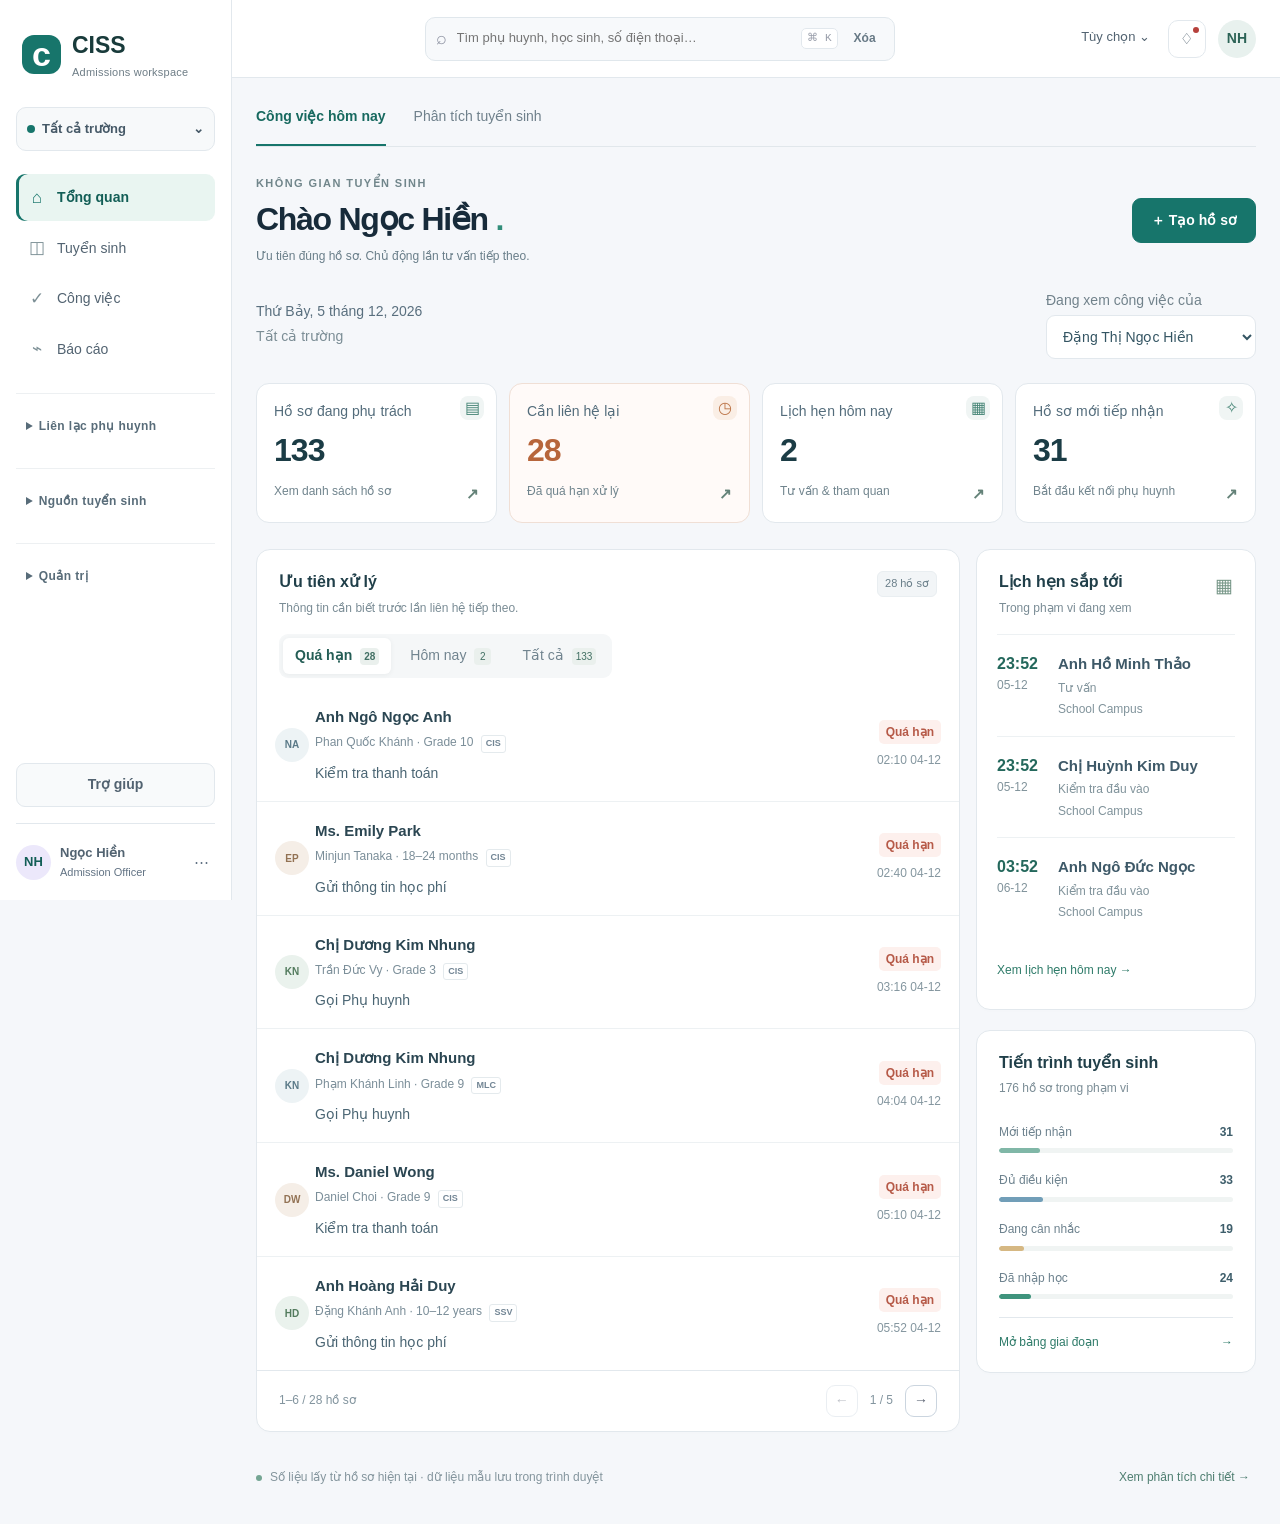
==== commit 0c0855ea: "Add files via upload" ====
--- a/templates/index.html
+++ b/templates/index.html
@@ -1,4 +1,4 @@
-<!doctype html><html lang="vi"><head><meta charset="utf-8"><meta name="viewport" content="width=device-width,initial-scale=1"><title>CISS CRM · Template 04 · Tuyển sinh</title><style>
+<!doctype html><html lang="vi"><head><meta charset="utf-8"><meta name="viewport" content="width=device-width,initial-scale=1"><title>CISS CRM · Template 05 · Tuyển sinh</title><style>
 :root{--page:#f6f7fb;--white:#fff;--ink:#252836;--ink2:#4d5365;--muted:#8990a2;--line:#e9eaf0;--line2:#dbdde6;--purple:#6d45e5;--purple3:#4b2db8;--purpleSoft:#f1edff;--green:#30a46c;--greenSoft:#ecf9f2;--amber:#d49534;--amberSoft:#fff6e7;--red:#de5863;--redSoft:#fff0f2;--cyan:#39b5d4;--cyanSoft:#eaf9fc;--coral:#ff746b;--coralSoft:#fff0ee;--blue:#4d8feb;--shadow2:0 18px 55px rgba(33,31,59,.16);--radius:12px;--railW:58px;--sideW:190px;--topH:62px;font-family:Inter,ui-sans-serif,-apple-system,BlinkMacSystemFont,"Segoe UI",Roboto,Arial,sans-serif}*{box-sizing:border-box}html,body{margin:0;min-height:100%;background:var(--page);color:var(--ink);font-size:14px;line-height:1.45;-webkit-font-smoothing:antialiased}button,input,select,textarea{font:inherit}button{cursor:pointer}button:disabled{cursor:not-allowed;opacity:.48}::-webkit-scrollbar{width:8px;height:8px}::-webkit-scrollbar-thumb{background:#cdd0da;border-radius:10px;border:2px solid transparent;background-clip:content-box}
 .app-shell{min-height:100vh;display:grid;grid-template-columns:var(--railW) var(--sideW) 1fr}.icon-rail{position:fixed;z-index:50;inset:0 auto 0 0;width:var(--railW);background:linear-gradient(180deg,#5a39d1,#4b2ebc);display:flex;flex-direction:column;align-items:center;padding:14px 8px;color:#fff}.rail-logo{width:34px;height:34px;border-radius:11px;border:1px solid rgba(255,255,255,.22);background:#fff;color:#5132c6;font-weight:900;font-size:16px;box-shadow:0 5px 12px rgba(21,13,79,.16)}.rail-group{display:grid;gap:6px;margin-top:28px}.rail-btn{width:36px;height:36px;border:0;border-radius:9px;background:transparent;color:#dcd4ff;font-weight:800;font-size:15px}.rail-btn:hover,.rail-btn.active{background:rgba(255,255,255,.16);color:#fff}.rail-spacer{flex:1}.rail-avatar{width:32px;height:32px;border-radius:50%;display:grid;place-items:center;background:#fff;color:var(--purple3);font-size:14px;font-weight:800;margin-top:10px}.side-panel{position:fixed;z-index:45;left:var(--railW);top:0;bottom:0;width:var(--sideW);background:#fff;border-right:1px solid var(--line);padding:0 11px;display:flex;flex-direction:column}.side-brand{height:62px;border-bottom:1px solid var(--line);display:flex;align-items:center;gap:8px;padding:0 5px}.side-brand>div{min-width:0;flex:1}.side-brand strong{display:block;font-size:14px;white-space:nowrap}.side-brand span:not(.demo-tag){display:block;color:var(--muted);font-size:14px;margin-top:1px;white-space:nowrap}.demo-tag{font-size:14px;background:var(--purpleSoft);color:var(--purple);font-weight:850;padding:3px 5px;border-radius:5px}.school-picker{height:36px;margin:12px 1px 7px;border:1px solid var(--line2);background:#fff;border-radius:8px;display:flex;align-items:center;gap:7px;padding:0 9px;color:var(--ink2);font-size:14px;font-weight:700}.school-picker span:nth-child(2){flex:1;text-align:left}.school-swatch{width:8px;height:8px;border-radius:50%;background:var(--purple)}.new-lead{height:35px;margin:0 1px 12px;border:0;border-radius:8px;background:var(--purple);color:#fff;font-size:14px;font-weight:800;box-shadow:0 6px 14px rgba(109,69,229,.2)}.side-nav{overflow:auto}.nav-section{display:none}.nav-section.visible{display:block}.nav-caption{color:#a2a7b4;font-size:14px;font-weight:850;letter-spacing:.08em;margin:11px 7px 5px}.nav-item{width:100%;height:34px;border:0;background:transparent;border-radius:7px;display:flex;align-items:center;padding:0 8px;color:#646b7a;font-size:14px;font-weight:680;text-align:left}.nav-item span{flex:1}.nav-item:hover{background:#f6f5fc;color:var(--purple3)}.nav-item.active{background:var(--purpleSoft);color:var(--purple3);font-weight:800}.nav-pill{min-width:19px;height:18px;border-radius:9px;padding:0 5px;display:grid;place-items:center;background:#f0eef8;color:#6d657f;font-size:14px}.nav-pill.muted{background:#f3f4f7;color:#8a909d}.nav-pill.warn{background:var(--amberSoft);color:var(--amber)}.nav-pill.danger{background:var(--redSoft);color:var(--red)}.side-footer{margin-top:auto;border-top:1px solid var(--line);padding:9px 0}.user-card{display:flex;align-items:center;gap:7px;padding:6px}.user-avatar{width:29px;height:29px;border-radius:50%;display:grid;place-items:center;background:#ece8fb;color:var(--purple3);font-size:14px;font-weight:850}.user-card>div:nth-child(2){min-width:0;flex:1}.user-card strong{display:block;font-size:14px}.user-card span{display:block;font-size:14px;color:var(--muted);white-space:nowrap;overflow:hidden;text-overflow:ellipsis}.user-card button{border:0;background:transparent;color:var(--muted)}
 .main-area{grid-column:3;min-width:0}.topbar{position:sticky;top:0;z-index:35;height:var(--topH);background:rgba(255,255,255,.95);backdrop-filter:blur(10px);border-bottom:1px solid var(--line);display:flex;align-items:center;padding:0 22px;gap:18px}.crumbs{display:flex;align-items:center;gap:7px;min-width:180px;font-size:14px;color:var(--muted)}.crumbs b{color:#c7c9d1}.crumbs strong{color:var(--ink);font-size:14px}.global-search{height:35px;width:min(520px,44vw);border:1px solid var(--line);background:#fafafd;border-radius:8px;display:flex;align-items:center;gap:8px;padding:0 10px;margin:0 auto}.global-search>span{font-size:18px;color:#8d92a1}.global-search input{flex:1;min-width:0;border:0;outline:0;background:transparent;font-size:14px}.global-search kbd{border:1px solid var(--line2);background:#fff;border-radius:5px;color:#999eaa;font-size:14px;padding:1px 5px}.top-actions{display:flex;align-items:center;gap:7px}.icon-action,.avatar-action{width:33px;height:33px;border:1px solid var(--line);background:#fff;border-radius:8px;color:#686f7e;position:relative}.notify-dot{position:absolute;width:6px;height:6px;border-radius:50%;background:var(--red);right:6px;top:6px}.role-selector{height:33px;border:1px solid var(--line);background:#fff;border-radius:8px;padding:0 26px 0 9px;color:#5f6675;font-size:14px;font-weight:700}.avatar-action{border:0;border-radius:50%;background:#ece8fb;color:var(--purple3);font-size:14px;font-weight:850}.page-canvas{padding:23px 25px 36px;max-width:1720px;margin:0 auto}.view{display:none}.view.active{display:block}.dashboard-head,.page-head{display:flex;align-items:flex-start;gap:16px;margin-bottom:16px}.dashboard-head h1,.page-head h1{font-size:20px;line-height:1.2;letter-spacing:-.02em;margin:0}.dashboard-head p,.page-head p{margin:4px 0 0;color:var(--muted);font-size:14px}.eyebrow{font-size:14px;font-weight:900;letter-spacing:.09em;color:#959aa8;margin-bottom:3px}.head-actions{margin-left:auto;display:flex;align-items:center;gap:7px}.btn{height:33px;border-radius:8px;padding:0 10px;border:1px solid var(--line2);background:#fff;color:#5b6272;font-size:14px;font-weight:780;display:inline-flex;align-items:center;justify-content:center;gap:5px}.btn:hover{background:#f8f8fb}.btn.primary{background:var(--purple);border-color:var(--purple);color:#fff}.hidden{display:none!important}.status-chip{display:inline-flex;align-items:center;height:21px;border-radius:6px;padding:0 7px;font-size:14px;font-weight:850;white-space:nowrap}.status-chip.neutral{background:#f1f2f5;color:#737988}.status-chip.success{background:var(--greenSoft);color:var(--green)}.status-chip.warning{background:var(--amberSoft);color:var(--amber)}.status-chip.danger{background:var(--redSoft);color:var(--red)}.card{background:#fff;border:1px solid var(--line);border-radius:var(--radius);min-width:0}
@@ -466,12 +466,12 @@
 
 'use strict';
 const $ = s => document.querySelector(s), $$ = s => [...document.querySelectorAll(s)];
-const KEY = 'school_crm_template_04_v4';
+const KEY = 'school_crm_template_06_hub';
 const now = () => Date.now();
 const hours = n => n * 3600000, days = n => n * 86400000;
 const esc = v => String(v ?? '').replace(/[&<>"']/g, m => ({'&':'&amp;','<':'&lt;','>':'&gt;','"':'&quot;',"'":'&#39;'}[m]));
 const uid = p => p + '-' + Math.random().toString(36).slice(2,8).toUpperCase();
-const fmt = ts => new Intl.DateTimeFormat('en-GB',{day:'2-digit',month:'short',hour:'2-digit',minute:'2-digit'}).format(new Date(ts));
+const fmt = ts => new Intl.DateTimeFormat('en-GB',{day:'2-digit',month:'2-digit',year:'numeric',hour:'2-digit',minute:'2-digit'}).format(new Date(ts));
 const initials = n => n.replace(/^(Chị|Anh|Mr\.|Ms\.)\s+/,'').split(/\s+/).slice(-2).map(x=>x[0]).join('').toUpperCase();
 const openStages = ['Leads','Marketing Qualified Leads','Appointment','Visit','In Consideration','Waiting','New Enrollment'];
 const pipelineStages = ['Leads','Marketing Qualified Leads','Appointment','Visit','In Consideration','Waiting','New Enrollment'];
@@ -1256,7 +1256,7 @@
 const __renderDrawerV8Base=renderDrawer;renderDrawer=function(){__renderDrawerV8Base();const o=oppObj(state,state.activeOpp);if(!o)return;const st=$('#drawerStage');if(st)st.className=`status-chip ${stageToneClass(o.stage)}`;const pic=familyPIC(o.householdId);if($('#drawerFamily')&&familyStudentCount(o.householdId)>1&&pic)$('#drawerFamily').insertAdjacentHTML('afterbegin',`<div class="governance-alert"><strong>Family PIC governance</strong><span class="governance-copy">All siblings in this Household are assigned to <span class="family-pic-chip">${esc(pic)}</span> to prevent ownership conflict.</span></div>`)};
 renderNewLeadConflict=function(){const d=collectLeadStep2(),phone=String(d.phone||'').replace(/\D/g,''),hh=state.households.find(h=>String(h.phone||'').replace(/\D/g,'')===phone),st=hh?state.students.find(s=>s.householdId===hh.id&&s.name.trim().toLowerCase()===String(d.student||'').trim().toLowerCase()):null,host=$('#newLeadConflictHint');if(!host)return;let html='';if(st){const c=findOpenDealConflict(st.id,d.bu);if(c)html+=`<div class="governance-alert block"><strong>${c.type==='same-bu'?'Duplicate BU blocked':'CIS–SSV K12 exclusivity'}</strong><span class="governance-copy">${esc(c.message)}</span></div>`}const pic=hh?familyPIC(hh.id):'';if(hh&&pic)html+=`<div class="governance-alert"><strong>Family PIC auto-assignment</strong><span class="governance-copy">This Household is already owned by <span class="family-pic-chip">${esc(pic)}</span>. Any sibling/new deal will stay with the same PIC.</span></div>`;host.innerHTML=html};
 renderLeadWizard=function(){const d=state.leadDraft||{};$('#wizardLabel').textContent=state.wizardStep===1?'1 of 2 · Family & student':'2 of 2 · Admission routing';$$('.wizard-progress i').forEach((x,i)=>x.classList.toggle('active',i<state.wizardStep));$('#leadBackBtn').classList.toggle('hidden',state.wizardStep===1);$('#leadNextBtn').textContent=state.wizardStep===1?'Continue':'Create Opportunity';if(state.wizardStep===1){$('#leadWizardBody').innerHTML=`<div class="form-grid">${field('Parent / Guardian name','nlParent','text',d.parent||'')}${field('Phone','nlPhone','text',d.phone||'')}${field('Email','nlEmail','email',d.email||'')}${field('District / Area','nlDistrict','text',d.district||'')}${field('Student name','nlStudent','text',d.student||'')}${field('Grade / Age','nlGrade','text',d.grade||'')}</div><div id="newLeadDuplicateHint"></div>`;const update=()=>{const phone=$('#nlPhone').value.replace(/\D/g,''),name=$('#nlStudent').value.trim().toLowerCase(),hh=state.households.find(h=>String(h.phone||'').replace(/\D/g,'')===phone),st=hh?state.students.find(s=>s.householdId===hh.id&&s.name.trim().toLowerCase()===name):null;let html='';if(hh&&st)html=`<div class="governance-alert"><strong>Existing Family + Student matched</strong><span class="governance-copy">The identity record will be reused. Deal-level duplicate rules are checked in the next step.</span></div>`;else if(hh)html=`<div class="governance-alert"><strong>Existing Household detected</strong><span class="governance-copy">This will be added as a sibling Student under the same Family and automatically assigned to the Family PIC.</span></div>`;$('#newLeadDuplicateHint').innerHTML=html};['nlPhone','nlStudent'].forEach(id=>$('#'+id).oninput=update);setTimeout(update,0)}else{const bu=d.bu||'CIS',programs={CIS:['International K12','Primary','Secondary','IB/AP'],SSV:['Bilingual','Cambridge','IGCSE','A Levels / NCUK'],CVK:['Bilingual Kindergarten','Monolingual Kindergarten'],MLC:['Basketball','Swimming','Football','Badminton','Golf']}[bu],phone=String(d.phone||'').replace(/\D/g,''),hh=state.households.find(h=>String(h.phone||'').replace(/\D/g,'')===phone),pic=hh?familyPIC(hh.id):'',owners=pic?[pic]:['Ngọc Hiền','Assignment Pool','Admission Manager'];$('#leadWizardBody').innerHTML=`<div class="form-grid">${field('Business Unit','nlBu','select',bu,false,['CIS','SSV','CVK','MLC'])}${field('Campus','nlCampus','text',d.campus||({CIS:'District 2',SSV:'Phu My Hung',CVK:'CVK Campus',MLC:'MLC Sports Center'}[bu]))}${field('Program / Curriculum / Sport','nlProgram','select',d.program||programs[0],false,programs)}${field('Expected Intake','nlIntake','text',d.intake||'AY 2026–27')}${field('Source Group','nlSourceGroup','select',d.sourceGroup||'Paid Digital',false,['Paid Digital','Owned Digital','Offline/Direct','Event','Referral/Internal','Partner/B2B','Legacy/Reactivation','Other'])}${field('Source Parent','nlSourceParent','select',d.sourceParent||'Meta Ads',false,['Meta Ads','Google Ads','Website','Hotline','Walk-in','Open Day','Parent Referral','Old Lead','Partner'])}${field('Source Child / Detail','nlSourceChild','text',d.sourceChild||'Instant Form')}${field('Campaign','nlCampaign','text',d.campaign||'Annual Enrollment 2026–27')}${field('Owner','nlOwner','select',pic||d.owner||'Ngọc Hiền',false,owners)}${field('Consent','nlConsent','select',d.consent||'Zalo + Email',false,['Zalo + Email','Phone + Email','Email only','No marketing consent'])}${field('Primary Next Action','nlNext','text',d.nextAction||'First Contact',true)}</div><div id="newLeadConflictHint"></div>`;$('#nlBu').onchange=()=>{state.leadDraft={...collectLeadStep2(),bu:$('#nlBu').value};renderLeadWizard()};setTimeout(renderNewLeadConflict,0)}};
-leadWizardNext=function(){if(state.wizardStep===1){const d=collectLeadStep1();if(!d.parent||(!d.phone&&!d.email)||!d.student||!d.grade){toast('Missing required fields','Parent, one contact method, student and grade/age are required.');return}state.leadDraft={...state.leadDraft,...d};state.wizardStep=2;renderLeadWizard();return}const d=collectLeadStep2();if(!d.bu||!d.campus||!d.program||!d.intake||!d.sourceGroup||!d.sourceParent||!d.owner||!d.nextAction){toast('Routing incomplete','BU, campus, program, intake, source, owner and Next Action are required.');return}const phone=d.phone.replace(/\D/g,''),existingH=state.households.find(h=>String(h.phone||'').replace(/\D/g,'')===phone);let hh=existingH;if(!hh){hh={id:uid('HH'),primaryName:d.parent,phone:d.phone,email:d.email,district:d.district,city:'TP.HCM',language:'Vietnamese',consent:d.consent,decisionMaker:'Unknown',nationality:'Vietnam',picOwner:d.owner};state.households.push(hh)}let student=state.students.find(s=>s.householdId===hh.id&&s.name.trim().toLowerCase()===d.student.trim().toLowerCase());const isSibling=!student&&!!existingH;if(!student){student={id:uid('ST'),householdId:hh.id,name:d.student,grade:d.grade,nationality:'Vietnam'};state.students.push(student)}const conflict=findOpenDealConflict(student.id,d.bu);if(conflict){toast(conflict.type==='same-bu'?'Duplicate BU blocked':'K12 duplicate blocked',conflict.message);renderNewLeadConflict();return}const pic=existingH?familyPIC(hh.id):'',owner=pic||d.owner;hh.picOwner ||=owner;const id=uid(`OPP-${d.bu}`),o={id,studentId:student.id,householdId:hh.id,bu:d.bu,campus:d.campus,program:d.program,intake:d.intake,stage:'Leads',substage:'',quality:'',sourceGroup:d.sourceGroup,sourceParent:d.sourceParent,sourceChild:d.sourceChild,campaign:d.campaign,owner,nextAction:d.nextAction,dueAt:now()+hours(4),stageEntryAt:now(),duplicateStatus:'Clear',contactAttempts:0,parentConcern:'',decisionMaker:'Unknown',expectedPaymentDate:now()+days(30),blocker:'',feeOffer:'',financeConfirmed:false,paymentAmount:0,remainingBalance:0,receiptId:'',paymentStatus:'Not started',waitingReason:'',dependencyOwner:'',reviewDate:now()+days(7),ratingChecks:[false,false,false,false,false,false],potentialChecks:[false,false,false,false,false,false],createdAt:now(),status:'Open'};state.opportunities.unshift(o);autoTask(o,'First Contact',hours(4),'AUTO-001',owner);if(isSibling)addAudit(id,`Sibling Student linked to Household ${hh.id}; owner inherited from Family PIC ${owner}`,'Identity & Ownership Governance');addAudit(id,'Opportunity created at Leads; duplicate governance passed; First Contact SLA started','AUTO-001');save();$('#leadModalOverlay').classList.remove('open');state.activeOpp=id;renderAll();openDrawer(id);toast('Opportunity created',isSibling?`Sibling linked and assigned to Family PIC ${owner}.`:'First Contact task created with 4 working-hour SLA.')};
+leadWizardNext=function(){if(state.wizardStep===1){const d=collectLeadStep1();if(!d.parent||(!d.phone&&!d.email)||!d.student||!d.grade){toast('Missing required fields','Parent, one contact method, student and grade/age are required.');return}state.leadDraft={...state.leadDraft,...d};state.wizardStep=2;renderLeadWizard();return}const d=collectLeadStep2();if(!d.bu||!d.campus||!d.program||!d.intake||!d.sourceGroup||!d.sourceParent||!d.owner||!d.nextAction){toast('Routing incomplete','BU, campus, program, intake, source, owner and Next Action are required.');return}const phone=d.phone.replace(/\D/g,''),existingH=state.households.find(h=>(phone&&String(h.phone||'').replace(/\D/g,'').replace(/^84(?=\d{9}$)/,'0')===phone.replace(/^84(?=\d{9}$)/,'0'))||(d.email&&String(h.email||'').trim().toLowerCase()===d.email.trim().toLowerCase()));let hh=existingH;if(!hh){hh={id:uid('HH'),primaryName:d.parent,phone:d.phone,email:d.email,district:d.district,city:'TP.HCM',language:'Vietnamese',consent:d.consent,decisionMaker:'Unknown',nationality:'Vietnam',picOwner:d.owner};state.households.push(hh)}let student=state.students.find(s=>s.householdId===hh.id&&s.name.trim().toLowerCase()===d.student.trim().toLowerCase());const isSibling=!student&&!!existingH;if(!student){student={id:uid('ST'),householdId:hh.id,name:d.student,grade:d.grade,nationality:'Vietnam'};state.students.push(student)}const conflict=findOpenDealConflict(student.id,d.bu);if(conflict){toast(conflict.type==='same-bu'?'Duplicate BU blocked':'K12 duplicate blocked',conflict.message);renderNewLeadConflict();return}const pic=existingH?familyPIC(hh.id):'',owner=pic||d.owner;hh.picOwner ||=owner;const id=uid(`OPP-${d.bu}`),o={id,studentId:student.id,householdId:hh.id,bu:d.bu,campus:d.campus,program:d.program,intake:d.intake,stage:'Leads',substage:'',quality:'',sourceGroup:d.sourceGroup,sourceParent:d.sourceParent,sourceChild:d.sourceChild,campaign:d.campaign,owner,nextAction:d.nextAction,dueAt:now()+hours(4),stageEntryAt:now(),duplicateStatus:'Clear',contactAttempts:0,parentConcern:'',decisionMaker:'Unknown',expectedPaymentDate:now()+days(30),blocker:'',feeOffer:'',financeConfirmed:false,paymentAmount:0,remainingBalance:0,receiptId:'',paymentStatus:'Not started',waitingReason:'',dependencyOwner:'',reviewDate:now()+days(7),ratingChecks:[false,false,false,false,false,false],potentialChecks:[false,false,false,false,false,false],createdAt:now(),status:'Open'};state.opportunities.unshift(o);autoTask(o,'First Contact',hours(4),'AUTO-001',owner);if(isSibling)addAudit(id,`Sibling Student linked to Household ${hh.id}; owner inherited from Family PIC ${owner}`,'Identity & Ownership Governance');addAudit(id,'Opportunity created at Leads; duplicate governance passed; First Contact SLA started','AUTO-001');save();$('#leadModalOverlay').classList.remove('open');state.activeOpp=id;renderAll();openDrawer(id);toast('Opportunity created',isSibling?`Sibling linked and assigned to Family PIC ${owner}.`:'First Contact task created with 4 working-hour SLA.')};
 openEditModal=function(){const o=oppObj(state,state.activeOpp);if(!o)return;const h=householdObj(state,o.householdId),s=studentObj(state,o.studentId),pic=familyStudentCount(h.id)>1?familyPIC(h.id):'',owners=pic?[pic]:['Ngọc Hiền','Admission Manager','Finance','Assignment Pool'];$('#editFormBody').innerHTML=`${field('Parent / Guardian','edParent','text',h.primaryName)}${field('Phone','edPhone','text',h.phone)}${field('Email','edEmail','email',h.email)}${field('District / Area','edDistrict','text',h.district)}${field('Student','edStudent','text',s.name)}${field('Grade / Age','edGrade','text',s.grade)}${field('Business Unit','edBu','select',o.bu,false,['CIS','SSV','CVK','MLC'])}${field('Campus','edCampus','text',o.campus)}${field('Program','edProgram','text',o.program)}${field('Intake','edIntake','text',o.intake)}${field('Source Parent','edSource','text',o.sourceParent)}${field('Campaign','edCampaign','text',o.campaign)}${field('Owner','edOwner','select',pic||o.owner,false,owners)}${field('Next Action','edNext','text',o.nextAction,true)}<label class="field full"><span>Next Action Due</span><input id="edDue" type="datetime-local" value="${dtLocal(o.dueAt)}"></label>${pic?`<div class="governance-alert full"><strong>Family PIC locked</strong><span class="governance-copy">Multiple students exist in this Household. Owner remains ${esc(pic)} across sibling deals.</span></div>`:''}`;$('#editModalOverlay').classList.add('open')};
 saveEdit=function(){const o=oppObj(state,state.activeOpp);if(!o)return;const h=householdObj(state,o.householdId),s=studentObj(state,o.studentId),newBu=$('#edBu').value,conflict=findOpenDealConflict(o.studentId,newBu,o.id);if(conflict){toast('Update blocked',conflict.message);return}const oldSummary=`${h.primaryName} / ${s.name} / ${o.bu} / ${o.program} / ${o.owner} / ${o.nextAction}`;h.primaryName=$('#edParent').value.trim()||h.primaryName;h.phone=$('#edPhone').value.trim();h.email=$('#edEmail').value.trim();h.district=$('#edDistrict').value.trim();s.name=$('#edStudent').value.trim()||s.name;s.grade=$('#edGrade').value.trim();o.bu=newBu;o.campus=$('#edCampus').value.trim();o.program=$('#edProgram').value.trim();o.intake=$('#edIntake').value.trim();o.sourceParent=$('#edSource').value.trim();o.campaign=$('#edCampaign').value.trim();o.owner=familyStudentCount(h.id)>1?(familyPIC(h.id)||$('#edOwner').value):$('#edOwner').value;o.nextAction=$('#edNext').value.trim();o.dueAt=new Date($('#edDue').value).getTime()||o.dueAt;addAudit(o.id,`Record edited: ${oldSummary} → ${h.primaryName} / ${s.name} / ${o.bu} / ${o.program} / ${o.owner} / ${o.nextAction}`,'Edit');save();$('#editModalOverlay').classList.remove('open');renderAll();renderDrawer();toast('Record saved','Duplicate and Family PIC governance passed.')};
 const __validateStageV8Base=validateStage;validateStage=function(){const o=oppObj(state,state.activeOpp);if(pendingStage==='Leads'&&$('#sgBu')){const conflict=findOpenDealConflict(o.studentId,$('#sgBu').value,o.id);if(conflict)return{ok:false,message:conflict.message}}const pic=familyStudentCount(o.householdId)>1?familyPIC(o.householdId):'';if(pic&&$('#sgOwner'))$('#sgOwner').value=pic;return __validateStageV8Base()};
@@ -1522,7 +1522,7 @@
 <script>
 /* ===== V11 runtime ===== */
 (function(){
-  const V11_LABELS={
+  const V11_LABELS={profiles:{en:'Profile 360',vi:'Profile 360'},
     dashboard:{en:'Dashboard',vi:'Tổng quan'}, admissions:{en:'Admissions',vi:'Tuyển sinh'}, tasks:{en:'Tasks',vi:'Công việc'}, inbox:{en:'Inbox',vi:'Hộp thư'}, reports:{en:'Reports',vi:'Báo cáo'}, campaigns:{en:'Campaigns',vi:'Campaigns'}, operations:{en:'Operations',vi:'Vận hành'}, omnichannel:{en:'Omnichannel',vi:'Omnichannel'}, forms:{en:'Opt-in Forms',vi:'Biểu mẫu thu Lead'}, outbound:{en:'Outbound Marketing',vi:'Outbound Marketing'}, advisors:{en:'Advisor Performance',vi:'Hiệu quả Tuyển sinh'}, referrals:{en:'Referral Network',vi:'Referral Network'}, targets:{en:'Targets & Budget',vi:'Target & Ngân sách'}
   };
   const V11_VI={
@@ -1938,4 +1938,8 @@
 </script>
 <link rel="stylesheet" href="rules.css">
 <script src="rules.js"></script>
+<link rel="stylesheet" href="workspace.css">
+<script src="workspace.js"></script>
+<link rel="stylesheet" href="hub.css">
+<script src="hub.js"></script>
 </body></html>
--- a/templates/rules.css
+++ b/templates/rules.css
@@ -21,3 +21,10 @@
 @media(max-width:760px){.topbar{height:auto!important;min-height:112px;padding:10px!important}.global-search{max-width:none!important;flex:1 0 100%!important;width:100%!important}.top-actions{width:100%;justify-content:space-between}.dashboard-head,.page-head{flex-direction:column!important}.head-actions{width:100%;overflow:visible!important;flex-wrap:wrap!important}.commercial-kpi-grid{grid-template-columns:repeat(2,minmax(0,1fr))!important}.mobile-bottom-nav{height:76px;grid-template-columns:repeat(5,1fr)!important}.mobile-bottom-nav button b{white-space:normal;overflow:visible;font-size:12px!important}.mobile-bottom-nav [data-mobile-action=new]{background:white!important;color:var(--purple3)!important}.qa-filters select{min-width:0}.qa-filters label{max-width:100%}}
 @media(max-width:760px){.mobile-bottom-nav>button{display:none!important}.mobile-bottom-nav>[data-mobile-view=dashboard],.mobile-bottom-nav>[data-mobile-view=admissions],.mobile-bottom-nav>[data-mobile-view=tasks],.mobile-bottom-nav>[data-mobile-action=new],.mobile-bottom-nav>#mobileV10More{display:flex!important}}
 .qa-filters input[type=search],.master-filter-grid input[type=search],.field input[type=search]{width:100%;min-width:0;border:1px solid #b6bdcc;border-radius:8px;padding:8px 10px;background:#fafbfe}.qa-filters label{align-content:end}.master-filter-grid label{align-content:end}
+/* Template 05: short forms and grouped business navigation. */
+[hidden]{display:none!important}.qa-nav-group{border-top:1px solid #826ade;margin-top:12px;padding-top:8px}.qa-nav-group summary{min-height:44px;display:list-item;cursor:pointer;padding:10px 6px;color:white;font-weight:650;font-size:14px}.qa-nav-group[open]>.rail-btn{padding-left:14px}.qa-group-active>summary{background:#ffffff20;border-radius:8px}.rail-group{display:block}.rail-group>.rail-btn{margin-bottom:6px}.qa-guide h3{margin-top:24px}.qa-guide p{line-height:1.7}.qa-select-search{display:block}.qa-select-search input{width:100%;min-width:0;border:1px solid #aeb6c7;border-radius:8px;padding:8px 10px;background:#fafbfe}.qa-group-title{grid-column:1/-1}.wizard-progress{display:grid!important;grid-template-columns:repeat(4,1fr)!important}.wizard-progress i{width:100%!important}.qa-error[hidden]{display:none!important}.qa-filters label{align-self:stretch;display:flex;flex-direction:column;justify-content:flex-end}.qa-pagination label{display:flex;align-items:center;gap:8px}.qa-pagination{position:sticky;bottom:0;background:white;z-index:3}.rail-btn[data-view]{line-height:1.5}.qa-guide{max-width:620px}.side-panel{overflow-x:hidden}.top-actions{flex-wrap:wrap}
+@media(min-width:981px){.app-shell{--railW:224px;--sideW:224px}.icon-rail{width:224px}.side-panel{left:224px}.app-shell.nav-collapsed .side-panel{display:none}.app-shell.nav-collapsed{--railW:224px;--sideW:0px}.rail-group{padding-bottom:16px}.rail-btn{min-height:44px;white-space:normal}.rail-label{white-space:normal!important}.rail-logo{margin-bottom:10px}.app-shell:not(.nav-collapsed) .page-canvas{padding:24px 20px}.commercial-kpi-grid{grid-template-columns:repeat(3,minmax(0,1fr))!important}}
+@media(min-width:761px) and (max-width:980px){.app-shell,.app-shell.nav-collapsed{--railW:184px;--sideW:0px}.icon-rail{width:184px}.rail-label,.app-shell.nav-collapsed .rail-label{display:block!important;white-space:normal!important}.rail-btn,.app-shell.nav-collapsed .rail-btn{width:100%;height:auto;display:flex;gap:6px;text-align:left;padding:8px}.rail-group{width:100%}.main-area{grid-column:2/4!important}.rail-group .rail-glyph{display:none}.qa-nav-group summary{white-space:normal}}
+@media(max-width:760px){.qa-filters .qa-select-search input{max-width:100%}.dashboard-head,.page-head{display:flex!important;flex-direction:column!important;align-items:stretch!important}.dashboard-head>div,.page-head>div{width:100%!important}.head-actions{display:flex!important;flex-direction:row!important;flex-wrap:wrap!important}.qa-pagination{position:static}.top-actions #qaHelp{padding:8px}.topbar .top-actions{gap:6px!important}#topAvatarBtn{display:none}.commercial-kpi-grid{grid-template-columns:repeat(2,minmax(0,1fr))!important}}
+.qa-compact-columns tr>*:nth-child(n+7):not(:last-child){display:none!important}.qa-column-toggle{margin:12px}.qa-select-search input{font-weight:400!important}.wizard-progress #wizardLabel{grid-column:1/-1;padding:6px 0;font-size:15px;color:#41495a}
+.toast.show{pointer-events:auto!important;z-index:200!important}.toast:not(.show){visibility:hidden}.toast.show .btn{color:#39236f;background:#fff}
--- a/templates/workspace.css
+++ b/templates/workspace.css
@@ -0,0 +1,36 @@
+/* Calm, task-first workspace. Loaded last to replace the dense reference layout. */
+:root{--page:#f5f7fa;--ink:#172b3a;--ink2:#405565;--muted:#627384;--line:#e2e8ed;--line2:#cbd5df;--purple:#17756b;--purple3:#125e56;--purpleSoft:#e9f5f1;--green:#167149;--greenSoft:#eaf6ee;--red:#b6413c;--redSoft:#fff1ef;--amber:#9b641d;--amberSoft:#fff7e8;--radius:14px;font-family:Inter,-apple-system,BlinkMacSystemFont,"Segoe UI",Arial,sans-serif}
+html,body{background:var(--page);color:var(--ink);font-size:15px;line-height:1.55}
+.ux-shell,.ux-shell.nav-collapsed{display:grid!important;grid-template-columns:232px minmax(0,1fr)!important;--railW:232px;--sideW:0px;min-height:100vh}
+.ux-shell .main-area{grid-column:2!important;width:auto!important;min-width:0}.ux-shell .side-panel{display:none!important}.ux-shell .icon-rail{display:flex!important;align-items:stretch!important;position:fixed;inset:0 auto 0 0;width:232px!important;background:#fff;color:#526371;padding:28px 16px 16px;border-right:1px solid var(--line);overflow-y:auto;z-index:45;box-shadow:none}
+.ux-shell .rail-logo,.ux-shell .rail-avatar,#navCollapseBtn,#railExpandToggle,#helpRail{display:none!important}.ux-shell .rail-spacer{min-height:16px}.ux-brand{display:flex;align-items:center;gap:11px;border:0;background:none;text-align:left;color:#193b3b;font-size:23px;font-weight:750;padding:0 6px 26px}.ux-brand-icon{width:39px;height:39px;background:#17756b;border-radius:12px;display:grid;place-items:center;font-size:34px;color:white;line-height:1}.ux-brand-sub{display:block;font-size:11px;font-weight:500;letter-spacing:.02em;color:#6e7d86}.ux-shell .school-picker{margin:0 0 20px;background:#f7f9fa;border:1px solid var(--line);border-radius:10px;color:#465967;min-height:44px;font-size:13px}.ux-shell .rail-group{display:block;margin:0;width:100%;flex:none}.ux-shell .rail-btn{display:flex;align-items:center;gap:11px;width:100%!important;min-height:45px;height:auto;margin:3px 0;padding:11px 12px!important;border:0;border-radius:9px;background:none;color:#526371;font-size:14px;text-align:left;font-weight:500}.ux-shell .rail-btn:hover{background:#f1f5f5;color:#125e56}.ux-shell .rail-btn.active{background:#e9f5f1;color:#125e56;box-shadow:inset 3px 0 #17756b;font-weight:700}.ux-shell .rail-label{display:block!important;white-space:normal!important;color:inherit!important;font-size:14px!important;font-weight:inherit}.ux-shell .rail-glyph{display:block!important;width:18px;color:#7d9096;font-size:17px}.ux-shell .rail-btn.active .rail-glyph{color:#17756b}.ux-shell .rail-btn:after{display:none!important}.ux-shell .qa-nav-group{margin-top:20px;padding-top:14px;border-top:1px solid #edf0f2}.ux-shell .qa-nav-group summary{min-height:40px;padding:9px 10px;color:#586c79;font-size:12px;letter-spacing:.035em;font-weight:700}.ux-shell .qa-group-active>summary{background:none;color:#17756b}.ux-shell .qa-nav-group .rail-btn{padding-left:20px!important}.ux-shell #qaHelp{background:#f8fafb;border:1px solid var(--line);color:#526371;width:100%;margin:12px 0}.ux-user{border-top:1px solid var(--line);padding:16px 0 0!important;margin-top:4px;gap:9px!important}.ux-user .user-avatar{background:#e7f0ed;color:#245e52;width:35px;height:35px;font-size:13px}.ux-user strong{font-size:13px!important}.ux-user #sideRole{font-size:11px!important}.ux-user #userMenuBtn{min-width:28px;padding:0}
+.ux-shell .topbar{position:sticky;top:0;min-height:78px!important;height:auto!important;display:flex;flex-wrap:nowrap;gap:20px;padding:14px 32px!important;background:rgba(255,255,255,.96);border-bottom:1px solid var(--line);backdrop-filter:blur(12px);z-index:35}.ux-shell .crumbs{display:none!important}#ux-location{font-weight:600;font-size:14px;white-space:nowrap;min-width:130px;color:#485d6b}.ux-shell .global-search{height:44px;max-width:470px!important;width:auto!important;min-width:140px!important;flex:1!important;margin:0 auto!important;border:1px solid #e0e7ec;background:#f7f9fb;border-radius:10px;padding:0 10px;gap:8px}.ux-shell .global-search input{font-size:13px!important}.ux-shell .global-search>.btn{padding:4px 8px;min-width:36px;min-height:32px!important;border:0;background:none;color:#677985;font-size:12px}.ux-shell .global-search kbd{font-size:11px;background:white;padding:1px 5px;border:1px solid var(--line)}.ux-shell .top-actions{flex-wrap:nowrap;width:auto;gap:12px!important}.ux-shell #quickCreate,.ux-shell .mobile-school-action{display:none!important}.ux-shell .icon-action,.ux-shell .avatar-action{height:38px;min-height:38px!important;width:38px;min-width:38px;border-radius:10px;border:1px solid var(--line);color:#526371;background:#fff}.ux-shell .avatar-action{border-radius:50%;background:#e8f1ee;color:#2c6356;border:0;display:block!important}.ux-preferences{position:relative}.ux-preferences summary{list-style:none;cursor:pointer;font-size:13px;color:#526371;padding:10px 6px;min-height:44px}.ux-preferences summary::-webkit-details-marker{display:none}.ux-preferences-panel{position:absolute;right:0;top:calc(100% + 10px);width:270px;padding:20px;background:#fff;border:1px solid var(--line);border-radius:14px;box-shadow:0 14px 50px #172b3a1a;display:grid;gap:16px;z-index:90}.ux-preferences-panel label{display:grid;gap:6px;font-size:13px}.ux-preferences-panel .role-selector{display:block!important;width:100%;font-size:14px!important;color:#344e5e}.ux-preferences-panel .language-toggle{justify-content:start}.ux-shell .page-canvas{max-width:1580px;margin:auto;padding:28px 32px 48px!important}
+.btn{font-size:14px;line-height:1.4;border-color:var(--line2);border-radius:9px;box-shadow:none}.btn.primary{background:#17756b;border-color:#17756b;color:white;box-shadow:0 3px 8px #17756b10}.btn.primary:hover{background:#125e56}.btn:hover{border-color:#a8bdb9}.btn:disabled{opacity:.4}.qa-secondary{color:#526371!important;border-color:var(--line2)!important}.card,.ux-panel{border:1px solid var(--line);border-radius:14px;background:white;box-shadow:0 2px 3px #1a304002}.ux-eyebrow{color:#71868b;font-size:11px;font-weight:700;letter-spacing:.13em}.ux-workspace-tabs{display:flex;gap:28px;border-bottom:1px solid #e1e7eb;margin:0 0 28px}.ux-workspace-tabs button{min-height:43px;border:0;border-bottom:2px solid transparent;background:none;padding:0 0 13px;color:#6f808b;font-size:14px;font-weight:500}.ux-workspace-tabs button.active{color:#17695f;border-bottom-color:#17756b;font-weight:700}.ux-home-heading{display:flex;align-items:center;justify-content:space-between;gap:20px;margin:0 0 24px}.ux-home-heading h1{font-size:32px;letter-spacing:-.04em;line-height:1.25;margin:7px 0 8px;font-weight:650}.ux-greeting-dot{color:#328e7a}.ux-home-heading p{color:#697e89;font-size:14px;margin:0}.ux-create{padding:12px 18px;white-space:nowrap!important}.ux-scope{display:flex;align-items:end;justify-content:space-between;gap:24px;margin-bottom:24px}.ux-date{color:#596f7e;font-size:13px}.ux-date span{margin-left:12px;border-left:1px solid #d6e0e4;padding-left:12px;color:#7b8d95}.ux-scope label{display:flex;align-items:center;gap:12px;color:#71828b;font-size:12px}.ux-scope select{width:210px;border:1px solid var(--line);border-radius:9px;background:white;color:#345563;font-size:13px!important;padding:8px 30px 8px 12px}.ux-metrics{display:grid;grid-template-columns:repeat(4,minmax(0,1fr));gap:16px;margin-bottom:26px}.ux-metric{position:relative;display:flex;flex-direction:column;align-items:start;gap:8px;text-align:left;padding:20px;border:1px solid var(--line);border-radius:13px;background:white;color:#536c7b;min-width:0;transition:box-shadow .15s,border-color .15s}.ux-metric:hover{border-color:#9fc4b9;box-shadow:0 5px 18px #254b3f08}.ux-metric>span:not(.ux-metric-icon){font-size:13px;padding-right:20px}.ux-metric>strong{font-size:32px;line-height:1.1;letter-spacing:-.03em;color:#1b3c45;font-weight:650;margin:2px 0 6px}.ux-metric>small{font-size:11px;color:#70848d;display:flex;justify-content:space-between;width:100%;gap:10px}.ux-metric>small b{font-size:15px;color:#648278}.ux-metric-icon{position:absolute;right:16px;top:15px;width:28px;height:28px;background:#f0f5f4;color:#468576;border-radius:8px;display:grid;place-items:center;font-size:16px}.ux-metric-danger{background:#fffaf8;border-color:#f0dfd5}.ux-metric-danger>strong{color:#b7653b}.ux-metric-danger .ux-metric-icon{background:#faeee5;color:#bc7447}.ux-home-grid{display:grid;grid-template-columns:minmax(0,1fr) 320px;gap:22px;align-items:start}.ux-panel-heading{display:flex;align-items:start;justify-content:space-between;gap:12px;padding:21px 22px 17px}.ux-panel-heading h2{font-size:16px;line-height:1.4;margin:0;color:#203f49;font-weight:650}.ux-panel-heading p{font-size:12px;margin:5px 0 0;color:#7a8c95}.ux-count{display:inline-flex;align-items:center;justify-content:center;background:#f2f5f7;border:1px solid #e9eef1;color:#697e89;border-radius:6px;padding:3px 7px;font-size:11px;white-space:nowrap}.ux-queue-tabs{display:flex;gap:7px;margin:0 22px 10px;padding:4px;background:#f5f7f8;border-radius:9px;width:fit-content}.ux-queue-tabs button{display:flex;align-items:center;gap:8px;min-height:34px!important;min-width:0;border:0;background:transparent;color:#71848f;border-radius:6px;font-size:12px;padding:7px 12px}.ux-queue-tabs button.active{background:#fff;color:#245d55;box-shadow:0 1px 5px #293f4510;font-weight:600}.ux-queue-tabs button>span{font-size:10px;min-width:17px;border-radius:4px;background:#eaf0ed;color:#416f63;padding:1px 4px}.ux-priority-list{min-height:300px}.ux-priority-row{width:100%;display:grid;grid-template-columns:34px minmax(130px,1.25fr) minmax(115px,1fr) 88px 12px;align-items:center;gap:12px;padding:19px 21px;text-align:left;border:0;border-bottom:1px solid #edf1f3;background:white;min-height:90px;color:#46606e}.ux-priority-row:hover{background:#f7faf9}.ux-priority-row:last-child{border-bottom:0}.ux-person-avatar{width:34px;height:34px;display:grid;place-items:center;border-radius:50%;font-size:10px;font-weight:650;background:#edf3f5;color:#5b7a88}.ux-priority-row:nth-child(3n+2) .ux-person-avatar{background:#f5eee7;color:#927254}.ux-priority-row:nth-child(3n) .ux-person-avatar{background:#eaf2ed;color:#537b5e}.ux-person,.ux-next{display:flex;flex-direction:column;gap:5px;min-width:0}.ux-person>strong{font-size:13px;color:#2b4652;font-weight:650}.ux-person>span{font-size:11px;color:#7b8e99;line-height:1.5}.ux-school{display:inline-block;font-size:9px;padding:1px 4px;border:1px solid #e4eaed;border-radius:3px;font-weight:600;color:#738695;margin-left:4px}.ux-next>strong{font-size:12px;color:#4a6573;font-weight:500;line-height:1.5}.ux-next>span{font-size:10px;color:#8999a2}.ux-deadline{display:flex;flex-direction:column;align-items:end;gap:7px}.ux-deadline>small{font-size:10px;color:#84969f;white-space:nowrap}.ux-pill{display:inline-flex;padding:3px 7px;border-radius:5px;line-height:1.5;font-size:10px;font-weight:600}.ux-pill.danger{background:#fdf0ed;color:#b65a48}.ux-pill.warning{background:#fbf4e6;color:#936a28}.ux-pill.neutral{background:#eef3f5;color:#647d8d}.ux-arrow{color:#8aa198;font-size:15px}.ux-list-footer{display:flex;align-items:center;justify-content:space-between;padding:14px 22px;border-top:1px solid var(--line);font-size:11px;color:#82949e}.ux-list-footer>div{display:flex;align-items:center;gap:12px}.ux-list-footer .btn{min-height:32px!important;min-width:32px;width:32px;height:32px;padding:0;font-size:14px;background:white}.ux-right-column{display:grid;gap:20px}.ux-icon-soft{color:#769687;font-size:19px}.ux-appointment-list{padding:0 20px 10px}.ux-appointment{display:flex;width:100%;gap:14px;padding:17px 0;background:none;border:0;border-top:1px solid #edf1f3;text-align:left;color:#3e5968}.ux-time{font-size:16px;font-weight:650;line-height:1.5;color:#24685c;flex:none;min-width:47px}.ux-time>small{display:block;font-size:10px;font-weight:500;color:#83979f}.ux-appointment>span:last-child{display:flex;flex-direction:column;gap:3px}.ux-appointment strong{font-size:12px;font-weight:600}.ux-appointment small{font-size:11px;color:#80939b}.ux-pipeline-summary{padding-bottom:8px}.ux-stage-line{display:block;width:100%;padding:8px 22px 10px;background:none;border:0;text-align:left}.ux-stage-line>span:first-child{display:flex;justify-content:space-between;gap:12px;font-size:12px;color:#6d828e;margin-bottom:7px}.ux-stage-line strong{font-size:12px;color:#3e5e6b}.ux-progress{display:block;height:5px;border-radius:8px;background:#f0f4f3;overflow:hidden}.ux-progress i{display:block;height:100%;border-radius:8px;background:#80b7a7}.ux-stage-line:nth-of-type(2) .ux-progress i{background:#719eb8}.ux-stage-line:nth-of-type(3) .ux-progress i{background:#d6b883}.ux-stage-line:nth-of-type(4) .ux-progress i{background:#3f947d}.ux-text-button{display:flex;align-items:center;gap:10px;padding:10px 0;border:0;background:none;color:#2e7b69;font-size:12px;text-align:left}.ux-pipeline-summary>.ux-text-button{margin:8px 22px 2px;border-top:1px solid var(--line);width:calc(100% - 44px);justify-content:space-between;padding-top:15px}.ux-bottom-note{display:flex;align-items:center;gap:8px;color:#84959d;font-size:11px;margin-top:24px}.ux-bottom-note button{margin-left:auto;border:0;background:none;color:#4e7e70;font-size:12px}.ux-live-dot{display:inline-block;width:6px;height:6px;border-radius:50%;background:#74a593;flex:none}.ux-empty{text-align:center;padding:42px 22px;color:#738995}.ux-empty>span{font-size:30px;color:#77a58e}.ux-empty h3{font-size:15px;font-weight:600;color:#486572}.ux-empty p{font-size:13px}.ux-empty .btn{margin:12px auto 0;background:white}.ux-empty.compact{padding:20px 8px 24px}.ux-empty.compact p{margin:0}
+/* Filters belong to admissions; reporting retains its own filters. */
+body[data-workspace-view]:not([data-workspace-view=admissions]) .qa-filters{display:none!important}.qa-filters{margin:24px 32px 0;padding:18px 20px;border:1px solid var(--line);border-radius:12px;gap:16px;align-items:start;background:#fff}.qa-filters label{min-width:140px;font-size:12px;color:#657f8c;gap:7px;align-self:start}.qa-filters select{font-size:13px!important;color:#415d6b;border-color:#d9e2e8;border-radius:8px}.qa-filters>.qa-count{font-size:11px;color:#7d929d;border-top:1px solid #eef2f3;padding-top:10px}.ux-more-filters{position:relative;align-self:end;font-size:12px;color:#527466}.ux-more-filters>summary{padding:12px;min-height:44px;cursor:pointer;list-style:none;background:#f2f7f5;border:1px solid #dfebe5;border-radius:8px}.ux-more-filters>div{position:absolute;right:0;top:50px;z-index:30;background:white;border:1px solid var(--line);border-radius:12px;box-shadow:0 12px 30px #17352f15;padding:20px;width:320px;display:grid;gap:18px}.ux-more-filters label{display:grid}.qa-filters>button{order:2}.qa-filters>.qa-count{order:3}.ux-shell .page-head h1,.ux-shell .commercial-head h1{font-size:26px;letter-spacing:-.025em}.ux-shell .page-head p,.ux-shell .commercial-head p{color:#718995;font-size:13px}.ux-shell .eyebrow{font-size:10px!important;color:#8a9ca4;letter-spacing:.1em}.ux-shell .page-head,.ux-shell .commercial-head{margin-bottom:24px;gap:20px}.ux-shell .subtab-bar{gap:20px}.ux-shell .subtab{padding:10px 4px}.ux-shell .subtab.active{color:#17756b;border-color:#17756b}.ux-shell table th{font-size:11px!important;color:#687e8b!important;background:#f8fafb!important;white-space:normal!important}.ux-shell table td{font-size:13px!important}.ux-shell .cell-main{font-size:13px!important;color:#344e5e}.ux-shell .cell-sub{font-size:11px!important;color:#8598a3!important}.ux-shell .table-scroll{max-height:640px}.ux-shell table tbody tr:hover{background:#f3f8f6}.ux-shell table tbody tr:nth-child(even){background:#fbfcfd}.ux-shell .status-chip,.ux-shell .stage-badge,.ux-shell .sla-badge{font-size:11px!important;font-weight:600}.ux-shell .commercial-kpi-grid{grid-template-columns:repeat(4,minmax(0,1fr))!important;gap:16px!important}.ux-shell .commercial-kpi{padding:20px!important;border-radius:12px}.ux-shell .commercial-kpi strong{font-size:26px!important}.ux-shell .commercial-kpi span{font-size:12px!important}.ux-shell .commercial-kpi small{font-size:11px!important}
+/* Profile summary first; one clear action row and five readable sections. */
+.profile-drawer{width:min(840px,96vw)!important}.profile-hierarchy{display:none!important}.drawer-head{padding:24px!important;background:#fbfcfd;border-bottom:1px solid var(--line)}.drawer-heading h2{font-size:23px!important;letter-spacing:-.02em}.drawer-heading p{font-size:12px!important;color:#7a8e98}.drawer-avatar{width:45px;height:45px;background:#eaf3ef;color:#367662;border-radius:13px}.drawer-stage-strip{padding:0 12px;background:#fff}.drawer-stage-strip>div{padding:14px 12px}.drawer-stage-strip span{font-size:10px!important;letter-spacing:.04em;color:#899aa3}.drawer-stage-strip strong{font-size:12px!important}.drawer-actions{display:flex;flex-wrap:wrap;overflow:visible;padding:14px 24px;gap:10px;background:#fff}.drawer-actions>.btn{font-size:12px;min-height:38px!important}.ux-contact-menu{position:relative;margin-left:auto}.ux-contact-menu summary{list-style:none;border:1px solid var(--line2);border-radius:8px;color:#536e7c;padding:9px 12px;min-height:38px;cursor:pointer;font-size:12px}.ux-contact-menu>div{position:absolute;right:0;top:calc(100% + 6px);padding:10px;display:grid;gap:8px;background:white;border:1px solid var(--line);border-radius:10px;box-shadow:0 12px 30px #12252a15;z-index:10;min-width:150px}.profile-drawer:has(#drawer-summary.active) #nextActionCard{display:none}.profile-tabs{padding:10px 24px 0!important;gap:24px;flex:none;background:white;overflow-x:auto}.profile-tabs button{white-space:nowrap!important;font-size:12px!important;padding:8px 0!important;min-height:40px!important;min-width:auto}.profile-tabs button.active{color:#17756b;border-color:#17756b}.drawer-scroll{background:#f5f8fa;padding:22px!important}.ux-profile-next{background:#edf6f2;border:1px solid #d9e9e1;border-radius:12px;padding:22px;margin-bottom:18px}.ux-profile-next .ux-eyebrow{color:#5c8977}.ux-profile-next h3{font-size:21px;font-weight:600;margin:9px 0 14px;color:#245447}.ux-profile-next>div{display:flex;align-items:center;gap:12px;font-size:12px;color:#698f7f}.ux-profile-next p{font-size:12px;color:#658471;margin:14px 0 0}.ux-profile-grid{display:grid;grid-template-columns:1fr 1fr;gap:16px}.ux-profile-card{padding:21px;background:white;border:1px solid var(--line);border-radius:12px;margin-bottom:16px}.ux-profile-card h3{font-size:12px;font-weight:600;color:#78909a;margin:0 0 14px;display:flex;align-items:center;gap:10px}.ux-profile-card>strong{font-size:16px;font-weight:600;color:#294c59}.ux-profile-card p{font-size:13px;color:#657f8d;line-height:1.7;margin:7px 0}.ux-profile-status{display:flex;align-items:center;justify-content:space-between;padding:12px;background:#f7faf9;border-radius:8px;margin-top:12px;font-size:12px;color:#7e938b}.ux-profile-status strong{font-size:12px;color:#396653}.ux-mini-task{display:flex;gap:10px;padding:10px 0;border-bottom:1px solid #eff3f5}.ux-mini-task>.ux-live-dot{margin-top:7px}.ux-mini-task strong{display:block;font-size:13px;font-weight:500;color:#4d6c79}.ux-mini-task small{display:block;color:#8b9ea7;font-size:11px;margin-top:5px}.layer-hero{background:white!important}.layer-section{background:white;border:1px solid var(--line);border-radius:12px;overflow:hidden;margin:16px 0}.layer-section-head{background:#f8fafb;padding:14px!important;font-size:11px!important;color:#738a94!important}.layer-grid{gap:1px;background:#edf1f3}.layer-field{background:white;padding:14px}.layer-field span{font-size:11px!important}.layer-field strong{font-size:13px!important}.next-action-card{background:#f1f7f4;border-color:#dce9e2}
+/* Long forms: focused steps with stable actions and retained fields. */
+.modal,.modal-card{border-radius:16px!important;border:1px solid #e1e8ec;box-shadow:0 24px 90px #12342f26}.modal-head{padding:22px 26px!important;min-height:0!important;background:#fbfcfd}.modal-head h2{font-size:21px!important;color:#284b58}.modal-head p{font-size:12px!important;color:#7e939e;line-height:1.65}.modal-head .eyebrow{font-size:10px!important;color:#86a19c;letter-spacing:.1em}.modal-body{padding:24px 28px}.field>span{font-size:13px!important;color:#4f6d7c!important;font-weight:500}.field input,.field select,.field textarea{border:1px solid #ccd9e1!important;border-radius:8px;padding:10px 12px;font-size:14px!important;background:white;color:#294d5d;min-height:46px!important}.field input:focus,.field textarea:focus,.field select:focus{border-color:#3e8c79!important;box-shadow:0 0 0 3px #dfeee7;outline:0}.field textarea{min-height:100px;resize:vertical}.form-grid{gap:20px!important}.modal-foot{padding:16px 26px!important;background:#fff;border-top:1px solid var(--line);gap:12px}.modal-foot .btn{font-size:13px;min-height:42px!important}.ux-form-steps{padding:18px 0 20px;border-bottom:1px solid #e5ecef;margin-bottom:22px}.ux-step-counter{display:flex;align-items:center;justify-content:space-between;font-size:11px;color:#8ba099;gap:14px}.ux-step-counter strong{font-size:13px;color:#386858;font-weight:600}.ux-step-track{display:flex;gap:12px;margin-top:14px;flex-wrap:wrap}.ux-step-track button{display:flex;align-items:center;gap:7px;padding:0;min-height:28px!important;min-width:0;background:none;border:0;color:#8fa19f;font-size:11px}.ux-step-track button span{width:24px;height:24px;border-radius:50%;display:grid;place-items:center;background:#f0f4f3;color:#849995;font-size:11px}.ux-step-track button.done{color:#487460}.ux-step-track button.done span{background:#e4f1e9;color:#327258}.ux-step-track button[aria-current=step]{font-weight:700}.ux-step-track button[aria-current=step] span{background:#287d65;color:#fff}.stage-modal{width:min(760px,96vw)!important}.stage-modal-body{display:block!important;overflow:auto!important;min-height:0!important;max-height:70vh}.stage-form-area{padding:20px 28px!important;overflow:visible!important}.ux-stage-choice{margin:18px 28px 0;border:1px solid #dce7e2;border-radius:10px;background:#f6faf8}.ux-stage-choice>summary{padding:13px 16px;color:#3e7160;font-weight:600;font-size:13px;cursor:pointer}.ux-stage-choice .stage-selector{border:0;display:grid!important;grid-template-columns:1fr 1fr;gap:6px;max-height:280px;overflow:auto;padding:8px 12px 16px;background:none}.stage-option{min-width:0!important;height:auto!important;min-height:50px!important;border:1px solid #e5ece7!important;border-radius:8px!important;background:white!important}.stage-option.active{border-color:#68a68a!important;background:#eaf6ed!important}.stage-option strong{font-size:12px!important}.stage-option span{font-size:10px!important;color:#82968e!important}.stage-option:disabled{opacity:.45}.stage-separator{grid-column:1/-1}.rule-banner{padding:14px!important;background:#f7faf9!important;border:1px solid #e3ece8!important;border-radius:9px!important}.rule-banner strong{font-size:13px!important}.rule-banner p,.rule-banner span{font-size:11px!important;line-height:1.6;color:#789086!important}.form-section:has(.form-grid):not(:has(.field:not([hidden]))){display:none}.form-section-title{font-size:11px!important;letter-spacing:.05em;color:#81958e!important;margin-bottom:16px}.stage-form-area .ux-form-steps{padding-top:0}.validation-message.error{font-size:12px;padding:10px;border-radius:8px;background:#fff1ee;color:#a84638;flex-basis:100%}.stage-modal .modal-foot{flex-wrap:wrap}.wizard-progress{padding:20px 28px!important;gap:6px}.wizard-progress i{height:4px!important;border-radius:6px;background:#e8efec}.wizard-progress i.active{background:#518f78}.wizard-progress #wizardLabel{font-size:12px;padding-top:10px;color:#5e8272}.qa-group-title{font-size:16px;color:#446a5e}.qa-required{color:#b96554}.check-row,.reason-card{border-radius:8px;border-color:#dfe8e4}
+/* Responsive layout keeps work readable at tablet size and 200% zoom. */
+@media(min-width:1600px){.ux-priority-row{grid-template-columns:36px minmax(180px,1.3fr) minmax(160px,1fr) 98px 15px;gap:16px}.ux-person>strong{font-size:14px}.ux-next>strong{font-size:13px}}
+@media(max-width:1280px){.ux-home-grid{grid-template-columns:minmax(0,1fr) 280px;gap:16px}.ux-shell .page-canvas{padding:24px!important}.ux-shell .topbar{padding:14px 24px!important;gap:12px}#ux-location{display:none}.ux-priority-row{grid-template-columns:30px minmax(125px,1fr) 84px;gap:10px;padding:17px 18px}.ux-priority-row .ux-next{grid-column:2;grid-row:2}.ux-priority-row .ux-deadline{grid-column:3;grid-row:1/3}.ux-priority-row .ux-person-avatar{grid-row:1/3}.ux-priority-row .ux-arrow{display:none}.ux-next>strong{font-size:11px}.ux-next>span{display:none}.ux-metric{padding:17px}.ux-metric>span:not(.ux-metric-icon){font-size:12px;padding-right:20px}.ux-metric-icon{width:24px;height:24px;right:12px;top:12px}.ux-metric>small{font-size:10px}.ux-metrics{gap:12px}.qa-filters{margin:20px 24px 0}.ux-scope{align-items:center}.ux-scope label{flex-direction:column;align-items:start;gap:4px}.ux-date span{display:block;margin:4px 0 0;padding:0;border:0}}
+@media(max-width:1050px){.ux-shell,.ux-shell.nav-collapsed{grid-template-columns:200px minmax(0,1fr)!important}.ux-shell .icon-rail{width:200px!important;padding:22px 12px 14px}.ux-shell .rail-label{font-size:13px!important}.ux-home-grid{grid-template-columns:1fr}.ux-right-column{grid-template-columns:1fr 1fr}.ux-priority-row{grid-template-columns:34px minmax(140px,1fr) minmax(130px,1fr) 90px 12px}.ux-priority-row .ux-next{grid-column:auto;grid-row:auto}.ux-priority-row .ux-deadline{grid-column:auto;grid-row:auto}.ux-priority-row .ux-person-avatar{grid-row:auto}.ux-priority-row .ux-arrow{display:block}.ux-next>span{display:block}.ux-metrics{grid-template-columns:repeat(2,minmax(0,1fr))}.ux-metric>span:not(.ux-metric-icon){font-size:13px}.ux-metric>small{font-size:11px}.ux-home-heading h1{font-size:28px}.ux-home-heading{align-items:start}.ux-shell .top-actions{gap:8px!important}.ux-shell .global-search kbd{display:none}.ux-shell .commercial-kpi-grid{grid-template-columns:repeat(2,minmax(0,1fr))!important}}
+@media(max-width:760px){.ux-shell,.ux-shell.nav-collapsed{display:block!important}.ux-shell .icon-rail{display:none!important}.ux-shell .main-area{width:100%!important}.ux-shell .topbar{display:flex;flex-wrap:nowrap!important;min-height:70px!important;padding:12px 16px!important;gap:10px!important}.ux-shell .global-search{flex:1!important;width:auto!important;max-width:none!important;min-width:0!important;order:0!important;flex-basis:auto!important}.ux-shell .global-search input{font-size:13px!important}.ux-shell .global-search>.btn{font-size:11px;min-width:26px;padding:0 4px}.ux-shell .top-actions{width:auto!important;gap:0!important}.ux-shell .avatar-action,.ux-shell #notificationBtn{display:none!important}.ux-preferences>summary{font-size:0;padding:0;min-width:28px;display:flex;align-items:center;justify-content:center}.ux-preferences>summary span{font-size:20px}.ux-preferences-panel{right:0;width:min(280px,90vw)}.ux-shell .page-canvas{padding:18px 16px 108px!important}.ux-workspace-tabs{gap:22px;margin-bottom:22px}.ux-workspace-tabs button{font-size:12px;min-height:37px;padding-bottom:12px}.ux-home-heading{gap:12px;margin-bottom:20px}.ux-home-heading h1{font-size:25px;margin:5px 0 8px}.ux-home-heading p{font-size:12px;max-width:210px}.ux-eyebrow{font-size:9px}.ux-create{font-size:11px;padding:10px!important;min-height:39px!important;min-width:0;margin-top:19px}.ux-scope{display:flex;align-items:start;flex-direction:column;gap:14px;margin-bottom:18px}.ux-date{display:flex;font-size:11px;gap:10px}.ux-date span{display:inline;margin:0;padding:0}.ux-scope label{flex-direction:row;align-items:center;justify-content:space-between;width:100%;font-size:11px}.ux-scope select{width:185px;font-size:12px!important;min-height:38px!important;max-width:60%}.ux-metrics{gap:10px;margin-bottom:20px}.ux-metric{padding:15px 13px;gap:8px;min-height:135px;border-radius:11px}.ux-metric>span:not(.ux-metric-icon){font-size:11px;line-height:1.5;max-width:110px;padding-right:16px}.ux-metric>strong{font-size:28px;margin:0}.ux-metric>small{font-size:9px;line-height:1.5;gap:3px}.ux-metric>small b{font-size:12px}.ux-metric-icon{width:20px;height:20px;right:10px;top:12px;font-size:12px}.ux-home-grid{display:block}.ux-panel-heading{padding:19px 16px 15px}.ux-panel-heading h2{font-size:15px}.ux-panel-heading p{font-size:11px}.ux-count{font-size:10px;padding:2px 6px}.ux-queue-tabs{margin:0 16px 7px;gap:3px;width:calc(100% - 32px)}.ux-queue-tabs button{font-size:11px;gap:5px;padding:6px 9px;flex:1;justify-content:center}.ux-priority-row{grid-template-columns:30px minmax(0,1fr) 75px;gap:8px;padding:16px 14px;min-height:94px}.ux-person-avatar{width:30px;height:30px;font-size:9px}.ux-person>strong{font-size:12px;line-height:1.5}.ux-person>span{font-size:10px}.ux-person{gap:3px}.ux-priority-row .ux-person-avatar{grid-row:1/3}.ux-priority-row .ux-next{grid-column:2;grid-row:2;gap:0}.ux-next>strong{font-size:10px;line-height:1.6}.ux-next>span{display:none}.ux-priority-row .ux-deadline{grid-column:3;grid-row:1/3;gap:6px}.ux-pill{font-size:9px;padding:3px 6px}.ux-deadline>small{font-size:9px}.ux-priority-row .ux-arrow{display:none}.ux-list-footer{padding:12px 16px;font-size:10px}.ux-list-footer>div{gap:8px}.ux-right-column{margin-top:18px;display:grid;grid-template-columns:1fr;gap:18px}.ux-appointment strong{font-size:13px}.ux-appointment small{font-size:11px}.ux-bottom-note{font-size:10px;flex-wrap:wrap;gap:8px;margin-top:20px}.ux-bottom-note button{margin:0;padding:4px 0}.ux-shell .mobile-bottom-nav{height:76px;border-top:1px solid var(--line);background:rgba(255,255,255,.98);padding:8px 6px;gap:3px}.ux-shell .mobile-bottom-nav button{border-radius:9px;color:#7e929e}.ux-shell .mobile-bottom-nav button.active{color:#216d59;background:#eaf5ef}.ux-shell .mobile-bottom-nav button b{font-size:10px!important;font-weight:500}.ux-shell .mobile-bottom-nav button[data-mobile-action=new]{background:#17756b!important;color:white!important}.qa-filters{margin:16px 16px 0;padding:15px;gap:12px}.qa-filters>label{flex:1;min-width:125px;font-size:11px}.qa-filters select{font-size:12px!important}.ux-more-filters>div{position:static;width:100%;margin-top:10px;padding:12px;box-shadow:none}.ux-more-filters[open]{width:100%}.qa-filters>.qa-count{font-size:10px}.ux-shell .commercial-head{display:flex!important;flex-direction:column!important}.ux-shell .commercial-head>div{width:100%!important}.ux-shell .commercial-head h1{font-size:23px}.ux-shell .commercial-head .head-actions{margin-left:0;justify-content:start}.ux-shell .commercial-kpi strong{font-size:23px!important}.ux-shell .commercial-kpi-grid{grid-template-columns:repeat(2,minmax(0,1fr))!important}.profile-drawer{width:100vw!important}.drawer-head{padding:18px!important}.drawer-heading h2{font-size:21px!important}.drawer-stage-strip{display:grid!important;grid-template-columns:1fr 1fr 1fr!important;padding:0 6px}.drawer-stage-strip>div{padding:12px 9px}.drawer-stage-strip strong{font-size:10px!important}.drawer-actions{padding:12px 18px;gap:8px}.drawer-actions .btn{font-size:11px;padding:8px 11px;min-height:38px!important}.ux-contact-menu{margin-left:0}.ux-contact-menu summary{font-size:11px;padding:9px 11px}.profile-tabs{gap:21px;padding:4px 18px 0!important}.profile-tabs button{font-size:11px!important}.drawer-scroll{padding:16px!important}.ux-profile-next{padding:18px}.ux-profile-next h3{font-size:18px}.ux-profile-grid{grid-template-columns:1fr;gap:0}.ux-profile-card{padding:18px}.ux-profile-card>strong{font-size:15px}.ux-profile-card p{font-size:12px}.modal-overlay{padding:8px}.modal-head{padding:18px!important}.modal-body{padding:18px}.modal-foot{padding:14px 18px!important}.modal-head h2{font-size:19px!important}.modal-head p{font-size:11px!important}.field input,.field select,.field textarea{font-size:16px!important}.ux-form-steps{padding-bottom:16px;margin-bottom:18px}.ux-step-track{gap:10px}.ux-step-track button{font-size:10px}.ux-step-track button span{width:21px;height:21px}.ux-stage-choice{margin:14px 18px 0}.stage-form-area{padding:18px!important}.ux-stage-choice .stage-selector{grid-template-columns:1fr;max-height:230px}.stage-option span{font-size:11px!important}.ux-stage-choice>summary{font-size:12px}.wizard-progress{padding:18px!important}.layer-grid{grid-template-columns:1fr!important}}
+@media(prefers-reduced-motion:reduce){*{scroll-behavior:auto!important;transition:none!important}}
+
+/* Override the reference theme's important declarations. */
+body .ux-shell .icon-rail{background:#fff!important;background-image:none!important;color:#526371!important}
+body .ux-shell .rail-btn{background:transparent!important;color:#526371!important}
+body .ux-shell .rail-btn:hover{background:#f1f5f5!important;color:#125e56!important}
+body .ux-shell .rail-btn.active{background:#e9f5f1!important;color:#125e56!important;box-shadow:inset 3px 0 #17756b!important}
+body .ux-shell #navCollapseBtn.nav-collapse-btn{display:none!important}
+body .profile-drawer:has(#drawer-summary.active) #nextActionCard{display:none!important}
+body .btn.primary{background:#17756b!important;border-color:#17756b!important;box-shadow:none!important}
+.ux-person>strong,.ux-appointment strong{font-size:15px}.ux-next>strong,.ux-metric>span:not(.ux-metric-icon),.ux-date,.ux-scope label,.ux-scope select,.ux-workspace-tabs button,.ux-queue-tabs button{font-size:14px!important}
+.ux-person>span,.ux-metric>small,.ux-appointment small,.ux-panel-heading p,.ux-list-footer,.ux-pill,.ux-deadline>small,.ux-bottom-note,.ux-home-heading p{font-size:12px}
+.ux-metric>span:not(.ux-metric-icon){max-width:none}.ux-priority-row{min-height:100px}.ux-metric>small{flex-wrap:wrap}
+@media(max-width:760px){.ux-person>strong{font-size:14px}.ux-person>span,.ux-next>strong{font-size:12px!important}.ux-metric>span:not(.ux-metric-icon){font-size:13px!important;padding-right:17px}.ux-metric>small{font-size:11px}.ux-workspace-tabs button,.ux-queue-tabs button{font-size:12px!important}.ux-pill,.ux-deadline>small{font-size:10px}.ux-create{font-size:13px;min-height:44px!important}.ux-home-heading{flex-wrap:wrap}.ux-home-heading p{max-width:none}.ux-create{margin-top:0}.ux-date{flex-wrap:wrap}.ux-priority-row{min-height:110px}.ux-profile-card p{font-size:14px}.profile-tabs button,.drawer-actions .btn,.ux-contact-menu summary{font-size:13px!important}.ux-step-track{flex-wrap:wrap}.ux-step-track button{font-size:12px}.ux-stage-choice>summary{font-size:14px}}
+@media(pointer:coarse){.ux-shell button,.ux-shell summary,.ux-shell select,.profile-drawer button,.profile-drawer summary,.ux-form-steps button{min-height:44px!important}}
+
+.ux-date .ux-mobile-school{display:none}#ux-calendar-mode{margin:0 20px 16px}@media(max-width:760px){.ux-date{width:100%}.ux-date>span{display:none}.ux-date .ux-mobile-school{display:flex;width:100%;margin-top:8px;align-items:center;justify-content:space-between}.ux-mobile-school select{width:185px}}
